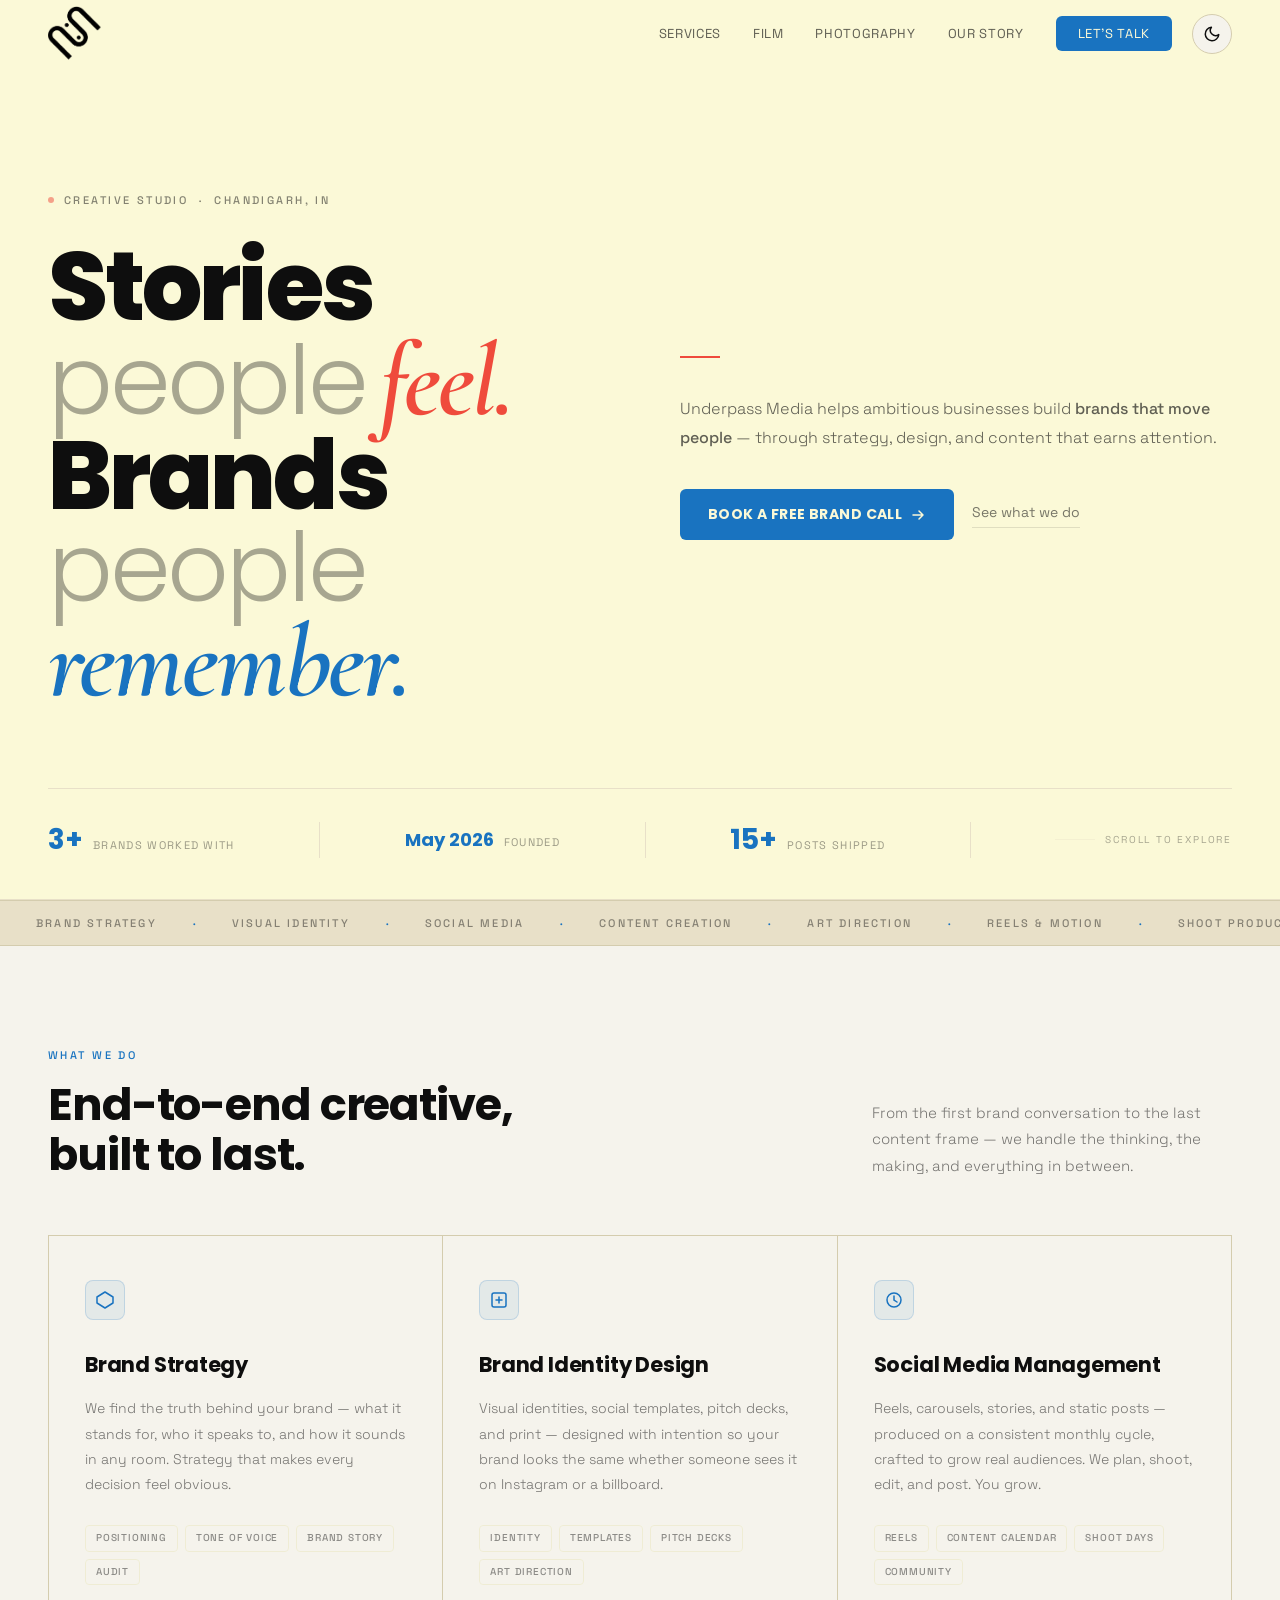
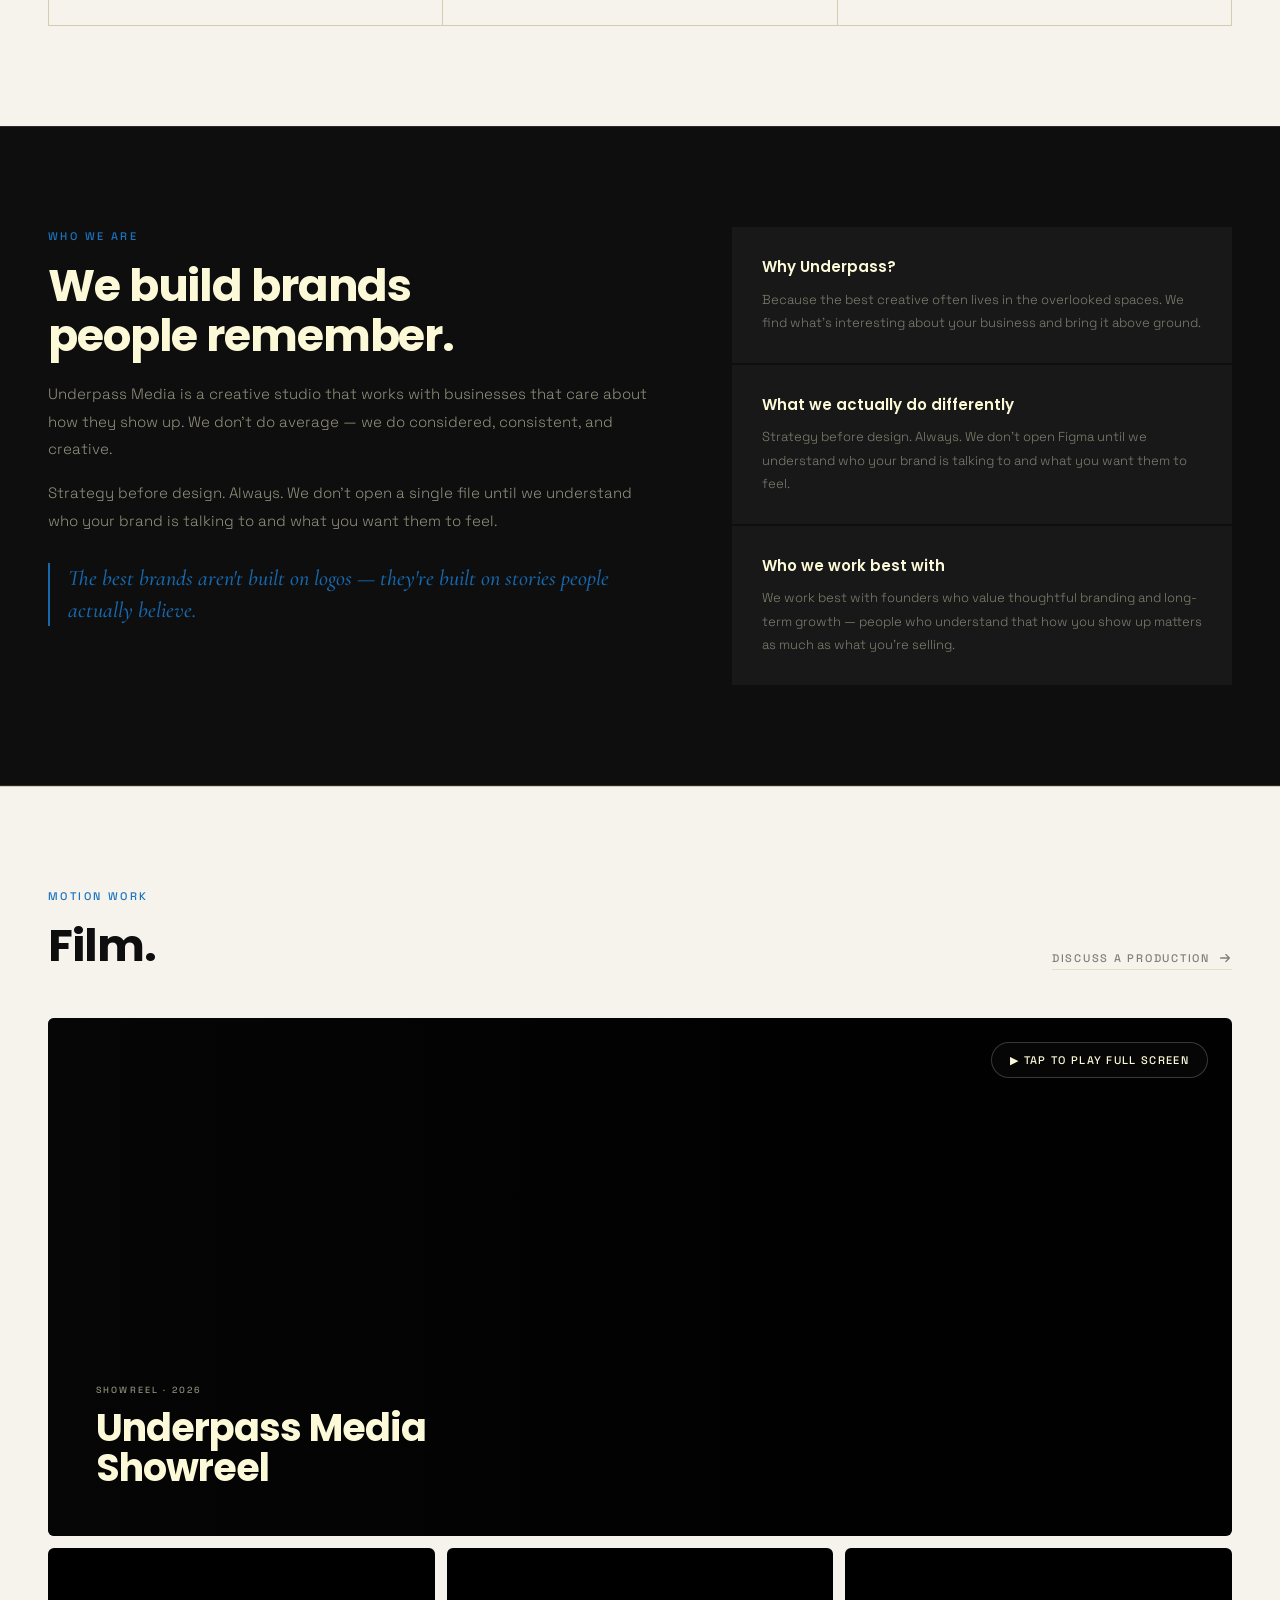
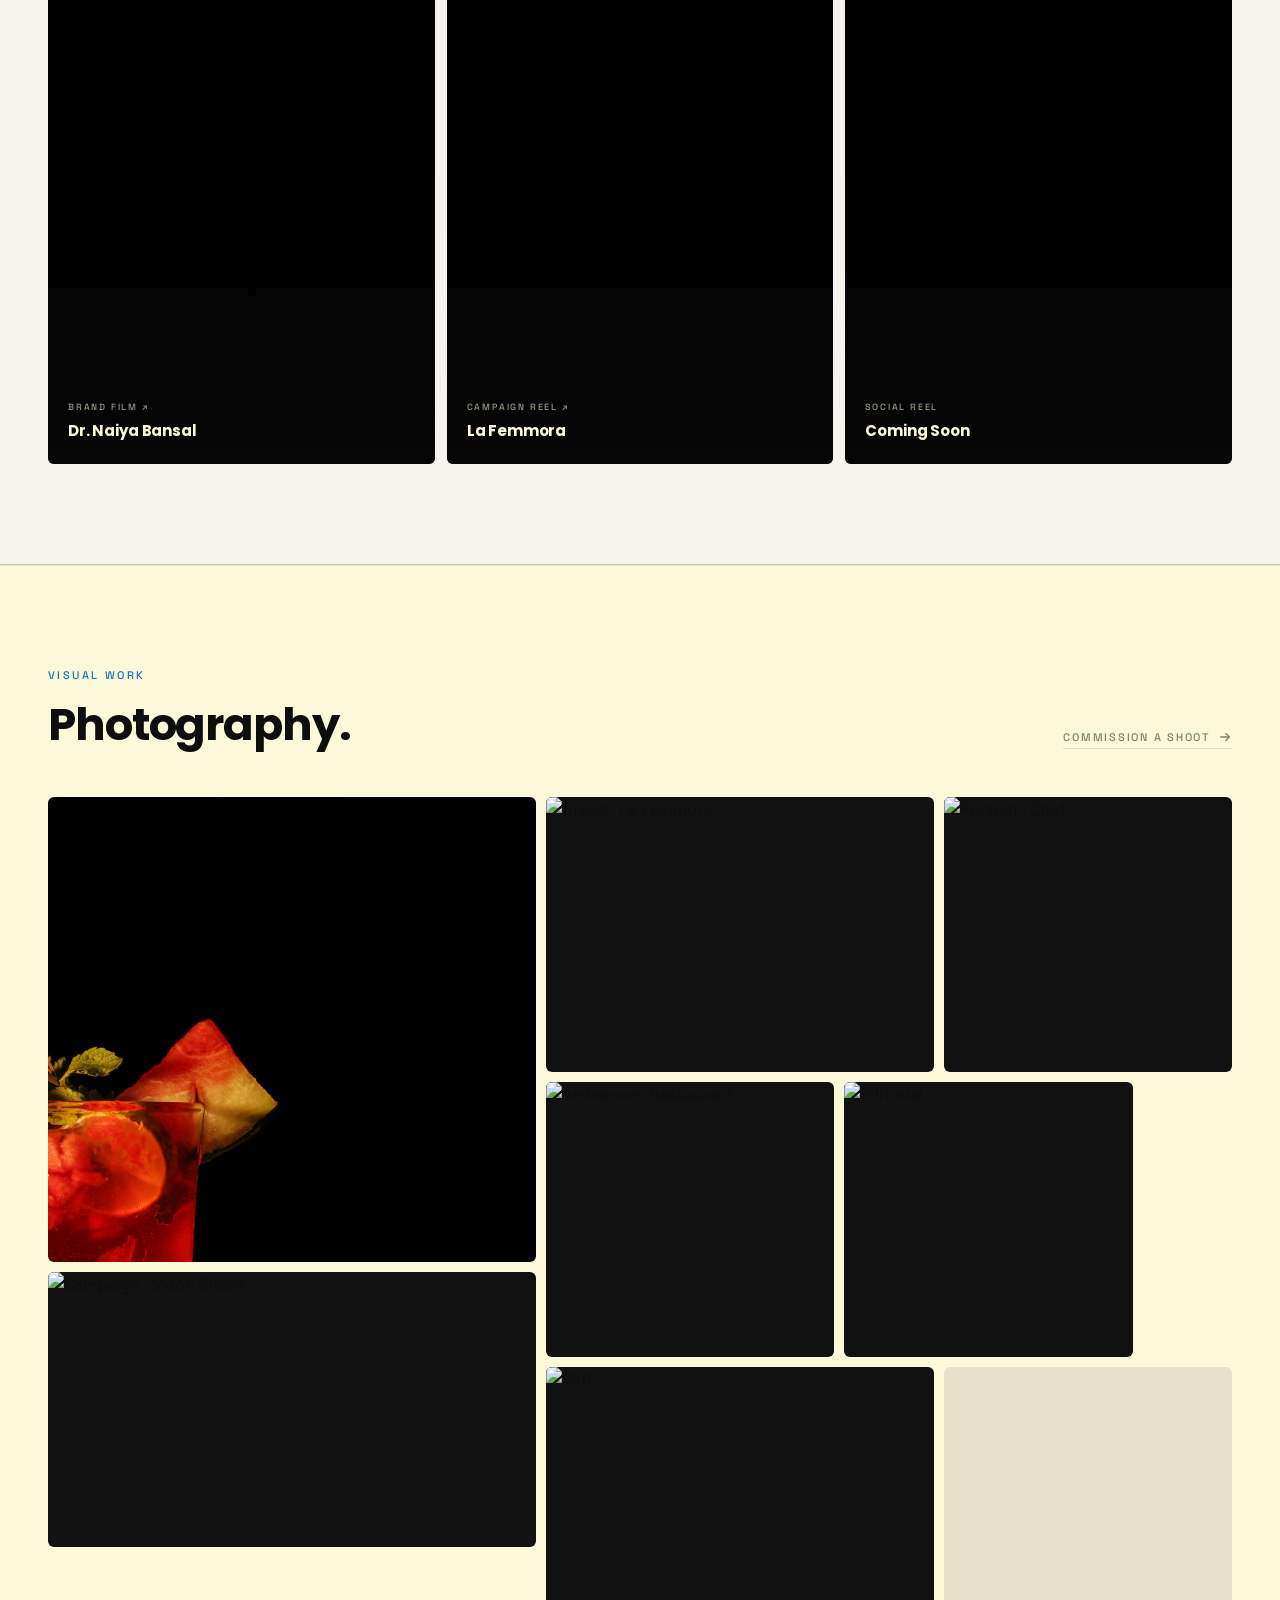
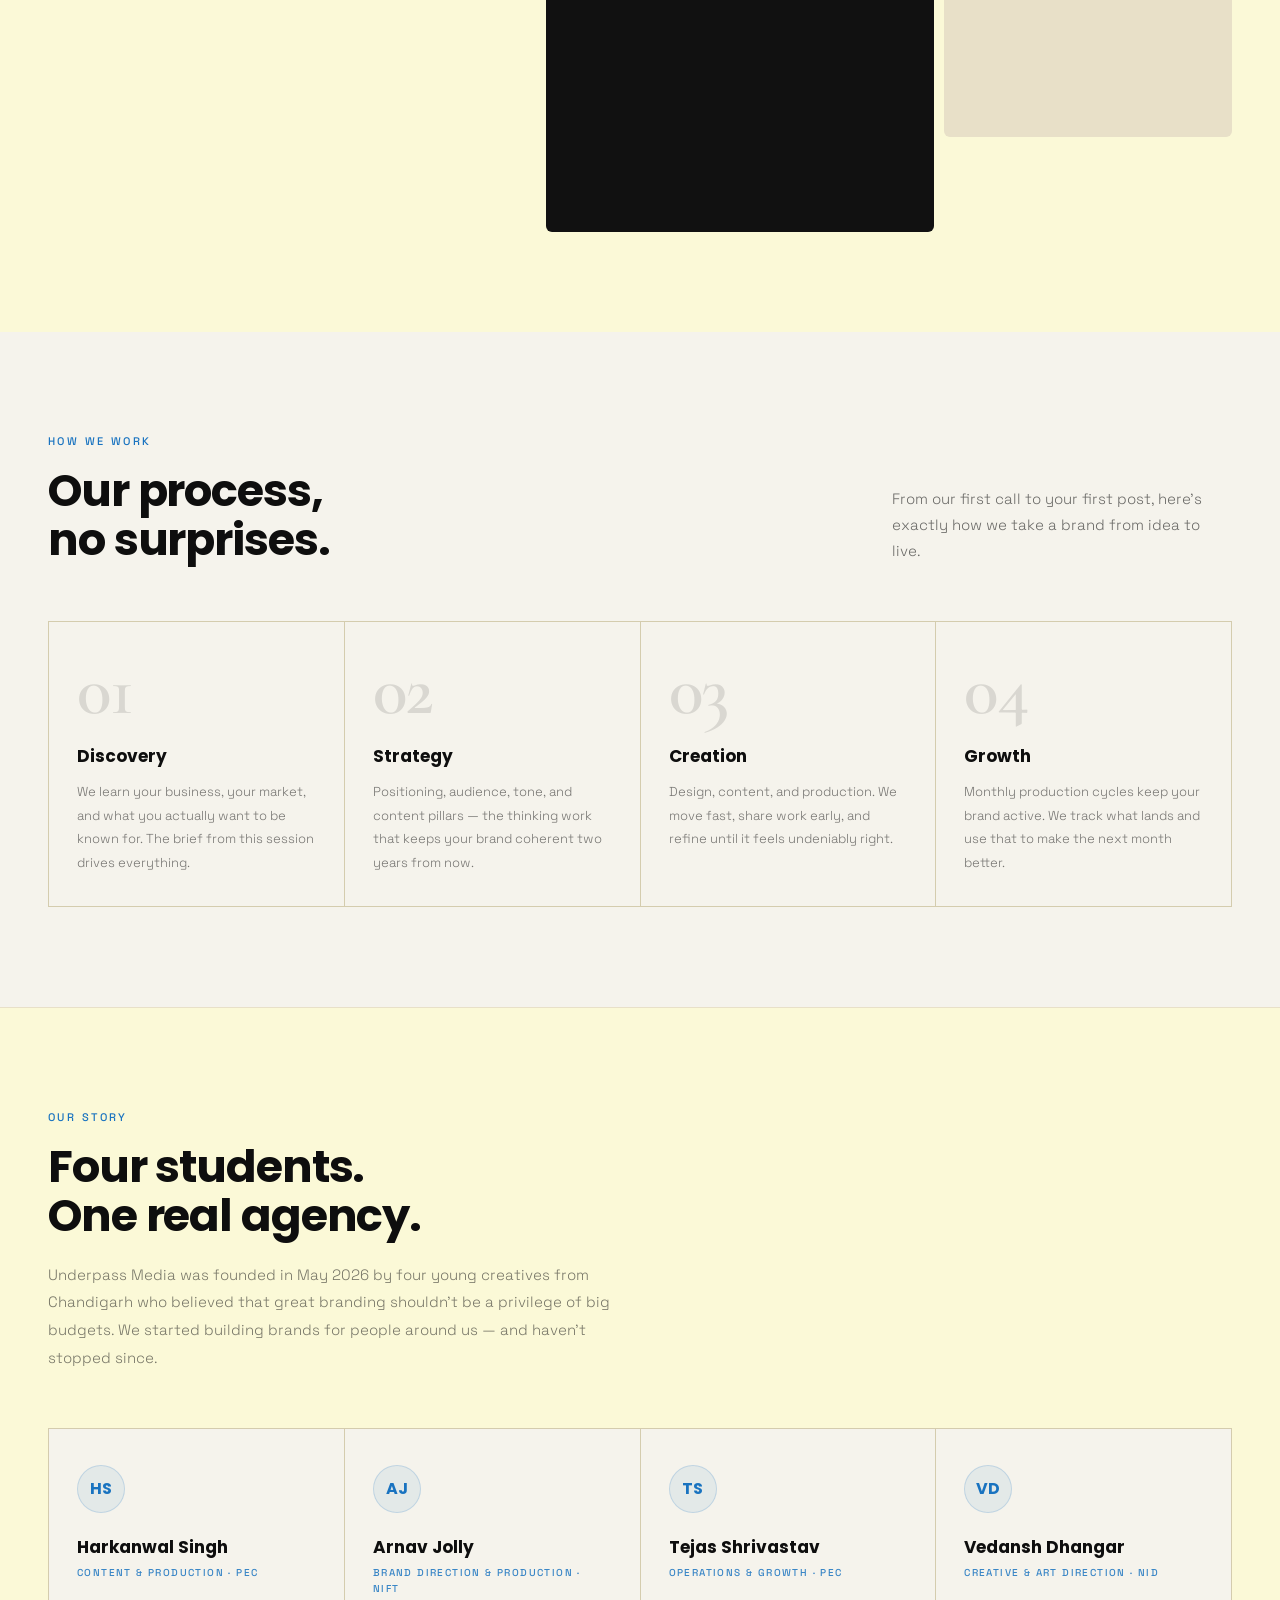
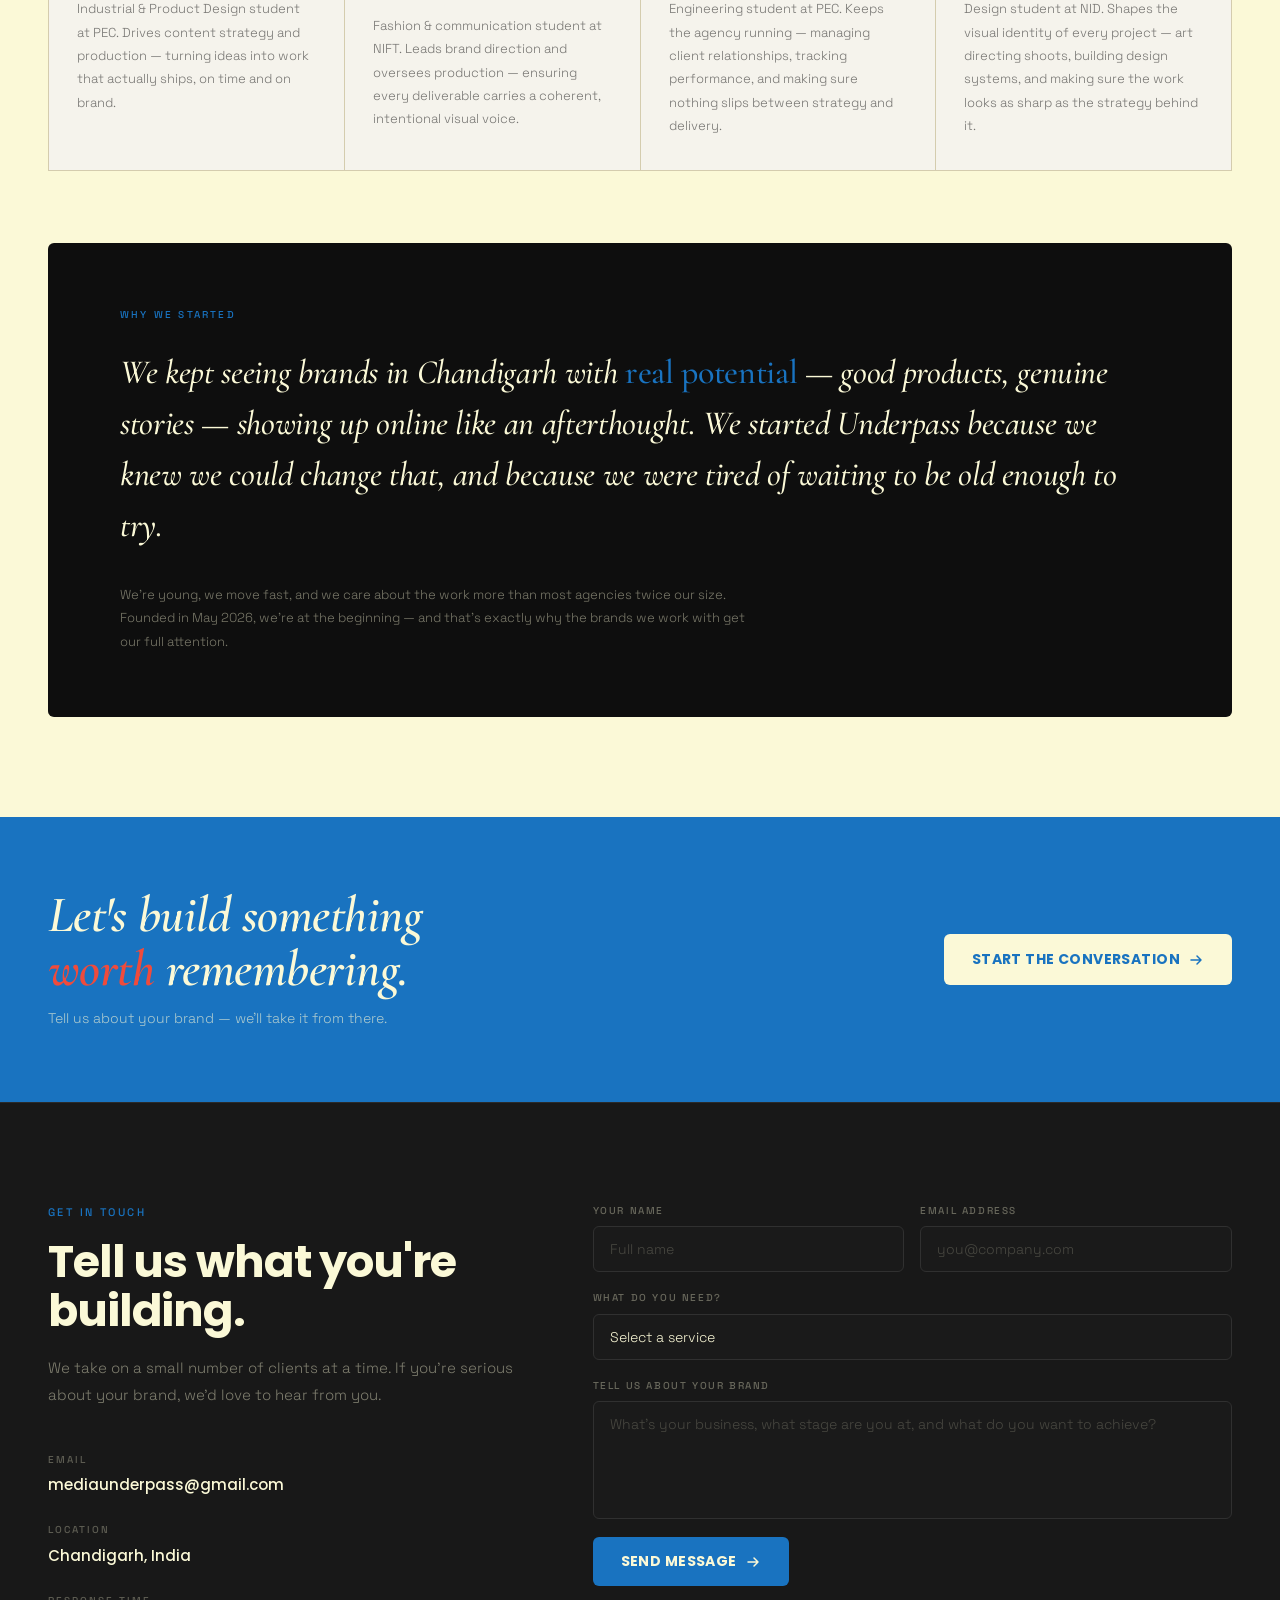
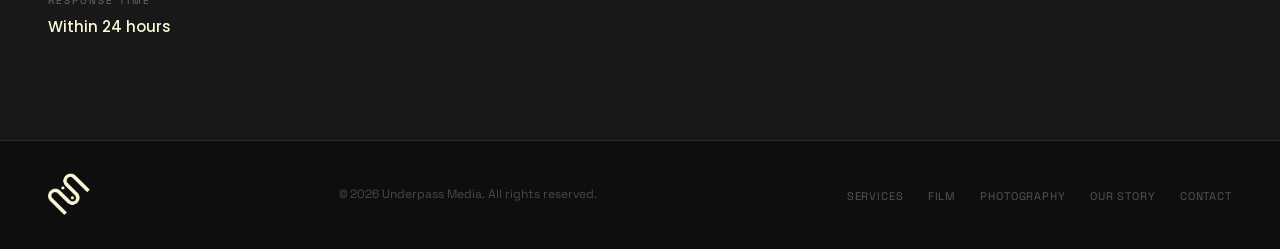
==== underpass-static-home/index.html @ d8a01661 "Implement adaptive logo for light and dark modes Added adaptive logo color switching for light and d" ====
<!DOCTYPE html>
<html lang="en">
<head>
<meta charset="UTF-8">
<meta name="viewport" content="width=device-width, initial-scale=1.0">
<title>Underpass Media | Stories People Feel | Brands People Remember.</title>
<meta name="description" content="Underpass Media is a creative studio based in Chandigarh, India. We help ambitious businesses build brands through strategy, design, and content that earns attention.">
<meta property="og:title" content="Underpass Media | Stories People Feel | Brands People Remember">
<meta property="og:description" content="Creative studio based in Chandigarh. Brand strategy, identity design, and social media management for brands that want to be remembered.">
<meta property="og:type" content="website">
<meta name="twitter:card" content="summary_large_image">

<link rel="preconnect" href="https://fonts.googleapis.com">
<link rel="preconnect" href="https://fonts.gstatic.com" crossorigin>
<link href="https://fonts.googleapis.com/css2?family=Poppins:wght@300;400;500;600;700;800;900&family=Space+Grotesk:wght@300;400;500;600&family=Cormorant+Garamond:ital,wght@0,400;0,500;0,600;1,400;1,500;1,600&display=swap" rel="stylesheet">

<style>
/* ══════════════════════════════════════════
   RESET
══════════════════════════════════════════ */
*, *::before, *::after { box-sizing: border-box; margin: 0; padding: 0; }
html { scroll-behavior: smooth; font-size: 16px; }
img { display: block; max-width: 100%; }
a { color: inherit; text-decoration: none; }
button { font-family: inherit; cursor: pointer; border: none; background: none; }

/* ══════════════════════════════════════════
   BRAND TOKENS (LIGHT MODE AS DEFAULT)
══════════════════════════════════════════ */
:root {
  /* Colours */
  --blue:        #1973C0;   /* Underpass Blue — CTAs, headlines on light, icons */
  --blue-lt:     #2D87D8;   /* hover tint */
  --cream:       #FBF9D7;   /* Story Cream — primary light background */
  --black:       #0E0E0E;   /* Studio Black — body text */
  --black2:      #181818;   /* dark surface */
  --surface:     #1E1E1E;   /* dark card surface */
  --divide:      #2A2A2A;   /* dividers on dark */
  --cream-d:     #E8E5B8;   /* cream dimmed */
  --cream-dd:    #B8B49A;   
  --blue-pale:   rgba(25,115,192,0.08);
  --blue-border: rgba(25,115,192,0.18);

  /* Accents */
  --red:         #EF4B3C;   /* Frame Red */
  --pink:        #F9B6B1;   /* Dust Pink */
  --beige:       #E8E0C8;   /* Grain Beige */
  --fog:         #F5F3EC;   /* Fog White */
  --line-light:  #D4CCAE;

  /* Typography */
  --poppins:   'Poppins', sans-serif;
  --space:     'Space Grotesk', sans-serif;
  --cormorant: 'Cormorant Garamond', serif;
}

/* ══════════════════════════════════════════
   DARK THEME OVERRIDES
══════════════════════════════════════════ */
body.dark-theme {
  --cream:       #080808;
  --black:       #FBF9D7;
  --fog:         #111111;
  --beige:       #1A1A1A;
  --black2:      #050505;
  --surface:     #141414;
  --divide:      rgba(255,255,255,0.08);
  --cream-d:     rgba(255,255,255,0.18);
  --line-light:  rgba(255,255,255,0.1);
  --blue-pale:   rgba(25,115,192,0.15);
  --blue-border: rgba(25,115,192,0.3);
}

/* ══════════════════════════════════════════
   BASE
══════════════════════════════════════════ */
body {
  background: var(--cream);
  color: var(--black);
  font-family: var(--space);
  line-height: 1.65;
  overflow-x: hidden;
  transition: background 0.35s ease, color 0.35s ease;
}

/* ══════════════════════════════════════════
   NAV & ADAPTIVE LOGO
══════════════════════════════════════════ */
.nav {
  position: fixed; top: 0; left: 0; right: 0; z-index: 100;
  display: flex; align-items: center; justify-content: space-between;
  padding: 0 48px; height: 68px;
  border-bottom: 1px solid transparent;
  transition: background 0.35s, border-color 0.35s, box-shadow 0.35s;
}
.nav.scrolled {
  background: rgba(251,249,215,0.94);
  backdrop-filter: blur(16px);
  -webkit-backdrop-filter: blur(16px);
  border-color: var(--cream-d);
  box-shadow: 0 1px 20px rgba(0,0,0,0.06);
}
body.dark-theme .nav.scrolled {
  background: rgba(8,8,8,0.94);
  border-color: var(--divide);
  box-shadow: 0 1px 20px rgba(0,0,0,0.5);
}

/* Adaptive logo color switching */
.nav-logo { display: flex; align-items: center; }
.nav-logo img {
  height: 56px; width: auto;
  transition: filter 0.35s ease, opacity 0.2s ease;
  filter: brightness(0); /* Black logo in Light Mode */
}
body.dark-theme .nav-logo img {
  filter: none; /* Original white logo in Dark Mode */
}

.nav-right-group { display: flex; align-items: center; gap: 20px; }
.nav-links { display: flex; align-items: center; gap: 32px; list-style: none; }
.nav-links a {
  font-family: var(--space);
  font-size: 13px; font-weight: 400;
  letter-spacing: 0.05em; text-transform: uppercase;
  color: var(--black); opacity: 0.65;
  transition: opacity 0.2s;
}
.nav-links a:hover { opacity: 1; }

/* SLEEK SVG THEME TOGGLE BUTTON */
.theme-toggle-btn {
  width: 40px; height: 40px; border-radius: 50%;
  border: 1px solid var(--line-light);
  background: var(--fog);
  color: var(--black);
  display: flex; align-items: center; justify-content: center;
  cursor: pointer; position: relative;
  transition: background 0.25s, border-color 0.25s, transform 0.2s;
}
.theme-toggle-btn:hover {
  transform: scale(1.08);
  border-color: var(--blue);
  background: var(--beige);
}
.theme-icon {
  position: absolute;
  transition: opacity 0.35s ease, transform 0.35s ease;
}
.icon-sun {
  opacity: 0;
  transform: rotate(-90deg) scale(0.4);
}
.icon-moon {
  opacity: 1;
  transform: rotate(0deg) scale(1);
}

body.dark-theme .icon-sun {
  opacity: 1;
  transform: rotate(0deg) scale(1);
}
body.dark-theme .icon-moon {
  opacity: 0;
  transform: rotate(90deg) scale(0.4);
}

.nav-btn {
  font-family: var(--poppins);
  font-size: 13px; font-weight: 600;
  letter-spacing: 0.04em; text-transform: uppercase;
  color: #FBF9D7 !important;
  background: var(--blue);
  padding: 9px 22px; border-radius: 6px;
  opacity: 1 !important;
  transition: background 0.2s, transform 0.15s;
}
.nav-btn:hover { background: var(--blue-lt); transform: translateY(-1px); }

/* ══════════════════════════════════════════
   HERO — Cream Background
══════════════════════════════════════════ */
.hero {
  min-height: 100vh;
  display: grid; grid-template-rows: 1fr auto;
  padding: 0 48px; padding-top: 68px;
  position: relative; overflow: hidden;
  background: var(--cream);
  border-bottom: 1px solid var(--beige);
}
.hero-body {
  display: grid; grid-template-columns: 1fr 1fr;
  gap: 80px; align-items: center;
  padding: 80px 0 40px;
}
.hero-kicker {
  display: inline-flex; align-items: center; gap: 10px;
  font-family: var(--space);
  font-size: 11px; font-weight: 500;
  letter-spacing: 0.22em; text-transform: uppercase;
  color: var(--black); opacity: 0.5;
  margin-bottom: 32px;
}
.hero-kicker-dot {
  width: 6px; height: 6px;
  background: var(--red); border-radius: 50%;
}
.hero-h1 {
  font-family: var(--poppins);
  font-size: clamp(48px, 7.5vw, 104px);
  font-weight: 800;
  line-height: 0.95; letter-spacing: -0.03em;
  color: var(--black);
}
.hero-h1 .accent {
  font-family: var(--cormorant);
  font-style: italic; font-weight: 600;
  font-size: 1.08em; color: var(--blue);
}
.hero-h1 .accent-red {
  font-family: var(--cormorant);
  font-style: italic; font-weight: 600;
  font-size: 1.08em; color: var(--red);
}
.hero-h1 .thin { font-weight: 300; opacity: 0.35; }
.hero-right { display: flex; flex-direction: column; gap: 36px; }
.hero-right-rule { width: 40px; height: 2px; background: var(--red); }
.hero-desc {
  font-family: var(--space);
  font-size: 16px; font-weight: 300;
  color: var(--black); opacity: 0.65;
  line-height: 1.85;
}
.hero-desc strong { opacity: 1; font-weight: 500; color: var(--black); }
.hero-actions { display: flex; align-items: center; gap: 18px; flex-wrap: wrap; }

.btn-primary {
  display: inline-flex; align-items: center; gap: 8px;
  font-family: var(--poppins);
  font-size: 14px; font-weight: 700;
  letter-spacing: 0.03em; text-transform: uppercase;
  color: #FBF9D7;
  background: var(--blue);
  padding: 14px 28px; border-radius: 6px;
  transition: background 0.2s, transform 0.15s;
}
.btn-primary:hover { background: var(--blue-lt); transform: translateY(-2px); }
.btn-primary svg { transition: transform 0.2s; }
.btn-primary:hover svg { transform: translateX(3px); }

.btn-outline {
  display: inline-flex; align-items: center; gap: 8px;
  font-family: var(--space); font-size: 14px; font-weight: 400;
  color: var(--black); opacity: 0.55;
  border-bottom: 1px solid rgba(14,14,14,0.2);
  padding-bottom: 2px;
  transition: opacity 0.2s;
}
.btn-outline:hover { opacity: 0.85; }

/* Hero foot */
.hero-foot {
  display: flex; align-items: center; justify-content: space-between;
  padding: 28px 0 36px;
  border-top: 1px solid var(--beige);
}
.hero-foot-stat { display: flex; align-items: baseline; gap: 10px; }
.hero-foot-num {
  font-family: var(--poppins);
  font-size: 28px; font-weight: 700;
  color: var(--blue);
}
.hero-foot-label {
  font-family: var(--space);
  font-size: 11px; letter-spacing: 0.12em; text-transform: uppercase;
  color: var(--black); opacity: 0.4;
}
.hero-foot-divider { width: 1px; height: 36px; background: var(--beige); }
.hero-scroll {
  display: flex; align-items: center; gap: 10px;
  font-family: var(--space);
  font-size: 10px; letter-spacing: 0.18em; text-transform: uppercase;
  color: var(--black); opacity: 0.35;
}
.scroll-line { width: 40px; height: 1px; background: var(--beige); }

/* ══════════════════════════════════════════
   TICKER — Grain Beige
══════════════════════════════════════════ */
.ticker-wrap {
  border-top: 1px solid var(--line-light);
  border-bottom: 1px solid var(--line-light);
  background: var(--beige);
  overflow: hidden; padding: 13px 0;
}
.ticker-track { display: flex; width: max-content; animation: ticker 30s linear infinite; }
.ticker-track:hover { animation-play-state: paused; }
.ticker-group { display: flex; align-items: center; white-space: nowrap; }
.ticker-item {
  font-family: var(--space);
  font-size: 11px; font-weight: 500;
  letter-spacing: 0.2em; text-transform: uppercase;
  color: var(--black); opacity: 0.45;
  padding: 0 36px;
}
.ticker-sep { color: var(--blue); font-size: 14px; line-height: 0; flex-shrink: 0; }
@keyframes ticker {
  from { transform: translateX(0); }
  to   { transform: translateX(-50%); }
}

/* ══════════════════════════════════════════
   SECTION SHARED
══════════════════════════════════════════ */
.section { padding: 100px 48px; }
.section-inner { max-width: 1200px; margin: 0 auto; }
.eyebrow {
  font-family: var(--space);
  font-size: 11px; font-weight: 500;
  letter-spacing: 0.22em; text-transform: uppercase;
  color: var(--blue); margin-bottom: 16px;
}
.section-title {
  font-family: var(--poppins);
  font-size: clamp(28px, 3.5vw, 46px);
  font-weight: 700; line-height: 1.1;
  letter-spacing: -0.025em;
  color: var(--black);
}

.reveal { opacity: 0; transform: translateY(28px); transition: opacity 0.65s ease, transform 0.65s ease; }
.reveal.in { opacity: 1; transform: none; }
.delay-1 { transition-delay: 0.1s; }
.delay-2 { transition-delay: 0.2s; }
.delay-3 { transition-delay: 0.3s; }
.delay-4 { transition-delay: 0.4s; }

/* ══════════════════════════════════════════
   SERVICES — Fog White
══════════════════════════════════════════ */
.services-bg { background: var(--fog); }
.services-header {
  display: flex; align-items: flex-end; justify-content: space-between;
  gap: 40px; margin-bottom: 56px;
}
.services-sub {
  font-family: var(--space);
  font-size: 15px; font-weight: 300;
  color: var(--black); opacity: 0.55;
  max-width: 360px; line-height: 1.75;
}
.services-grid {
  display: grid; grid-template-columns: repeat(3, 1fr);
  gap: 1px; background: var(--line-light);
  border: 1px solid var(--line-light);
}
.svc {
  background: var(--fog);
  padding: 44px 36px 40px;
  position: relative; overflow: hidden;
  transition: background 0.25s;
}
.svc::after {
  content: ''; position: absolute; inset: 0;
  border-top: 2px solid var(--blue);
  opacity: 0; transition: opacity 0.3s;
}
.svc:hover { background: var(--cream); }
.svc:hover::after { opacity: 1; }
.svc-icon {
  width: 40px; height: 40px; border-radius: 8px;
  background: var(--blue-pale);
  border: 1px solid var(--blue-border);
  display: flex; align-items: center; justify-content: center;
  margin-bottom: 28px;
}
.svc-icon svg { color: var(--blue); }
.svc-title {
  font-family: var(--poppins);
  font-size: 21px; font-weight: 700;
  color: var(--black); margin-bottom: 14px; letter-spacing: -0.01em;
}
.svc-desc {
  font-family: var(--space);
  font-size: 14px; font-weight: 300;
  color: var(--black); opacity: 0.55;
  line-height: 1.8; margin-bottom: 28px;
}
.svc-tags { display: flex; flex-wrap: wrap; gap: 7px; }
.svc-tag {
  font-family: var(--space);
  font-size: 10px; font-weight: 500;
  letter-spacing: 0.08em; text-transform: uppercase;
  color: var(--black); opacity: 0.45;
  border: 1px solid var(--cream-d);
  border-radius: 4px; padding: 4px 10px;
  transition: border-color 0.2s, color 0.2s, opacity 0.2s;
}
.svc:hover .svc-tag { border-color: var(--blue-border); color: var(--blue); opacity: 1; }

/* ══════════════════════════════════════════
   ABOUT — Studio Black Contrast Section
══════════════════════════════════════════ */
.about-bg {
  background: #0E0E0E;
  color: #FBF9D7;
  border-top: 1px solid #2A2A2A;
  border-bottom: 1px solid #2A2A2A;
}
.about-bg .section-title { color: #FBF9D7; }
.about-grid {
  display: grid; grid-template-columns: 1.1fr 0.9fr;
  gap: 72px; align-items: start;
}
.about-copy {
  font-family: var(--space);
  font-size: 15px; font-weight: 300;
  color: #FBF9D7; opacity: 0.55;
  line-height: 1.85; margin-top: 20px;
}
.about-copy p + p { margin-top: 16px; }
.about-pull {
  font-family: var(--cormorant);
  font-style: italic; font-size: 22px; font-weight: 500;
  color: var(--blue); line-height: 1.45;
  margin-top: 28px; padding-left: 18px;
  border-left: 2px solid var(--blue); opacity: 0.9;
}
.about-right { display: flex; flex-direction: column; gap: 2px; }
.belief {
  background: #181818;
  border-left: 2px solid transparent;
  padding: 28px 28px;
  transition: border-color 0.3s, background 0.3s;
}
.belief:hover { border-color: var(--blue); background: #222; }
.belief-q {
  font-family: var(--poppins);
  font-size: 15px; font-weight: 600;
  color: #FBF9D7; margin-bottom: 8px;
}
.belief-a {
  font-family: var(--space);
  font-size: 13px; font-weight: 300;
  color: #FBF9D7; opacity: 0.45; line-height: 1.8;
}

/* ══════════════════════════════════════════
   VIDEOGRAPHY SECTION
══════════════════════════════════════════ */
.video-bg {
  background: var(--fog);
  border-top: 1px solid var(--line-light);
  border-bottom: 1px solid var(--line-light);
}
.portfolio-header {
  display: flex; align-items: flex-end; justify-content: space-between;
  gap: 40px; margin-bottom: 48px;
}
.portfolio-link {
  display: inline-flex; align-items: center; gap: 8px;
  font-family: var(--space);
  font-size: 11px; font-weight: 500;
  letter-spacing: 0.16em; text-transform: uppercase;
  color: var(--black); opacity: 0.5;
  border-bottom: 1px solid var(--line-light);
  padding-bottom: 2px; transition: opacity 0.2s;
}
.portfolio-link:hover { opacity: 0.9; }

/* Large feature video */
.video-feature {
  position: relative; overflow: hidden;
  aspect-ratio: 16/7; background: #000;
  margin-bottom: 3px; cursor: pointer; display: block;
  border-radius: 6px;
}
.video-feature video {
  width: 100%; height: 100%; object-fit: cover;
  transition: transform 0.6s ease;
}
.video-feature:hover video { transform: scale(1.05); }
.video-feature-overlay {
  position: absolute; inset: 0;
  background: linear-gradient(to right, rgba(8,8,8,0.7) 0%, rgba(8,8,8,0.15) 60%);
  display: flex; align-items: flex-end;
  padding: 48px; pointer-events: none; z-index: 2;
}
.video-feature-tag {
  font-family: var(--space);
  font-size: 9px; font-weight: 500;
  letter-spacing: 0.24em; text-transform: uppercase;
  color: #FBF9D7; opacity: 0.55; margin-bottom: 10px;
}
.video-feature-title {
  font-family: var(--poppins);
  font-size: clamp(22px, 3vw, 38px);
  font-weight: 700; letter-spacing: -0.025em;
  color: #FBF9D7; line-height: 1.05;
}
.video-play-hint {
  position: absolute; top: 24px; right: 24px;
  background: rgba(8,8,8,0.75); backdrop-filter: blur(10px);
  border: 1px solid rgba(255,255,255,0.2);
  border-radius: 30px; padding: 8px 18px;
  font-family: var(--space); font-size: 11px; font-weight: 500;
  letter-spacing: 0.12em; text-transform: uppercase;
  color: #FBF9D7; display: flex; align-items: center; gap: 8px;
  pointer-events: none; z-index: 3; transition: background 0.3s, transform 0.3s;
}
.video-feature:hover .video-play-hint {
  background: var(--blue); transform: scale(1.05);
}

/* Video grid */
.video-grid {
  display: grid; grid-template-columns: repeat(3, 1fr);
  gap: 12px; margin-top: 12px;
}
.video-tile {
  position: relative; overflow: hidden;
  aspect-ratio: 3/4; background: #000;
  cursor: pointer; display: block; border-radius: 6px;
}
.video-tile video {
  width: 100%; height: 100%; object-fit: cover;
  transition: transform 0.6s ease;
}
.video-tile:hover video { transform: scale(1.05); }
.video-tile-overlay {
  position: absolute; inset: 0;
  background: linear-gradient(to top, rgba(8,8,8,0.75) 0%, transparent 60%);
  display: flex; align-items: flex-end; padding: 20px;
  pointer-events: none; z-index: 2;
}
.video-tile-cat {
  font-family: var(--space); font-size: 9px; font-weight: 500;
  letter-spacing: 0.2em; text-transform: uppercase;
  color: #FBF9D7; opacity: 0.6; margin-bottom: 4px;
}
.video-tile-name {
  font-family: var(--poppins); font-size: 15px; font-weight: 700;
  color: #FBF9D7; letter-spacing: -0.01em;
}

/* ══════════════════════════════════════════
   PHOTOGRAPHY SECTION
══════════════════════════════════════════ */
.photo-bg {
  background: var(--cream);
  border-top: 1px solid var(--beige);
}
.photo-grid {
  display: grid; grid-template-columns: repeat(12, 1fr);
  grid-auto-rows: 85px; gap: 10px;
}
.photo-tile {
  position: relative; overflow: hidden;
  background: #111; cursor: pointer; border-radius: 6px;
}
.photo-tile img {
  width: 100%; height: 100%; object-fit: cover;
  transition: transform 0.6s ease;
}
.photo-tile:hover img { transform: scale(1.05); }
.photo-tile-label {
  position: absolute; bottom: 0; left: 0; right: 0;
  padding: 16px 18px;
  background: linear-gradient(to top, rgba(8,8,8,0.8) 0%, transparent 100%);
  font-family: var(--space); font-size: 11px; font-weight: 500;
  letter-spacing: 0.1em; text-transform: uppercase;
  color: #FBF9D7; opacity: 0; transform: translateY(6px);
  transition: opacity 0.3s, transform 0.3s; z-index: 2; pointer-events: none;
}
.photo-tile:hover .photo-tile-label { opacity: 0.9; transform: none; }

.pt-a { grid-column: span 5; grid-row: span 5; }
.pt-b { grid-column: span 4; grid-row: span 3; }
.pt-c { grid-column: span 3; grid-row: span 3; }
.pt-d { grid-column: span 3; grid-row: span 3; }
.pt-e { grid-column: span 3; grid-row: span 3; }
.pt-f { grid-column: span 5; grid-row: span 3; }
.pt-g { grid-column: span 4; grid-row: span 5; }
.pt-h { grid-column: span 3; grid-row: span 4; background: var(--beige); }

/* ══════════════════════════════════════════
   PROCESS — Fog White
══════════════════════════════════════════ */
.process-bg { background: var(--fog); }
.process-header {
  display: flex; align-items: flex-end; justify-content: space-between;
  gap: 40px; margin-bottom: 56px;
}
.process-sub {
  font-family: var(--space);
  font-size: 15px; font-weight: 300;
  color: var(--black); opacity: 0.6;
  max-width: 340px; line-height: 1.75;
}
.steps {
  display: grid; grid-template-columns: repeat(4, 1fr);
  gap: 1px; background: var(--line-light);
  border: 1px solid var(--line-light);
}
.step {
  background: var(--fog);
  padding: 36px 28px 32px;
  position: relative; overflow: hidden;
  transition: background 0.25s;
}
.step:hover { background: var(--cream); }
.step-n {
  font-family: var(--cormorant);
  font-size: 72px; font-weight: 600;
  line-height: 0.9; color: rgba(14,14,14,0.12);
  margin-bottom: 20px; letter-spacing: -0.02em; transition: color 0.3s;
}
body.dark-theme .step-n { color: rgba(255,255,255,0.12); }
.step:hover .step-n { color: rgba(25,115,192,0.25); }
.step-title {
  font-family: var(--poppins);
  font-size: 17px; font-weight: 700;
  color: var(--black); margin-bottom: 10px;
}
.step-desc {
  font-family: var(--space);
  font-size: 13px; font-weight: 300;
  color: var(--black); opacity: 0.55; line-height: 1.8;
}
.step-bar {
  position: absolute; bottom: 0; left: 0; right: 0; height: 2px;
  background: var(--blue); transform: scaleX(0); transform-origin: left;
  transition: transform 0.4s ease;
}
.step:hover .step-bar { transform: scaleX(1); }

/* ══════════════════════════════════════════
   FOUNDERS
══════════════════════════════════════════ */
.founders-bg {
  background: var(--cream);
  border-top: 1px solid var(--beige);
}
.founders-header { margin-bottom: 56px; }
.founders-intro {
  font-family: var(--space);
  font-size: 15px; font-weight: 300;
  color: var(--black); opacity: 0.55;
  max-width: 580px; line-height: 1.85; margin-top: 20px;
}
.founders-grid {
  display: grid; grid-template-columns: repeat(4, 1fr);
  gap: 1px; background: var(--line-light);
  border: 1px solid var(--line-light);
  margin-bottom: 72px;
}
.founder-card {
  background: var(--fog);
  padding: 36px 28px 32px;
  position: relative; overflow: hidden;
  transition: background 0.25s;
}
.founder-card:hover { background: var(--cream); }
.founder-card::after {
  content: ''; position: absolute;
  bottom: 0; left: 0; right: 0; height: 2px;
  background: var(--blue); transform: scaleX(0); transform-origin: left;
  transition: transform 0.4s ease;
}
.founder-card:hover::after { transform: scaleX(1); }
.founder-initials {
  width: 48px; height: 48px; border-radius: 50%;
  background: var(--blue-pale);
  border: 1px solid var(--blue-border);
  display: flex; align-items: center; justify-content: center;
  font-family: var(--poppins); font-size: 16px; font-weight: 700;
  color: var(--blue); margin-bottom: 20px;
}
.founder-name {
  font-family: var(--poppins);
  font-size: 17px; font-weight: 700;
  color: var(--black); margin-bottom: 4px;
}
.founder-role {
  font-family: var(--space);
  font-size: 10px; font-weight: 500;
  letter-spacing: 0.14em; text-transform: uppercase;
  color: var(--blue); opacity: 0.85; margin-bottom: 16px;
}
.founder-bio {
  font-family: var(--space);
  font-size: 13px; font-weight: 300;
  color: var(--black); opacity: 0.55; line-height: 1.8;
}
.founder-story-block {
  background: #0E0E0E;
  color: #FBF9D7;
  padding: 64px 72px; border-radius: 6px;
}
.founder-story-label {
  font-family: var(--space);
  font-size: 10px; font-weight: 500;
  letter-spacing: 0.22em; text-transform: uppercase;
  color: var(--blue); margin-bottom: 24px;
}
.founder-story-text {
  font-family: var(--cormorant);
  font-style: italic; font-size: clamp(22px, 2.8vw, 34px); font-weight: 500;
  color: #FBF9D7; line-height: 1.5; letter-spacing: -0.01em;
}
.founder-story-text em { color: var(--blue); font-style: normal; }
.founder-story-byline {
  font-family: var(--space);
  font-size: 13px; font-weight: 300;
  color: #FBF9D7; opacity: 0.45;
  margin-top: 32px; line-height: 1.8; max-width: 640px;
}

/* ══════════════════════════════════════════
   CTA BAND — Underpass Blue
══════════════════════════════════════════ */
.cta-band {
  background: var(--blue);
  padding: 72px 48px;
  display: flex; align-items: center; justify-content: space-between; gap: 40px;
}
.cta-band-title {
  font-family: var(--cormorant);
  font-style: italic; font-size: clamp(32px, 4vw, 56px); font-weight: 600;
  color: #FBF9D7; line-height: 1.05; letter-spacing: -0.01em;
}
.cta-band-sub {
  font-family: var(--space);
  font-size: 14px; font-weight: 300;
  color: #FBF9D7; opacity: 0.65; margin-top: 10px;
}
.btn-white {
  display: inline-flex; align-items: center; gap: 8px;
  font-family: var(--poppins);
  font-size: 14px; font-weight: 700;
  letter-spacing: 0.03em; text-transform: uppercase;
  color: var(--blue); background: #FBF9D7;
  padding: 14px 28px; border-radius: 6px;
  white-space: nowrap; flex-shrink: 0;
  transition: transform 0.15s, background 0.2s;
}
.btn-white:hover { transform: translateY(-2px); background: #fff; }
.btn-white svg { transition: transform 0.2s; }
.btn-white:hover svg { transform: translateX(3px); }

/* ══════════════════════════════════════════
   CONTACT — Dark Contrast Section
══════════════════════════════════════════ */
.contact-bg {
  background: #181818;
  color: #FBF9D7;
  border-top: 1px solid #2A2A2A;
}
.contact-bg .section-title { color: #FBF9D7; }
.contact-grid {
  display: grid; grid-template-columns: 0.85fr 1.15fr;
  gap: 72px; align-items: start;
}
.contact-sub {
  font-family: var(--space);
  font-size: 15px; font-weight: 300;
  color: #FBF9D7; opacity: 0.45;
  margin-top: 18px; margin-bottom: 44px; line-height: 1.8;
}
.contact-detail { display: flex; flex-direction: column; gap: 24px; }
.detail-label {
  font-family: var(--space);
  font-size: 10px; font-weight: 500;
  letter-spacing: 0.2em; text-transform: uppercase;
  color: #FBF9D7; opacity: 0.3; margin-bottom: 4px;
}
.detail-value {
  font-family: var(--poppins);
  font-size: 15px; font-weight: 500;
  color: #FBF9D7; transition: color 0.2s;
}
a.detail-value:hover { color: var(--blue); }

.form { display: flex; flex-direction: column; gap: 18px; }
.form-row { display: grid; grid-template-columns: 1fr 1fr; gap: 16px; }
.field { display: flex; flex-direction: column; gap: 7px; }
.field label {
  font-family: var(--space);
  font-size: 10px; font-weight: 500;
  letter-spacing: 0.16em; text-transform: uppercase;
  color: #FBF9D7; opacity: 0.35;
}
.field input, .field textarea, .field select {
  background: #1A1A1A; border: 1px solid #303030;
  color: #FBF9D7; font-family: var(--space);
  font-size: 14px; font-weight: 300;
  padding: 13px 16px; border-radius: 6px; outline: none;
  transition: border-color 0.2s; resize: none;
  -webkit-appearance: none; appearance: none;
}
.field input:focus, .field textarea:focus, .field select:focus { border-color: var(--blue); }
.field input::placeholder, .field textarea::placeholder { color: #FBF9D7; opacity: 0.2; }
.field select option { background: #1E1E1E; }

.form-submit {
  align-self: flex-start;
  display: inline-flex; align-items: center; gap: 8px;
  font-family: var(--poppins);
  font-size: 14px; font-weight: 700;
  letter-spacing: 0.03em; text-transform: uppercase;
  color: #FBF9D7; background: var(--blue);
  padding: 14px 28px; border-radius: 6px; border: none; cursor: pointer;
  transition: background 0.2s, transform 0.15s;
}
.form-submit:hover { background: var(--blue-lt); transform: translateY(-2px); }
.form-submit:disabled { opacity: 0.6; cursor: not-allowed; transform: none; }
.form-submit svg { transition: transform 0.2s; }
.form-submit:hover:not(:disabled) svg { transform: translateX(3px); }
.form-success {
  display: none; padding: 20px 24px;
  background: rgba(25,115,192,0.1); border: 1px solid rgba(25,115,192,0.25);
  border-radius: 6px; font-family: var(--space); color: var(--blue); font-size: 14px;
}
.form-error {
  display: none; padding: 14px 18px;
  background: rgba(200,50,50,0.08); border: 1px solid rgba(200,50,50,0.2);
  border-radius: 6px; font-family: var(--space); color: #D07070; font-size: 13px; line-height: 1.6;
}

/* ══════════════════════════════════════════
   FOOTER
══════════════════════════════════════════ */
.footer {
  border-top: 1px solid #2A2A2A;
  padding: 32px 48px;
  display: flex; align-items: center; justify-content: space-between; gap: 20px;
  background: #0E0E0E; color: #FBF9D7;
}
.footer-logo img { height: 44px; width: auto; }
.footer-copy { font-family: var(--space); font-size: 12px; color: #FBF9D7; opacity: 0.25; }
.footer-links { display: flex; gap: 24px; list-style: none; }
.footer-links a {
  font-family: var(--space); font-size: 11px;
  letter-spacing: 0.08em; text-transform: uppercase;
  color: #FBF9D7; opacity: 0.3; transition: opacity 0.2s;
}
.footer-links a:hover { opacity: 0.8; }

/* ══════════════════════════════════════════
   FULLSCREEN MEDIA LIGHTBOX (MATCHING REFERENCE UI)
══════════════════════════════════════════ */
.lb-overlay {
  position: fixed; inset: 0; z-index: 9999;
  background: rgba(4, 4, 6, 0.94);
  backdrop-filter: blur(24px); -webkit-backdrop-filter: blur(24px);
  display: flex; flex-direction: column;
  align-items: center; justify-content: center;
  opacity: 0; visibility: hidden;
  transition: opacity 0.35s ease, visibility 0.35s ease;
  user-select: none;
}
.lb-overlay.active { opacity: 1; visibility: visible; }

.lb-close-btn {
  position: absolute; top: 24px; right: 28px;
  width: 44px; height: 44px; border-radius: 50%;
  background: rgba(255, 255, 255, 0.08);
  border: 1px solid rgba(255, 255, 255, 0.18);
  color: #FBF9D7; display: flex; align-items: center; justify-content: center;
  cursor: pointer; z-index: 10010;
  transition: background 0.2s, transform 0.2s;
}
.lb-close-btn:hover { background: rgba(255, 255, 255, 0.2); transform: scale(1.08); }

.lb-nav-btn {
  position: absolute; top: 50%; transform: translateY(-50%);
  width: 52px; height: 52px; border-radius: 50%;
  background: rgba(255, 255, 255, 0.08);
  border: 1px solid rgba(255, 255, 255, 0.18);
  color: #FBF9D7; display: flex; align-items: center; justify-content: center;
  cursor: pointer; z-index: 10010;
  transition: background 0.2s, transform 0.2s;
}
.lb-prev-btn { left: 24px; }
.lb-next-btn { right: 24px; }
.lb-nav-btn:hover { background: rgba(255, 255, 255, 0.22); transform: translateY(-50%) scale(1.08); }

.lb-stage {
  display: flex; flex-direction: column;
  align-items: center; justify-content: center;
  max-width: 84vw; max-height: calc(85vh - 100px);
  position: relative; margin-bottom: 80px; width: 100%;
}
.lb-media-wrapper {
  display: flex; align-items: center; justify-content: center;
  max-width: 100%; max-height: calc(75vh - 70px);
  position: relative; box-shadow: 0 24px 60px rgba(0,0,0,0.9);
  border-radius: 6px; overflow: hidden;
}
.lb-media-wrapper img {
  max-width: 82vw; max-height: calc(75vh - 70px);
  object-fit: contain; border-radius: 4px; display: block;
}
.lb-media-wrapper video {
  max-width: 82vw; max-height: calc(75vh - 70px);
  object-fit: contain; border-radius: 4px; outline: none; background: #000;
}

.lb-caption { margin-top: 14px; text-align: center; }
.lb-title {
  font-family: var(--poppins); font-size: 16px; font-weight: 600;
  color: #FBF9D7; letter-spacing: -0.01em;
}
.lb-meta {
  font-family: var(--space); font-size: 11px; font-weight: 400;
  letter-spacing: 0.12em; text-transform: uppercase;
  color: var(--blue); margin-top: 4px; opacity: 0.9;
}

.lb-thumb-container {
  position: absolute; bottom: 20px; left: 50%; transform: translateX(-50%);
  width: min(92vw, 1100px); background: rgba(12, 12, 12, 0.8);
  border: 1px solid rgba(255, 255, 255, 0.12);
  border-radius: 8px; padding: 8px 12px;
  backdrop-filter: blur(16px); -webkit-backdrop-filter: blur(16px);
  z-index: 10010; overflow-x: auto; scrollbar-width: thin;
}
.lb-thumb-track { display: flex; gap: 10px; align-items: center; width: max-content; margin: 0 auto; }
.lb-thumb-item {
  width: 54px; height: 54px; border-radius: 4px; overflow: hidden;
  position: relative; cursor: pointer; border: 2px solid transparent;
  opacity: 0.38; filter: brightness(0.7);
  transition: opacity 0.25s ease, border-color 0.25s ease, transform 0.25s ease;
  flex-shrink: 0; background: #111;
}
.lb-thumb-item img, .lb-thumb-item video { width: 100%; height: 100%; object-fit: cover; display: block; }
.lb-thumb-item:hover { opacity: 0.85; filter: brightness(1); }
.lb-thumb-item.active {
  opacity: 1; filter: brightness(1); border-color: var(--blue);
  transform: scale(1.08); box-shadow: 0 0 14px rgba(25, 115, 192, 0.7);
}
.lb-thumb-video-badge {
  position: absolute; inset: 0; display: flex; align-items: center; justify-content: center;
  background: rgba(0,0,0,0.35); color: #fff; font-size: 11px;
}

/* ══════════════════════════════════════════
   HAMBURGER & RESPONSIVE
══════════════════════════════════════════ */
.nav-hamburger {
  display: none; flex-direction: column; gap: 5px;
  cursor: pointer; background: none; border: none; padding: 4px; z-index: 200;
}
.nav-hamburger span {
  display: block; width: 24px; height: 2px;
  background: var(--black); border-radius: 2px;
  transition: transform 0.3s, opacity 0.3s;
}
.nav-hamburger.open span:nth-child(1) { transform: translateY(7px) rotate(45deg); }
.nav-hamburger.open span:nth-child(2) { opacity: 0; }
.nav-hamburger.open span:nth-child(3) { transform: translateY(-7px) rotate(-45deg); }

@media (max-width: 860px) {
  .nav { padding: 0 20px; }
  .nav-links {
    display: none; position: fixed;
    top: 68px; left: 0; right: 0;
    background: var(--cream);
    backdrop-filter: blur(16px);
    flex-direction: column; gap: 0;
    padding: 12px 0 20px; border-bottom: 1px solid var(--cream-d); z-index: 99;
  }
  .nav-links.open { display: flex; }
  .nav-links li a { display: block; padding: 14px 24px; opacity: 0.7; }
  .nav-links .nav-btn { margin: 8px 24px 0; display: block; text-align: center; }
  .nav-hamburger { display: flex; }
  .hero { padding: 0 20px; padding-top: 68px; }
  .hero-body { grid-template-columns: 1fr; gap: 40px; }
  .hero-foot { flex-wrap: wrap; gap: 20px; }
  .section { padding: 72px 20px; }
  .services-header { flex-direction: column; align-items: flex-start; gap: 16px; }
  .services-grid { grid-template-columns: 1fr; }
  .about-grid { grid-template-columns: 1fr; gap: 48px; }
  .photo-grid { grid-template-columns: repeat(6, 1fr); }
  .pt-a { grid-column: span 6; grid-row: span 4; }
  .pt-b { grid-column: span 3; grid-row: span 3; }
  .pt-c { grid-column: span 3; grid-row: span 3; }
  .pt-d { grid-column: span 3; grid-row: span 3; }
  .pt-e { grid-column: span 3; grid-row: span 3; }
  .pt-f { grid-column: span 6; grid-row: span 3; }
  .pt-g { grid-column: span 3; grid-row: span 4; }
  .pt-h { grid-column: span 3; grid-row: span 4; }
  .video-grid { grid-template-columns: 1fr; }
  .process-header { flex-direction: column; align-items: flex-start; gap: 16px; }
  .steps { grid-template-columns: 1fr 1fr; }
  .cta-band { flex-direction: column; align-items: flex-start; padding: 56px 20px; }
  .contact-grid { grid-template-columns: 1fr; gap: 48px; }
  .form-row { grid-template-columns: 1fr; }
  .footer { flex-direction: column; align-items: flex-start; gap: 16px; padding: 28px 20px; }
  .founders-grid { grid-template-columns: 1fr 1fr; }
  .founder-story-block { padding: 40px 24px; }
  .portfolio-header { flex-direction: column; align-items: flex-start; gap: 16px; }

  .lb-prev-btn { left: 10px; width: 42px; height: 42px; }
  .lb-next-btn { right: 10px; width: 42px; height: 42px; }
  .lb-close-btn { top: 16px; right: 16px; width: 40px; height: 40px; }
  .lb-thumb-container { bottom: 12px; width: 95vw; }
  .lb-stage { max-width: 94vw; margin-bottom: 74px; }
}
@media (max-width: 560px) {
  .steps { grid-template-columns: 1fr; }
  .founders-grid { grid-template-columns: 1fr; }
  .photo-grid { grid-auto-rows: 65px; }
}
</style>
</head>
<body>

<!-- NAV -->
<nav class="nav" id="nav">
  <a href="#" class="nav-logo">
    <img src="assets/logosmall.png" alt="Underpass Media">
  </a>
  <div class="nav-right-group">
    <ul class="nav-links" id="navLinks">
      <li><a href="#services" onclick="closeMenu()">Services</a></li>
      <li><a href="#videography" onclick="closeMenu()">Film</a></li>
      <li><a href="#photography" onclick="closeMenu()">Photography</a></li>
      <li><a href="#founders" onclick="closeMenu()">Our Story</a></li>
      <li><a href="#contact" class="nav-btn" onclick="closeMenu()">Let's Talk</a></li>
    </ul>

    <!-- SLEEK VECTOR SVG THEME TOGGLE BUTTON -->
    <button class="theme-toggle-btn" id="themeToggleBtn" aria-label="Toggle Light/Dark Theme" title="Toggle Theme">
      <svg class="theme-icon icon-moon" width="18" height="18" viewBox="0 0 24 24" fill="none" stroke="currentColor" stroke-width="2" stroke-linecap="round" stroke-linejoin="round">
        <path d="M21 12.79A9 9 0 1 1 11.21 3 7 7 0 0 0 21 12.79z"></path>
      </svg>
      <svg class="theme-icon icon-sun" width="18" height="18" viewBox="0 0 24 24" fill="none" stroke="currentColor" stroke-width="2" stroke-linecap="round" stroke-linejoin="round">
        <circle cx="12" cy="12" r="5"></circle>
        <line x1="12" y1="1" x2="12" y2="3"></line>
        <line x1="12" y1="21" x2="12" y2="23"></line>
        <line x1="4.22" y1="4.22" x2="5.64" y2="5.64"></line>
        <line x1="18.36" y1="18.36" x2="19.78" y2="19.78"></line>
        <line x1="1" y1="12" x2="3" y2="12"></line>
        <line x1="21" y1="12" x2="23" y2="12"></line>
        <line x1="4.22" y1="19.78" x2="5.64" y2="18.36"></line>
        <line x1="18.36" y1="5.64" x2="19.78" y2="4.22"></line>
      </svg>
    </button>

    <button class="nav-hamburger" id="navHamburger" aria-label="Toggle navigation" onclick="toggleMenu()">
      <span></span><span></span><span></span>
    </button>
  </div>
</nav>

<!-- HERO -->
<section class="hero">
  <div class="hero-body">
    <div class="hero-left">
      <div class="hero-kicker">
        <span class="hero-kicker-dot"></span>
        Creative Studio &nbsp;·&nbsp; Chandigarh, IN
      </div>
      <h1 class="hero-h1">
        Stories<br>
        <span class="thin">people</span> <span class="accent-red">feel.</span><br>
        Brands<br>
        <span class="thin">people</span> <span class="accent">remember.</span>
      </h1>
    </div>
    <div class="hero-right">
      <div class="hero-right-rule"></div>
      <p class="hero-desc">
        Underpass Media helps ambitious businesses build <strong>brands that move people</strong> — through strategy, design, and content that earns attention.
      </p>
      <div class="hero-actions">
        <a href="#contact" class="btn-primary">
          Book a Free Brand Call
          <svg width="16" height="16" viewBox="0 0 16 16" fill="none"><path d="M3 8h10M9 4l4 4-4 4" stroke="currentColor" stroke-width="1.5" stroke-linecap="round" stroke-linejoin="round"/></svg>
        </a>
        <a href="#services" class="btn-outline">See what we do</a>
      </div>
    </div>
  </div>
  <div class="hero-foot">
    <div class="hero-foot-stat">
      <span class="hero-foot-num">3+</span>
      <span class="hero-foot-label">Brands worked with</span>
    </div>
    <div class="hero-foot-divider"></div>
    <div class="hero-foot-stat">
      <span class="hero-foot-num" style="font-size:18px;">May 2026</span>
      <span class="hero-foot-label">Founded</span>
    </div>
    <div class="hero-foot-divider"></div>
    <div class="hero-foot-stat">
      <span class="hero-foot-num">15+</span>
      <span class="hero-foot-label">Posts shipped</span>
    </div>
    <div class="hero-foot-divider"></div>
    <div class="hero-scroll">
      <span class="scroll-line"></span>
      Scroll to explore
    </div>
  </div>
</section>

<!-- TICKER -->
<div class="ticker-wrap">
  <div class="ticker-track">
    <div class="ticker-group">
      <span class="ticker-item">Brand Strategy</span><span class="ticker-sep">·</span>
      <span class="ticker-item">Visual Identity</span><span class="ticker-sep">·</span>
      <span class="ticker-item">Social Media</span><span class="ticker-sep">·</span>
      <span class="ticker-item">Content Creation</span><span class="ticker-sep">·</span>
      <span class="ticker-item">Art Direction</span><span class="ticker-sep">·</span>
      <span class="ticker-item">Reels &amp; Motion</span><span class="ticker-sep">·</span>
      <span class="ticker-item">Shoot Production</span><span class="ticker-sep">·</span>
      <span class="ticker-item">Campaign Design</span><span class="ticker-sep">·</span>
    </div>
    <div class="ticker-group" aria-hidden="true">
      <span class="ticker-item">Brand Strategy</span><span class="ticker-sep">·</span>
      <span class="ticker-item">Visual Identity</span><span class="ticker-sep">·</span>
      <span class="ticker-item">Social Media</span><span class="ticker-sep">·</span>
      <span class="ticker-item">Content Creation</span><span class="ticker-sep">·</span>
      <span class="ticker-item">Art Direction</span><span class="ticker-sep">·</span>
      <span class="ticker-item">Reels &amp; Motion</span><span class="ticker-sep">·</span>
      <span class="ticker-item">Shoot Production</span><span class="ticker-sep">·</span>
      <span class="ticker-item">Campaign Design</span><span class="ticker-sep">·</span>
    </div>
  </div>
</div>

<!-- SERVICES -->
<section class="section services-bg" id="services">
  <div class="section-inner">
    <div class="services-header reveal">
      <div>
        <p class="eyebrow">What we do</p>
        <h2 class="section-title">End-to-end creative,<br>built to last.</h2>
      </div>
      <p class="services-sub">From the first brand conversation to the last content frame — we handle the thinking, the making, and everything in between.</p>
    </div>
    <div class="services-grid">
      <div class="svc reveal delay-1">
        <div class="svc-icon">
          <svg width="20" height="20" viewBox="0 0 20 20" fill="none"><path d="M10 2L2 7v6l8 5 8-5V7L10 2z" stroke="currentColor" stroke-width="1.5" stroke-linejoin="round"/></svg>
        </div>
        <h3 class="svc-title">Brand Strategy</h3>
        <p class="svc-desc">We find the truth behind your brand — what it stands for, who it speaks to, and how it sounds in any room. Strategy that makes every decision feel obvious.</p>
        <div class="svc-tags">
          <span class="svc-tag">Positioning</span>
          <span class="svc-tag">Tone of voice</span>
          <span class="svc-tag">Brand story</span>
          <span class="svc-tag">Audit</span>
        </div>
      </div>
      <div class="svc reveal delay-2">
        <div class="svc-icon">
          <svg width="20" height="20" viewBox="0 0 20 20" fill="none"><rect x="3" y="3" width="14" height="14" rx="2" stroke="currentColor" stroke-width="1.5"/><path d="M7 10h6M10 7v6" stroke="currentColor" stroke-width="1.5" stroke-linecap="round"/></svg>
        </div>
        <h3 class="svc-title">Brand Identity Design</h3>
        <p class="svc-desc">Visual identities, social templates, pitch decks, and print — designed with intention so your brand looks the same whether someone sees it on Instagram or a billboard.</p>
        <div class="svc-tags">
          <span class="svc-tag">Identity</span>
          <span class="svc-tag">Templates</span>
          <span class="svc-tag">Pitch decks</span>
          <span class="svc-tag">Art direction</span>
        </div>
      </div>
      <div class="svc reveal delay-3">
        <div class="svc-icon">
          <svg width="20" height="20" viewBox="0 0 20 20" fill="none"><circle cx="10" cy="10" r="7" stroke="currentColor" stroke-width="1.5"/><path d="M10 6v4l3 2" stroke="currentColor" stroke-width="1.5" stroke-linecap="round"/></svg>
        </div>
        <h3 class="svc-title">Social Media Management</h3>
        <p class="svc-desc">Reels, carousels, stories, and static posts — produced on a consistent monthly cycle, crafted to grow real audiences. We plan, shoot, edit, and post. You grow.</p>
        <div class="svc-tags">
          <span class="svc-tag">Reels</span>
          <span class="svc-tag">Content calendar</span>
          <span class="svc-tag">Shoot days</span>
          <span class="svc-tag">Community</span>
        </div>
      </div>
    </div>
  </div>
</section>

<!-- ABOUT -->
<section class="section about-bg" id="about">
  <div class="section-inner">
    <div class="about-grid">
      <div class="reveal">
        <p class="eyebrow" style="color:var(--blue);">Who we are</p>
        <h2 class="section-title">We build brands<br>people remember.</h2>
        <div class="about-copy">
          <p>Underpass Media is a creative studio that works with businesses that care about how they show up. We don't do average — we do considered, consistent, and creative.</p>
          <p>Strategy before design. Always. We don't open a single file until we understand who your brand is talking to and what you want them to feel.</p>
        </div>
        <p class="about-pull">The best brands aren't built on logos — they're built on stories people actually believe.</p>
      </div>
      <div class="about-right">
        <div class="belief reveal delay-1">
          <p class="belief-q">Why Underpass?</p>
          <p class="belief-a">Because the best creative often lives in the overlooked spaces. We find what's interesting about your business and bring it above ground.</p>
        </div>
        <div class="belief reveal delay-2">
          <p class="belief-q">What we actually do differently</p>
          <p class="belief-a">Strategy before design. Always. We don't open Figma until we understand who your brand is talking to and what you want them to feel.</p>
        </div>
        <div class="belief reveal delay-3">
          <p class="belief-q">Who we work best with</p>
          <p class="belief-a">We work best with founders who value thoughtful branding and long-term growth — people who understand that how you show up matters as much as what you're selling.</p>
        </div>
      </div>
    </div>
  </div>
</section>

<!-- ══ VIDEOGRAPHY (FILM) SECTION ══ -->
<section class="section video-bg" id="videography">
  <div class="section-inner">
    <div class="portfolio-header reveal">
      <div>
        <p class="eyebrow">Motion work</p>
        <h2 class="section-title">Film.</h2>
      </div>
      <a href="#contact" class="portfolio-link">
        Discuss a production
        <svg width="14" height="14" viewBox="0 0 16 16" fill="none"><path d="M3 8h10M9 4l4 4-4 4" stroke="currentColor" stroke-width="1.5" stroke-linecap="round" stroke-linejoin="round"/></svg>
      </a>
    </div>

    <!-- Feature video -->
    <div class="video-feature reveal" id="showreelTile">
      <video src="assets/assets-showreel.mp4" autoplay muted loop playsinline></video>
      <div class="video-play-hint">
        <span>▶ Tap to play full screen</span>
      </div>
      <div class="video-feature-overlay">
        <div>
          <p class="video-feature-tag">Showreel · 2026</p>
          <h3 class="video-feature-title">Underpass Media<br>Showreel</h3>
        </div>
      </div>
    </div>

    <!-- 3-col video tiles -->
    <div class="video-grid">

      <!-- Dr. Naiya Bansal Tile -->
      <a href="https://www.instagram.com/p/DbntQIJmNvq/?utm_source=ig_web_copy_link&igsh=MzRlODBiNWFlZA==" target="_blank" rel="noopener noreferrer" class="video-tile reveal delay-1">
        <video src="assets/VIDEO-2026-08-14-03-02-49.mp4" autoplay muted loop playsinline></video>
        <div class="video-tile-overlay">
          <div class="video-tile-meta">
            <p class="video-tile-cat">Brand Film ↗</p>
            <p class="video-tile-name">Dr. Naiya Bansal</p>
          </div>
        </div>
      </a>

      <!-- La Femmora Tile -->
      <a href="https://www.instagram.com/reel/DbdSVVWt-s8/?igsh=MXpvZmxkbGh3bjho" target="_blank" rel="noopener noreferrer" class="video-tile reveal delay-2">
        <video src="assets/lemmora1.mp4" autoplay muted loop playsinline></video>
        <div class="video-tile-overlay">
          <div class="video-tile-meta">
            <p class="video-tile-cat">Campaign Reel ↗</p>
            <p class="video-tile-name">La Femmora</p>
          </div>
        </div>
      </a>

      <div class="video-tile reveal delay-3" style="cursor: default;">
        <div class="video-tile-overlay">
          <div class="video-tile-meta">
            <p class="video-tile-cat">Social Reel</p>
            <p class="video-tile-name">Coming Soon</p>
          </div>
        </div>
      </div>
    </div>
  </div>
</section>

<!-- ══ PHOTOGRAPHY SECTION ══ -->
<section class="section photo-bg" id="photography">
  <div class="section-inner">
    <div class="portfolio-header reveal">
      <div>
        <p class="eyebrow">Visual work</p>
        <h2 class="section-title">Photography.</h2>
      </div>
      <a href="#contact" class="portfolio-link">
        Commission a shoot
        <svg width="14" height="14" viewBox="0 0 16 16" fill="none"><path d="M3 8h10M9 4l4 4-4 4" stroke="currentColor" stroke-width="1.5" stroke-linecap="round" stroke-linejoin="round"/></svg>
      </a>
    </div>

    <!-- PHOTO GRID -->
    <div class="photo-grid reveal">
      <!-- Tile A — MOBE -->
      <div class="photo-tile pt-a">
        <img src="assets/mobe.jpg" alt="Food · MOBE">
        <span class="photo-tile-label">Food · MOBE</span>
      </div>

      <!-- Tile B — La Femmora -->
      <div class="photo-tile pt-b">
        <img src="assets/Lafamora1.jpeg" alt="Brand · La Femmora">
        <span class="photo-tile-label">Brand · La Femmora</span>
      </div>

      <!-- Tile C — Chef -->
      <div class="photo-tile pt-c">
        <img src="assets/lafemmora chef.jpg" alt="Portrait · Chef">
        <span class="photo-tile-label">Portrait</span>
      </div>

      <!-- Tile D — Ambience -->
      <div class="photo-tile pt-d">
        <img src="assets/ambience.jpg" alt="Ambience · Restaurant">
        <span class="photo-tile-label">Ambience · Restaurant</span>
      </div>

      <!-- Tile E — Editorial -->
      <div class="photo-tile pt-e">
        <img src="assets/brand.jpg" alt="Editorial">
        <span class="photo-tile-label">Editorial</span>
      </div>

      <!-- Tile F — Campaign -->
      <div class="photo-tile pt-f">
        <img src="assets/campaign.png" alt="Campaign · Mock Shoot">
        <span class="photo-tile-label">Campaign · Mock Shoot</span>
      </div>

      <!-- Tile G — F&B (4:5 Ratio) -->
      <div class="photo-tile pt-g">
        <img src="assets/lafemmora2.jpg" alt="F&B">
        <span class="photo-tile-label">F&amp;B</span>
      </div>

      <!-- Tile H — Architecture -->
      <div class="photo-tile pt-h">
        <span class="photo-tile-label">Architecture</span>
      </div>
    </div>
  </div>
</section>

<!-- PROCESS -->
<section class="section process-bg" id="process">
  <div class="section-inner">
    <div class="process-header reveal">
      <div>
        <p class="eyebrow">How we work</p>
        <h2 class="section-title">Our process,<br>no surprises.</h2>
      </div>
      <p class="process-sub">From our first call to your first post, here's exactly how we take a brand from idea to live.</p>
    </div>
    <div class="steps">
      <div class="step reveal delay-1">
        <div class="step-n">01</div>
        <h3 class="step-title">Discovery</h3>
        <p class="step-desc">We learn your business, your market, and what you actually want to be known for. The brief from this session drives everything.</p>
        <div class="step-bar"></div>
      </div>
      <div class="step reveal delay-2">
        <div class="step-n">02</div>
        <h3 class="step-title">Strategy</h3>
        <p class="step-desc">Positioning, audience, tone, and content pillars — the thinking work that keeps your brand coherent two years from now.</p>
        <div class="step-bar"></div>
      </div>
      <div class="step reveal delay-3">
        <div class="step-n">03</div>
        <h3 class="step-title">Creation</h3>
        <p class="step-desc">Design, content, and production. We move fast, share work early, and refine until it feels undeniably right.</p>
        <div class="step-bar"></div>
      </div>
      <div class="step reveal delay-4">
        <div class="step-n">04</div>
        <h3 class="step-title">Growth</h3>
        <p class="step-desc">Monthly production cycles keep your brand active. We track what lands and use that to make the next month better.</p>
        <div class="step-bar"></div>
      </div>
    </div>
  </div>
</section>

<!-- FOUNDERS -->
<section class="section founders-bg" id="founders">
  <div class="section-inner">
    <div class="founders-header reveal">
      <p class="eyebrow">Our story</p>
      <h2 class="section-title">Four students.<br>One real agency.</h2>
      <p class="founders-intro">Underpass Media was founded in May 2026 by four young creatives from Chandigarh who believed that great branding shouldn't be a privilege of big budgets. We started building brands for people around us — and haven't stopped since.</p>
    </div>
    <div class="founders-grid">
      <div class="founder-card reveal delay-1">
        <div class="founder-initials">HS</div>
        <p class="founder-name">Harkanwal Singh</p>
        <p class="founder-role">Content & Production · PEC</p>
        <p class="founder-bio">Industrial & Product Design student at PEC. Drives content strategy and production — turning ideas into work that actually ships, on time and on brand.</p>
      </div>
      <div class="founder-card reveal delay-2">
        <div class="founder-initials">AJ</div>
        <p class="founder-name">Arnav Jolly</p>
        <p class="founder-role">Brand Direction & Production · NIFT</p>
        <p class="founder-bio">Fashion & communication student at NIFT. Leads brand direction and oversees production — ensuring every deliverable carries a coherent, intentional visual voice.</p>
      </div>
      <div class="founder-card reveal delay-3">
        <div class="founder-initials">TS</div>
        <p class="founder-name">Tejas Shrivastav</p>
        <p class="founder-role">Operations & Growth · PEC</p>
        <p class="founder-bio">Engineering student at PEC. Keeps the agency running — managing client relationships, tracking performance, and making sure nothing slips between strategy and delivery.</p>
      </div>
      <div class="founder-card reveal delay-4">
        <div class="founder-initials">VD</div>
        <p class="founder-name">Vedansh Dhangar</p>
        <p class="founder-role">Creative & Art Direction · NID</p>
        <p class="founder-bio">Design student at NID. Shapes the visual identity of every project — art directing shoots, building design systems, and making sure the work looks as sharp as the strategy behind it.</p>
      </div>
    </div>
    <div class="founder-story-block reveal">
      <p class="founder-story-label">Why we started</p>
      <p class="founder-story-text">We kept seeing brands in Chandigarh with <em>real potential</em> — good products, genuine stories — showing up online like an afterthought. We started Underpass because we knew we could change that, and because we were tired of waiting to be old enough to try.</p>
      <p class="founder-story-byline">We're young, we move fast, and we care about the work more than most agencies twice our size. Founded in May 2026, we're at the beginning — and that's exactly why the brands we work with get our full attention.</p>
    </div>
  </div>
</section>

<!-- CTA BAND -->
<div class="cta-band reveal">
  <div>
    <h2 class="cta-band-title">Let's build something<br><span style="color:var(--red);font-style:italic;">worth</span> remembering.</h2>
    <p class="cta-band-sub">Tell us about your brand — we'll take it from there.</p>
  </div>
  <a href="#contact" class="btn-white">
    Start the conversation
    <svg width="16" height="16" viewBox="0 0 16 16" fill="none"><path d="M3 8h10M9 4l4 4-4 4" stroke="currentColor" stroke-width="1.5" stroke-linecap="round" stroke-linejoin="round"/></svg>
  </a>
</div>

<!-- CONTACT -->
<section class="section contact-bg" id="contact">
  <div class="section-inner">
    <div class="contact-grid">
      <div class="reveal">
        <p class="eyebrow" style="color:var(--blue);">Get in touch</p>
        <h2 class="section-title">Tell us what you're building.</h2>
        <p class="contact-sub">We take on a small number of clients at a time. If you're serious about your brand, we'd love to hear from you.</p>
        <div class="contact-detail">
          <div>
            <p class="detail-label">Email</p>
            <a href="mailto:mediaunderpass@gmail.com" class="detail-value">mediaunderpass@gmail.com</a>
          </div>
          <div>
            <p class="detail-label">Location</p>
            <span class="detail-value">Chandigarh, India</span>
          </div>
          <div>
            <p class="detail-label">Response time</p>
            <span class="detail-value">Within 24 hours</span>
          </div>
        </div>
      </div>
      <div class="reveal delay-2">
        <div class="form-error" id="formError"></div>
        <form class="form" id="contactForm" novalidate>
          <div class="form-row">
            <div class="field">
              <label for="name">Your name</label>
              <input type="text" id="name" name="name" placeholder="Full name" required>
            </div>
            <div class="field">
              <label for="email">Email address</label>
              <input type="email" id="email" name="email" placeholder="you@company.com" required>
            </div>
          </div>
          <div class="field">
            <label for="service">What do you need?</label>
            <select id="service" name="service">
              <option value="" disabled selected>Select a service</option>
              <option>Brand Strategy</option>
              <option>Brand Identity Design</option>
              <option>Social Media Management</option>
              <option>Photography</option>
              <option>Film / Video Production</option>
              <option>Full-service (Strategy + Design + Social)</option>
              <option>Something else</option>
            </select>
          </div>
          <div class="field">
            <label for="message">Tell us about your brand</label>
            <textarea id="message" name="message" rows="5" placeholder="What's your business, what stage are you at, and what do you want to achieve?"></textarea>
          </div>
          <button type="submit" class="form-submit" id="formBtn">
            Send message
            <svg width="16" height="16" viewBox="0 0 16 16" fill="none"><path d="M3 8h10M9 4l4 4-4 4" stroke="currentColor" stroke-width="1.5" stroke-linecap="round" stroke-linejoin="round"/></svg>
          </button>
          <div class="form-success" id="formSuccess">
            ✦ &nbsp;Message sent — we'll be in touch within 24 hours.
          </div>
        </form>
      </div>
    </div>
  </div>
</section>

<!-- FOOTER -->
<footer class="footer">
  <div class="footer-logo">
    <img src="assets/logo.png" alt="Underpass Media">
  </div>
  <p class="footer-copy">© 2026 Underpass Media. All rights reserved.</p>
  <ul class="footer-links">
    <li><a href="#services">Services</a></li>
    <li><a href="#videography">Film</a></li>
    <li><a href="#photography">Photography</a></li>
    <li><a href="#founders">Our Story</a></li>
    <li><a href="#contact">Contact</a></li>
  </ul>
</footer>

<!-- ══════════════════════════════════════════
   FULLSCREEN MEDIA LIGHTBOX OVERLAY
══════════════════════════════════════════ -->
<div class="lb-overlay" id="lightboxOverlay" aria-hidden="true">
  <button class="lb-close-btn" id="lbCloseBtn" aria-label="Close modal">
    <svg width="24" height="24" viewBox="0 0 24 24" fill="none" stroke="currentColor" stroke-width="2"><path d="M18 6L6 18M6 6l12 12"/></svg>
  </button>
  
  <button class="lb-nav-btn lb-prev-btn" id="lbPrevBtn" aria-label="Previous item">
    <svg width="24" height="24" viewBox="0 0 24 24" fill="none" stroke="currentColor" stroke-width="2.5"><path d="M15 18l-6-6 6-6"/></svg>
  </button>
  
  <button class="lb-nav-btn lb-next-btn" id="lbNextBtn" aria-label="Next item">
    <svg width="24" height="24" viewBox="0 0 24 24" fill="none" stroke="currentColor" stroke-width="2.5"><path d="M9 18l6-6-6-6"/></svg>
  </button>

  <div class="lb-stage" id="lbStage">
    <div class="lb-media-wrapper" id="lbMediaWrapper">
      <!-- Media inserted here dynamically -->
    </div>
    <div class="lb-caption">
      <div class="lb-title" id="lbTitle">Media Title</div>
      <div class="lb-meta" id="lbMeta">Category</div>
    </div>
  </div>

  <div class="lb-thumb-container">
    <div class="lb-thumb-track" id="lbThumbTrack">
      <!-- Thumbnails inserted dynamically -->
    </div>
  </div>
</div>

<script>
  /* Nav scroll */
  const nav = document.getElementById('nav');
  window.addEventListener('scroll', () => {
    nav.classList.toggle('scrolled', window.scrollY > 50);
  }, { passive: true });

  /* Hamburger menu */
  function toggleMenu() {
    document.getElementById('navLinks').classList.toggle('open');
    document.getElementById('navHamburger').classList.toggle('open');
  }
  function closeMenu() {
    document.getElementById('navLinks').classList.remove('open');
    document.getElementById('navHamburger').classList.remove('open');
  }

  /* Smooth Theme Toggle (Light / Dark) */
  const themeToggleBtn = document.getElementById('themeToggleBtn');
  
  themeToggleBtn.addEventListener('click', () => {
    document.body.classList.toggle('dark-theme');
  });

  /* Scroll reveal */
  const io = new IntersectionObserver((entries) => {
    entries.forEach(e => {
      if (e.isIntersecting) { e.target.classList.add('in'); io.unobserve(e.target); }
    });
  }, { threshold: 0.1 });
  document.querySelectorAll('.reveal').forEach(el => io.observe(el));

  /* Counter animation */
  const co = new IntersectionObserver((entries) => {
    entries.forEach(e => {
      if (!e.isIntersecting) return;
      const el = e.target, target = +el.dataset.target, suffix = target >= 100 ? '+' : (target >= 10 ? '+' : '');
      const start = performance.now();
      const dur = 1600;
      (function tick(now) {
        const p = Math.min((now - start) / dur, 1);
        el.textContent = Math.round(p * p * target) + (p === 1 ? suffix : '+');
        if (p < 1) requestAnimationFrame(tick);
      })(start);
      co.unobserve(el);
    });
  }, { threshold: 0.5 });
  document.querySelectorAll('.stat-n').forEach(el => co.observe(el));

  /* Contact form — Formspree fetch */
  document.getElementById('contactForm').addEventListener('submit', async function(e) {
    e.preventDefault();
    const btn = document.getElementById('formBtn');
    const success = document.getElementById('formSuccess');
    const error = document.getElementById('formError');
    const origHTML = btn.innerHTML;

    error.style.display = 'none'; success.style.display = 'none';
    btn.disabled = true; btn.innerHTML = 'Sending…';

    try {
      const res = await fetch('https://formspree.io/f/xkolredj', {
        method: 'POST', body: new FormData(this), headers: { 'Accept': 'application/json' }
      });
      const data = await res.json().catch(() => ({}));
      if (res.ok) {
        this.querySelectorAll('.form-row, .field, .form-submit').forEach(el => el.style.display = 'none');
        success.style.display = 'block';
      } else {
        const msg = (data.errors && data.errors.length) ? data.errors.map(err => err.message).join('. ') : (data.error || 'Something went wrong. Please try again or email us directly.');
        error.textContent = msg; error.style.display = 'block';
        btn.disabled = false; btn.innerHTML = origHTML;
      }
    } catch(err) {
      error.textContent = 'Network error. Please check your connection or email us directly at mediaunderpass@gmail.com';
      error.style.display = 'block'; btn.disabled = false; btn.innerHTML = origHTML;
    }
  });

  /* ══════════════════════════════════════════
     FULLSCREEN MEDIA LIGHTBOX CONTROLLER
  ══════════════════════════════════════════ */
  let galleryItems = [];
  let currentMediaIndex = 0;

  const lbOverlay = document.getElementById('lightboxOverlay');
  const lbMediaWrapper = document.getElementById('lbMediaWrapper');
  const lbTitle = document.getElementById('lbTitle');
  const lbMeta = document.getElementById('lbMeta');
  const lbThumbTrack = document.getElementById('lbThumbTrack');
  const lbCloseBtn = document.getElementById('lbCloseBtn');
  const lbPrevBtn = document.getElementById('lbPrevBtn');
  const lbNextBtn = document.getElementById('lbNextBtn');

  function initMediaGallery() {
    galleryItems = [];

    // 1. Feature Showreel Video
    const featVideo = document.querySelector('.video-feature video');
    const featContainer = document.querySelector('.video-feature');
    if (featVideo && featContainer) {
      const title = 'Underpass Media Showreel';
      const tag = 'Showreel · 2026';
      const itemIdx = galleryItems.length;
      galleryItems.push({
        type: 'video',
        src: featVideo.getAttribute('src') || featVideo.src,
        title: title,
        category: tag
      });
      featContainer.addEventListener('click', (e) => {
        e.preventDefault();
        openLightbox(itemIdx);
      });
    }

    // 2. Video Grid Tiles
    document.querySelectorAll('.video-tile').forEach((tile) => {
      const video = tile.querySelector('video');
      if (video) {
        const cat = tile.querySelector('.video-tile-cat')?.innerText || 'Film';
        const name = tile.querySelector('.video-tile-name')?.innerText || 'Video';
        const link = tile.getAttribute('href') || '';
        const itemIdx = galleryItems.length;
        galleryItems.push({
          type: 'video',
          src: video.getAttribute('src') || video.src,
          title: name,
          category: cat,
          link: link
        });
        tile.addEventListener('click', (e) => {
          e.preventDefault();
          openLightbox(itemIdx);
        });
      }
    });

    // 3. Photo Grid Tiles
    document.querySelectorAll('.photo-tile').forEach((tile) => {
      const img = tile.querySelector('img');
      if (img) {
        const label = tile.querySelector('.photo-tile-label')?.innerText || 'Photography';
        const itemIdx = galleryItems.length;
        galleryItems.push({
          type: 'image',
          src: img.getAttribute('src') || img.src,
          title: label,
          category: 'Photography'
        });
        tile.addEventListener('click', (e) => {
          e.preventDefault();
          openLightbox(itemIdx);
        });
      }
    });
  }

  function openLightbox(index) {
    if (galleryItems.length === 0) return;
    currentMediaIndex = index;
    renderThumbnails();
    loadMediaItem(currentMediaIndex);
    lbOverlay.classList.add('active');
    document.body.style.overflow = 'hidden';
  }

  function closeLightbox() {
    lbOverlay.classList.remove('active');
    lbMediaWrapper.innerHTML = '';
    document.body.style.overflow = '';
  }

  function renderThumbnails() {
    lbThumbTrack.innerHTML = '';
    galleryItems.forEach((item, idx) => {
      const thumbDiv = document.createElement('div');
      thumbDiv.className = `lb-thumb-item ${idx === currentMediaIndex ? 'active' : ''}`;
      
      if (item.type === 'video') {
        thumbDiv.innerHTML = `
          <video src="${item.src}#t=0.5" preload="metadata" muted playsinline></video>
          <div class="lb-thumb-video-badge">▶</div>
        `;
      } else {
        thumbDiv.innerHTML = `<img src="${item.src}" alt="${item.title}">`;
      }

      thumbDiv.addEventListener('click', (e) => {
        e.stopPropagation();
        currentMediaIndex = idx;
        updateActiveThumbnail();
        loadMediaItem(currentMediaIndex);
      });

      lbThumbTrack.appendChild(thumbDiv);
    });

    setTimeout(scrollToActiveThumbnail, 50);
  }

  function updateActiveThumbnail() {
    const thumbs = lbThumbTrack.querySelectorAll('.lb-thumb-item');
    thumbs.forEach((t, i) => {
      if (i === currentMediaIndex) {
        t.classList.add('active');
      } else {
        t.classList.remove('active');
      }
    });
    scrollToActiveThumbnail();
  }

  function scrollToActiveThumbnail() {
    const activeThumb = lbThumbTrack.children[currentMediaIndex];
    if (activeThumb) {
      activeThumb.scrollIntoView({ behavior: 'smooth', inline: 'center', block: 'nearest' });
    }
  }

  function loadMediaItem(index) {
    const item = galleryItems[index];
    if (!item) return;

    lbMediaWrapper.innerHTML = '';

    if (item.type === 'video') {
      const videoEl = document.createElement('video');
      videoEl.src = item.src;
      videoEl.controls = true;
      videoEl.autoplay = true;
      videoEl.playsInline = true;
      videoEl.loop = true;
      videoEl.className = 'lb-media-video';
      lbMediaWrapper.appendChild(videoEl);
    } else {
      const imgEl = document.createElement('img');
      imgEl.src = item.src;
      imgEl.alt = item.title;
      imgEl.className = 'lb-media-img';
      lbMediaWrapper.appendChild(imgEl);
    }

    lbTitle.textContent = item.title;
    lbMeta.innerHTML = item.category + (item.link ? ` &nbsp;·&nbsp; <a href="${item.link}" target="_blank" rel="noopener" style="color:var(--blue);text-decoration:underline;">View on Instagram ↗</a>` : '');
  }

  function prevMedia() {
    if (galleryItems.length === 0) return;
    currentMediaIndex = (currentMediaIndex - 1 + galleryItems.length) % galleryItems.length;
    updateActiveThumbnail();
    loadMediaItem(currentMediaIndex);
  }

  function nextMedia() {
    if (galleryItems.length === 0) return;
    currentMediaIndex = (currentMediaIndex + 1) % galleryItems.length;
    updateActiveThumbnail();
    loadMediaItem(currentMediaIndex);
  }

  // Event Listeners
  lbCloseBtn.addEventListener('click', closeLightbox);
  lbPrevBtn.addEventListener('click', prevMedia);
  lbNextBtn.addEventListener('click', nextMedia);

  lbOverlay.addEventListener('click', (e) => {
    if (e.target === lbOverlay || e.target.classList.contains('lb-stage')) {
      closeLightbox();
    }
  });

  document.addEventListener('keydown', (e) => {
    if (!lbOverlay.classList.contains('active')) return;
    if (e.key === 'Escape') closeLightbox();
    else if (e.key === 'ArrowLeft') prevMedia();
    else if (e.key === 'ArrowRight') nextMedia();
  });

  document.addEventListener('DOMContentLoaded', initMediaGallery);
</script>
</body>
</html>
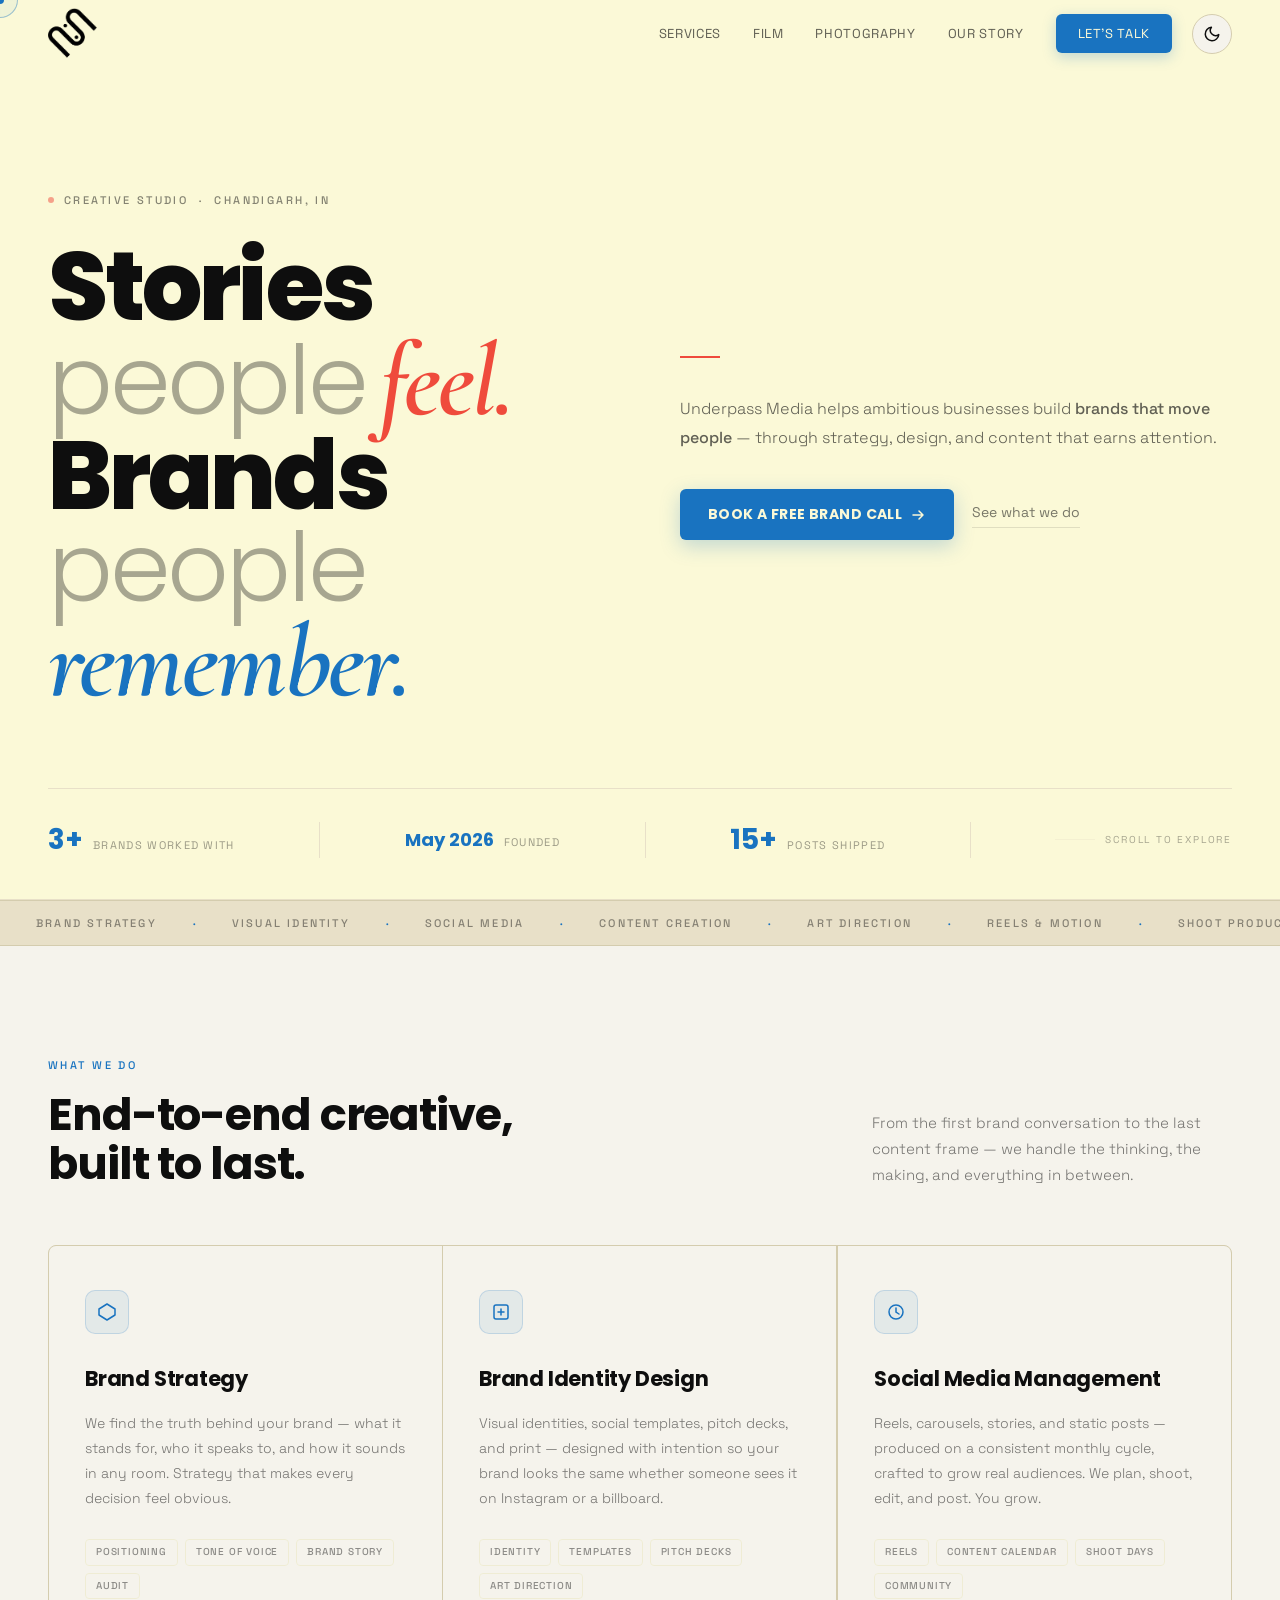
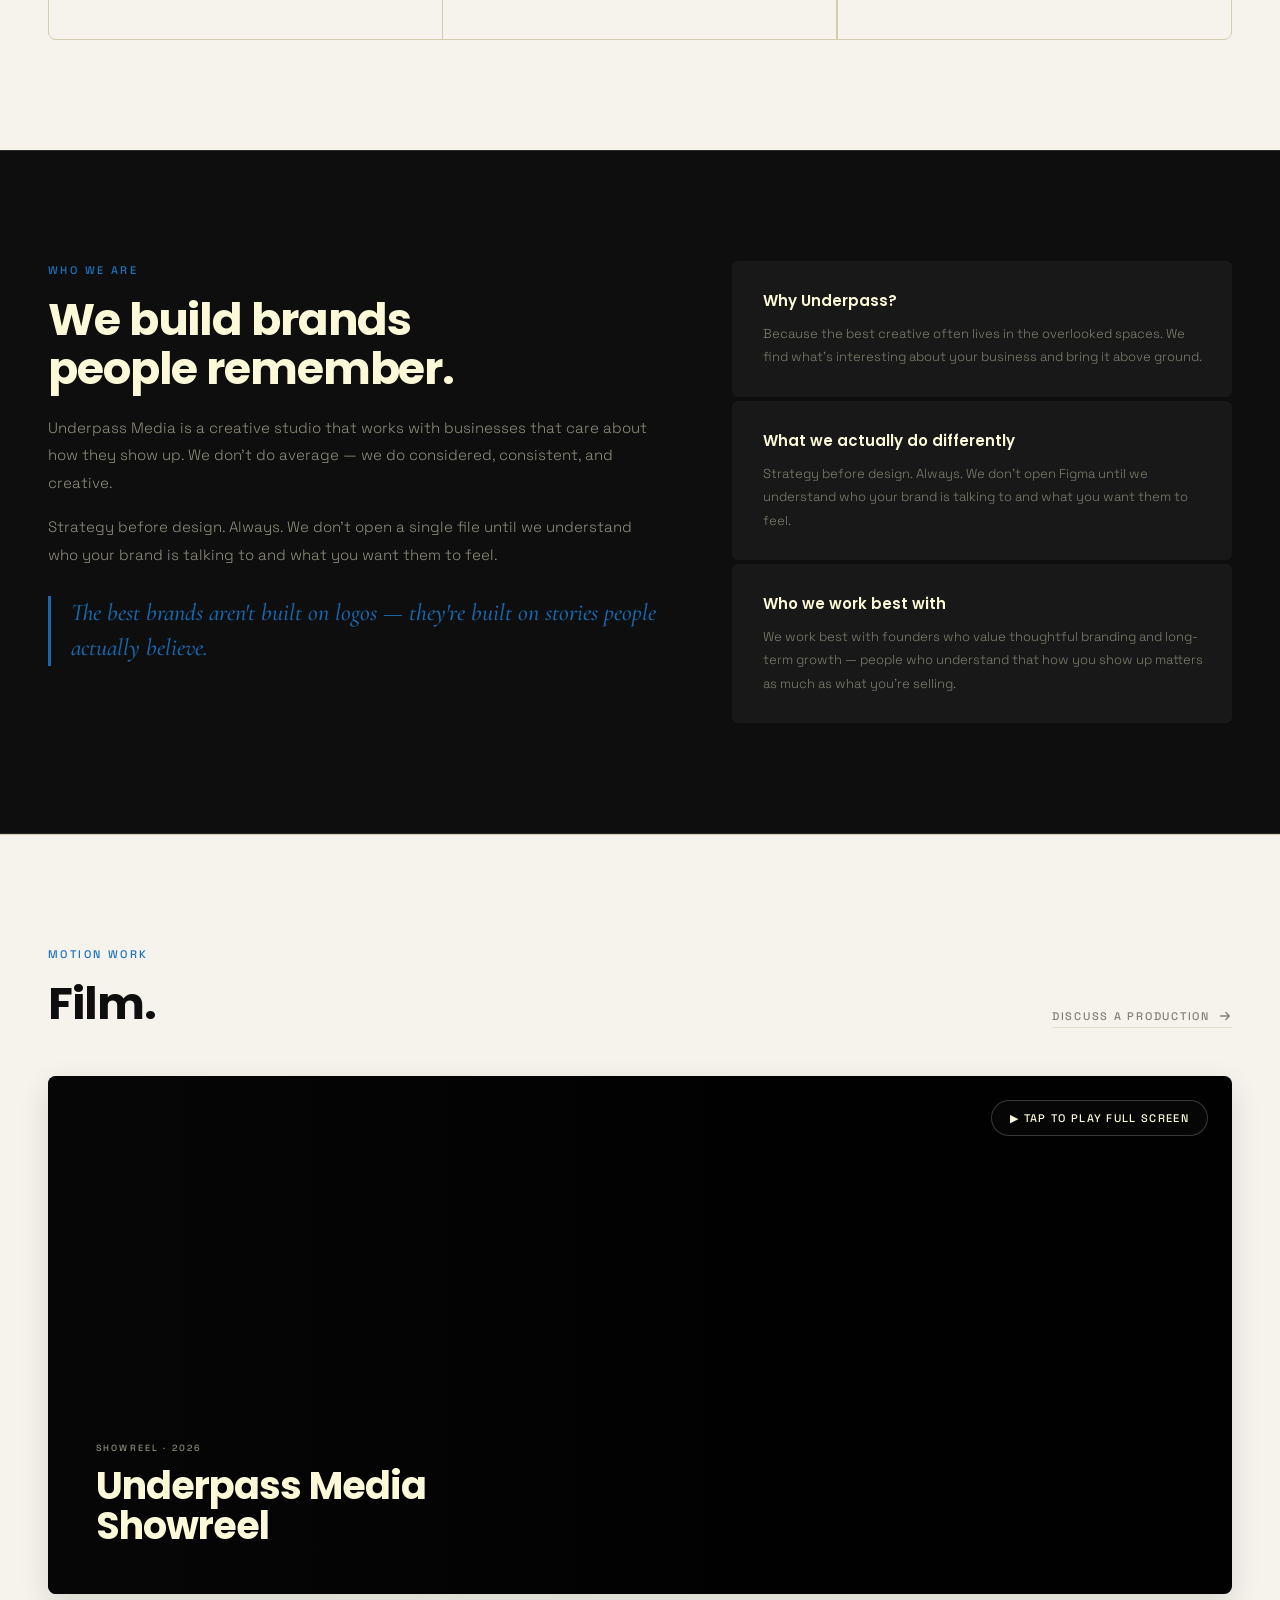
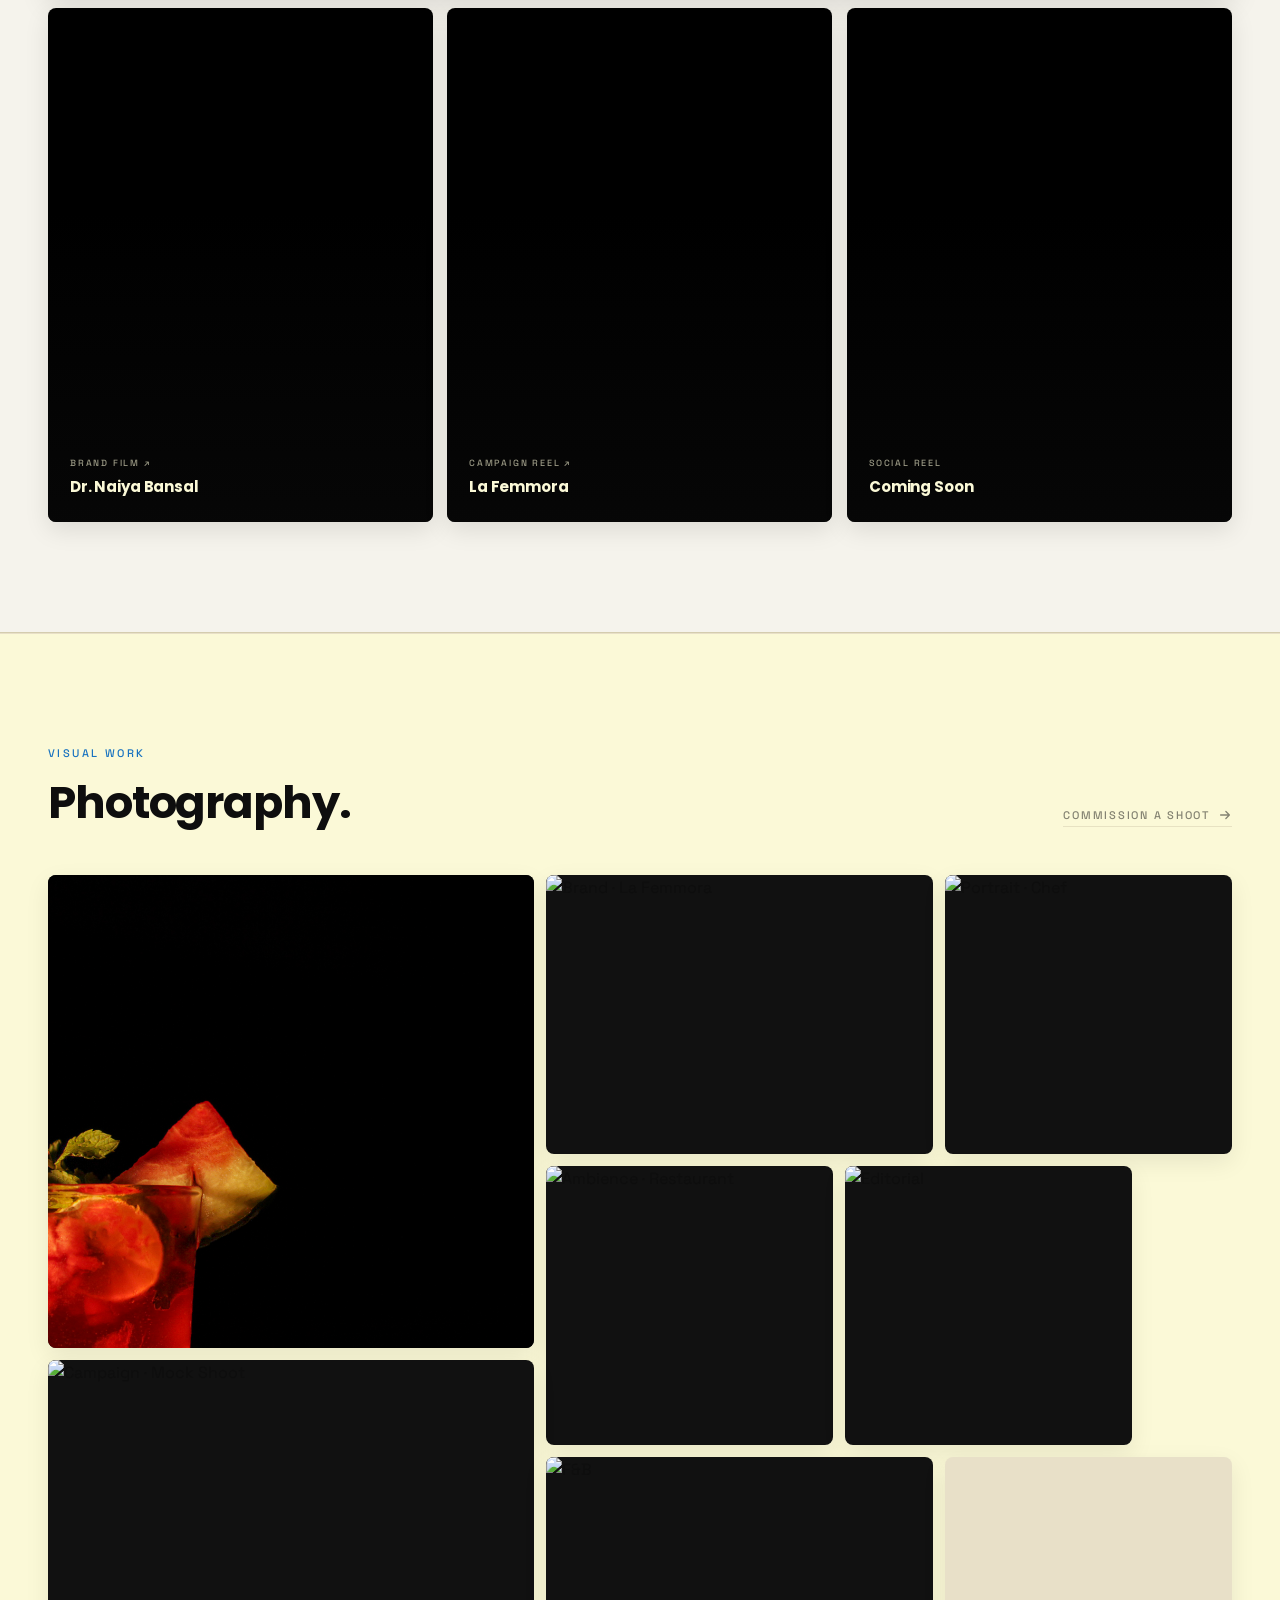
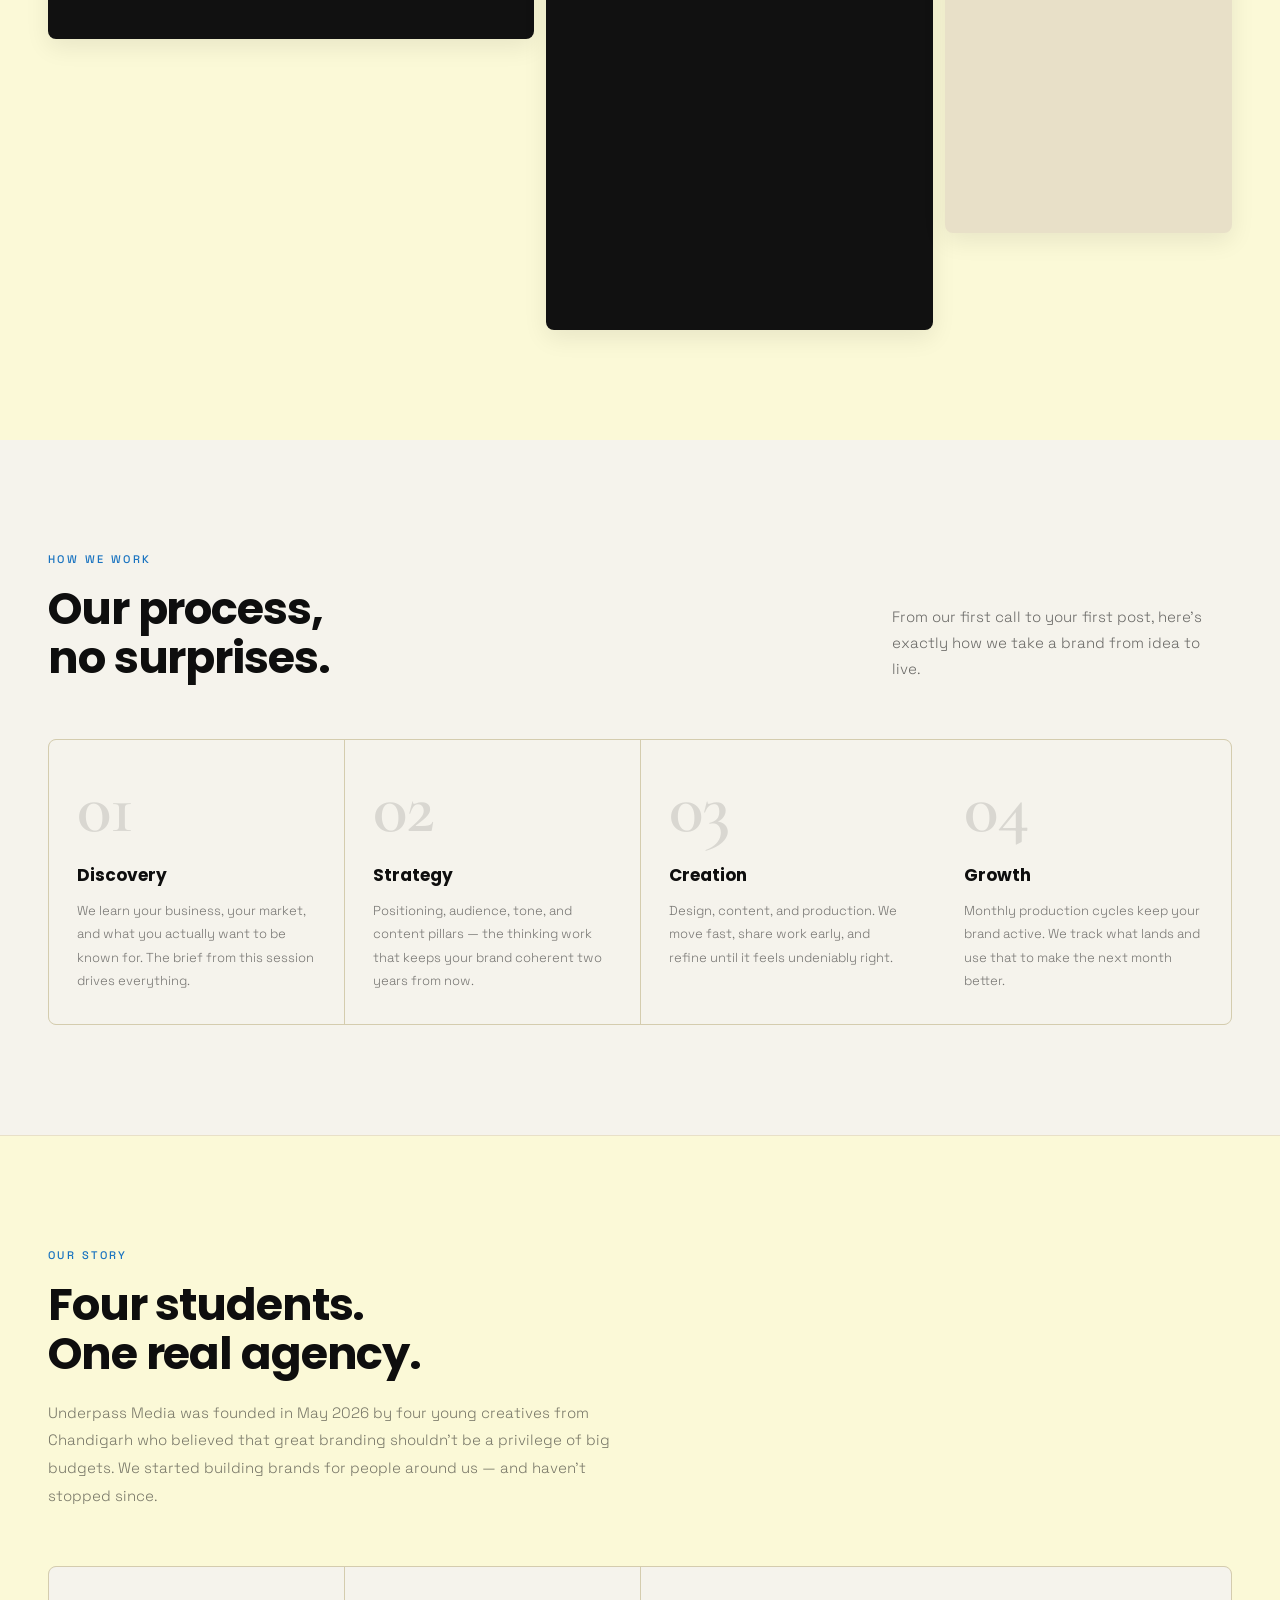
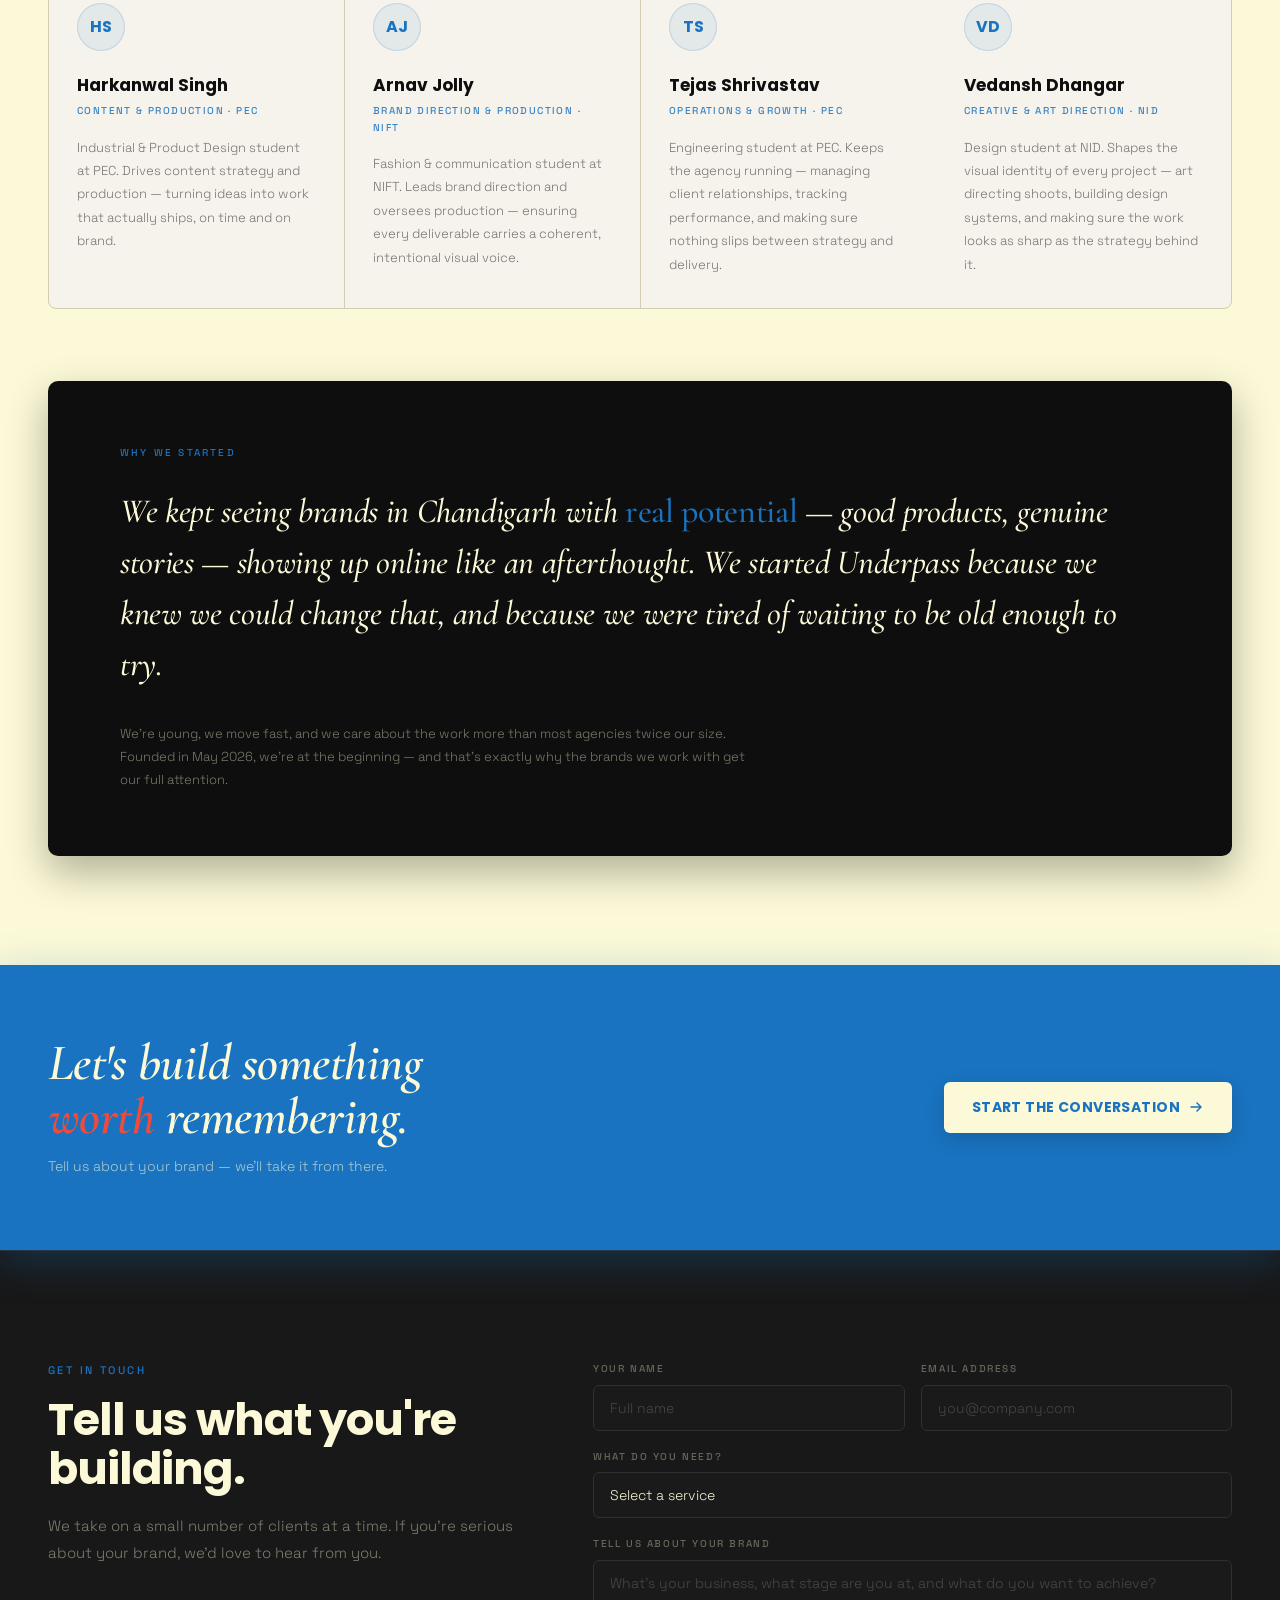
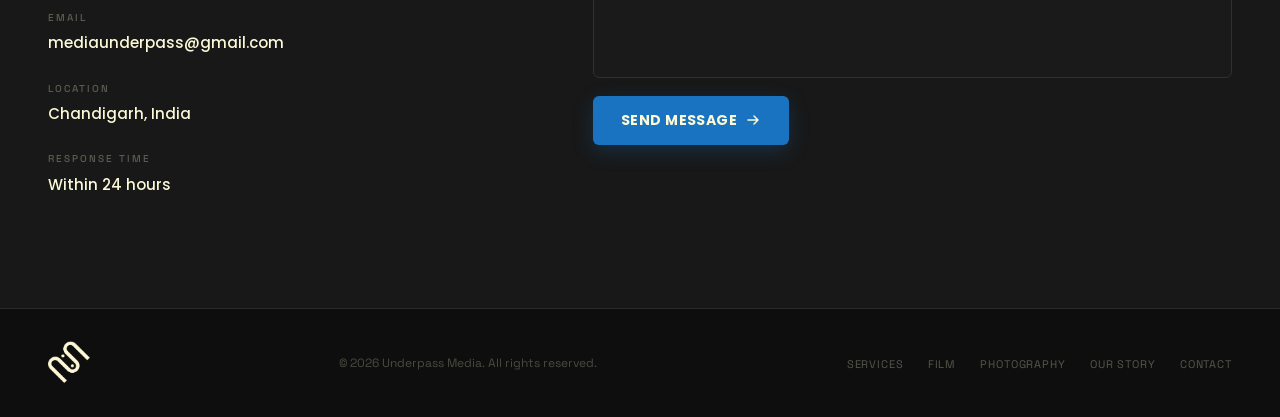
==== commit 5aaa15aa: "Update fmt.Println to print 'Goodbye World'" ====
--- a/underpass-static-home/index.html
+++ b/underpass-static-home/index.html
@@ -29,7 +29,7 @@
 ══════════════════════════════════════════ */
 :root {
   /* Colours */
-  --blue:        #1973C0;   /* Underpass Blue — CTAs, headlines on light, icons */
+  --blue:        #1973C0;   /* Underpass Blue */
   --blue-lt:     #2D87D8;   /* hover tint */
   --cream:       #FBF9D7;   /* Story Cream — primary light background */
   --black:       #0E0E0E;   /* Studio Black — body text */
@@ -84,6 +84,79 @@
 }
 
 /* ══════════════════════════════════════════
+   SCROLL PROGRESS BAR
+══════════════════════════════════════════ */
+.scroll-progress-bar {
+  position: fixed;
+  top: 0; left: 0;
+  height: 3px;
+  width: 0%;
+  background: linear-gradient(90deg, var(--blue), var(--red));
+  z-index: 9999;
+  transition: width 0.1s ease-out;
+  box-shadow: 0 0 10px rgba(25,115,192,0.6);
+}
+
+/* ══════════════════════════════════════════
+   CUSTOM INTERACTIVE MAGNETIC CURSOR
+══════════════════════════════════════════ */
+@media (min-width: 992px) {
+  body { cursor: default; }
+  
+  .custom-cursor {
+    position: fixed;
+    top: 0; left: 0;
+    width: 8px; height: 8px;
+    background: var(--blue);
+    border-radius: 50%;
+    pointer-events: none;
+    z-index: 10000;
+    transform: translate(-50%, -50%);
+    transition: width 0.2s, height 0.2s, background-color 0.2s, opacity 0.2s;
+  }
+  
+  .custom-cursor-follower {
+    position: fixed;
+    top: 0; left: 0;
+    width: 36px; height: 36px;
+    border: 1px solid rgba(25, 115, 192, 0.4);
+    background: rgba(25, 115, 192, 0.05);
+    backdrop-filter: blur(2px);
+    border-radius: 50%;
+    pointer-events: none;
+    z-index: 9999;
+    transform: translate(-50%, -50%);
+    display: flex; align-items: center; justify-content: center;
+    font-family: var(--space);
+    font-size: 8px; font-weight: 700;
+    letter-spacing: 0.1em;
+    color: var(--blue);
+    transition: width 0.25s cubic-bezier(0.16, 1, 0.3, 1), 
+                height 0.25s cubic-bezier(0.16, 1, 0.3, 1), 
+                border-color 0.25s, background-color 0.25s, opacity 0.2s;
+    text-transform: uppercase;
+    white-space: nowrap;
+  }
+  
+  .custom-cursor-follower.hover-active {
+    width: 68px; height: 68px;
+    background: rgba(25, 115, 192, 0.9);
+    border-color: var(--blue);
+    color: #fff;
+    box-shadow: 0 0 20px rgba(25, 115, 192, 0.5);
+  }
+
+  .custom-cursor-follower.hover-media {
+    width: 76px; height: 76px;
+    background: rgba(8, 8, 8, 0.85);
+    border-color: var(--blue);
+    color: var(--blue);
+    backdrop-filter: blur(8px);
+    box-shadow: 0 0 25px rgba(0, 0, 0, 0.6);
+  }
+}
+
+/* ══════════════════════════════════════════
    NAV & ADAPTIVE LOGO
 ══════════════════════════════════════════ */
 .nav {
@@ -91,31 +164,30 @@
   display: flex; align-items: center; justify-content: space-between;
   padding: 0 48px; height: 68px;
   border-bottom: 1px solid transparent;
-  transition: background 0.35s, border-color 0.35s, box-shadow 0.35s;
+  transition: background 0.35s, border-color 0.35s, box-shadow 0.35s, height 0.35s;
 }
 .nav.scrolled {
-  background: rgba(251,249,215,0.94);
-  backdrop-filter: blur(16px);
-  -webkit-backdrop-filter: blur(16px);
+  height: 60px;
+  background: rgba(251,249,215,0.92);
+  backdrop-filter: blur(18px);
+  -webkit-backdrop-filter: blur(18px);
   border-color: var(--cream-d);
-  box-shadow: 0 1px 20px rgba(0,0,0,0.06);
+  box-shadow: 0 4px 30px rgba(0,0,0,0.05);
 }
 body.dark-theme .nav.scrolled {
-  background: rgba(8,8,8,0.94);
+  background: rgba(8,8,8,0.92);
   border-color: var(--divide);
-  box-shadow: 0 1px 20px rgba(0,0,0,0.5);
-}
-
-/* Adaptive logo color switching */
+  box-shadow: 0 4px 30px rgba(0,0,0,0.5);
+}
+
 .nav-logo { display: flex; align-items: center; }
 .nav-logo img {
-  height: 56px; width: auto;
-  transition: filter 0.35s ease, opacity 0.2s ease;
-  filter: brightness(0); /* Black logo in Light Mode */
-}
-body.dark-theme .nav-logo img {
-  filter: none; /* Original white logo in Dark Mode */
-}
+  height: 52px; width: auto;
+  transition: filter 0.35s ease, transform 0.3s ease;
+  filter: brightness(0);
+}
+.nav-logo:hover img { transform: scale(1.04); }
+body.dark-theme .nav-logo img { filter: none; }
 
 .nav-right-group { display: flex; align-items: center; gap: 20px; }
 .nav-links { display: flex; align-items: center; gap: 32px; list-style: none; }
@@ -124,9 +196,10 @@
   font-size: 13px; font-weight: 400;
   letter-spacing: 0.05em; text-transform: uppercase;
   color: var(--black); opacity: 0.65;
-  transition: opacity 0.2s;
-}
-.nav-links a:hover { opacity: 1; }
+  transition: opacity 0.2s, transform 0.2s;
+  display: inline-block;
+}
+.nav-links a:hover { opacity: 1; transform: translateY(-1px); }
 
 /* SLEEK SVG THEME TOGGLE BUTTON */
 .theme-toggle-btn {
@@ -136,34 +209,23 @@
   color: var(--black);
   display: flex; align-items: center; justify-content: center;
   cursor: pointer; position: relative;
-  transition: background 0.25s, border-color 0.25s, transform 0.2s;
+  transition: background 0.25s, border-color 0.25s, transform 0.25s, box-shadow 0.25s;
 }
 .theme-toggle-btn:hover {
-  transform: scale(1.08);
+  transform: scale(1.1) rotate(15deg);
   border-color: var(--blue);
   background: var(--beige);
+  box-shadow: 0 0 15px rgba(25, 115, 192, 0.25);
 }
 .theme-icon {
   position: absolute;
   transition: opacity 0.35s ease, transform 0.35s ease;
 }
-.icon-sun {
-  opacity: 0;
-  transform: rotate(-90deg) scale(0.4);
-}
-.icon-moon {
-  opacity: 1;
-  transform: rotate(0deg) scale(1);
-}
-
-body.dark-theme .icon-sun {
-  opacity: 1;
-  transform: rotate(0deg) scale(1);
-}
-body.dark-theme .icon-moon {
-  opacity: 0;
-  transform: rotate(90deg) scale(0.4);
-}
+.icon-sun { opacity: 0; transform: rotate(-90deg) scale(0.4); }
+.icon-moon { opacity: 1; transform: rotate(0deg) scale(1); }
+
+body.dark-theme .icon-sun { opacity: 1; transform: rotate(0deg) scale(1); }
+body.dark-theme .icon-moon { opacity: 0; transform: rotate(90deg) scale(0.4); }
 
 .nav-btn {
   font-family: var(--poppins);
@@ -173,12 +235,17 @@
   background: var(--blue);
   padding: 9px 22px; border-radius: 6px;
   opacity: 1 !important;
-  transition: background 0.2s, transform 0.15s;
-}
-.nav-btn:hover { background: var(--blue-lt); transform: translateY(-1px); }
-
-/* ══════════════════════════════════════════
-   HERO — Cream Background
+  transition: background 0.2s, transform 0.15s, box-shadow 0.2s;
+  box-shadow: 0 4px 14px rgba(25, 115, 192, 0.25);
+}
+.nav-btn:hover {
+  background: var(--blue-lt);
+  transform: translateY(-2px);
+  box-shadow: 0 6px 20px rgba(25, 115, 192, 0.4);
+}
+
+/* ══════════════════════════════════════════
+   HERO — Cream Background & Parallax Dynamics
 ══════════════════════════════════════════ */
 .hero {
   min-height: 100vh;
@@ -192,6 +259,7 @@
   display: grid; grid-template-columns: 1fr 1fr;
   gap: 80px; align-items: center;
   padding: 80px 0 40px;
+  will-change: transform;
 }
 .hero-kicker {
   display: inline-flex; align-items: center; gap: 10px;
@@ -204,7 +272,13 @@
 .hero-kicker-dot {
   width: 6px; height: 6px;
   background: var(--red); border-radius: 50%;
-}
+  animation: pulseDot 2s infinite ease-in-out;
+}
+@keyframes pulseDot {
+  0%, 100% { transform: scale(1); opacity: 1; }
+  50% { transform: scale(1.6); opacity: 0.5; }
+}
+
 .hero-h1 {
   font-family: var(--poppins);
   font-size: clamp(48px, 7.5vw, 104px);
@@ -224,7 +298,12 @@
 }
 .hero-h1 .thin { font-weight: 300; opacity: 0.35; }
 .hero-right { display: flex; flex-direction: column; gap: 36px; }
-.hero-right-rule { width: 40px; height: 2px; background: var(--red); }
+.hero-right-rule {
+  width: 40px; height: 2px; background: var(--red);
+  transition: width 0.4s ease;
+}
+.hero-right:hover .hero-right-rule { width: 70px; }
+
 .hero-desc {
   font-family: var(--space);
   font-size: 16px; font-weight: 300;
@@ -242,11 +321,16 @@
   color: #FBF9D7;
   background: var(--blue);
   padding: 14px 28px; border-radius: 6px;
-  transition: background 0.2s, transform 0.15s;
-}
-.btn-primary:hover { background: var(--blue-lt); transform: translateY(-2px); }
+  transition: background 0.2s, transform 0.2s, box-shadow 0.2s;
+  box-shadow: 0 6px 20px rgba(25, 115, 192, 0.25);
+}
+.btn-primary:hover {
+  background: var(--blue-lt);
+  transform: translateY(-3px);
+  box-shadow: 0 10px 28px rgba(25, 115, 192, 0.4);
+}
 .btn-primary svg { transition: transform 0.2s; }
-.btn-primary:hover svg { transform: translateX(3px); }
+.btn-primary:hover svg { transform: translateX(4px); }
 
 .btn-outline {
   display: inline-flex; align-items: center; gap: 8px;
@@ -254,9 +338,9 @@
   color: var(--black); opacity: 0.55;
   border-bottom: 1px solid rgba(14,14,14,0.2);
   padding-bottom: 2px;
-  transition: opacity 0.2s;
-}
-.btn-outline:hover { opacity: 0.85; }
+  transition: opacity 0.2s, border-color 0.2s, transform 0.2s;
+}
+.btn-outline:hover { opacity: 0.9; border-color: var(--blue); transform: translateX(3px); }
 
 /* Hero foot */
 .hero-foot {
@@ -282,7 +366,14 @@
   font-size: 10px; letter-spacing: 0.18em; text-transform: uppercase;
   color: var(--black); opacity: 0.35;
 }
-.scroll-line { width: 40px; height: 1px; background: var(--beige); }
+.scroll-line {
+  width: 40px; height: 1px; background: var(--beige);
+  animation: expandLine 2s infinite alternate ease-in-out;
+}
+@keyframes expandLine {
+  from { width: 30px; }
+  to { width: 55px; }
+}
 
 /* ══════════════════════════════════════════
    TICKER — Grain Beige
@@ -293,7 +384,7 @@
   background: var(--beige);
   overflow: hidden; padding: 13px 0;
 }
-.ticker-track { display: flex; width: max-content; animation: ticker 30s linear infinite; }
+.ticker-track { display: flex; width: max-content; animation: ticker 28s linear infinite; }
 .ticker-track:hover { animation-play-state: paused; }
 .ticker-group { display: flex; align-items: center; white-space: nowrap; }
 .ticker-item {
@@ -302,7 +393,9 @@
   letter-spacing: 0.2em; text-transform: uppercase;
   color: var(--black); opacity: 0.45;
   padding: 0 36px;
-}
+  transition: opacity 0.2s, color 0.2s;
+}
+.ticker-item:hover { opacity: 1; color: var(--blue); }
 .ticker-sep { color: var(--blue); font-size: 14px; line-height: 0; flex-shrink: 0; }
 @keyframes ticker {
   from { transform: translateX(0); }
@@ -310,9 +403,9 @@
 }
 
 /* ══════════════════════════════════════════
-   SECTION SHARED
-══════════════════════════════════════════ */
-.section { padding: 100px 48px; }
+   SECTION SHARED & REVEALS
+══════════════════════════════════════════ */
+.section { padding: 110px 48px; }
 .section-inner { max-width: 1200px; margin: 0 auto; }
 .eyebrow {
   font-family: var(--space);
@@ -328,15 +421,32 @@
   color: var(--black);
 }
 
-.reveal { opacity: 0; transform: translateY(28px); transition: opacity 0.65s ease, transform 0.65s ease; }
-.reveal.in { opacity: 1; transform: none; }
-.delay-1 { transition-delay: 0.1s; }
-.delay-2 { transition-delay: 0.2s; }
-.delay-3 { transition-delay: 0.3s; }
-.delay-4 { transition-delay: 0.4s; }
-
-/* ══════════════════════════════════════════
-   SERVICES — Fog White
+.reveal {
+  opacity: 0;
+  transform: translateY(36px) scale(0.97);
+  transition: opacity 0.75s cubic-bezier(0.16, 1, 0.3, 1), 
+              transform 0.75s cubic-bezier(0.16, 1, 0.3, 1);
+  will-change: opacity, transform;
+}
+.reveal.in { opacity: 1; transform: translateY(0) scale(1); }
+.delay-1 { transition-delay: 0.08s; }
+.delay-2 { transition-delay: 0.16s; }
+.delay-3 { transition-delay: 0.24s; }
+.delay-4 { transition-delay: 0.32s; }
+
+/* ══════════════════════════════════════════
+   3D TILT CARDS
+══════════════════════════════════════════ */
+.tilt-card {
+  transform-style: preserve-3d;
+  transition: transform 0.25s cubic-bezier(0.16, 1, 0.3, 1), 
+              box-shadow 0.25s cubic-bezier(0.16, 1, 0.3, 1),
+              background 0.25s;
+  will-change: transform;
+}
+
+/* ══════════════════════════════════════════
+   SERVICES — Fog White & Animated Line Progress
 ══════════════════════════════════════════ */
 .services-bg { background: var(--fog); }
 .services-header {
@@ -353,27 +463,31 @@
   display: grid; grid-template-columns: repeat(3, 1fr);
   gap: 1px; background: var(--line-light);
   border: 1px solid var(--line-light);
+  border-radius: 8px; overflow: hidden;
 }
 .svc {
   background: var(--fog);
   padding: 44px 36px 40px;
   position: relative; overflow: hidden;
-  transition: background 0.25s;
 }
 .svc::after {
-  content: ''; position: absolute; inset: 0;
-  border-top: 2px solid var(--blue);
-  opacity: 0; transition: opacity 0.3s;
+  content: ''; position: absolute; top: 0; left: 0; right: 0;
+  height: 3px;
+  background: linear-gradient(90deg, var(--blue), var(--red));
+  transform: scaleX(0); transform-origin: left;
+  transition: transform 0.4s cubic-bezier(0.16, 1, 0.3, 1);
 }
 .svc:hover { background: var(--cream); }
-.svc:hover::after { opacity: 1; }
+.svc:hover::after { transform: scaleX(1); }
 .svc-icon {
-  width: 40px; height: 40px; border-radius: 8px;
+  width: 44px; height: 44px; border-radius: 10px;
   background: var(--blue-pale);
   border: 1px solid var(--blue-border);
   display: flex; align-items: center; justify-content: center;
   margin-bottom: 28px;
-}
+  transition: transform 0.3s ease, background 0.3s ease;
+}
+.svc:hover .svc-icon { transform: scale(1.12) rotate(6deg); background: rgba(25,115,192,0.18); }
 .svc-icon svg { color: var(--blue); }
 .svc-title {
   font-family: var(--poppins);
@@ -394,9 +508,9 @@
   color: var(--black); opacity: 0.45;
   border: 1px solid var(--cream-d);
   border-radius: 4px; padding: 4px 10px;
-  transition: border-color 0.2s, color 0.2s, opacity 0.2s;
-}
-.svc:hover .svc-tag { border-color: var(--blue-border); color: var(--blue); opacity: 1; }
+  transition: border-color 0.2s, color 0.2s, opacity 0.2s, transform 0.2s;
+}
+.svc:hover .svc-tag { border-color: var(--blue-border); color: var(--blue); opacity: 1; transform: translateY(-1px); }
 
 /* ══════════════════════════════════════════
    ABOUT — Studio Black Contrast Section
@@ -421,19 +535,20 @@
 .about-copy p + p { margin-top: 16px; }
 .about-pull {
   font-family: var(--cormorant);
-  font-style: italic; font-size: 22px; font-weight: 500;
+  font-style: italic; font-size: 24px; font-weight: 500;
   color: var(--blue); line-height: 1.45;
-  margin-top: 28px; padding-left: 18px;
-  border-left: 2px solid var(--blue); opacity: 0.9;
-}
-.about-right { display: flex; flex-direction: column; gap: 2px; }
+  margin-top: 28px; padding-left: 20px;
+  border-left: 3px solid var(--blue); opacity: 0.9;
+}
+.about-right { display: flex; flex-direction: column; gap: 4px; }
 .belief {
   background: #181818;
-  border-left: 2px solid transparent;
+  border-left: 3px solid transparent;
   padding: 28px 28px;
-  transition: border-color 0.3s, background 0.3s;
-}
-.belief:hover { border-color: var(--blue); background: #222; }
+  border-radius: 6px;
+  transition: border-color 0.3s, background 0.3s, transform 0.3s;
+}
+.belief:hover { border-color: var(--blue); background: #222; transform: translateX(6px); }
 .belief-q {
   font-family: var(--poppins);
   font-size: 15px; font-weight: 600;
@@ -446,7 +561,7 @@
 }
 
 /* ══════════════════════════════════════════
-   VIDEOGRAPHY SECTION
+   VIDEOGRAPHY SECTION & MAGNETIC TILES
 ══════════════════════════════════════════ */
 .video-bg {
   background: var(--fog);
@@ -464,25 +579,26 @@
   letter-spacing: 0.16em; text-transform: uppercase;
   color: var(--black); opacity: 0.5;
   border-bottom: 1px solid var(--line-light);
-  padding-bottom: 2px; transition: opacity 0.2s;
-}
-.portfolio-link:hover { opacity: 0.9; }
+  padding-bottom: 2px; transition: opacity 0.2s, transform 0.2s;
+}
+.portfolio-link:hover { opacity: 0.9; transform: translateX(4px); }
 
 /* Large feature video */
 .video-feature {
   position: relative; overflow: hidden;
   aspect-ratio: 16/7; background: #000;
   margin-bottom: 3px; cursor: pointer; display: block;
-  border-radius: 6px;
+  border-radius: 8px;
+  box-shadow: 0 10px 30px rgba(0,0,0,0.12);
 }
 .video-feature video {
   width: 100%; height: 100%; object-fit: cover;
-  transition: transform 0.6s ease;
-}
-.video-feature:hover video { transform: scale(1.05); }
+  transition: transform 0.7s cubic-bezier(0.16, 1, 0.3, 1);
+}
+.video-feature:hover video { transform: scale(1.06); }
 .video-feature-overlay {
   position: absolute; inset: 0;
-  background: linear-gradient(to right, rgba(8,8,8,0.7) 0%, rgba(8,8,8,0.15) 60%);
+  background: linear-gradient(to right, rgba(8,8,8,0.75) 0%, rgba(8,8,8,0.15) 60%);
   display: flex; align-items: flex-end;
   padding: 48px; pointer-events: none; z-index: 2;
 }
@@ -500,39 +616,43 @@
 }
 .video-play-hint {
   position: absolute; top: 24px; right: 24px;
-  background: rgba(8,8,8,0.75); backdrop-filter: blur(10px);
+  background: rgba(8,8,8,0.75); backdrop-filter: blur(12px);
   border: 1px solid rgba(255,255,255,0.2);
   border-radius: 30px; padding: 8px 18px;
   font-family: var(--space); font-size: 11px; font-weight: 500;
   letter-spacing: 0.12em; text-transform: uppercase;
   color: #FBF9D7; display: flex; align-items: center; gap: 8px;
-  pointer-events: none; z-index: 3; transition: background 0.3s, transform 0.3s;
+  pointer-events: none; z-index: 3; transition: background 0.3s, transform 0.3s, box-shadow 0.3s;
 }
 .video-feature:hover .video-play-hint {
-  background: var(--blue); transform: scale(1.05);
+  background: var(--blue); transform: scale(1.08);
+  box-shadow: 0 0 20px rgba(25, 115, 192, 0.5);
 }
 
 /* Video grid */
 .video-grid {
   display: grid; grid-template-columns: repeat(3, 1fr);
-  gap: 12px; margin-top: 12px;
+  gap: 14px; margin-top: 14px;
 }
 .video-tile {
   position: relative; overflow: hidden;
   aspect-ratio: 3/4; background: #000;
-  cursor: pointer; display: block; border-radius: 6px;
+  cursor: pointer; display: block; border-radius: 8px;
+  box-shadow: 0 8px 24px rgba(0,0,0,0.1);
 }
 .video-tile video {
   width: 100%; height: 100%; object-fit: cover;
-  transition: transform 0.6s ease;
-}
-.video-tile:hover video { transform: scale(1.05); }
+  transition: transform 0.7s cubic-bezier(0.16, 1, 0.3, 1);
+}
+.video-tile:hover video { transform: scale(1.06); }
 .video-tile-overlay {
   position: absolute; inset: 0;
-  background: linear-gradient(to top, rgba(8,8,8,0.75) 0%, transparent 60%);
-  display: flex; align-items: flex-end; padding: 20px;
+  background: linear-gradient(to top, rgba(8,8,8,0.8) 0%, transparent 60%);
+  display: flex; align-items: flex-end; padding: 22px;
   pointer-events: none; z-index: 2;
-}
+  transition: background 0.3s;
+}
+.video-tile:hover .video-tile-overlay { background: linear-gradient(to top, rgba(8,8,8,0.9) 0%, rgba(8,8,8,0.2) 100%); }
 .video-tile-cat {
   font-family: var(--space); font-size: 9px; font-weight: 500;
   letter-spacing: 0.2em; text-transform: uppercase;
@@ -541,10 +661,12 @@
 .video-tile-name {
   font-family: var(--poppins); font-size: 15px; font-weight: 700;
   color: #FBF9D7; letter-spacing: -0.01em;
-}
-
-/* ══════════════════════════════════════════
-   PHOTOGRAPHY SECTION
+  transition: transform 0.3s ease;
+}
+.video-tile:hover .video-tile-name { transform: translateY(-2px); }
+
+/* ══════════════════════════════════════════
+   PHOTOGRAPHY MASONRY GRID
 ══════════════════════════════════════════ */
 .photo-bg {
   background: var(--cream);
@@ -552,27 +674,28 @@
 }
 .photo-grid {
   display: grid; grid-template-columns: repeat(12, 1fr);
-  grid-auto-rows: 85px; gap: 10px;
+  grid-auto-rows: 85px; gap: 12px;
 }
 .photo-tile {
   position: relative; overflow: hidden;
-  background: #111; cursor: pointer; border-radius: 6px;
+  background: #111; cursor: pointer; border-radius: 8px;
+  box-shadow: 0 8px 24px rgba(0,0,0,0.08);
 }
 .photo-tile img {
   width: 100%; height: 100%; object-fit: cover;
-  transition: transform 0.6s ease;
-}
-.photo-tile:hover img { transform: scale(1.05); }
+  transition: transform 0.7s cubic-bezier(0.16, 1, 0.3, 1);
+}
+.photo-tile:hover img { transform: scale(1.06); }
 .photo-tile-label {
   position: absolute; bottom: 0; left: 0; right: 0;
-  padding: 16px 18px;
-  background: linear-gradient(to top, rgba(8,8,8,0.8) 0%, transparent 100%);
+  padding: 18px 20px;
+  background: linear-gradient(to top, rgba(8,8,8,0.85) 0%, transparent 100%);
   font-family: var(--space); font-size: 11px; font-weight: 500;
   letter-spacing: 0.1em; text-transform: uppercase;
-  color: #FBF9D7; opacity: 0; transform: translateY(6px);
+  color: #FBF9D7; opacity: 0; transform: translateY(8px);
   transition: opacity 0.3s, transform 0.3s; z-index: 2; pointer-events: none;
 }
-.photo-tile:hover .photo-tile-label { opacity: 0.9; transform: none; }
+.photo-tile:hover .photo-tile-label { opacity: 0.95; transform: translateY(0); }
 
 .pt-a { grid-column: span 5; grid-row: span 5; }
 .pt-b { grid-column: span 4; grid-row: span 3; }
@@ -601,6 +724,7 @@
   display: grid; grid-template-columns: repeat(4, 1fr);
   gap: 1px; background: var(--line-light);
   border: 1px solid var(--line-light);
+  border-radius: 8px; overflow: hidden;
 }
 .step {
   background: var(--fog);
@@ -613,10 +737,10 @@
   font-family: var(--cormorant);
   font-size: 72px; font-weight: 600;
   line-height: 0.9; color: rgba(14,14,14,0.12);
-  margin-bottom: 20px; letter-spacing: -0.02em; transition: color 0.3s;
+  margin-bottom: 20px; letter-spacing: -0.02em; transition: color 0.3s, transform 0.3s;
 }
 body.dark-theme .step-n { color: rgba(255,255,255,0.12); }
-.step:hover .step-n { color: rgba(25,115,192,0.25); }
+.step:hover .step-n { color: rgba(25,115,192,0.3); transform: translateY(-4px); }
 .step-title {
   font-family: var(--poppins);
   font-size: 17px; font-weight: 700;
@@ -628,9 +752,10 @@
   color: var(--black); opacity: 0.55; line-height: 1.8;
 }
 .step-bar {
-  position: absolute; bottom: 0; left: 0; right: 0; height: 2px;
-  background: var(--blue); transform: scaleX(0); transform-origin: left;
-  transition: transform 0.4s ease;
+  position: absolute; bottom: 0; left: 0; right: 0; height: 3px;
+  background: linear-gradient(90deg, var(--blue), var(--red));
+  transform: scaleX(0); transform-origin: left;
+  transition: transform 0.4s cubic-bezier(0.16, 1, 0.3, 1);
 }
 .step:hover .step-bar { transform: scaleX(1); }
 
@@ -652,6 +777,7 @@
   display: grid; grid-template-columns: repeat(4, 1fr);
   gap: 1px; background: var(--line-light);
   border: 1px solid var(--line-light);
+  border-radius: 8px; overflow: hidden;
   margin-bottom: 72px;
 }
 .founder-card {
@@ -663,7 +789,7 @@
 .founder-card:hover { background: var(--cream); }
 .founder-card::after {
   content: ''; position: absolute;
-  bottom: 0; left: 0; right: 0; height: 2px;
+  bottom: 0; left: 0; right: 0; height: 3px;
   background: var(--blue); transform: scaleX(0); transform-origin: left;
   transition: transform 0.4s ease;
 }
@@ -675,7 +801,10 @@
   display: flex; align-items: center; justify-content: center;
   font-family: var(--poppins); font-size: 16px; font-weight: 700;
   color: var(--blue); margin-bottom: 20px;
-}
+  transition: transform 0.3s ease, background 0.3s ease;
+}
+.founder-card:hover .founder-initials { transform: scale(1.1); background: rgba(25,115,192,0.18); }
+
 .founder-name {
   font-family: var(--poppins);
   font-size: 17px; font-weight: 700;
@@ -695,7 +824,8 @@
 .founder-story-block {
   background: #0E0E0E;
   color: #FBF9D7;
-  padding: 64px 72px; border-radius: 6px;
+  padding: 64px 72px; border-radius: 10px;
+  box-shadow: 0 16px 40px rgba(0,0,0,0.3);
 }
 .founder-story-label {
   font-family: var(--space);
@@ -723,6 +853,7 @@
   background: var(--blue);
   padding: 72px 48px;
   display: flex; align-items: center; justify-content: space-between; gap: 40px;
+  box-shadow: 0 10px 40px rgba(25, 115, 192, 0.3);
 }
 .cta-band-title {
   font-family: var(--cormorant);
@@ -742,11 +873,12 @@
   color: var(--blue); background: #FBF9D7;
   padding: 14px 28px; border-radius: 6px;
   white-space: nowrap; flex-shrink: 0;
-  transition: transform 0.15s, background 0.2s;
-}
-.btn-white:hover { transform: translateY(-2px); background: #fff; }
+  transition: transform 0.2s, background 0.2s, box-shadow 0.2s;
+  box-shadow: 0 6px 20px rgba(0,0,0,0.15);
+}
+.btn-white:hover { transform: translateY(-3px); background: #fff; box-shadow: 0 10px 30px rgba(0,0,0,0.25); }
 .btn-white svg { transition: transform 0.2s; }
-.btn-white:hover svg { transform: translateX(3px); }
+.btn-white:hover svg { transform: translateX(4px); }
 
 /* ══════════════════════════════════════════
    CONTACT — Dark Contrast Section
@@ -795,10 +927,13 @@
   color: #FBF9D7; font-family: var(--space);
   font-size: 14px; font-weight: 300;
   padding: 13px 16px; border-radius: 6px; outline: none;
-  transition: border-color 0.2s; resize: none;
+  transition: border-color 0.2s, box-shadow 0.2s; resize: none;
   -webkit-appearance: none; appearance: none;
 }
-.field input:focus, .field textarea:focus, .field select:focus { border-color: var(--blue); }
+.field input:focus, .field textarea:focus, .field select:focus {
+  border-color: var(--blue);
+  box-shadow: 0 0 12px rgba(25, 115, 192, 0.3);
+}
 .field input::placeholder, .field textarea::placeholder { color: #FBF9D7; opacity: 0.2; }
 .field select option { background: #1E1E1E; }
 
@@ -810,12 +945,13 @@
   letter-spacing: 0.03em; text-transform: uppercase;
   color: #FBF9D7; background: var(--blue);
   padding: 14px 28px; border-radius: 6px; border: none; cursor: pointer;
-  transition: background 0.2s, transform 0.15s;
-}
-.form-submit:hover { background: var(--blue-lt); transform: translateY(-2px); }
+  transition: background 0.2s, transform 0.15s, box-shadow 0.2s;
+  box-shadow: 0 6px 20px rgba(25, 115, 192, 0.25);
+}
+.form-submit:hover { background: var(--blue-lt); transform: translateY(-2px); box-shadow: 0 10px 28px rgba(25, 115, 192, 0.4); }
 .form-submit:disabled { opacity: 0.6; cursor: not-allowed; transform: none; }
 .form-submit svg { transition: transform 0.2s; }
-.form-submit:hover:not(:disabled) svg { transform: translateX(3px); }
+.form-submit:hover:not(:disabled) svg { transform: translateX(4px); }
 .form-success {
   display: none; padding: 20px 24px;
   background: rgba(25,115,192,0.1); border: 1px solid rgba(25,115,192,0.25);
@@ -847,12 +983,12 @@
 .footer-links a:hover { opacity: 0.8; }
 
 /* ══════════════════════════════════════════
-   FULLSCREEN MEDIA LIGHTBOX (MATCHING REFERENCE UI)
+   FULLSCREEN MEDIA LIGHTBOX OVERLAY
 ══════════════════════════════════════════ */
 .lb-overlay {
   position: fixed; inset: 0; z-index: 9999;
-  background: rgba(4, 4, 6, 0.94);
-  backdrop-filter: blur(24px); -webkit-backdrop-filter: blur(24px);
+  background: rgba(4, 4, 6, 0.95);
+  backdrop-filter: blur(28px); -webkit-backdrop-filter: blur(28px);
   display: flex; flex-direction: column;
   align-items: center; justify-content: center;
   opacity: 0; visibility: hidden;
@@ -895,8 +1031,11 @@
   display: flex; align-items: center; justify-content: center;
   max-width: 100%; max-height: calc(75vh - 70px);
   position: relative; box-shadow: 0 24px 60px rgba(0,0,0,0.9);
-  border-radius: 6px; overflow: hidden;
-}
+  border-radius: 8px; overflow: hidden;
+  transform: scale(0.95); transition: transform 0.35s cubic-bezier(0.16, 1, 0.3, 1);
+}
+.lb-overlay.active .lb-media-wrapper { transform: scale(1); }
+
 .lb-media-wrapper img {
   max-width: 82vw; max-height: calc(75vh - 70px);
   object-fit: contain; border-radius: 4px; display: block;
@@ -919,8 +1058,8 @@
 
 .lb-thumb-container {
   position: absolute; bottom: 20px; left: 50%; transform: translateX(-50%);
-  width: min(92vw, 1100px); background: rgba(12, 12, 12, 0.8);
-  border: 1px solid rgba(255, 255, 255, 0.12);
+  width: min(92vw, 1100px); background: rgba(12, 12, 12, 0.85);
+  border: 1px solid rgba(255, 255, 255, 0.14);
   border-radius: 8px; padding: 8px 12px;
   backdrop-filter: blur(16px); -webkit-backdrop-filter: blur(16px);
   z-index: 10010; overflow-x: auto; scrollbar-width: thin;
@@ -1016,6 +1155,13 @@
 </head>
 <body>
 
+<!-- TOP SCROLL PROGRESS BAR -->
+<div class="scroll-progress-bar" id="scrollProgressBar"></div>
+
+<!-- CUSTOM MAGNETIC CURSOR -->
+<div class="custom-cursor" id="customCursor"></div>
+<div class="custom-cursor-follower" id="cursorFollower"></div>
+
 <!-- NAV -->
 <nav class="nav" id="nav">
   <a href="#" class="nav-logo">
@@ -1143,7 +1289,7 @@
       <p class="services-sub">From the first brand conversation to the last content frame — we handle the thinking, the making, and everything in between.</p>
     </div>
     <div class="services-grid">
-      <div class="svc reveal delay-1">
+      <div class="svc tilt-card reveal delay-1">
         <div class="svc-icon">
           <svg width="20" height="20" viewBox="0 0 20 20" fill="none"><path d="M10 2L2 7v6l8 5 8-5V7L10 2z" stroke="currentColor" stroke-width="1.5" stroke-linejoin="round"/></svg>
         </div>
@@ -1156,7 +1302,7 @@
           <span class="svc-tag">Audit</span>
         </div>
       </div>
-      <div class="svc reveal delay-2">
+      <div class="svc tilt-card reveal delay-2">
         <div class="svc-icon">
           <svg width="20" height="20" viewBox="0 0 20 20" fill="none"><rect x="3" y="3" width="14" height="14" rx="2" stroke="currentColor" stroke-width="1.5"/><path d="M7 10h6M10 7v6" stroke="currentColor" stroke-width="1.5" stroke-linecap="round"/></svg>
         </div>
@@ -1169,7 +1315,7 @@
           <span class="svc-tag">Art direction</span>
         </div>
       </div>
-      <div class="svc reveal delay-3">
+      <div class="svc tilt-card reveal delay-3">
         <div class="svc-icon">
           <svg width="20" height="20" viewBox="0 0 20 20" fill="none"><circle cx="10" cy="10" r="7" stroke="currentColor" stroke-width="1.5"/><path d="M10 6v4l3 2" stroke="currentColor" stroke-width="1.5" stroke-linecap="round"/></svg>
         </div>
@@ -1232,7 +1378,7 @@
     </div>
 
     <!-- Feature video -->
-    <div class="video-feature reveal" id="showreelTile">
+    <div class="video-feature tilt-card reveal" id="showreelTile" data-cursor="PLAY FILM">
       <video src="assets/assets-showreel.mp4" autoplay muted loop playsinline></video>
       <div class="video-play-hint">
         <span>▶ Tap to play full screen</span>
@@ -1249,7 +1395,7 @@
     <div class="video-grid">
 
       <!-- Dr. Naiya Bansal Tile -->
-      <a href="https://www.instagram.com/p/DbntQIJmNvq/?utm_source=ig_web_copy_link&igsh=MzRlODBiNWFlZA==" target="_blank" rel="noopener noreferrer" class="video-tile reveal delay-1">
+      <a href="https://www.instagram.com/p/DbntQIJmNvq/?utm_source=ig_web_copy_link&igsh=MzRlODBiNWFlZA==" target="_blank" rel="noopener noreferrer" class="video-tile tilt-card reveal delay-1" data-cursor="WATCH REEL">
         <video src="assets/VIDEO-2026-08-14-03-02-49.mp4" autoplay muted loop playsinline></video>
         <div class="video-tile-overlay">
           <div class="video-tile-meta">
@@ -1260,7 +1406,7 @@
       </a>
 
       <!-- La Femmora Tile -->
-      <a href="https://www.instagram.com/reel/DbdSVVWt-s8/?igsh=MXpvZmxkbGh3bjho" target="_blank" rel="noopener noreferrer" class="video-tile reveal delay-2">
+      <a href="https://www.instagram.com/reel/DbdSVVWt-s8/?igsh=MXpvZmxkbGh3bjho" target="_blank" rel="noopener noreferrer" class="video-tile tilt-card reveal delay-2" data-cursor="WATCH REEL">
         <video src="assets/lemmora1.mp4" autoplay muted loop playsinline></video>
         <div class="video-tile-overlay">
           <div class="video-tile-meta">
@@ -1270,7 +1416,7 @@
         </div>
       </a>
 
-      <div class="video-tile reveal delay-3" style="cursor: default;">
+      <div class="video-tile tilt-card reveal delay-3" style="cursor: default;">
         <div class="video-tile-overlay">
           <div class="video-tile-meta">
             <p class="video-tile-cat">Social Reel</p>
@@ -1299,49 +1445,49 @@
     <!-- PHOTO GRID -->
     <div class="photo-grid reveal">
       <!-- Tile A — MOBE -->
-      <div class="photo-tile pt-a">
+      <div class="photo-tile tilt-card pt-a" data-cursor="VIEW">
         <img src="assets/mobe.jpg" alt="Food · MOBE">
         <span class="photo-tile-label">Food · MOBE</span>
       </div>
 
       <!-- Tile B — La Femmora -->
-      <div class="photo-tile pt-b">
+      <div class="photo-tile tilt-card pt-b" data-cursor="VIEW">
         <img src="assets/Lafamora1.jpeg" alt="Brand · La Femmora">
         <span class="photo-tile-label">Brand · La Femmora</span>
       </div>
 
       <!-- Tile C — Chef -->
-      <div class="photo-tile pt-c">
+      <div class="photo-tile tilt-card pt-c" data-cursor="VIEW">
         <img src="assets/lafemmora chef.jpg" alt="Portrait · Chef">
         <span class="photo-tile-label">Portrait</span>
       </div>
 
       <!-- Tile D — Ambience -->
-      <div class="photo-tile pt-d">
+      <div class="photo-tile tilt-card pt-d" data-cursor="VIEW">
         <img src="assets/ambience.jpg" alt="Ambience · Restaurant">
         <span class="photo-tile-label">Ambience · Restaurant</span>
       </div>
 
       <!-- Tile E — Editorial -->
-      <div class="photo-tile pt-e">
+      <div class="photo-tile tilt-card pt-e" data-cursor="VIEW">
         <img src="assets/brand.jpg" alt="Editorial">
         <span class="photo-tile-label">Editorial</span>
       </div>
 
       <!-- Tile F — Campaign -->
-      <div class="photo-tile pt-f">
+      <div class="photo-tile tilt-card pt-f" data-cursor="VIEW">
         <img src="assets/campaign.png" alt="Campaign · Mock Shoot">
         <span class="photo-tile-label">Campaign · Mock Shoot</span>
       </div>
 
       <!-- Tile G — F&B (4:5 Ratio) -->
-      <div class="photo-tile pt-g">
+      <div class="photo-tile tilt-card pt-g" data-cursor="VIEW">
         <img src="assets/lafemmora2.jpg" alt="F&B">
         <span class="photo-tile-label">F&amp;B</span>
       </div>
 
       <!-- Tile H — Architecture -->
-      <div class="photo-tile pt-h">
+      <div class="photo-tile tilt-card pt-h" data-cursor="VIEW">
         <span class="photo-tile-label">Architecture</span>
       </div>
     </div>
@@ -1359,25 +1505,25 @@
       <p class="process-sub">From our first call to your first post, here's exactly how we take a brand from idea to live.</p>
     </div>
     <div class="steps">
-      <div class="step reveal delay-1">
+      <div class="step tilt-card reveal delay-1">
         <div class="step-n">01</div>
         <h3 class="step-title">Discovery</h3>
         <p class="step-desc">We learn your business, your market, and what you actually want to be known for. The brief from this session drives everything.</p>
         <div class="step-bar"></div>
       </div>
-      <div class="step reveal delay-2">
+      <div class="step tilt-card reveal delay-2">
         <div class="step-n">02</div>
         <h3 class="step-title">Strategy</h3>
         <p class="step-desc">Positioning, audience, tone, and content pillars — the thinking work that keeps your brand coherent two years from now.</p>
         <div class="step-bar"></div>
       </div>
-      <div class="step reveal delay-3">
+      <div class="step tilt-card reveal delay-3">
         <div class="step-n">03</div>
         <h3 class="step-title">Creation</h3>
         <p class="step-desc">Design, content, and production. We move fast, share work early, and refine until it feels undeniably right.</p>
         <div class="step-bar"></div>
       </div>
-      <div class="step reveal delay-4">
+      <div class="step tilt-card reveal delay-4">
         <div class="step-n">04</div>
         <h3 class="step-title">Growth</h3>
         <p class="step-desc">Monthly production cycles keep your brand active. We track what lands and use that to make the next month better.</p>
@@ -1396,25 +1542,25 @@
       <p class="founders-intro">Underpass Media was founded in May 2026 by four young creatives from Chandigarh who believed that great branding shouldn't be a privilege of big budgets. We started building brands for people around us — and haven't stopped since.</p>
     </div>
     <div class="founders-grid">
-      <div class="founder-card reveal delay-1">
+      <div class="founder-card tilt-card reveal delay-1">
         <div class="founder-initials">HS</div>
         <p class="founder-name">Harkanwal Singh</p>
         <p class="founder-role">Content & Production · PEC</p>
         <p class="founder-bio">Industrial & Product Design student at PEC. Drives content strategy and production — turning ideas into work that actually ships, on time and on brand.</p>
       </div>
-      <div class="founder-card reveal delay-2">
+      <div class="founder-card tilt-card reveal delay-2">
         <div class="founder-initials">AJ</div>
         <p class="founder-name">Arnav Jolly</p>
         <p class="founder-role">Brand Direction & Production · NIFT</p>
         <p class="founder-bio">Fashion & communication student at NIFT. Leads brand direction and oversees production — ensuring every deliverable carries a coherent, intentional visual voice.</p>
       </div>
-      <div class="founder-card reveal delay-3">
+      <div class="founder-card tilt-card reveal delay-3">
         <div class="founder-initials">TS</div>
         <p class="founder-name">Tejas Shrivastav</p>
         <p class="founder-role">Operations & Growth · PEC</p>
         <p class="founder-bio">Engineering student at PEC. Keeps the agency running — managing client relationships, tracking performance, and making sure nothing slips between strategy and delivery.</p>
       </div>
-      <div class="founder-card reveal delay-4">
+      <div class="founder-card tilt-card reveal delay-4">
         <div class="founder-initials">VD</div>
         <p class="founder-name">Vedansh Dhangar</p>
         <p class="founder-role">Creative & Art Direction · NID</p>
@@ -1556,11 +1702,95 @@
 </div>
 
 <script>
-  /* Nav scroll */
+  /* ══════════════════════════════════════════
+     1. SCROLL PROGRESS BAR & PARALLAX
+  ══════════════════════════════════════════ */
+  const scrollProgressBar = document.getElementById('scrollProgressBar');
   const nav = document.getElementById('nav');
+  const heroBody = document.querySelector('.hero-body');
+
   window.addEventListener('scroll', () => {
-    nav.classList.toggle('scrolled', window.scrollY > 50);
+    const scrollTotal = document.documentElement.scrollHeight - window.innerHeight;
+    const progress = (window.scrollY / scrollTotal) * 100;
+    scrollProgressBar.style.width = progress + '%';
+
+    // Header scroll background toggle & shrink
+    nav.classList.toggle('scrolled', window.scrollY > 40);
+
+    // Hero parallax depth effect
+    if (window.scrollY < window.innerHeight && heroBody) {
+      heroBody.style.transform = `translateY(${window.scrollY * 0.25}px)`;
+      heroBody.style.opacity = 1 - (window.scrollY / (window.innerHeight * 0.9));
+    }
   }, { passive: true });
+
+  /* ══════════════════════════════════════════
+     2. CUSTOM INTERACTIVE MAGNETIC CURSOR
+  ══════════════════════════════════════════ */
+  const cursor = document.getElementById('customCursor');
+  const follower = document.getElementById('cursorFollower');
+
+  if (window.innerWidth >= 992 && cursor && follower) {
+    let mouseX = 0, mouseY = 0;
+    let followerX = 0, followerY = 0;
+
+    window.addEventListener('mousemove', (e) => {
+      mouseX = e.clientX;
+      mouseY = e.clientY;
+      cursor.style.left = mouseX + 'px';
+      cursor.style.top = mouseY + 'px';
+    });
+
+    function animateCursor() {
+      followerX += (mouseX - followerX) * 0.15;
+      followerY += (mouseY - followerY) * 0.15;
+      follower.style.left = followerX + 'px';
+      follower.style.top = followerY + 'px';
+      requestAnimationFrame(animateCursor);
+    }
+    animateCursor();
+
+    // Hover interactions for Cursor
+    document.querySelectorAll('a, button, input, select, textarea').forEach(el => {
+      el.addEventListener('mouseenter', () => {
+        follower.classList.add('hover-active');
+      });
+      el.addEventListener('mouseleave', () => {
+        follower.classList.remove('hover-active');
+        follower.textContent = '';
+      });
+    });
+
+    document.querySelectorAll('[data-cursor]').forEach(el => {
+      el.addEventListener('mouseenter', () => {
+        const text = el.getAttribute('data-cursor');
+        follower.textContent = text;
+        follower.classList.add('hover-media');
+      });
+      el.addEventListener('mouseleave', () => {
+        follower.textContent = '';
+        follower.classList.remove('hover-media');
+      });
+    });
+  }
+
+  /* ══════════════════════════════════════════
+     3. 3D TILT EFFECT ON CARDS
+  ══════════════════════════════════════════ */
+  document.querySelectorAll('.tilt-card').forEach(card => {
+    card.addEventListener('mousemove', (e) => {
+      const rect = card.getBoundingClientRect();
+      const x = e.clientX - rect.left - rect.width / 2;
+      const y = e.clientY - rect.top - rect.height / 2;
+      const rotateX = (-y / rect.height) * 12;
+      const rotateY = (x / rect.width) * 12;
+      card.style.transform = `perspective(1000px) rotateX(${rotateX}deg) rotateY(${rotateY}deg) scale3d(1.02, 1.02, 1.02)`;
+    });
+
+    card.addEventListener('mouseleave', () => {
+      card.style.transform = `perspective(1000px) rotateX(0deg) rotateY(0deg) scale3d(1, 1, 1)`;
+    });
+  });
 
   /* Hamburger menu */
   function toggleMenu() {
@@ -1574,7 +1804,6 @@
 
   /* Smooth Theme Toggle (Light / Dark) */
   const themeToggleBtn = document.getElementById('themeToggleBtn');
-  
   themeToggleBtn.addEventListener('click', () => {
     document.body.classList.toggle('dark-theme');
   });
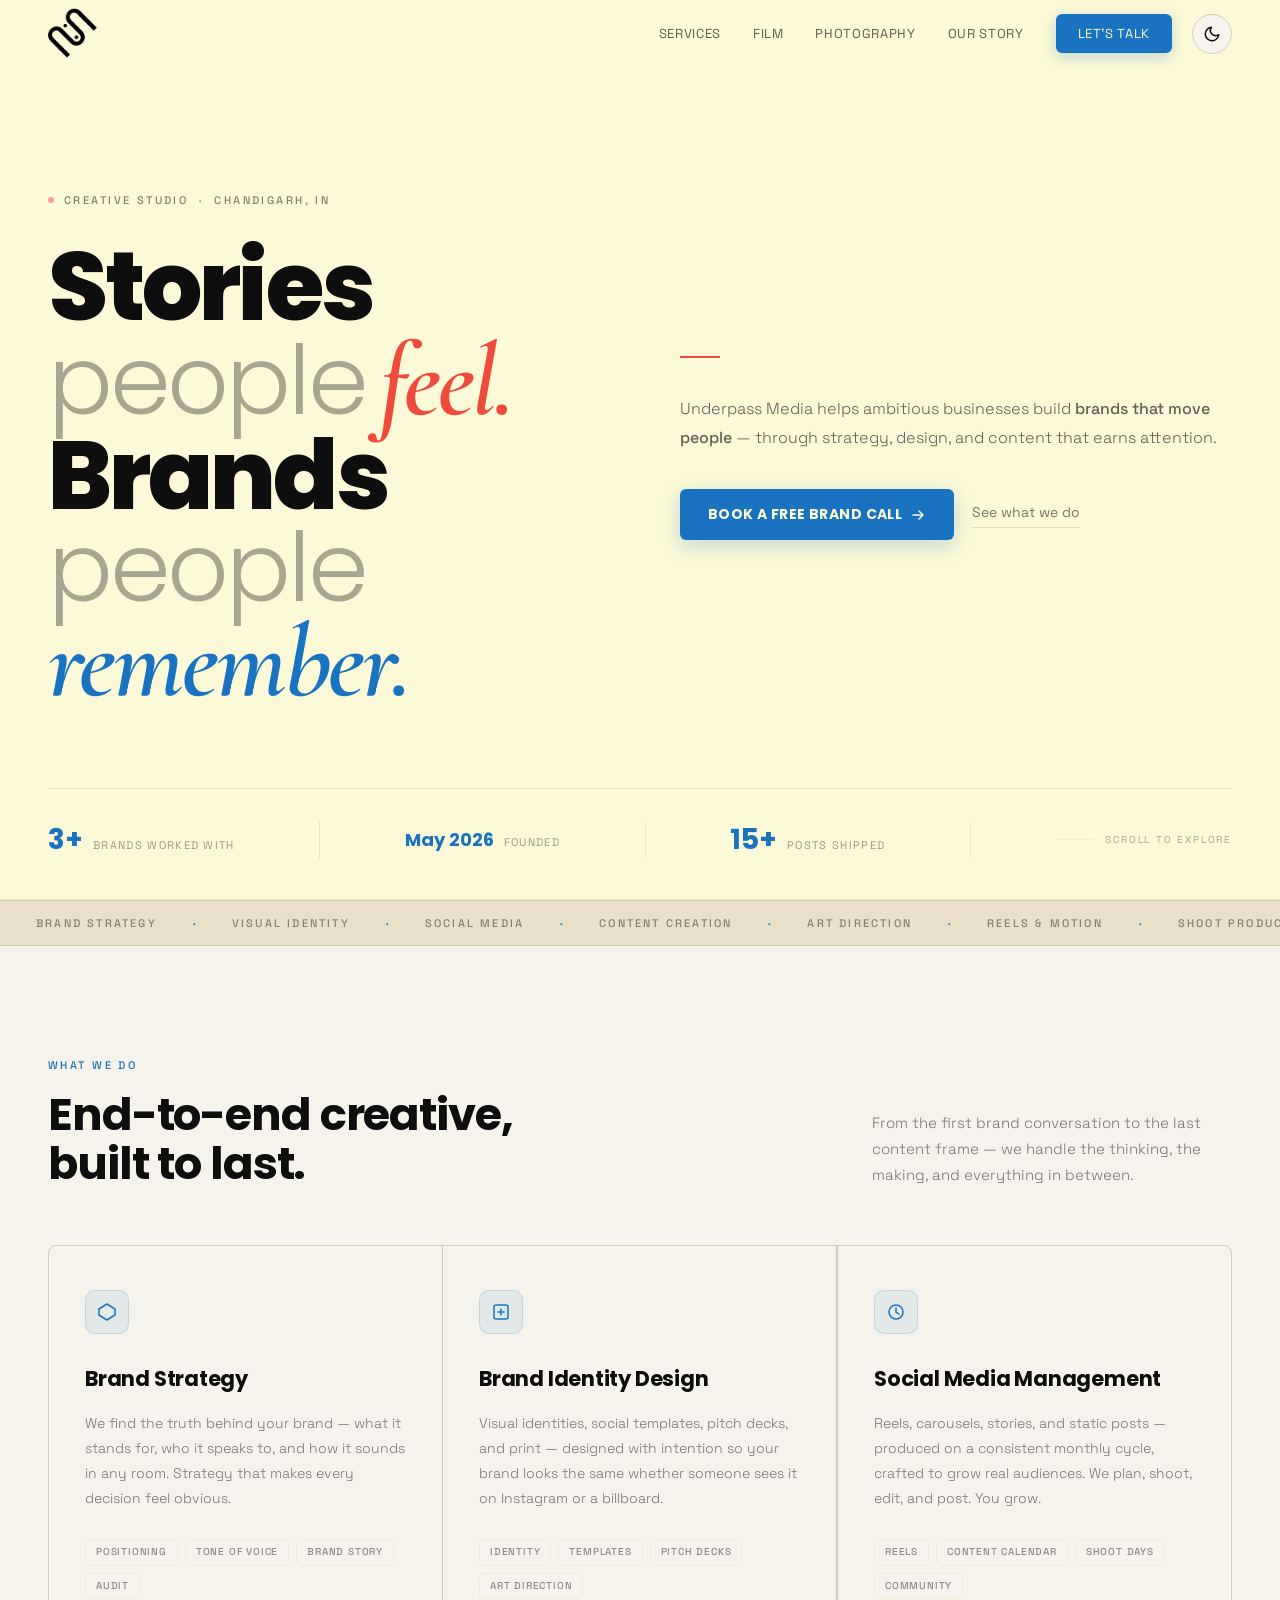
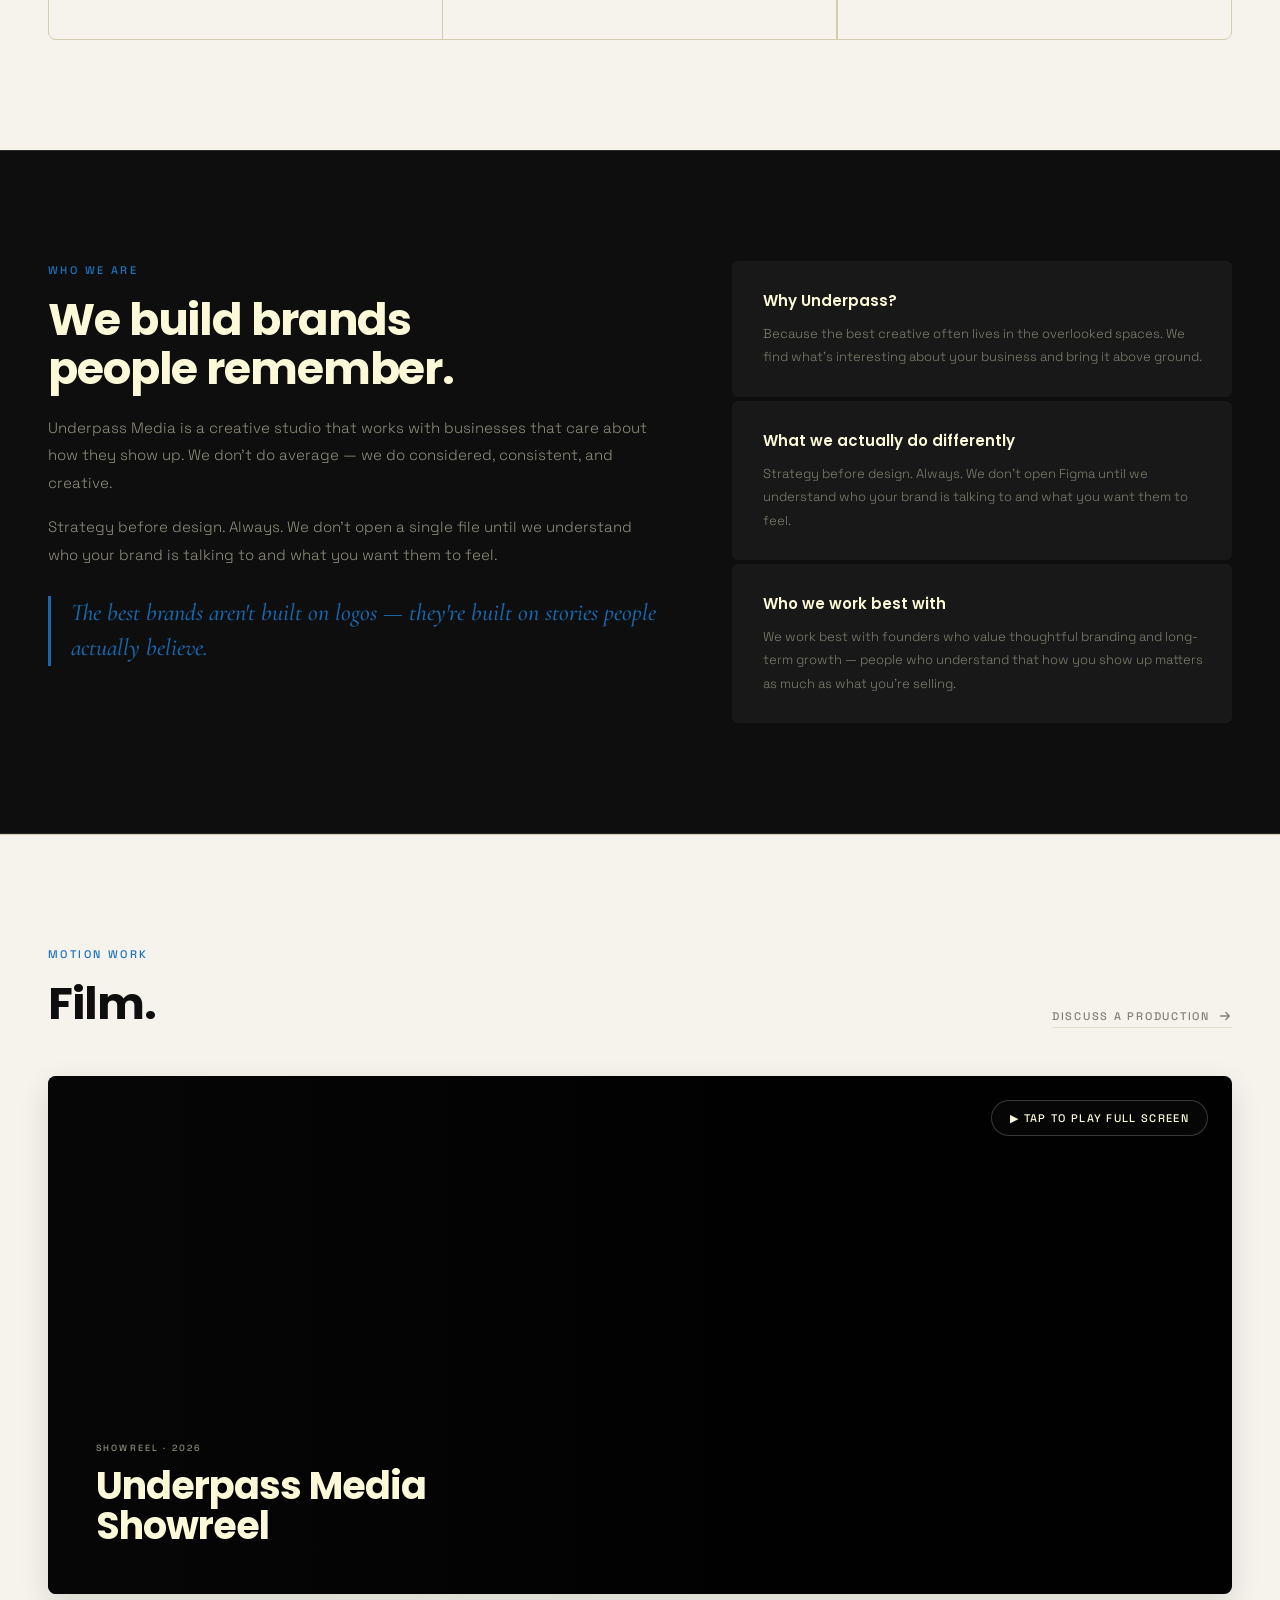
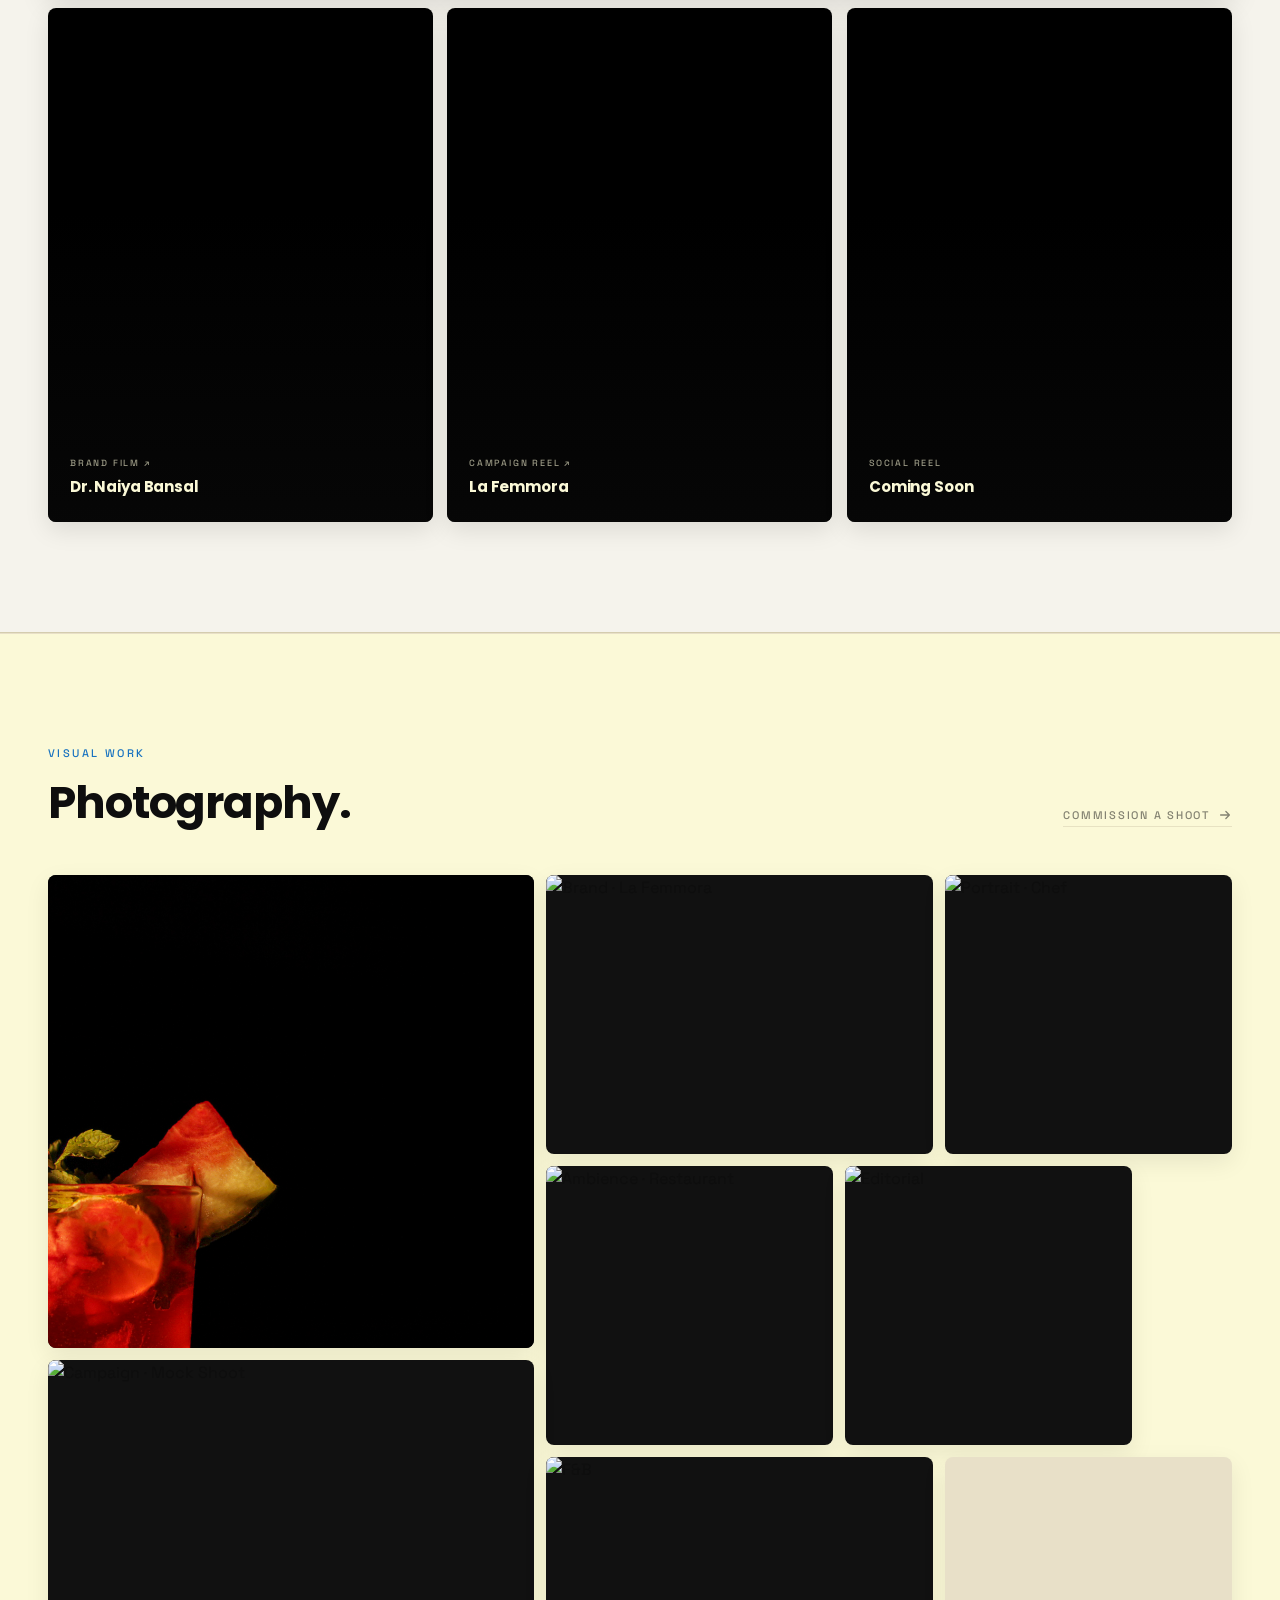
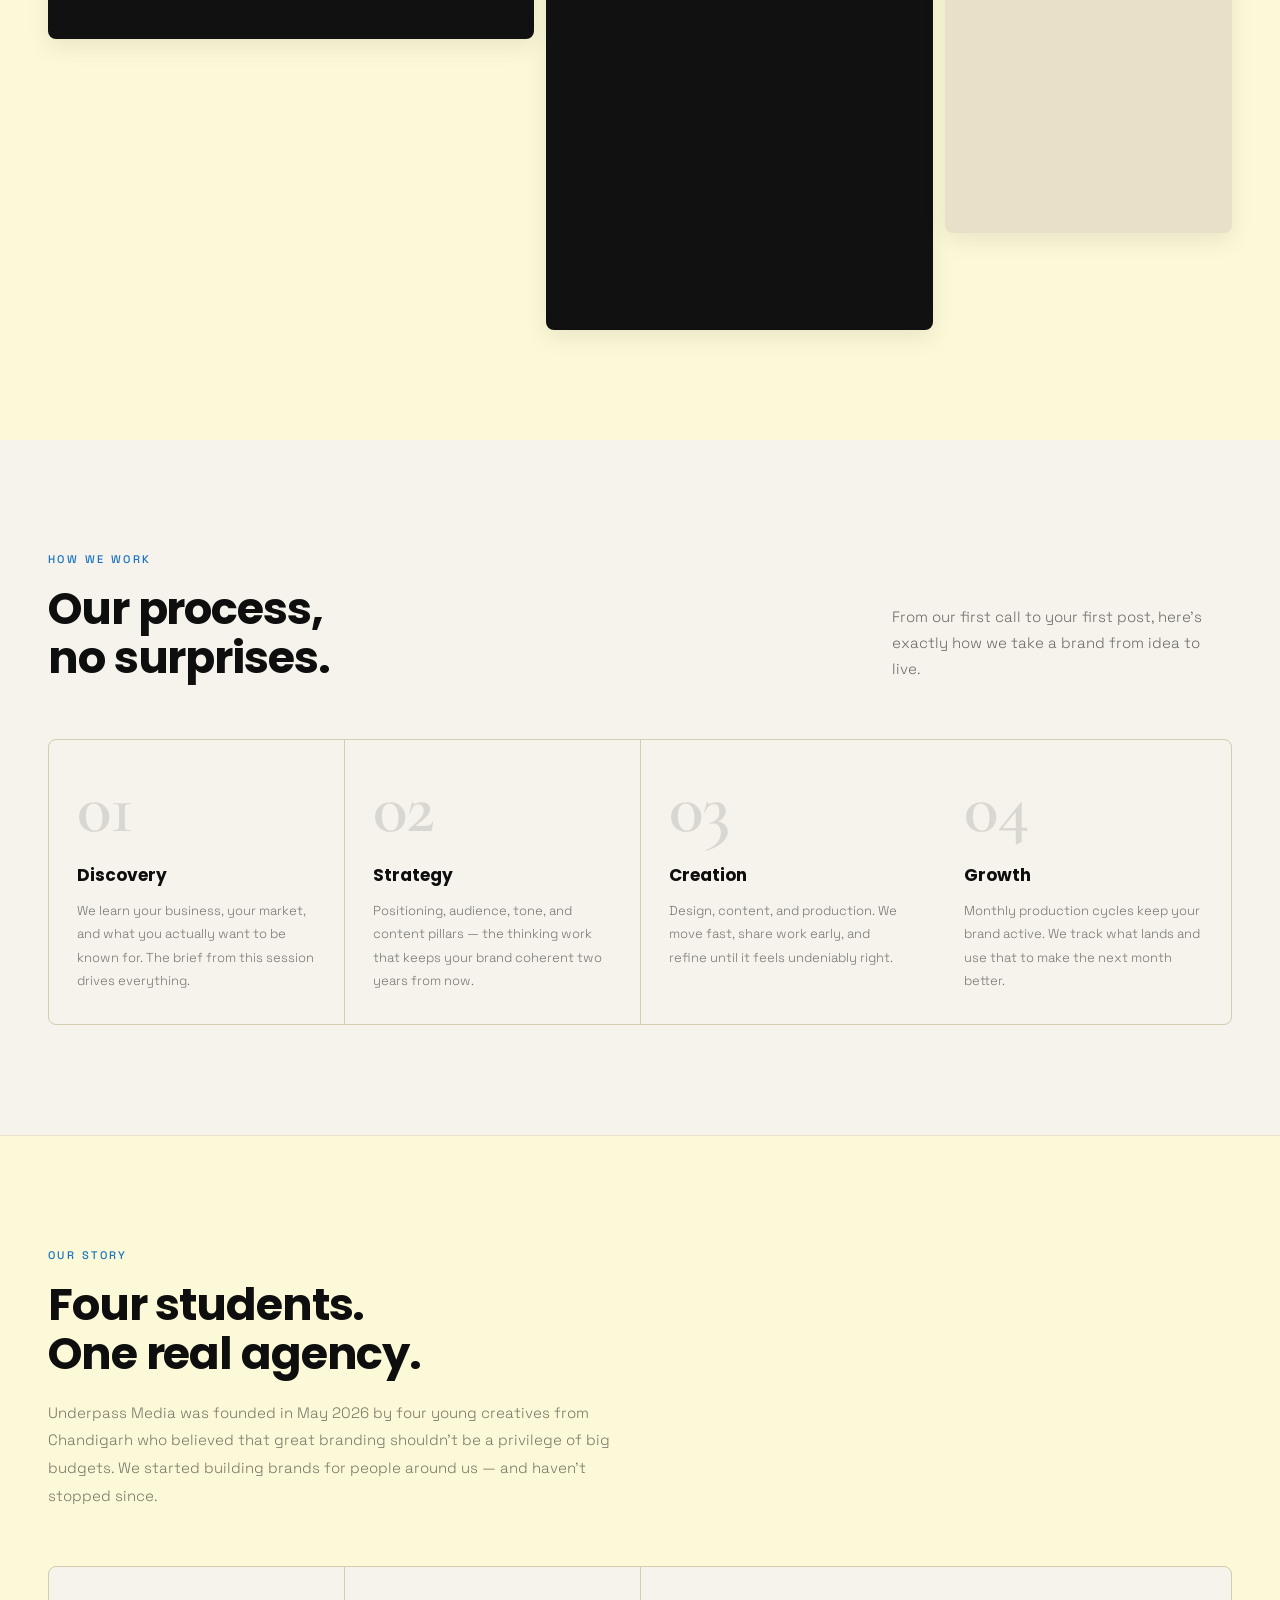
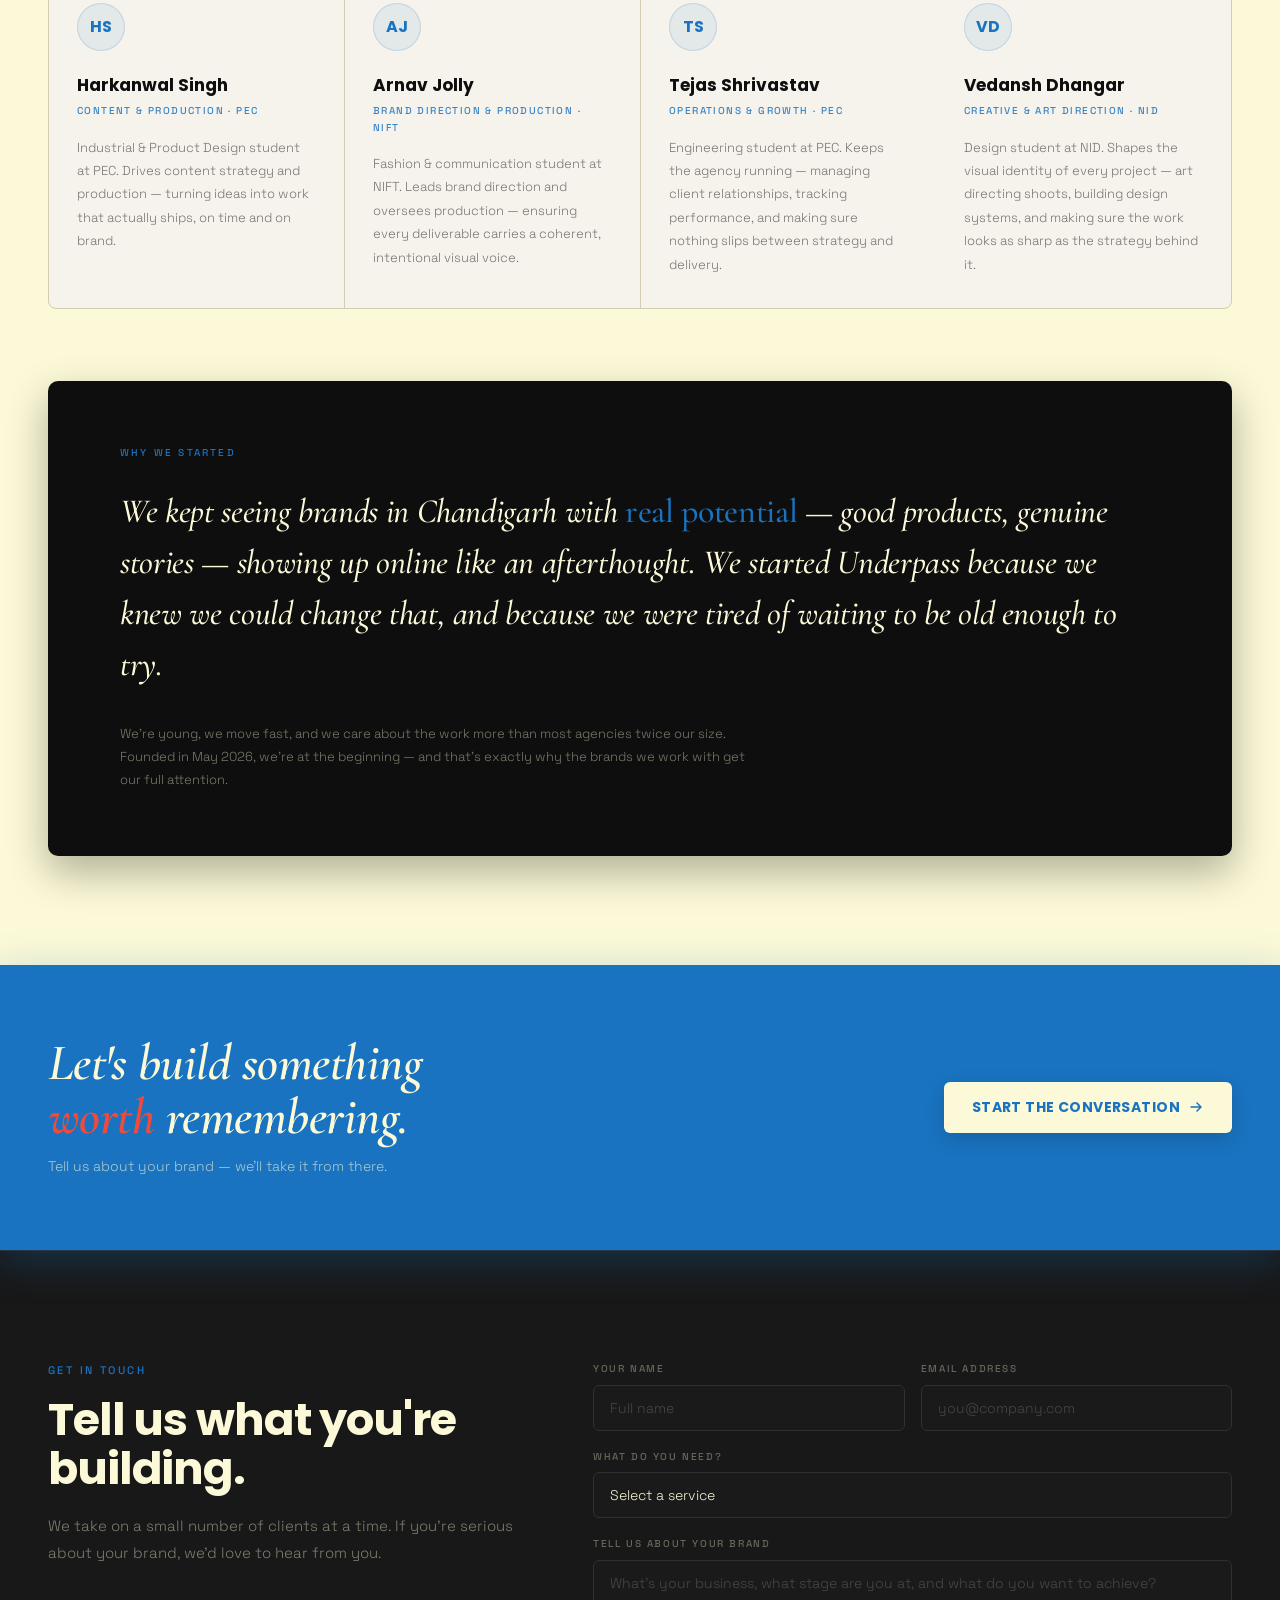
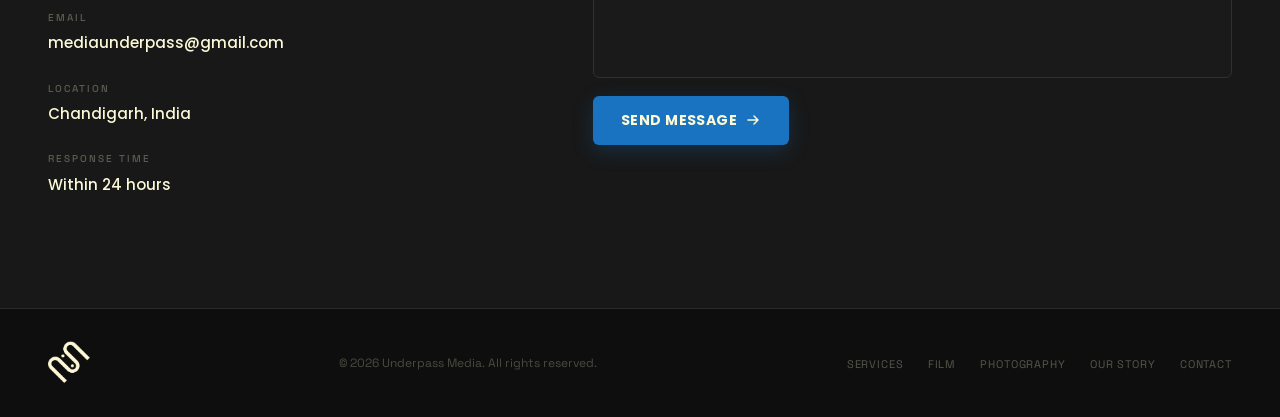
==== commit e4fce241: "Remove custom cursor and update hover effects Removed custom magnetic cursor implementation and adju" ====
--- a/underpass-static-home/index.html
+++ b/underpass-static-home/index.html
@@ -98,65 +98,6 @@
 }
 
 /* ══════════════════════════════════════════
-   CUSTOM INTERACTIVE MAGNETIC CURSOR
-══════════════════════════════════════════ */
-@media (min-width: 992px) {
-  body { cursor: default; }
-  
-  .custom-cursor {
-    position: fixed;
-    top: 0; left: 0;
-    width: 8px; height: 8px;
-    background: var(--blue);
-    border-radius: 50%;
-    pointer-events: none;
-    z-index: 10000;
-    transform: translate(-50%, -50%);
-    transition: width 0.2s, height 0.2s, background-color 0.2s, opacity 0.2s;
-  }
-  
-  .custom-cursor-follower {
-    position: fixed;
-    top: 0; left: 0;
-    width: 36px; height: 36px;
-    border: 1px solid rgba(25, 115, 192, 0.4);
-    background: rgba(25, 115, 192, 0.05);
-    backdrop-filter: blur(2px);
-    border-radius: 50%;
-    pointer-events: none;
-    z-index: 9999;
-    transform: translate(-50%, -50%);
-    display: flex; align-items: center; justify-content: center;
-    font-family: var(--space);
-    font-size: 8px; font-weight: 700;
-    letter-spacing: 0.1em;
-    color: var(--blue);
-    transition: width 0.25s cubic-bezier(0.16, 1, 0.3, 1), 
-                height 0.25s cubic-bezier(0.16, 1, 0.3, 1), 
-                border-color 0.25s, background-color 0.25s, opacity 0.2s;
-    text-transform: uppercase;
-    white-space: nowrap;
-  }
-  
-  .custom-cursor-follower.hover-active {
-    width: 68px; height: 68px;
-    background: rgba(25, 115, 192, 0.9);
-    border-color: var(--blue);
-    color: #fff;
-    box-shadow: 0 0 20px rgba(25, 115, 192, 0.5);
-  }
-
-  .custom-cursor-follower.hover-media {
-    width: 76px; height: 76px;
-    background: rgba(8, 8, 8, 0.85);
-    border-color: var(--blue);
-    color: var(--blue);
-    backdrop-filter: blur(8px);
-    box-shadow: 0 0 25px rgba(0, 0, 0, 0.6);
-  }
-}
-
-/* ══════════════════════════════════════════
    NAV & ADAPTIVE LOGO
 ══════════════════════════════════════════ */
 .nav {
@@ -561,7 +502,7 @@
 }
 
 /* ══════════════════════════════════════════
-   VIDEOGRAPHY SECTION & MAGNETIC TILES
+   VIDEOGRAPHY SECTION & CLEAN HOVER
 ══════════════════════════════════════════ */
 .video-bg {
   background: var(--fog);
@@ -595,7 +536,7 @@
   width: 100%; height: 100%; object-fit: cover;
   transition: transform 0.7s cubic-bezier(0.16, 1, 0.3, 1);
 }
-.video-feature:hover video { transform: scale(1.06); }
+.video-feature:hover video { transform: scale(1.05); }
 .video-feature-overlay {
   position: absolute; inset: 0;
   background: linear-gradient(to right, rgba(8,8,8,0.75) 0%, rgba(8,8,8,0.15) 60%);
@@ -625,7 +566,7 @@
   pointer-events: none; z-index: 3; transition: background 0.3s, transform 0.3s, box-shadow 0.3s;
 }
 .video-feature:hover .video-play-hint {
-  background: var(--blue); transform: scale(1.08);
+  background: var(--blue); transform: scale(1.05);
   box-shadow: 0 0 20px rgba(25, 115, 192, 0.5);
 }
 
@@ -644,7 +585,7 @@
   width: 100%; height: 100%; object-fit: cover;
   transition: transform 0.7s cubic-bezier(0.16, 1, 0.3, 1);
 }
-.video-tile:hover video { transform: scale(1.06); }
+.video-tile:hover video { transform: scale(1.05); }
 .video-tile-overlay {
   position: absolute; inset: 0;
   background: linear-gradient(to top, rgba(8,8,8,0.8) 0%, transparent 60%);
@@ -685,7 +626,7 @@
   width: 100%; height: 100%; object-fit: cover;
   transition: transform 0.7s cubic-bezier(0.16, 1, 0.3, 1);
 }
-.photo-tile:hover img { transform: scale(1.06); }
+.photo-tile:hover img { transform: scale(1.05); }
 .photo-tile-label {
   position: absolute; bottom: 0; left: 0; right: 0;
   padding: 18px 20px;
@@ -1158,10 +1099,6 @@
 <!-- TOP SCROLL PROGRESS BAR -->
 <div class="scroll-progress-bar" id="scrollProgressBar"></div>
 
-<!-- CUSTOM MAGNETIC CURSOR -->
-<div class="custom-cursor" id="customCursor"></div>
-<div class="custom-cursor-follower" id="cursorFollower"></div>
-
 <!-- NAV -->
 <nav class="nav" id="nav">
   <a href="#" class="nav-logo">
@@ -1378,7 +1315,7 @@
     </div>
 
     <!-- Feature video -->
-    <div class="video-feature tilt-card reveal" id="showreelTile" data-cursor="PLAY FILM">
+    <div class="video-feature tilt-card reveal" id="showreelTile">
       <video src="assets/assets-showreel.mp4" autoplay muted loop playsinline></video>
       <div class="video-play-hint">
         <span>▶ Tap to play full screen</span>
@@ -1395,7 +1332,7 @@
     <div class="video-grid">
 
       <!-- Dr. Naiya Bansal Tile -->
-      <a href="https://www.instagram.com/p/DbntQIJmNvq/?utm_source=ig_web_copy_link&igsh=MzRlODBiNWFlZA==" target="_blank" rel="noopener noreferrer" class="video-tile tilt-card reveal delay-1" data-cursor="WATCH REEL">
+      <a href="https://www.instagram.com/p/DbntQIJmNvq/?utm_source=ig_web_copy_link&igsh=MzRlODBiNWFlZA==" target="_blank" rel="noopener noreferrer" class="video-tile tilt-card reveal delay-1">
         <video src="assets/VIDEO-2026-08-14-03-02-49.mp4" autoplay muted loop playsinline></video>
         <div class="video-tile-overlay">
           <div class="video-tile-meta">
@@ -1406,7 +1343,7 @@
       </a>
 
       <!-- La Femmora Tile -->
-      <a href="https://www.instagram.com/reel/DbdSVVWt-s8/?igsh=MXpvZmxkbGh3bjho" target="_blank" rel="noopener noreferrer" class="video-tile tilt-card reveal delay-2" data-cursor="WATCH REEL">
+      <a href="https://www.instagram.com/reel/DbdSVVWt-s8/?igsh=MXpvZmxkbGh3bjho" target="_blank" rel="noopener noreferrer" class="video-tile tilt-card reveal delay-2">
         <video src="assets/lemmora1.mp4" autoplay muted loop playsinline></video>
         <div class="video-tile-overlay">
           <div class="video-tile-meta">
@@ -1445,49 +1382,49 @@
     <!-- PHOTO GRID -->
     <div class="photo-grid reveal">
       <!-- Tile A — MOBE -->
-      <div class="photo-tile tilt-card pt-a" data-cursor="VIEW">
+      <div class="photo-tile tilt-card pt-a">
         <img src="assets/mobe.jpg" alt="Food · MOBE">
         <span class="photo-tile-label">Food · MOBE</span>
       </div>
 
       <!-- Tile B — La Femmora -->
-      <div class="photo-tile tilt-card pt-b" data-cursor="VIEW">
+      <div class="photo-tile tilt-card pt-b">
         <img src="assets/Lafamora1.jpeg" alt="Brand · La Femmora">
         <span class="photo-tile-label">Brand · La Femmora</span>
       </div>
 
       <!-- Tile C — Chef -->
-      <div class="photo-tile tilt-card pt-c" data-cursor="VIEW">
+      <div class="photo-tile tilt-card pt-c">
         <img src="assets/lafemmora chef.jpg" alt="Portrait · Chef">
         <span class="photo-tile-label">Portrait</span>
       </div>
 
       <!-- Tile D — Ambience -->
-      <div class="photo-tile tilt-card pt-d" data-cursor="VIEW">
+      <div class="photo-tile pt-d">
         <img src="assets/ambience.jpg" alt="Ambience · Restaurant">
         <span class="photo-tile-label">Ambience · Restaurant</span>
       </div>
 
       <!-- Tile E — Editorial -->
-      <div class="photo-tile tilt-card pt-e" data-cursor="VIEW">
+      <div class="photo-tile pt-e">
         <img src="assets/brand.jpg" alt="Editorial">
         <span class="photo-tile-label">Editorial</span>
       </div>
 
       <!-- Tile F — Campaign -->
-      <div class="photo-tile tilt-card pt-f" data-cursor="VIEW">
+      <div class="photo-tile pt-f">
         <img src="assets/campaign.png" alt="Campaign · Mock Shoot">
         <span class="photo-tile-label">Campaign · Mock Shoot</span>
       </div>
 
       <!-- Tile G — F&B (4:5 Ratio) -->
-      <div class="photo-tile tilt-card pt-g" data-cursor="VIEW">
+      <div class="photo-tile pt-g">
         <img src="assets/lafemmora2.jpg" alt="F&B">
         <span class="photo-tile-label">F&amp;B</span>
       </div>
 
       <!-- Tile H — Architecture -->
-      <div class="photo-tile tilt-card pt-h" data-cursor="VIEW">
+      <div class="photo-tile pt-h">
         <span class="photo-tile-label">Architecture</span>
       </div>
     </div>
@@ -1725,65 +1662,15 @@
   }, { passive: true });
 
   /* ══════════════════════════════════════════
-     2. CUSTOM INTERACTIVE MAGNETIC CURSOR
-  ══════════════════════════════════════════ */
-  const cursor = document.getElementById('customCursor');
-  const follower = document.getElementById('cursorFollower');
-
-  if (window.innerWidth >= 992 && cursor && follower) {
-    let mouseX = 0, mouseY = 0;
-    let followerX = 0, followerY = 0;
-
-    window.addEventListener('mousemove', (e) => {
-      mouseX = e.clientX;
-      mouseY = e.clientY;
-      cursor.style.left = mouseX + 'px';
-      cursor.style.top = mouseY + 'px';
-    });
-
-    function animateCursor() {
-      followerX += (mouseX - followerX) * 0.15;
-      followerY += (mouseY - followerY) * 0.15;
-      follower.style.left = followerX + 'px';
-      follower.style.top = followerY + 'px';
-      requestAnimationFrame(animateCursor);
-    }
-    animateCursor();
-
-    // Hover interactions for Cursor
-    document.querySelectorAll('a, button, input, select, textarea').forEach(el => {
-      el.addEventListener('mouseenter', () => {
-        follower.classList.add('hover-active');
-      });
-      el.addEventListener('mouseleave', () => {
-        follower.classList.remove('hover-active');
-        follower.textContent = '';
-      });
-    });
-
-    document.querySelectorAll('[data-cursor]').forEach(el => {
-      el.addEventListener('mouseenter', () => {
-        const text = el.getAttribute('data-cursor');
-        follower.textContent = text;
-        follower.classList.add('hover-media');
-      });
-      el.addEventListener('mouseleave', () => {
-        follower.textContent = '';
-        follower.classList.remove('hover-media');
-      });
-    });
-  }
-
-  /* ══════════════════════════════════════════
-     3. 3D TILT EFFECT ON CARDS
+     2. 3D TILT EFFECT ON CARDS
   ══════════════════════════════════════════ */
   document.querySelectorAll('.tilt-card').forEach(card => {
     card.addEventListener('mousemove', (e) => {
       const rect = card.getBoundingClientRect();
       const x = e.clientX - rect.left - rect.width / 2;
       const y = e.clientY - rect.top - rect.height / 2;
-      const rotateX = (-y / rect.height) * 12;
-      const rotateY = (x / rect.width) * 12;
+      const rotateX = (-y / rect.height) * 10;
+      const rotateY = (x / rect.width) * 10;
       card.style.transform = `perspective(1000px) rotateX(${rotateX}deg) rotateY(${rotateY}deg) scale3d(1.02, 1.02, 1.02)`;
     });
 
@@ -2067,3 +1954,4 @@
 </script>
 </body>
 </html>
+
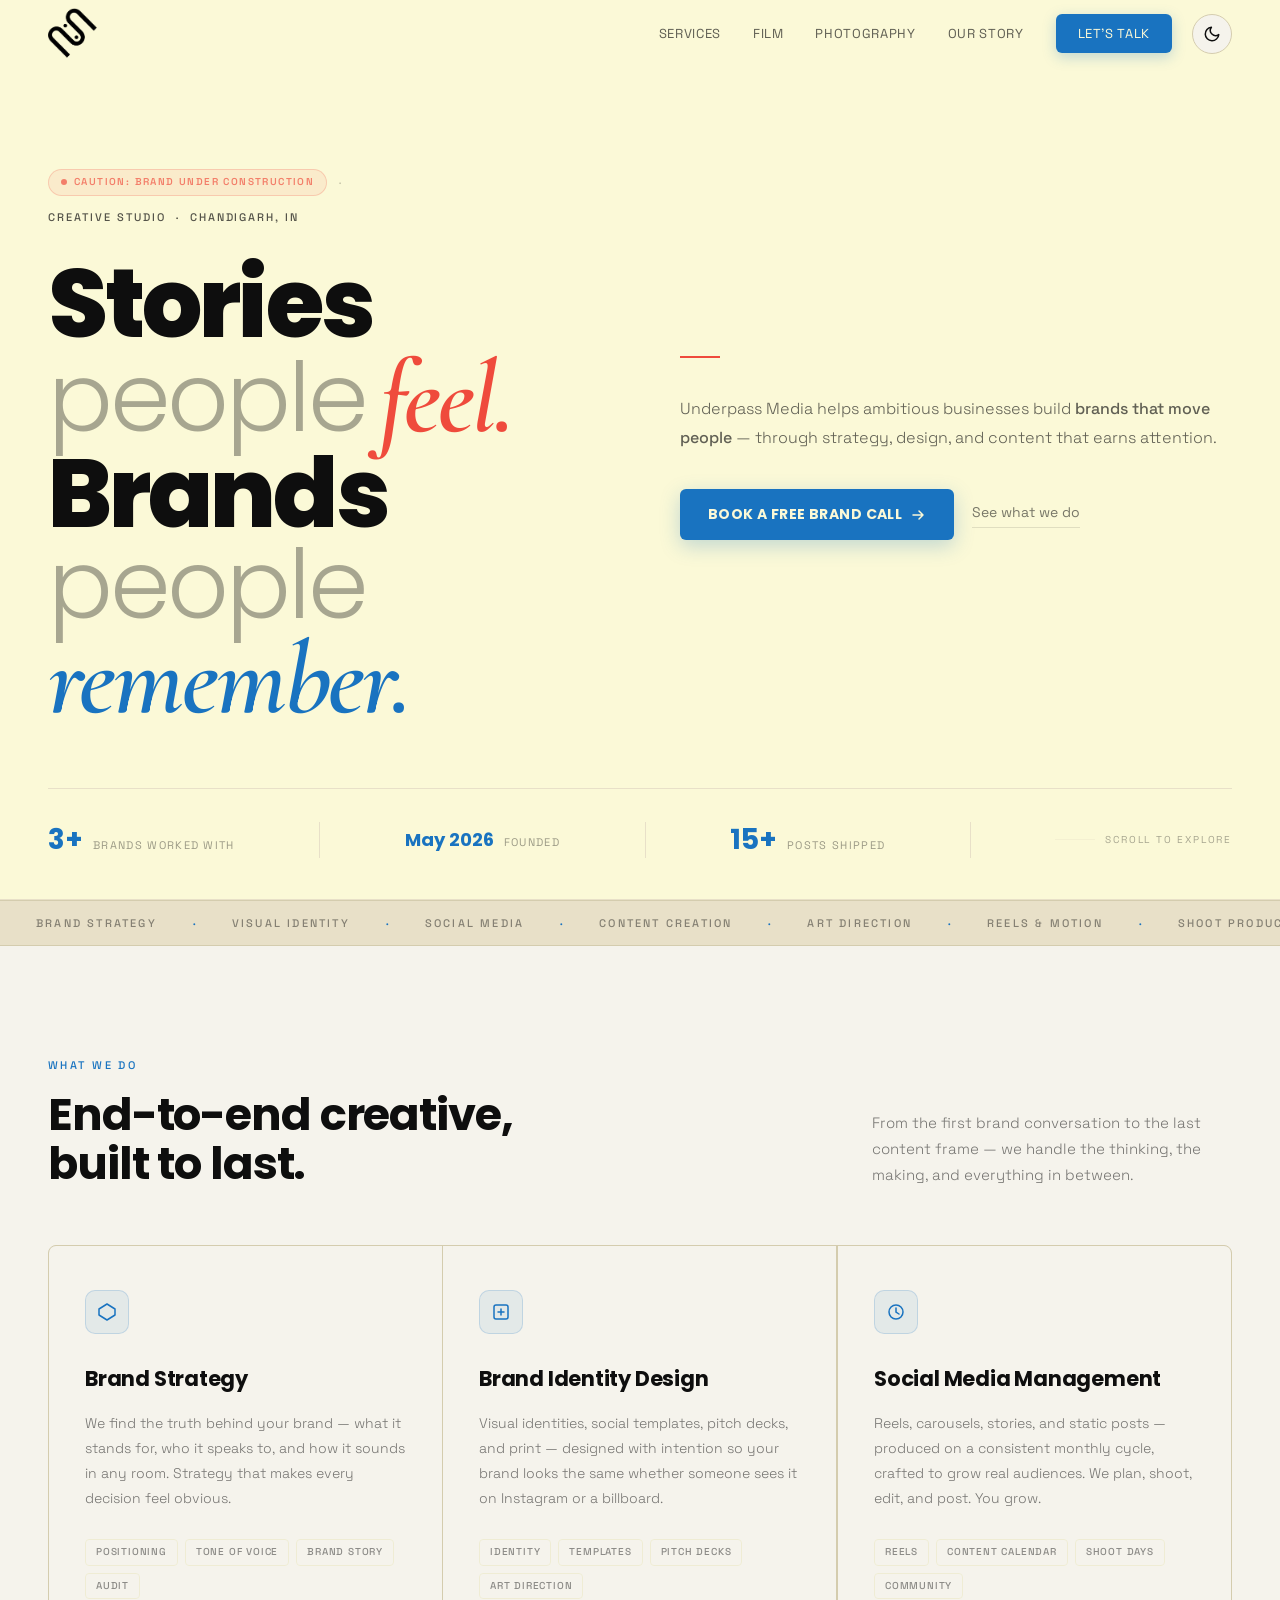
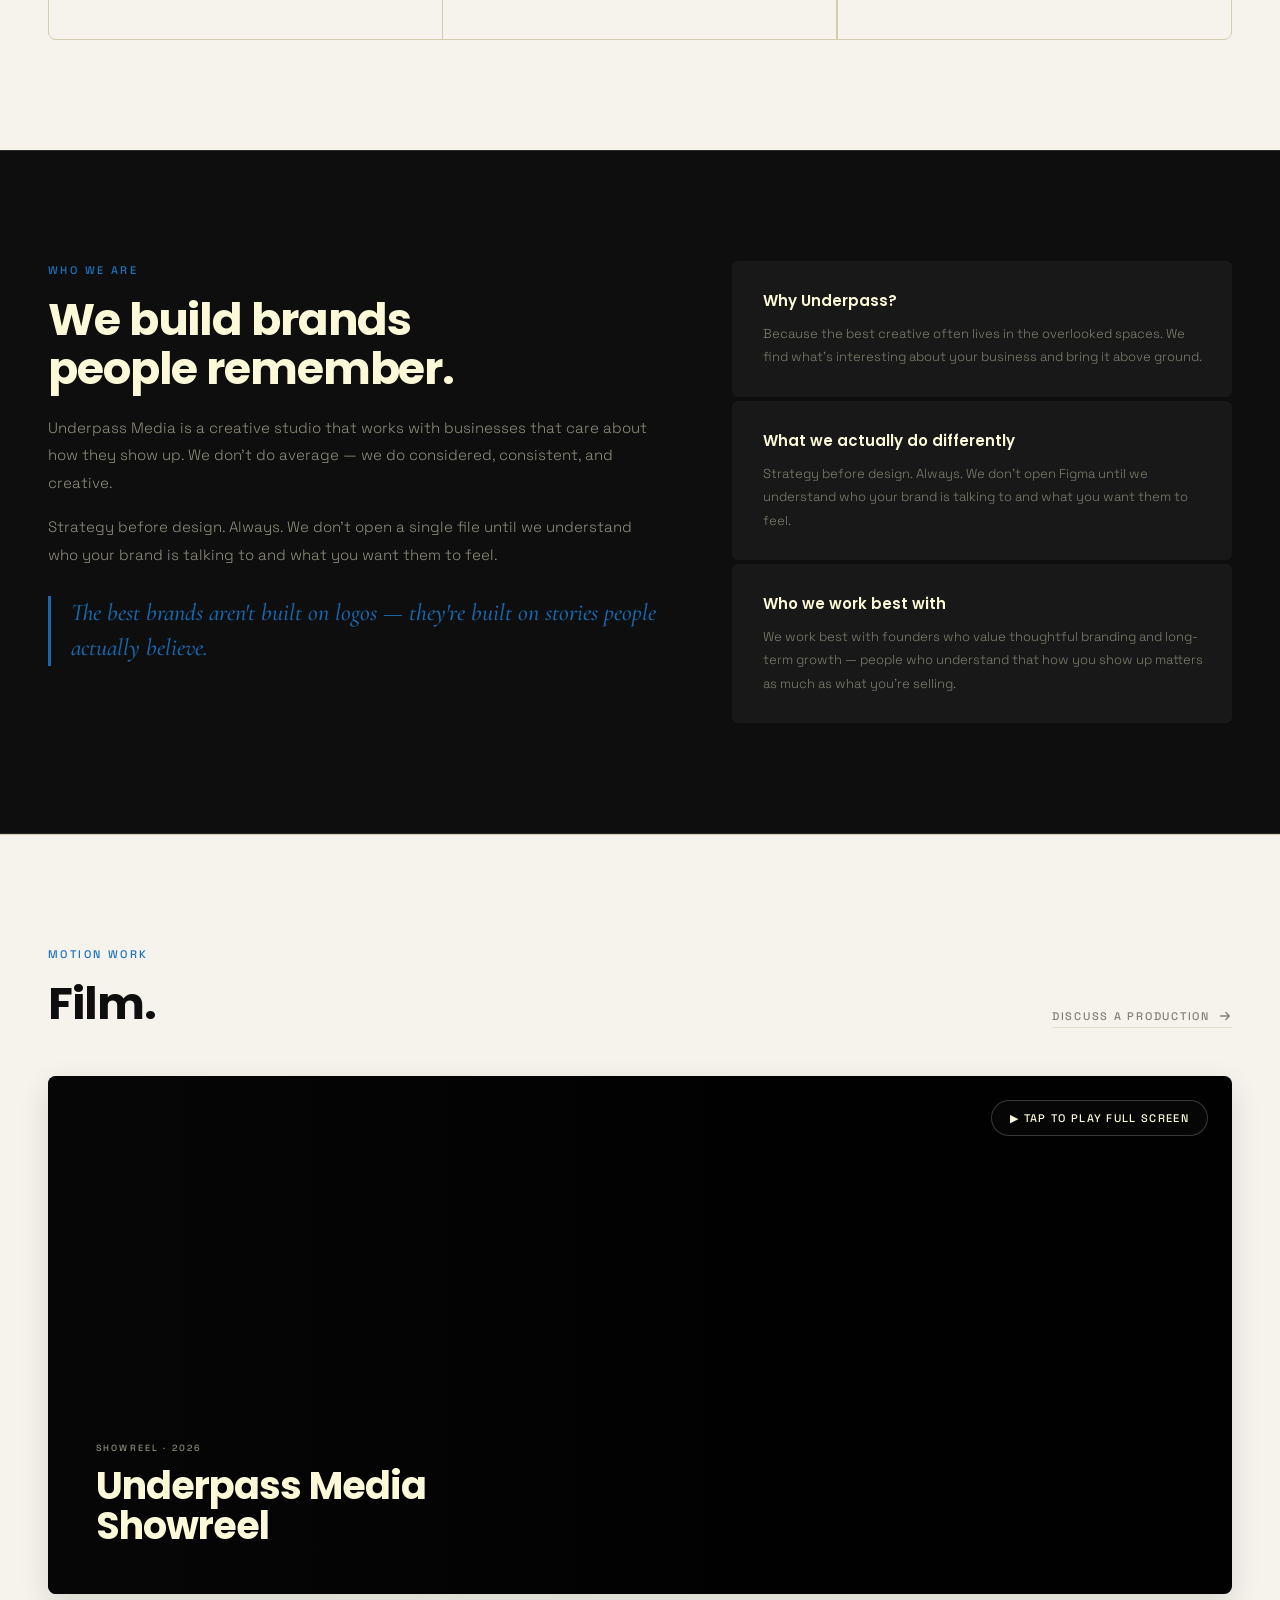
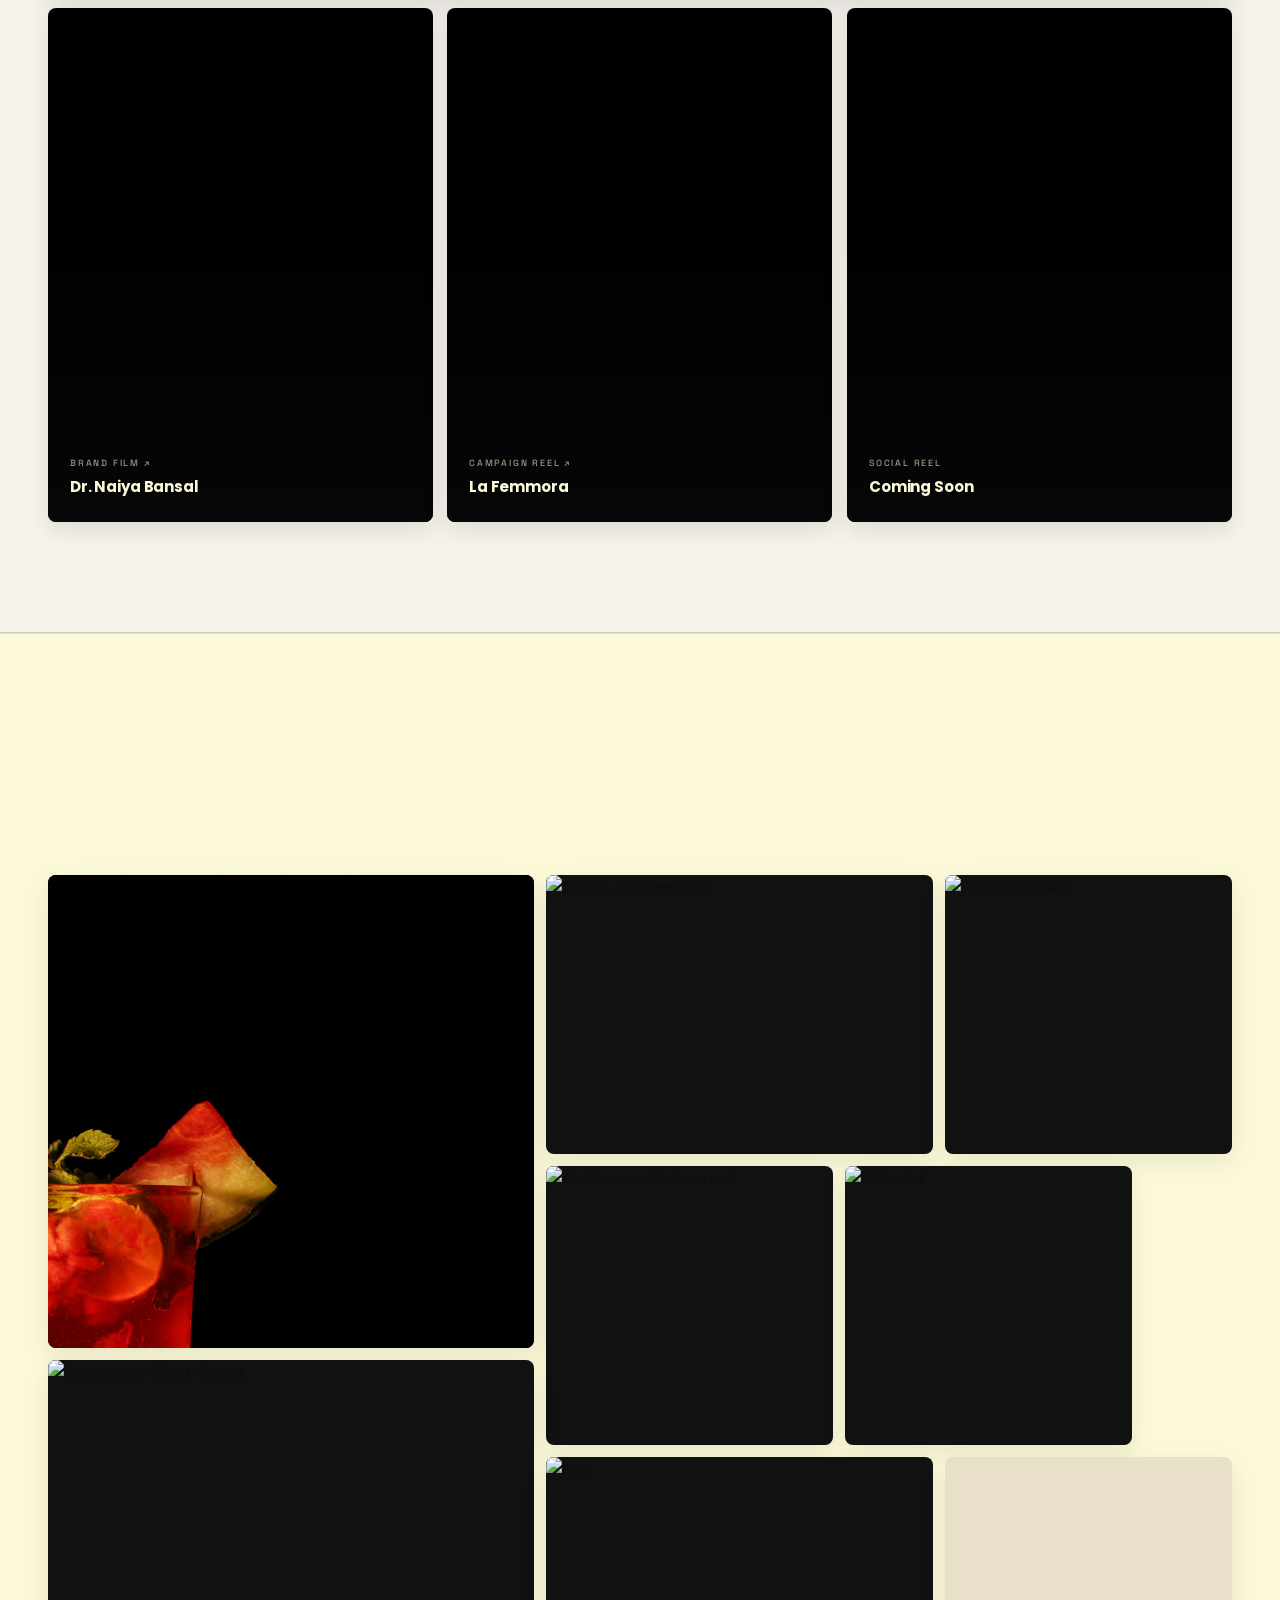
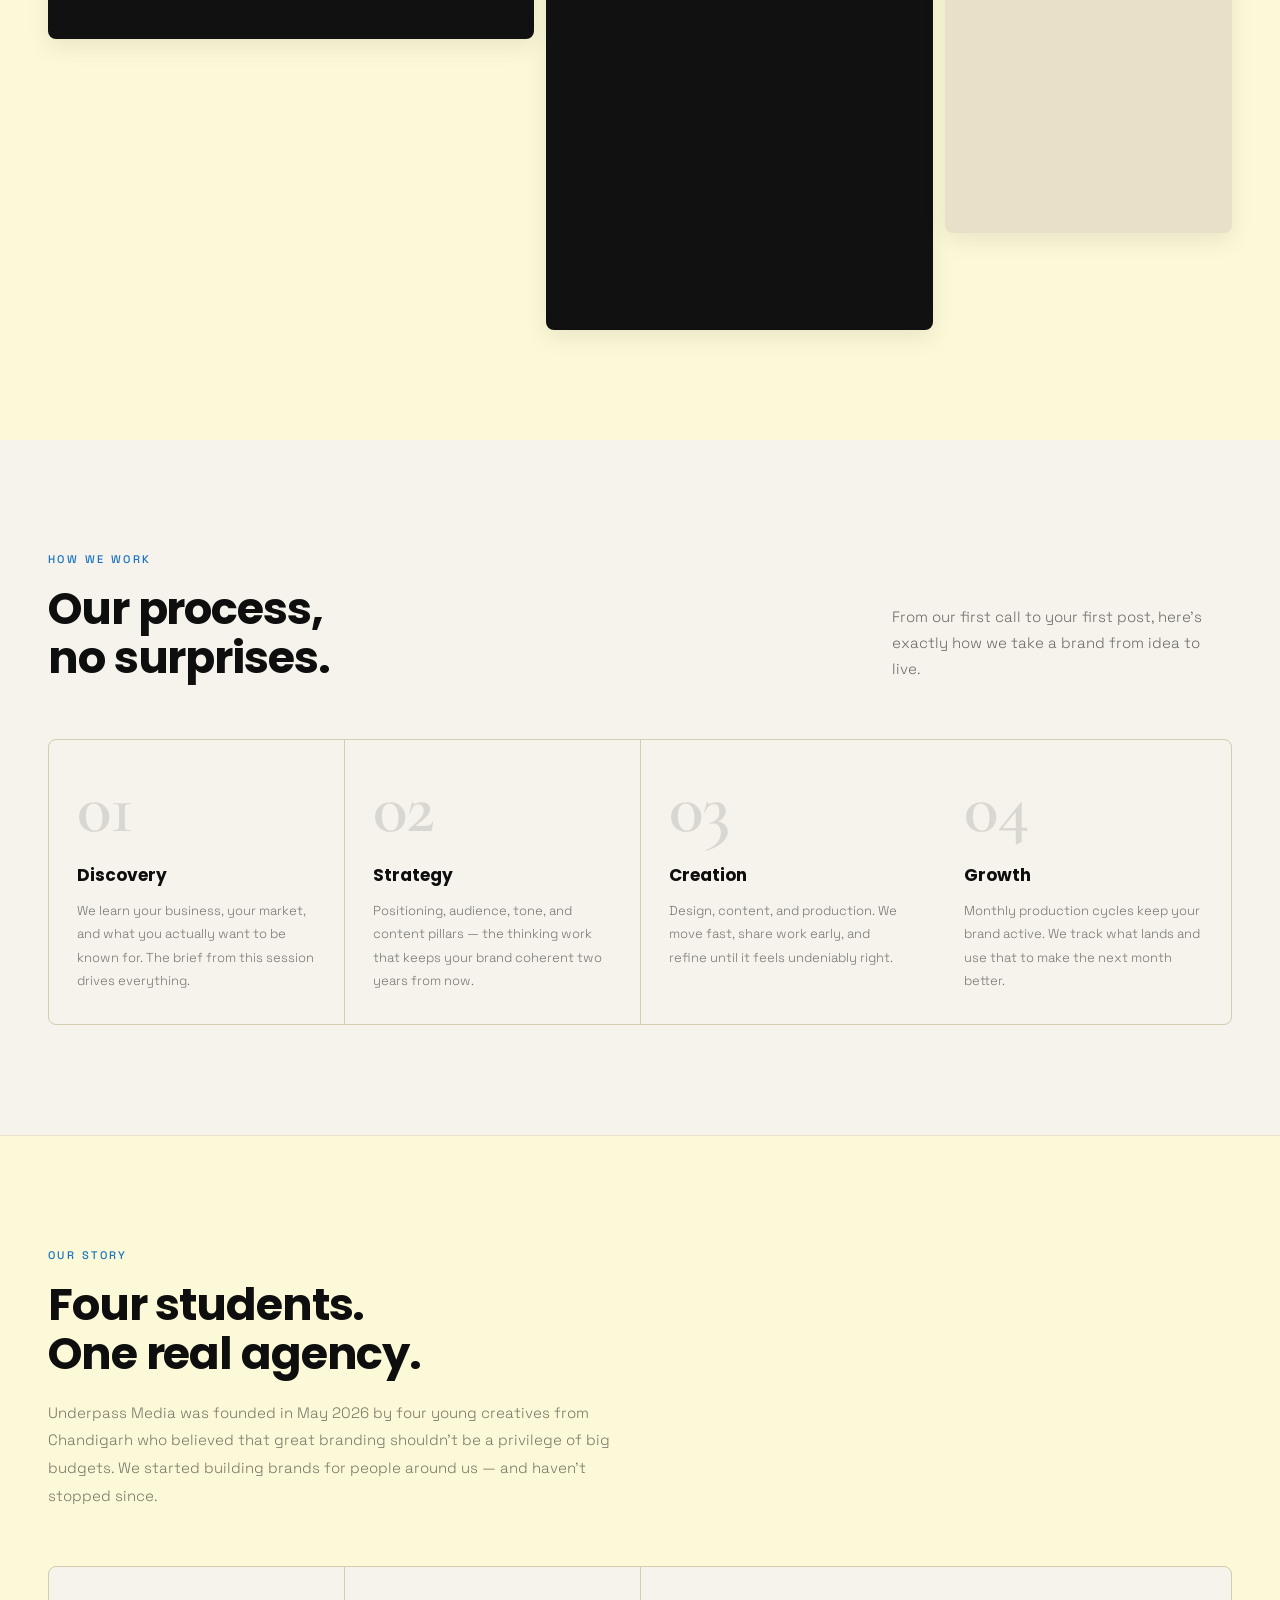
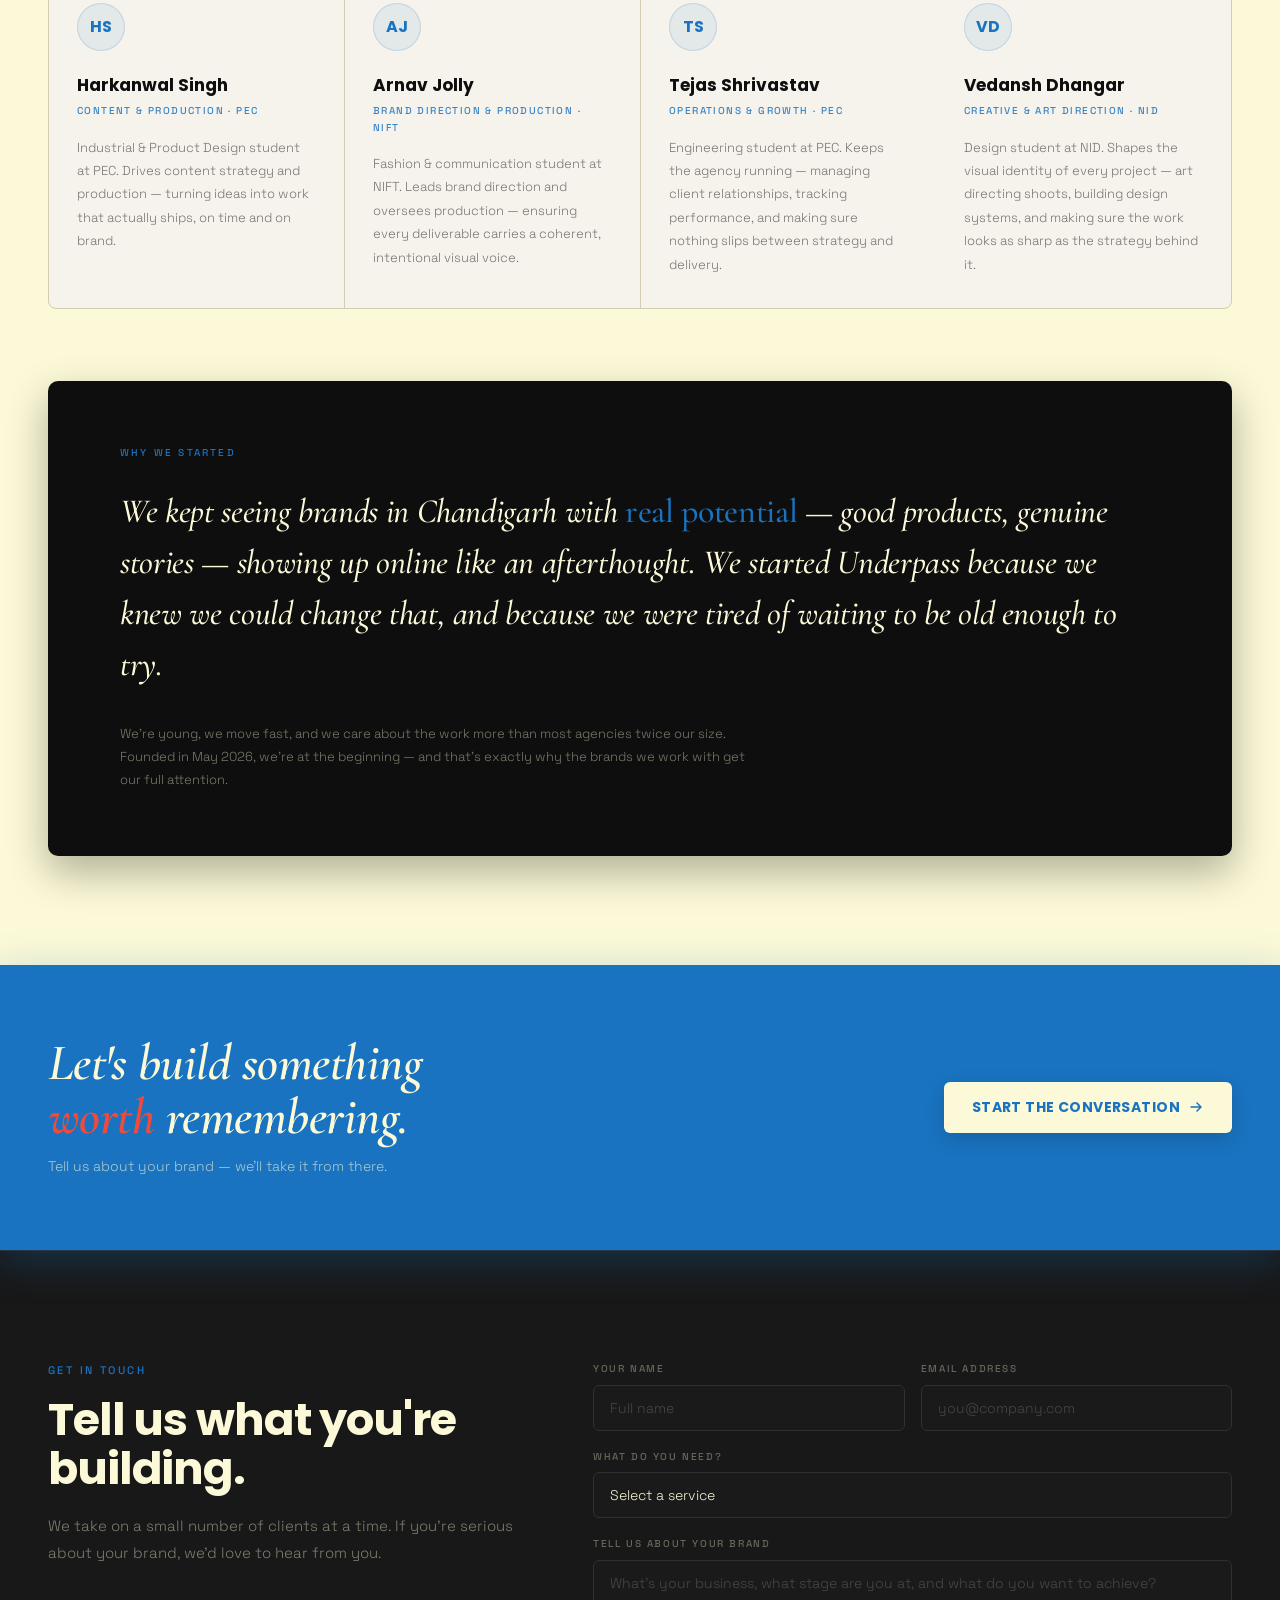
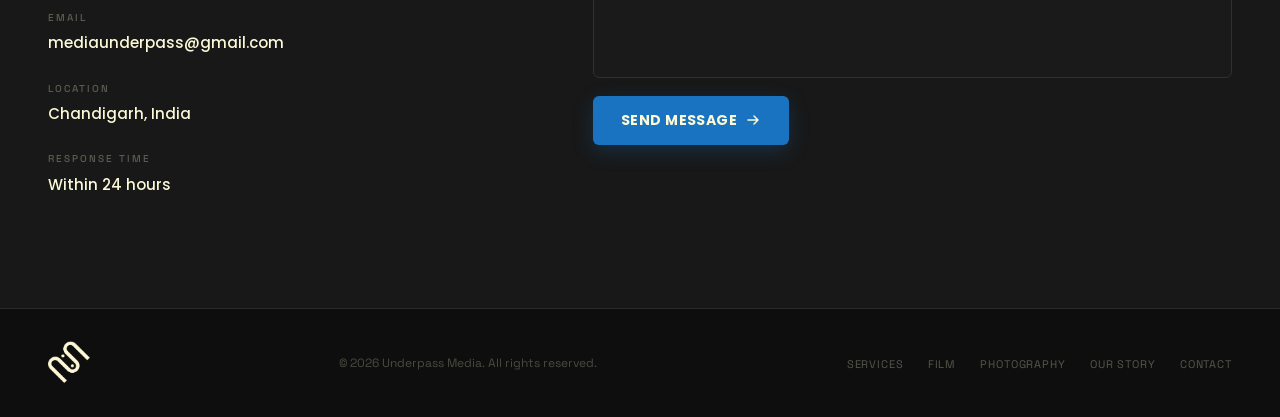
==== commit 81863e81: "Update index.html" ====
--- a/underpass-static-home/index.html
+++ b/underpass-static-home/index.html
@@ -203,22 +203,38 @@
   will-change: transform;
 }
 .hero-kicker {
-  display: inline-flex; align-items: center; gap: 10px;
+  display: inline-flex; align-items: center; gap: 12px; flex-wrap: wrap;
   font-family: var(--space);
   font-size: 11px; font-weight: 500;
-  letter-spacing: 0.22em; text-transform: uppercase;
-  color: var(--black); opacity: 0.5;
+  letter-spacing: 0.18em; text-transform: uppercase;
+  color: var(--black); opacity: 0.7;
   margin-bottom: 32px;
 }
-.hero-kicker-dot {
+.caution-badge {
+  display: inline-flex; align-items: center; gap: 7px;
+  background: rgba(239, 75, 60, 0.1);
+  border: 1px solid rgba(239, 75, 60, 0.3);
+  color: var(--red);
+  font-family: var(--space);
+  font-size: 10px; font-weight: 600;
+  letter-spacing: 0.14em; text-transform: uppercase;
+  padding: 4px 12px; border-radius: 20px;
+  transition: transform 0.2s, background 0.2s;
+}
+.caution-badge:hover {
+  transform: scale(1.04);
+  background: rgba(239, 75, 60, 0.18);
+}
+.caution-dot {
   width: 6px; height: 6px;
   background: var(--red); border-radius: 50%;
-  animation: pulseDot 2s infinite ease-in-out;
+  animation: pulseDot 1.5s infinite ease-in-out;
 }
 @keyframes pulseDot {
   0%, 100% { transform: scale(1); opacity: 1; }
-  50% { transform: scale(1.6); opacity: 0.5; }
-}
+  50% { transform: scale(1.6); opacity: 0.4; }
+}
+.hero-kicker-sep { opacity: 0.3; }
 
 .hero-h1 {
   font-family: var(--poppins);
@@ -1142,7 +1158,11 @@
   <div class="hero-body">
     <div class="hero-left">
       <div class="hero-kicker">
-        <span class="hero-kicker-dot"></span>
+        <span class="caution-badge">
+          <span class="caution-dot"></span>
+          Caution: Brand Under Construction
+        </span>
+        <span class="hero-kicker-sep">·</span>
         Creative Studio &nbsp;·&nbsp; Chandigarh, IN
       </div>
       <h1 class="hero-h1">
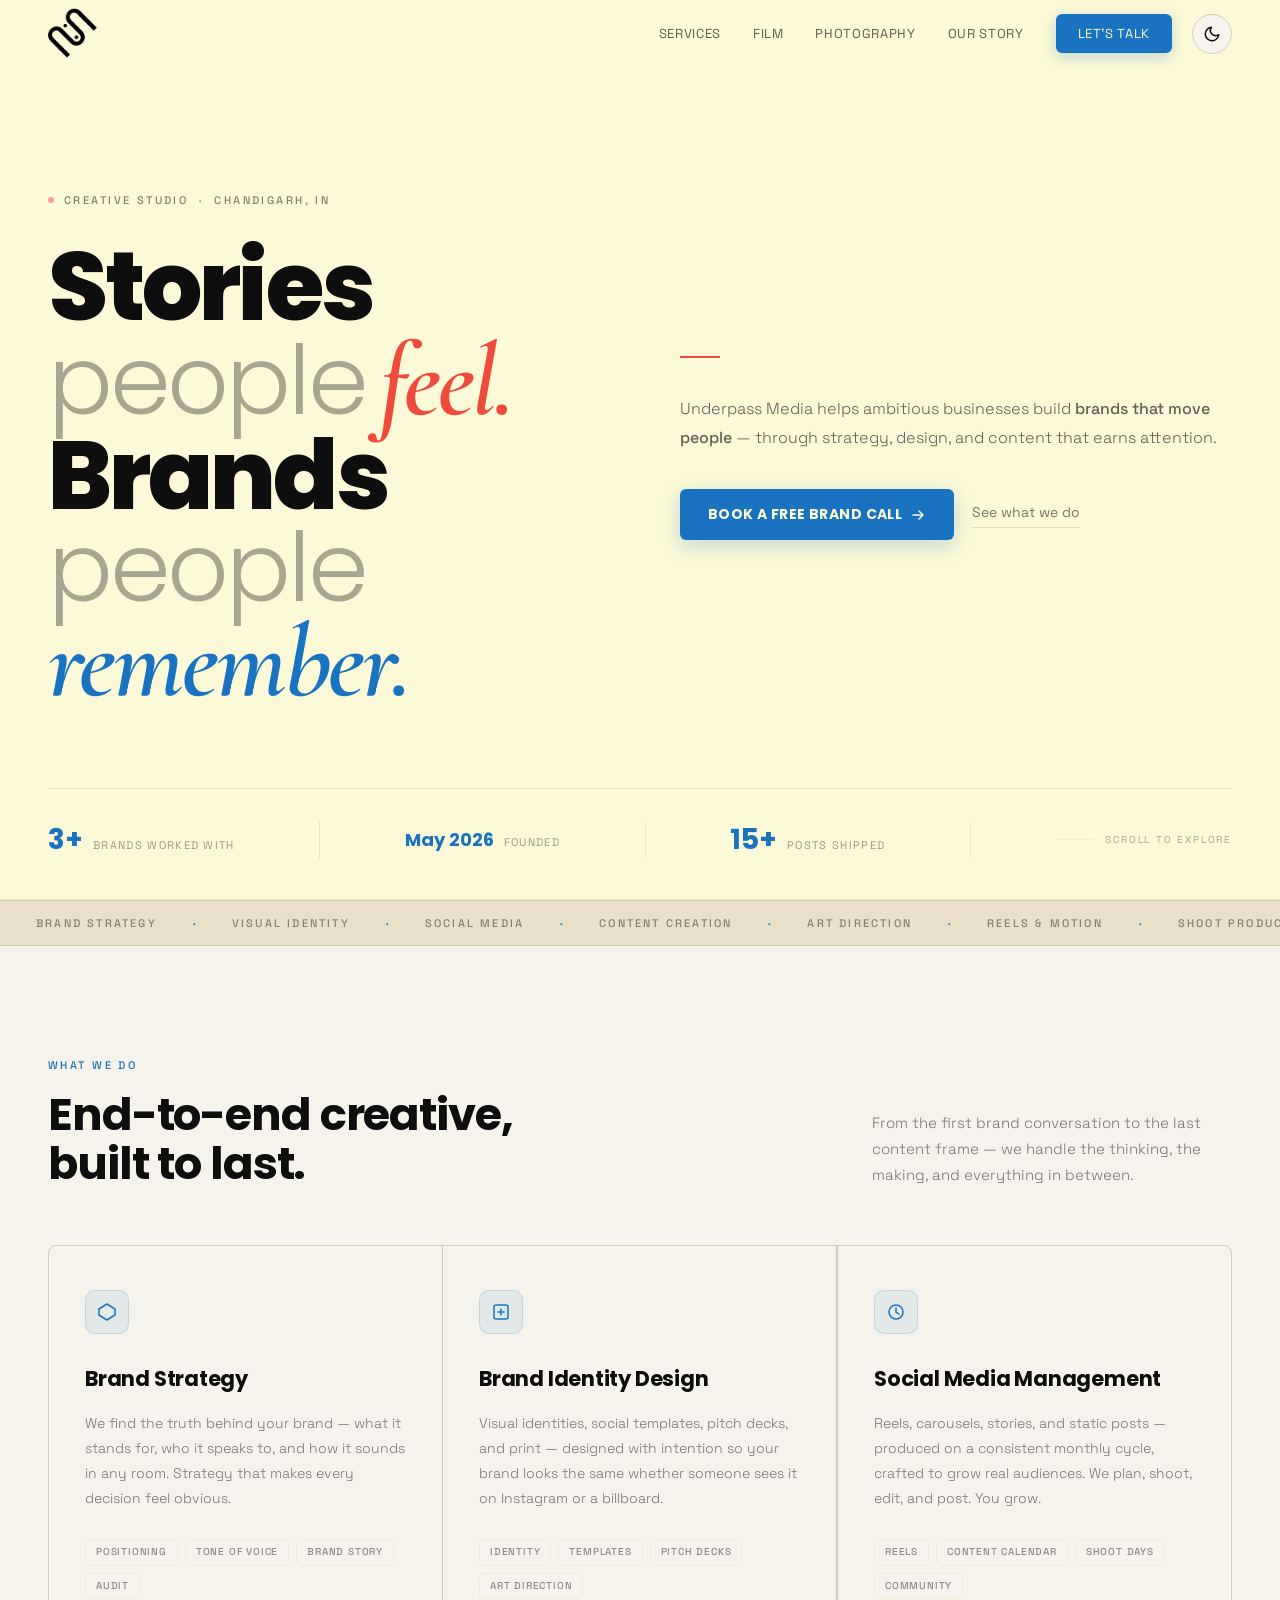
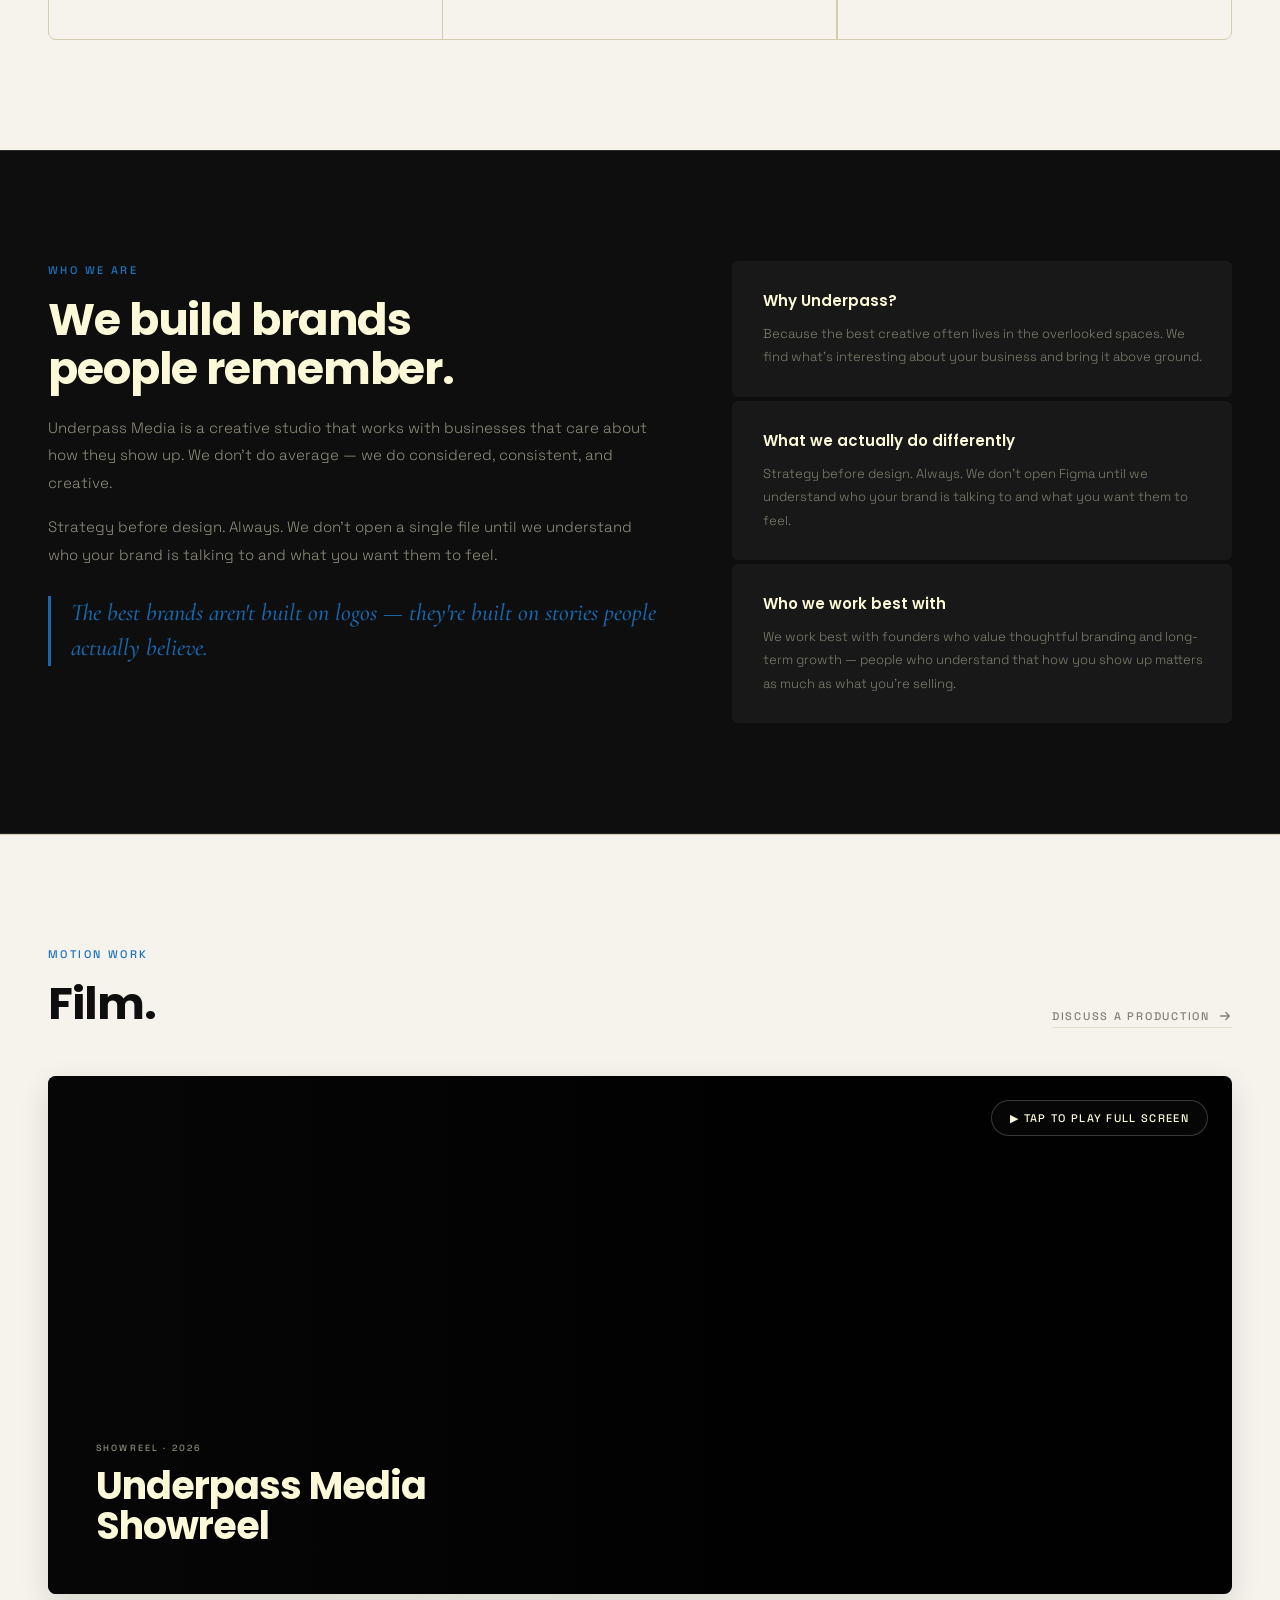
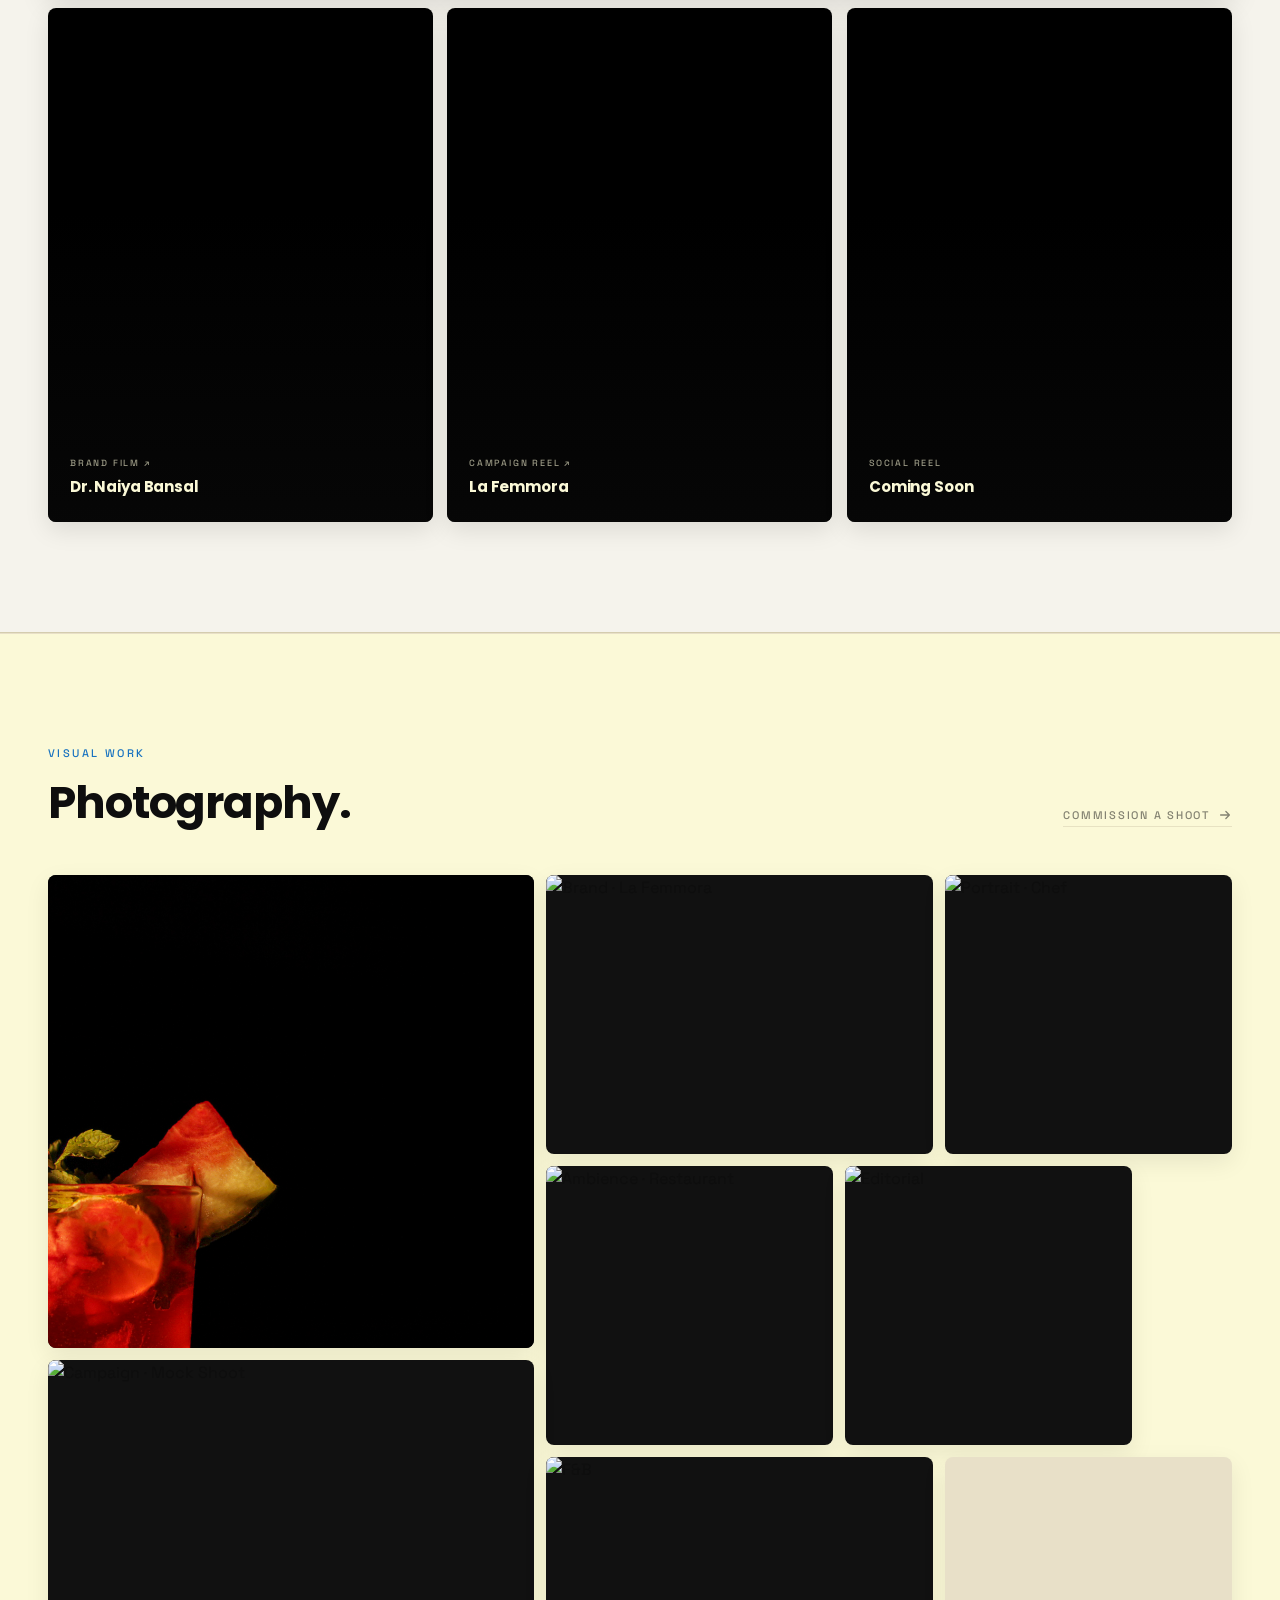
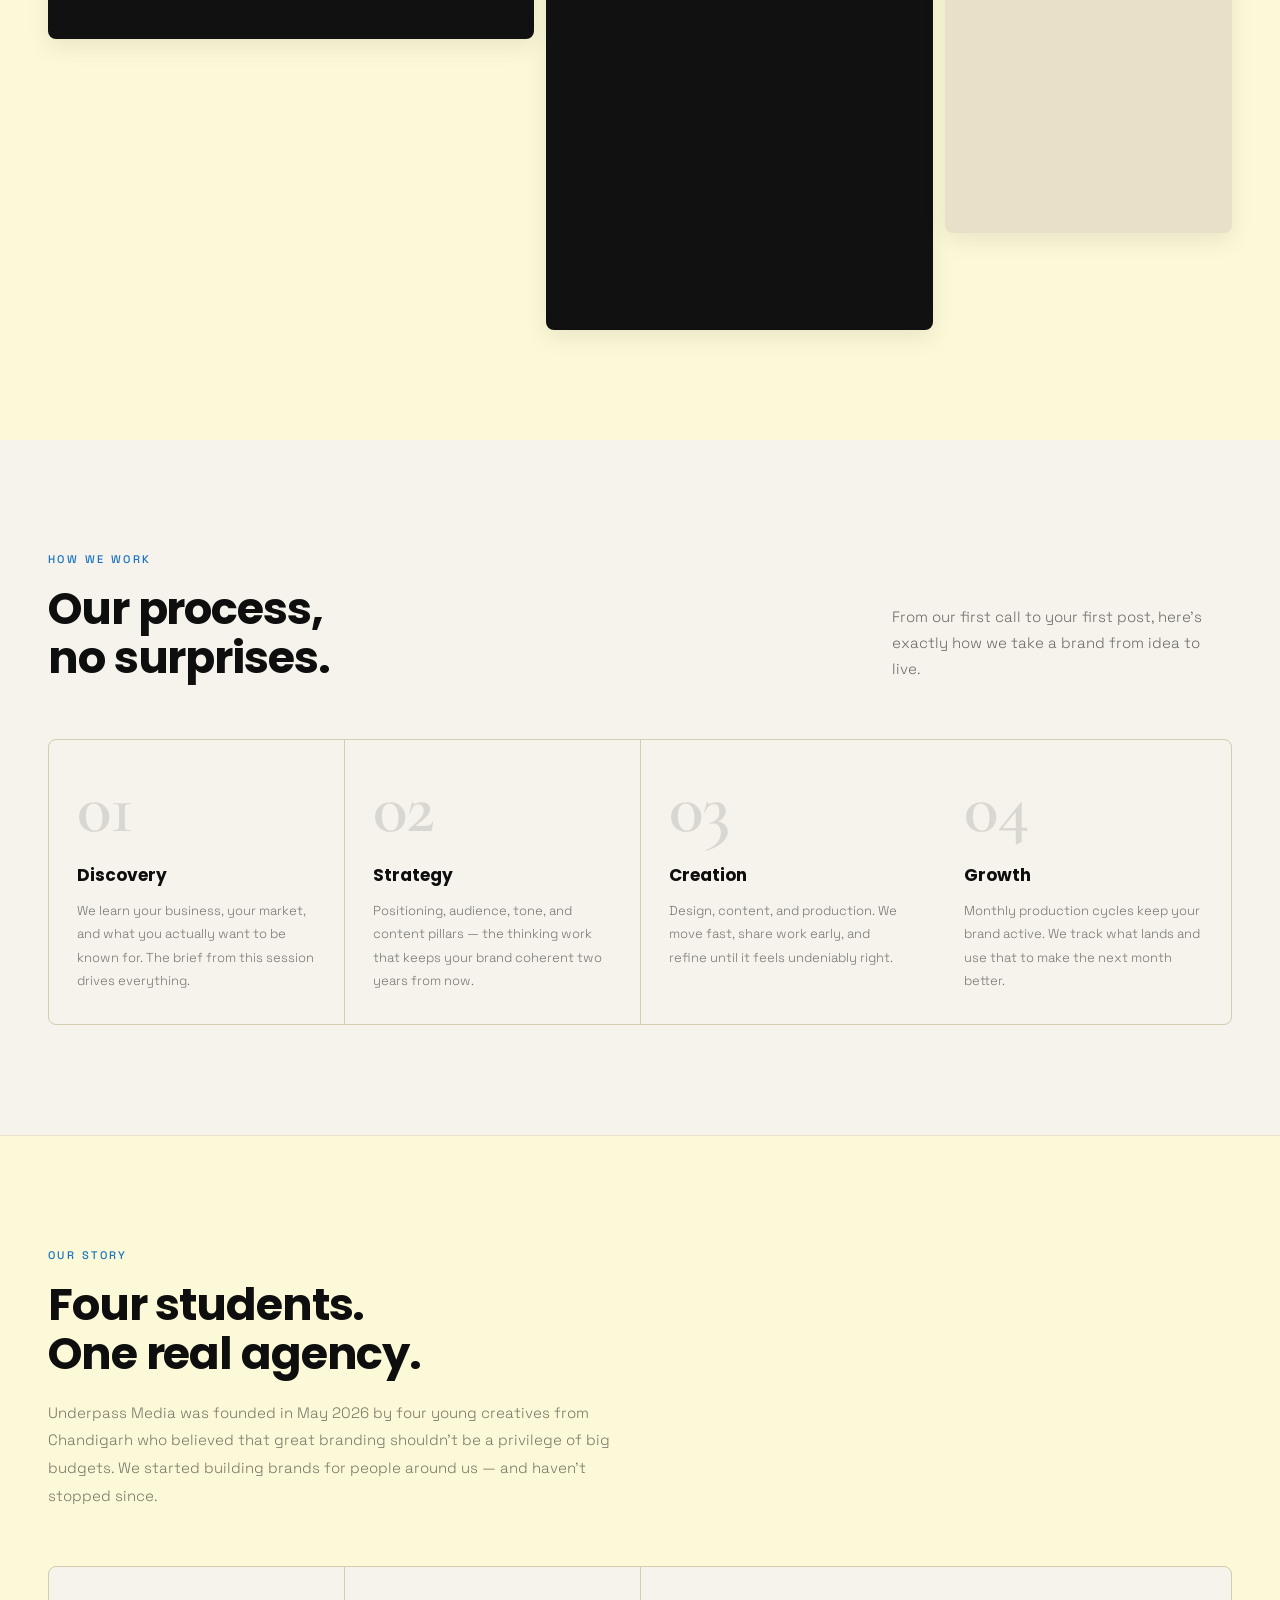
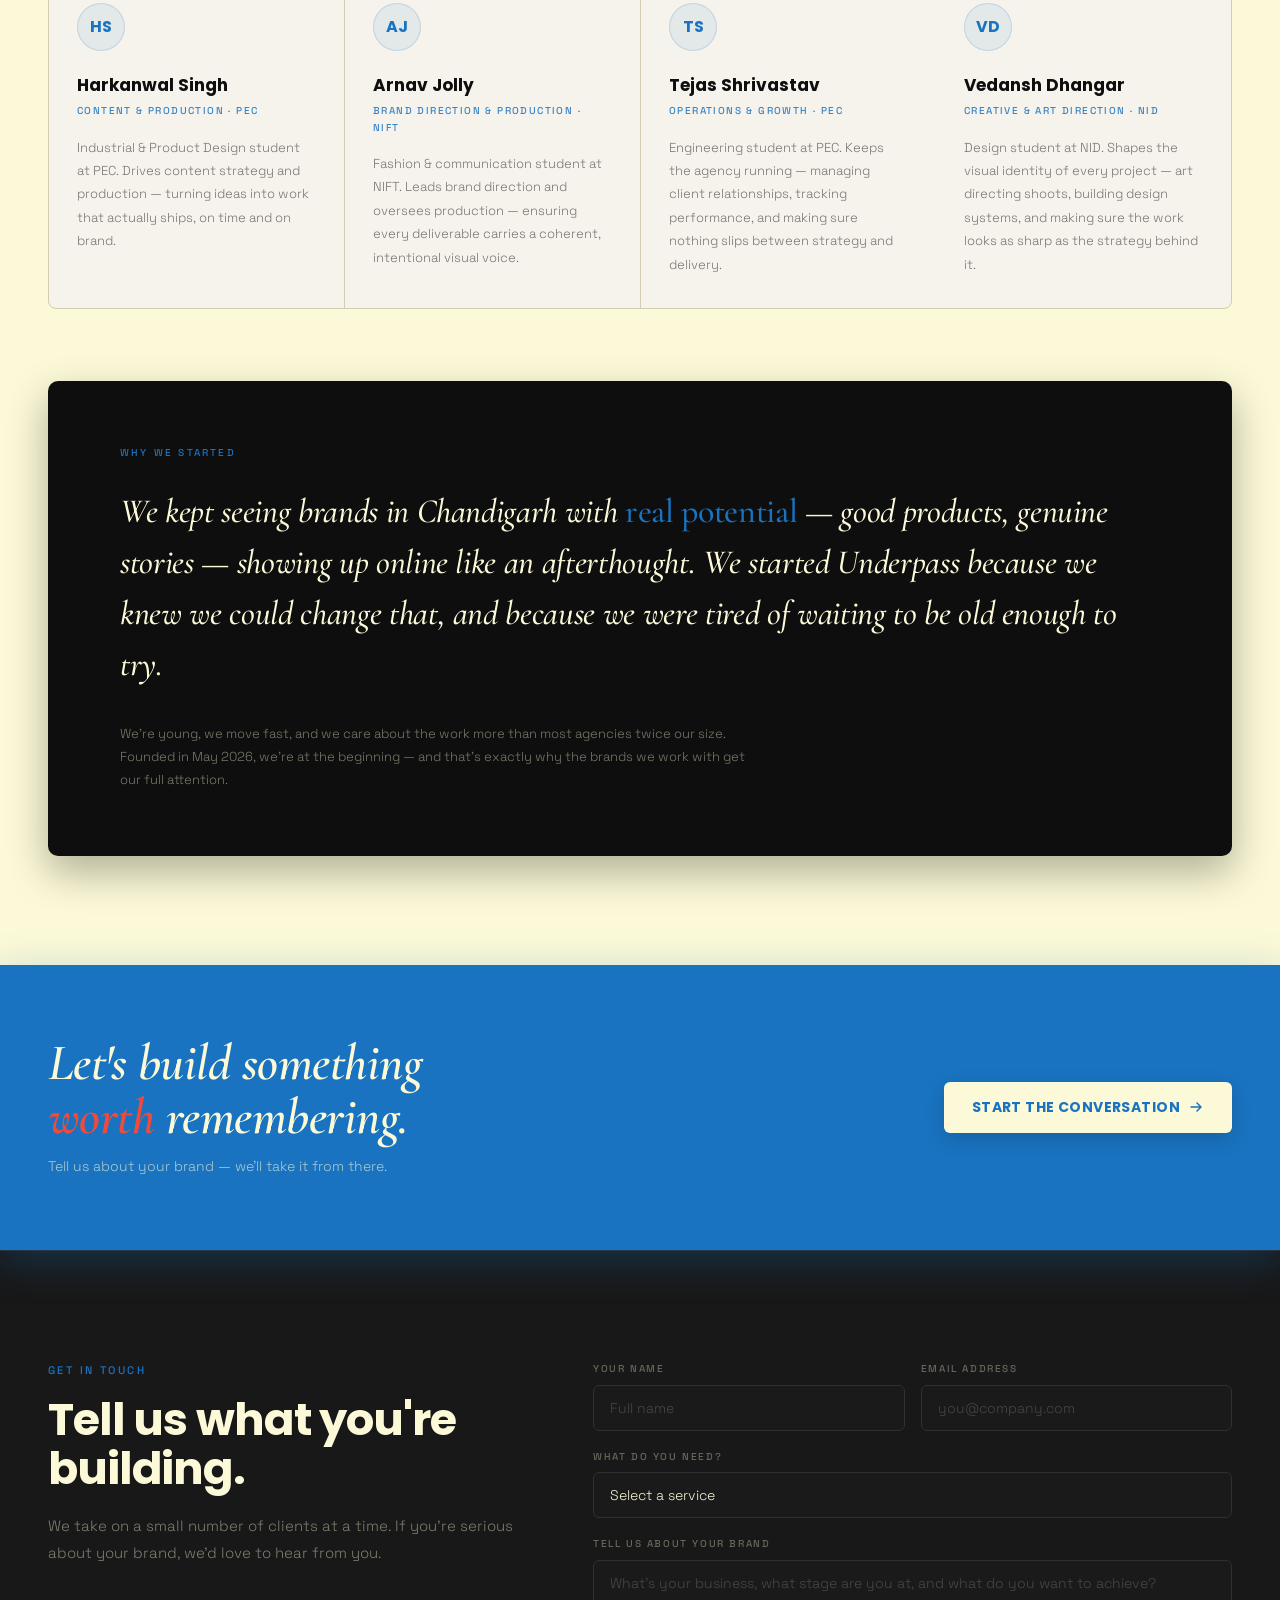
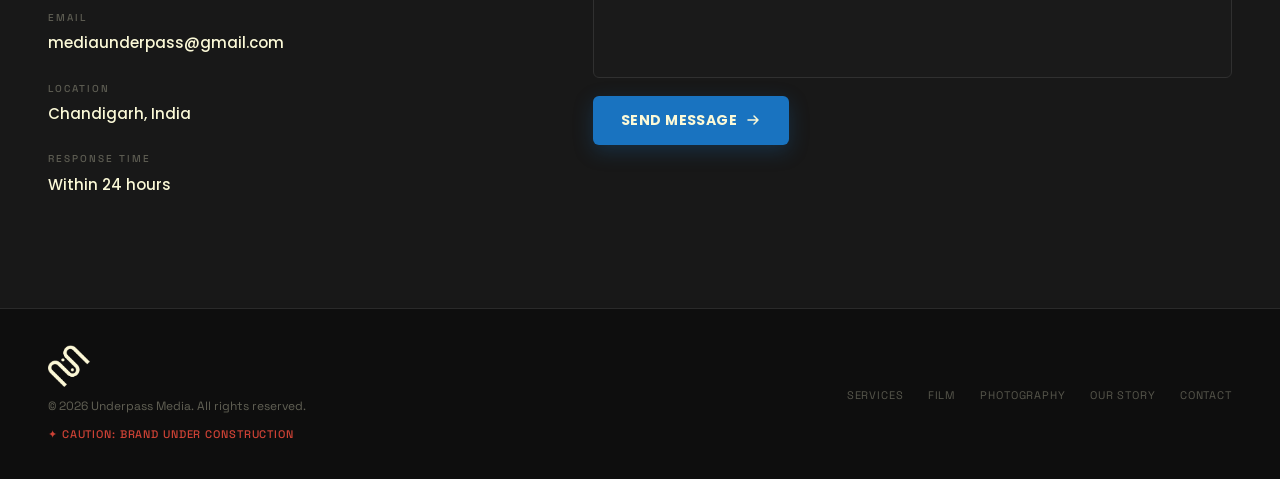
==== commit 91c39401: "Update index.html" ====
--- a/underpass-static-home/index.html
+++ b/underpass-static-home/index.html
@@ -203,38 +203,22 @@
   will-change: transform;
 }
 .hero-kicker {
-  display: inline-flex; align-items: center; gap: 12px; flex-wrap: wrap;
+  display: inline-flex; align-items: center; gap: 10px;
   font-family: var(--space);
   font-size: 11px; font-weight: 500;
-  letter-spacing: 0.18em; text-transform: uppercase;
-  color: var(--black); opacity: 0.7;
+  letter-spacing: 0.22em; text-transform: uppercase;
+  color: var(--black); opacity: 0.5;
   margin-bottom: 32px;
 }
-.caution-badge {
-  display: inline-flex; align-items: center; gap: 7px;
-  background: rgba(239, 75, 60, 0.1);
-  border: 1px solid rgba(239, 75, 60, 0.3);
-  color: var(--red);
-  font-family: var(--space);
-  font-size: 10px; font-weight: 600;
-  letter-spacing: 0.14em; text-transform: uppercase;
-  padding: 4px 12px; border-radius: 20px;
-  transition: transform 0.2s, background 0.2s;
-}
-.caution-badge:hover {
-  transform: scale(1.04);
-  background: rgba(239, 75, 60, 0.18);
-}
-.caution-dot {
+.hero-kicker-dot {
   width: 6px; height: 6px;
   background: var(--red); border-radius: 50%;
-  animation: pulseDot 1.5s infinite ease-in-out;
+  animation: pulseDot 2s infinite ease-in-out;
 }
 @keyframes pulseDot {
   0%, 100% { transform: scale(1); opacity: 1; }
-  50% { transform: scale(1.6); opacity: 0.4; }
-}
-.hero-kicker-sep { opacity: 0.3; }
+  50% { transform: scale(1.6); opacity: 0.5; }
+}
 
 .hero-h1 {
   font-family: var(--poppins);
@@ -925,12 +909,19 @@
 ══════════════════════════════════════════ */
 .footer {
   border-top: 1px solid #2A2A2A;
-  padding: 32px 48px;
+  padding: 36px 48px;
   display: flex; align-items: center; justify-content: space-between; gap: 20px;
   background: #0E0E0E; color: #FBF9D7;
 }
+.footer-left { display: flex; flex-direction: column; gap: 8px; }
 .footer-logo img { height: 44px; width: auto; }
-.footer-copy { font-family: var(--space); font-size: 12px; color: #FBF9D7; opacity: 0.25; }
+.footer-copy { font-family: var(--space); font-size: 12px; color: #FBF9D7; opacity: 0.35; }
+.footer-caution-note {
+  display: inline-flex; align-items: center; gap: 6px;
+  font-family: var(--space); font-size: 11px; font-weight: 500;
+  letter-spacing: 0.08em; text-transform: uppercase;
+  color: var(--red); opacity: 0.85;
+}
 .footer-links { display: flex; gap: 24px; list-style: none; }
 .footer-links a {
   font-family: var(--space); font-size: 11px;
@@ -1158,11 +1149,7 @@
   <div class="hero-body">
     <div class="hero-left">
       <div class="hero-kicker">
-        <span class="caution-badge">
-          <span class="caution-dot"></span>
-          Caution: Brand Under Construction
-        </span>
-        <span class="hero-kicker-sep">·</span>
+        <span class="hero-kicker-dot"></span>
         Creative Studio &nbsp;·&nbsp; Chandigarh, IN
       </div>
       <h1 class="hero-h1">
@@ -1612,10 +1599,13 @@
 
 <!-- FOOTER -->
 <footer class="footer">
-  <div class="footer-logo">
-    <img src="assets/logo.png" alt="Underpass Media">
+  <div class="footer-left">
+    <div class="footer-logo">
+      <img src="assets/logo.png" alt="Underpass Media">
+    </div>
+    <p class="footer-copy">© 2026 Underpass Media. All rights reserved.</p>
+    <p class="footer-caution-note">✦ Caution: Brand Under Construction</p>
   </div>
-  <p class="footer-copy">© 2026 Underpass Media. All rights reserved.</p>
   <ul class="footer-links">
     <li><a href="#services">Services</a></li>
     <li><a href="#videography">Film</a></li>
@@ -1974,4 +1964,3 @@
 </script>
 </body>
 </html>
-
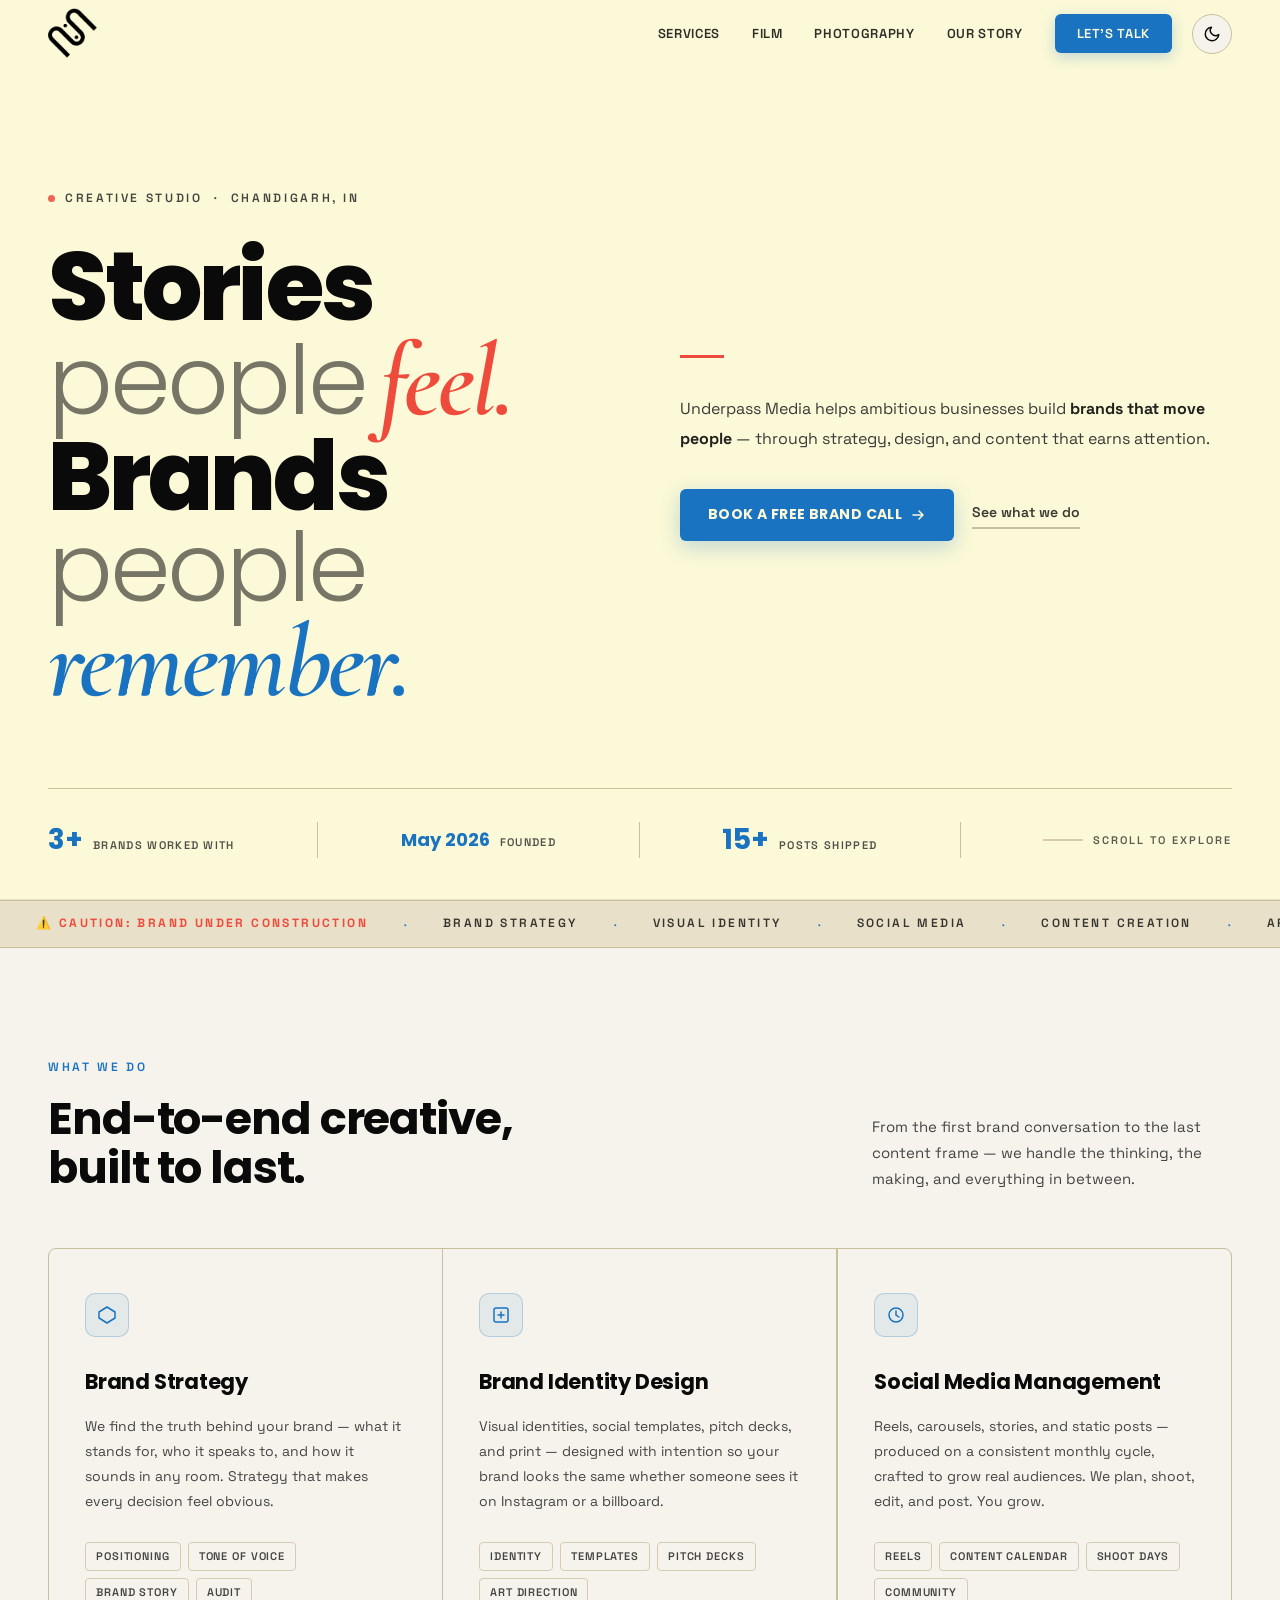
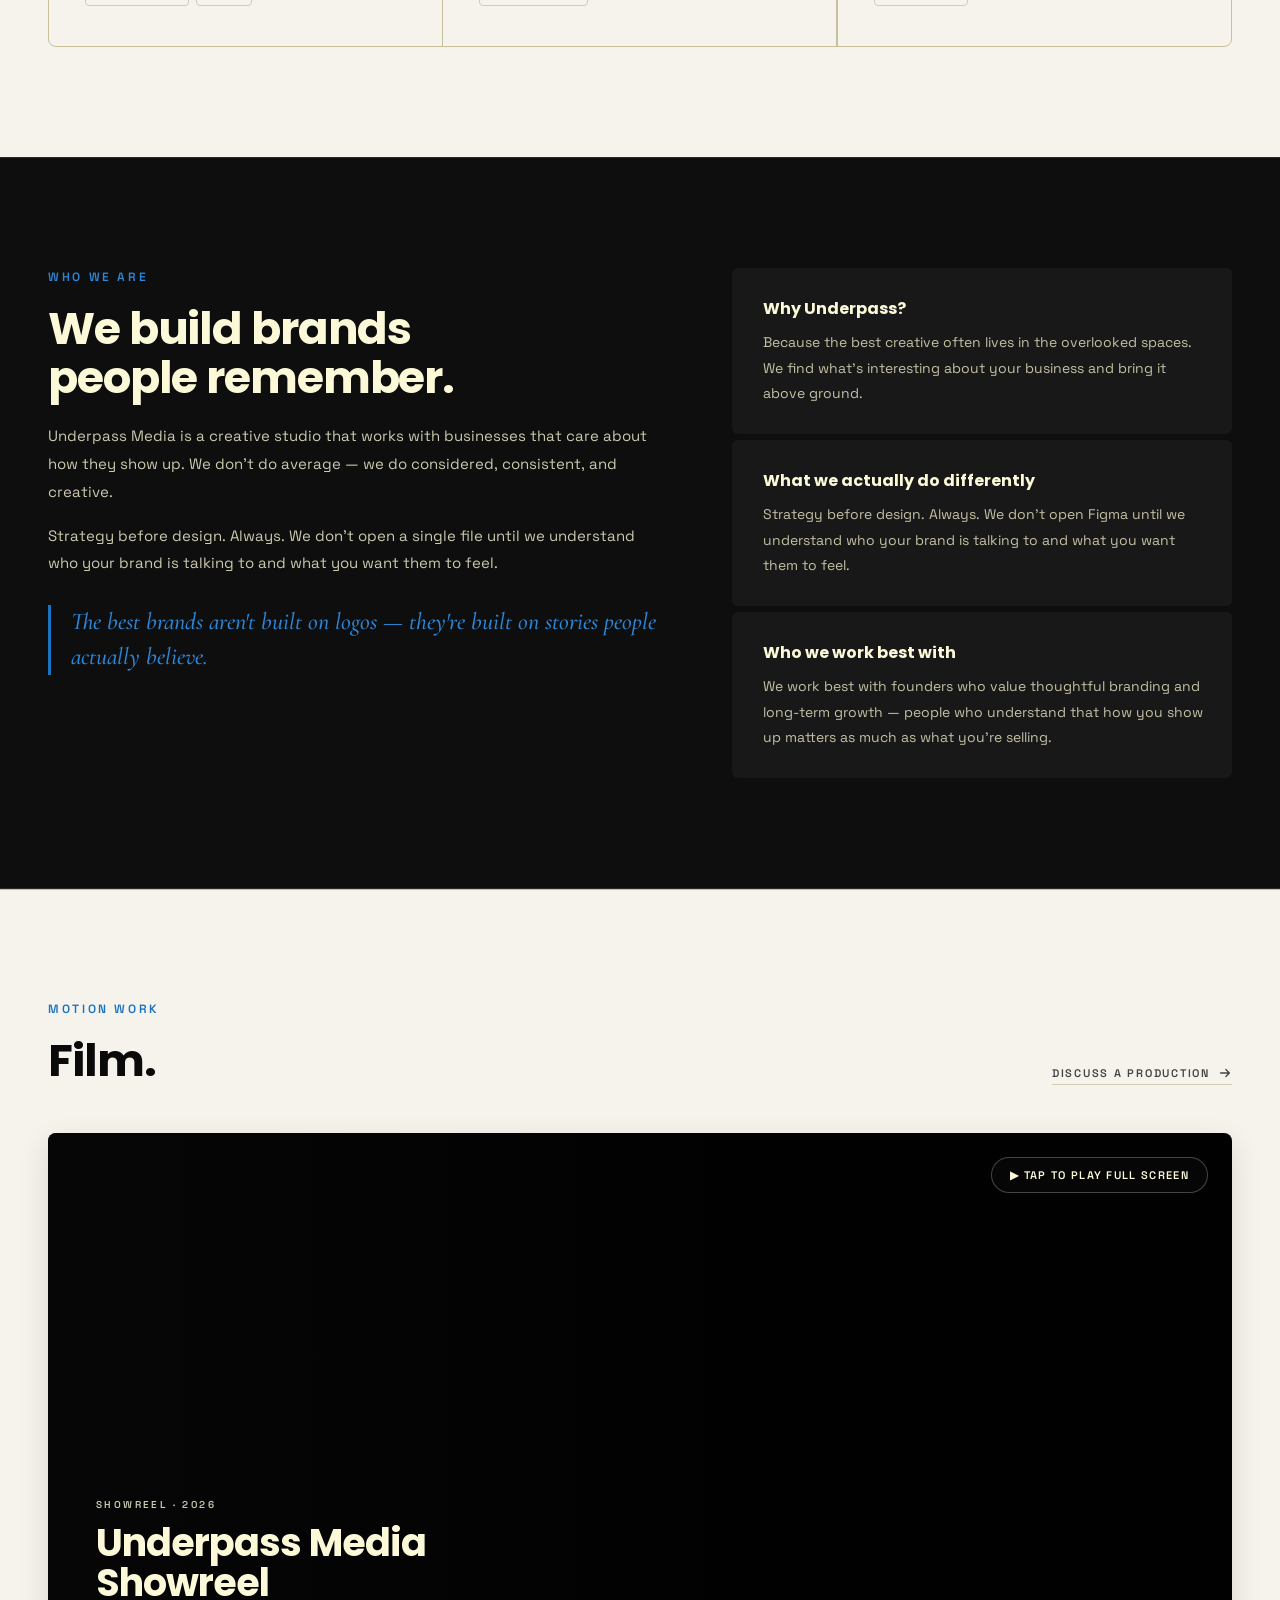
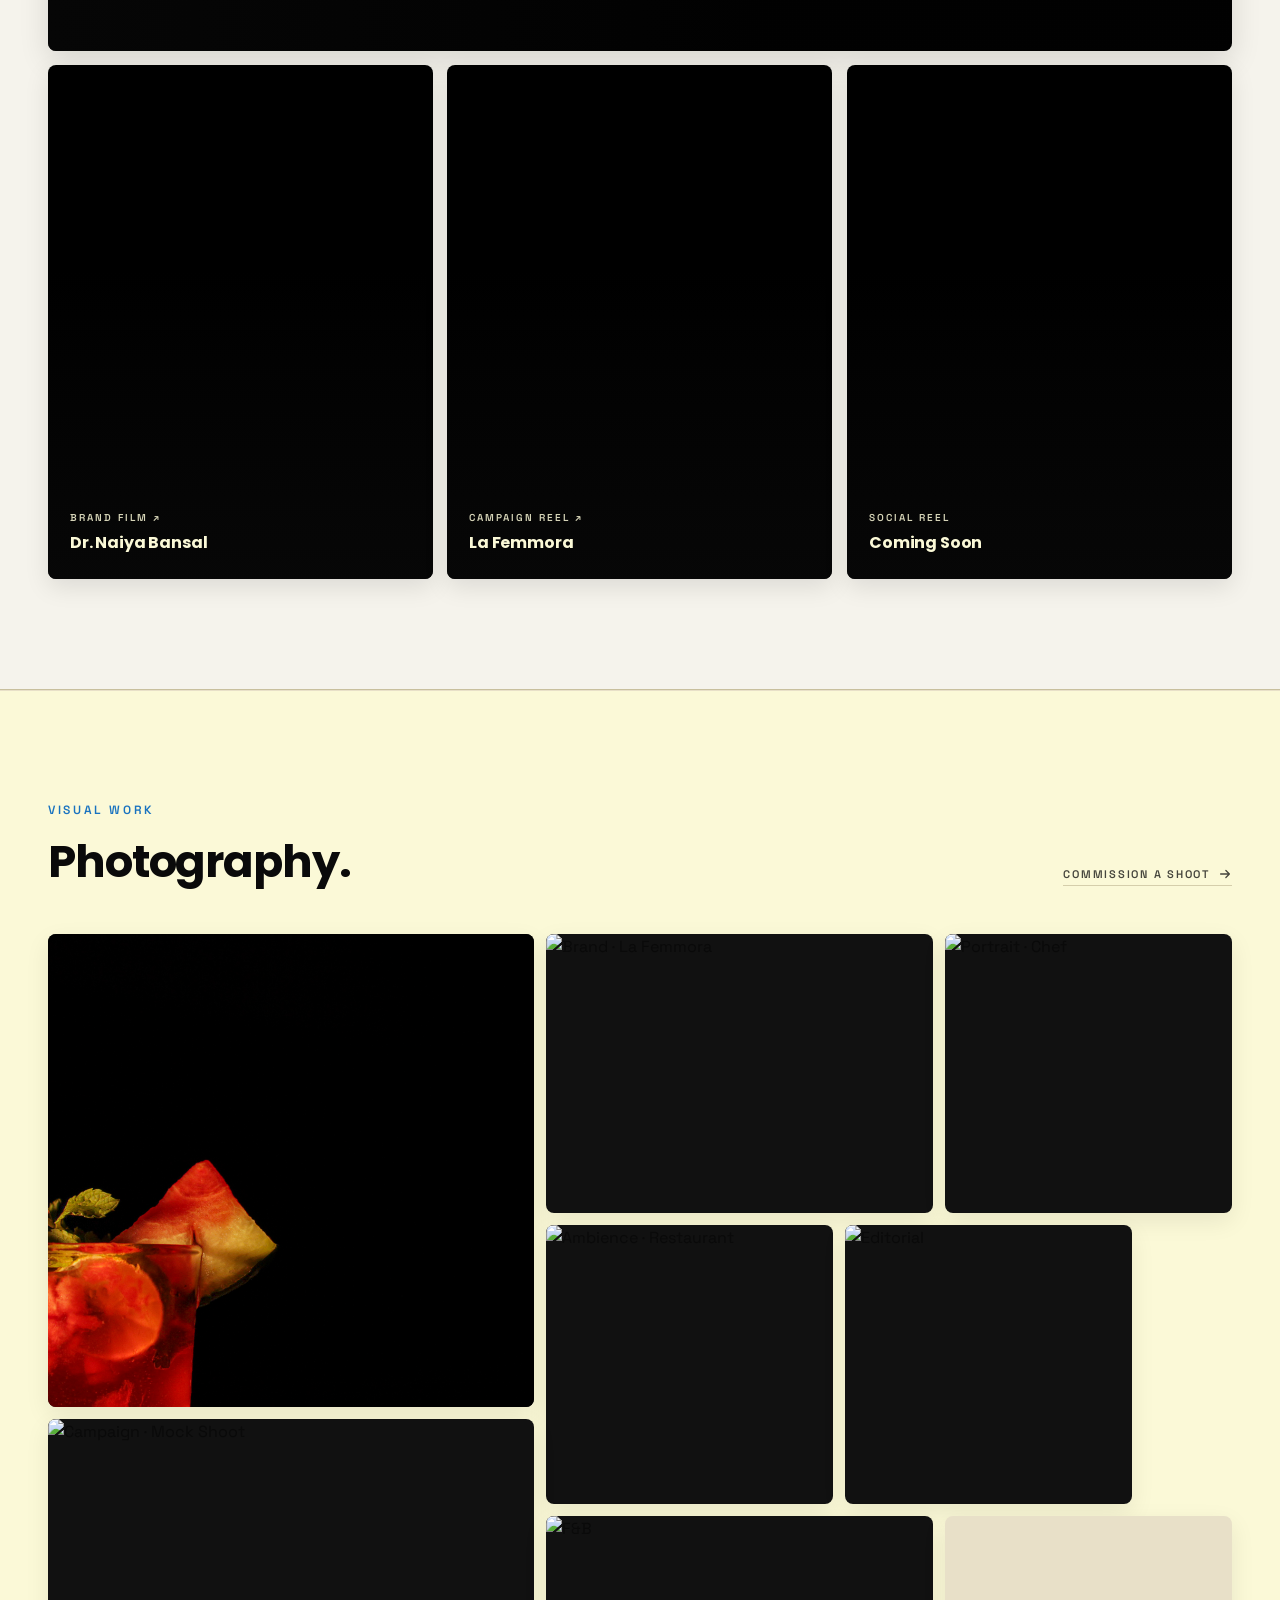
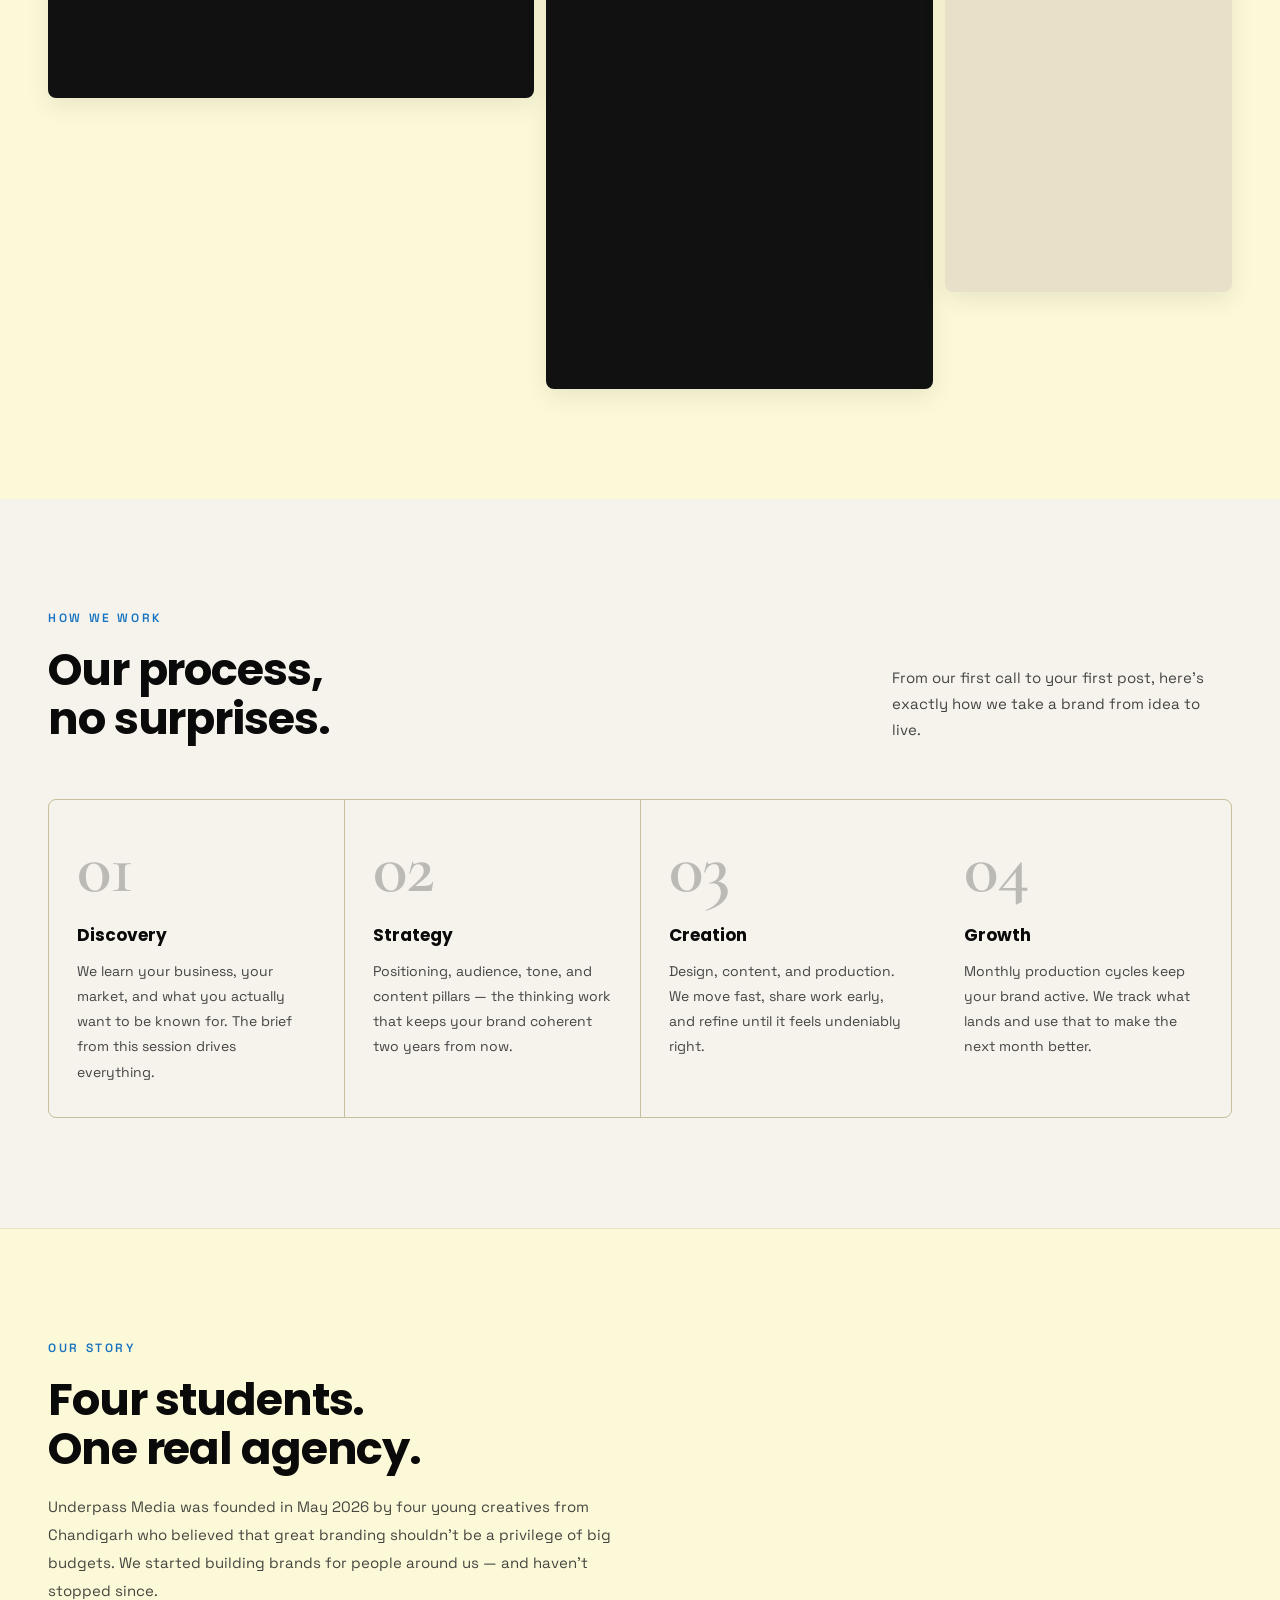
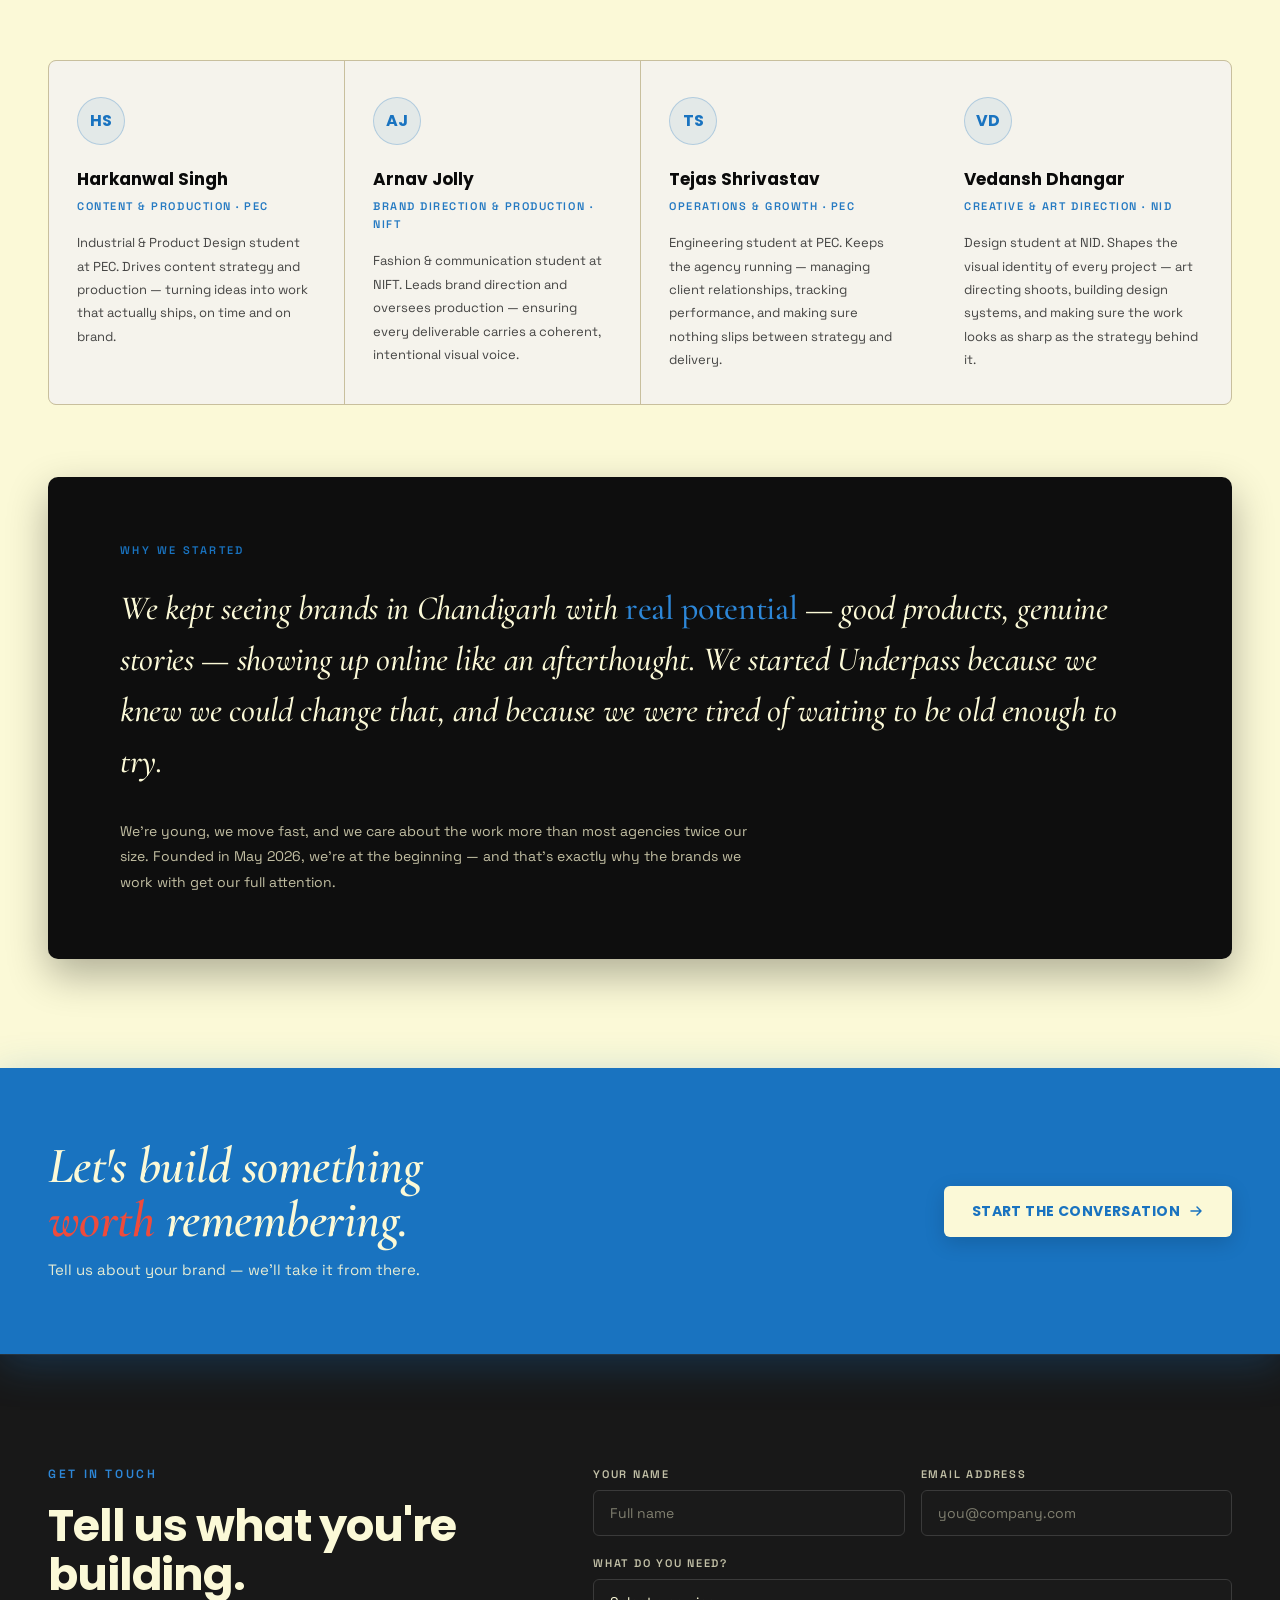
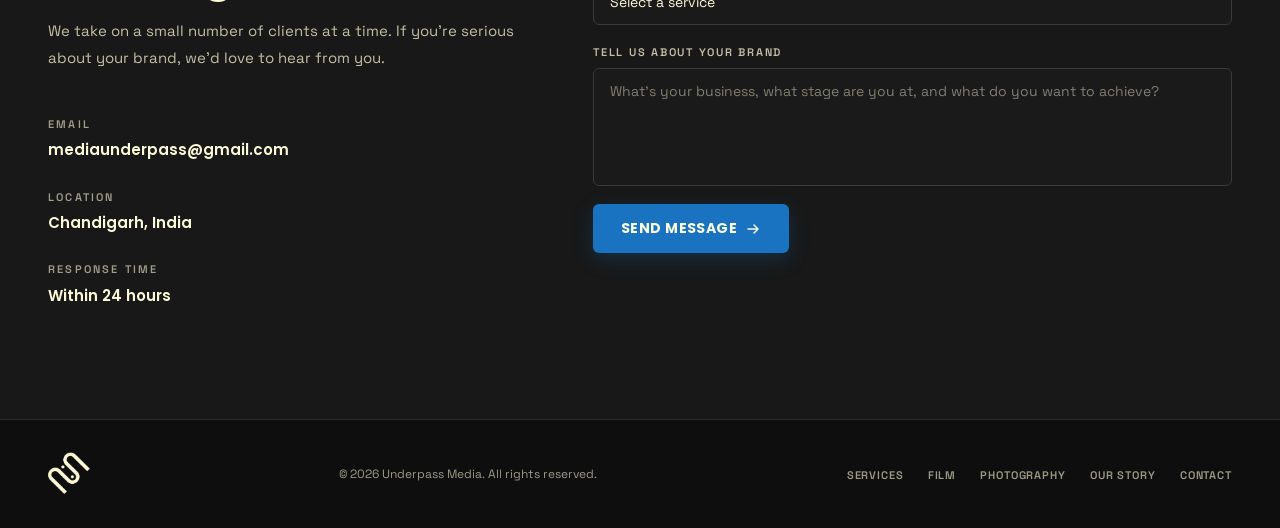
==== commit 78da2968: "Update index.html" ====
--- a/underpass-static-home/index.html
+++ b/underpass-static-home/index.html
@@ -12,7 +12,7 @@
 
 <link rel="preconnect" href="https://fonts.googleapis.com">
 <link rel="preconnect" href="https://fonts.gstatic.com" crossorigin>
-<link href="https://fonts.googleapis.com/css2?family=Poppins:wght@300;400;500;600;700;800;900&family=Space+Grotesk:wght@300;400;500;600&family=Cormorant+Garamond:ital,wght@0,400;0,500;0,600;1,400;1,500;1,600&display=swap" rel="stylesheet">
+<link href="https://fonts.googleapis.com/css2?family=Poppins:wght@300;400;500;600;700;800;900&family=Space+Grotesk:wght@300;400;500;600;700&family=Cormorant+Garamond:ital,wght@0,400;0,500;0,600;1,400;1,500;1,600&display=swap" rel="stylesheet">
 
 <style>
 /* ══════════════════════════════════════════
@@ -32,21 +32,22 @@
   --blue:        #1973C0;   /* Underpass Blue */
   --blue-lt:     #2D87D8;   /* hover tint */
   --cream:       #FBF9D7;   /* Story Cream — primary light background */
-  --black:       #0E0E0E;   /* Studio Black — body text */
+  --black:       #0A0A0A;   /* Studio Black — deep body text */
+  --black-sub:   #262626;   /* High-contrast secondary text */
   --black2:      #181818;   /* dark surface */
   --surface:     #1E1E1E;   /* dark card surface */
   --divide:      #2A2A2A;   /* dividers on dark */
-  --cream-d:     #E8E5B8;   /* cream dimmed */
+  --cream-d:     #E5E0AA;   /* cream dimmed */
   --cream-dd:    #B8B49A;   
   --blue-pale:   rgba(25,115,192,0.08);
-  --blue-border: rgba(25,115,192,0.18);
+  --blue-border: rgba(25,115,192,0.25);
 
   /* Accents */
   --red:         #EF4B3C;   /* Frame Red */
   --pink:        #F9B6B1;   /* Dust Pink */
   --beige:       #E8E0C8;   /* Grain Beige */
   --fog:         #F5F3EC;   /* Fog White */
-  --line-light:  #D4CCAE;
+  --line-light:  #C8BF9D;   /* Darker line for sharp contrast */
 
   /* Typography */
   --poppins:   'Poppins', sans-serif;
@@ -60,15 +61,16 @@
 body.dark-theme {
   --cream:       #080808;
   --black:       #FBF9D7;
+  --black-sub:   #E2DEBD;
   --fog:         #111111;
   --beige:       #1A1A1A;
   --black2:      #050505;
   --surface:     #141414;
-  --divide:      rgba(255,255,255,0.08);
-  --cream-d:     rgba(255,255,255,0.18);
-  --line-light:  rgba(255,255,255,0.1);
-  --blue-pale:   rgba(25,115,192,0.15);
-  --blue-border: rgba(25,115,192,0.3);
+  --divide:      rgba(255,255,255,0.12);
+  --cream-d:     rgba(255,255,255,0.22);
+  --line-light:  rgba(255,255,255,0.15);
+  --blue-pale:   rgba(25,115,192,0.18);
+  --blue-border: rgba(25,115,192,0.35);
 }
 
 /* ══════════════════════════════════════════
@@ -109,14 +111,14 @@
 }
 .nav.scrolled {
   height: 60px;
-  background: rgba(251,249,215,0.92);
+  background: rgba(251,249,215,0.96);
   backdrop-filter: blur(18px);
   -webkit-backdrop-filter: blur(18px);
   border-color: var(--cream-d);
-  box-shadow: 0 4px 30px rgba(0,0,0,0.05);
+  box-shadow: 0 4px 30px rgba(0,0,0,0.06);
 }
 body.dark-theme .nav.scrolled {
-  background: rgba(8,8,8,0.92);
+  background: rgba(8,8,8,0.96);
   border-color: var(--divide);
   box-shadow: 0 4px 30px rgba(0,0,0,0.5);
 }
@@ -134,13 +136,13 @@
 .nav-links { display: flex; align-items: center; gap: 32px; list-style: none; }
 .nav-links a {
   font-family: var(--space);
-  font-size: 13px; font-weight: 400;
+  font-size: 13px; font-weight: 600;
   letter-spacing: 0.05em; text-transform: uppercase;
-  color: var(--black); opacity: 0.65;
-  transition: opacity 0.2s, transform 0.2s;
+  color: var(--black); opacity: 0.85;
+  transition: opacity 0.2s, transform 0.2s, color 0.2s;
   display: inline-block;
 }
-.nav-links a:hover { opacity: 1; transform: translateY(-1px); }
+.nav-links a:hover { opacity: 1; color: var(--blue); transform: translateY(-1px); }
 
 /* SLEEK SVG THEME TOGGLE BUTTON */
 .theme-toggle-btn {
@@ -186,7 +188,7 @@
 }
 
 /* ══════════════════════════════════════════
-   HERO — Cream Background & Parallax Dynamics
+   HERO — Clean Non-Colliding Layout & High Contrast Text
 ══════════════════════════════════════════ */
 .hero {
   min-height: 100vh;
@@ -200,18 +202,17 @@
   display: grid; grid-template-columns: 1fr 1fr;
   gap: 80px; align-items: center;
   padding: 80px 0 40px;
-  will-change: transform;
 }
 .hero-kicker {
   display: inline-flex; align-items: center; gap: 10px;
   font-family: var(--space);
-  font-size: 11px; font-weight: 500;
+  font-size: 12px; font-weight: 600;
   letter-spacing: 0.22em; text-transform: uppercase;
-  color: var(--black); opacity: 0.5;
+  color: var(--black-sub); opacity: 0.85;
   margin-bottom: 32px;
 }
 .hero-kicker-dot {
-  width: 6px; height: 6px;
+  width: 7px; height: 7px;
   background: var(--red); border-radius: 50%;
   animation: pulseDot 2s infinite ease-in-out;
 }
@@ -237,21 +238,21 @@
   font-style: italic; font-weight: 600;
   font-size: 1.08em; color: var(--red);
 }
-.hero-h1 .thin { font-weight: 300; opacity: 0.35; }
+.hero-h1 .thin { font-weight: 300; opacity: 0.55; }
 .hero-right { display: flex; flex-direction: column; gap: 36px; }
 .hero-right-rule {
-  width: 40px; height: 2px; background: var(--red);
+  width: 44px; height: 3px; background: var(--red);
   transition: width 0.4s ease;
 }
-.hero-right:hover .hero-right-rule { width: 70px; }
+.hero-right:hover .hero-right-rule { width: 74px; }
 
 .hero-desc {
   font-family: var(--space);
-  font-size: 16px; font-weight: 300;
-  color: var(--black); opacity: 0.65;
+  font-size: 16px; font-weight: 400;
+  color: var(--black-sub); opacity: 0.9;
   line-height: 1.85;
 }
-.hero-desc strong { opacity: 1; font-weight: 500; color: var(--black); }
+.hero-desc strong { font-weight: 700; color: var(--black); opacity: 1; }
 .hero-actions { display: flex; align-items: center; gap: 18px; flex-wrap: wrap; }
 
 .btn-primary {
@@ -275,19 +276,19 @@
 
 .btn-outline {
   display: inline-flex; align-items: center; gap: 8px;
-  font-family: var(--space); font-size: 14px; font-weight: 400;
-  color: var(--black); opacity: 0.55;
-  border-bottom: 1px solid rgba(14,14,14,0.2);
+  font-family: var(--space); font-size: 14px; font-weight: 600;
+  color: var(--black); opacity: 0.8;
+  border-bottom: 2px solid rgba(14,14,14,0.3);
   padding-bottom: 2px;
   transition: opacity 0.2s, border-color 0.2s, transform 0.2s;
 }
-.btn-outline:hover { opacity: 0.9; border-color: var(--blue); transform: translateX(3px); }
+.btn-outline:hover { opacity: 1; border-color: var(--blue); color: var(--blue); transform: translateX(3px); }
 
 /* Hero foot */
 .hero-foot {
   display: flex; align-items: center; justify-content: space-between;
   padding: 28px 0 36px;
-  border-top: 1px solid var(--beige);
+  border-top: 1px solid var(--line-light);
 }
 .hero-foot-stat { display: flex; align-items: baseline; gap: 10px; }
 .hero-foot-num {
@@ -297,18 +298,20 @@
 }
 .hero-foot-label {
   font-family: var(--space);
-  font-size: 11px; letter-spacing: 0.12em; text-transform: uppercase;
-  color: var(--black); opacity: 0.4;
-}
-.hero-foot-divider { width: 1px; height: 36px; background: var(--beige); }
+  font-size: 11px; font-weight: 600;
+  letter-spacing: 0.12em; text-transform: uppercase;
+  color: var(--black-sub); opacity: 0.8;
+}
+.hero-foot-divider { width: 1px; height: 36px; background: var(--line-light); }
 .hero-scroll {
   display: flex; align-items: center; gap: 10px;
   font-family: var(--space);
-  font-size: 10px; letter-spacing: 0.18em; text-transform: uppercase;
-  color: var(--black); opacity: 0.35;
+  font-size: 11px; font-weight: 600;
+  letter-spacing: 0.18em; text-transform: uppercase;
+  color: var(--black-sub); opacity: 0.75;
 }
 .scroll-line {
-  width: 40px; height: 1px; background: var(--beige);
+  width: 40px; height: 2px; background: var(--line-light);
   animation: expandLine 2s infinite alternate ease-in-out;
 }
 @keyframes expandLine {
@@ -317,7 +320,7 @@
 }
 
 /* ══════════════════════════════════════════
-   TICKER — Grain Beige
+   TICKER — Grain Beige High Contrast
 ══════════════════════════════════════════ */
 .ticker-wrap {
   border-top: 1px solid var(--line-light);
@@ -330,13 +333,19 @@
 .ticker-group { display: flex; align-items: center; white-space: nowrap; }
 .ticker-item {
   font-family: var(--space);
-  font-size: 11px; font-weight: 500;
+  font-size: 12px; font-weight: 600;
   letter-spacing: 0.2em; text-transform: uppercase;
-  color: var(--black); opacity: 0.45;
+  color: var(--black); opacity: 0.8;
   padding: 0 36px;
   transition: opacity 0.2s, color 0.2s;
 }
+.ticker-item.ticker-caution {
+  color: var(--red);
+  font-weight: 800;
+  opacity: 1;
+}
 .ticker-item:hover { opacity: 1; color: var(--blue); }
+.ticker-item.ticker-caution:hover { color: var(--red); opacity: 1; }
 .ticker-sep { color: var(--blue); font-size: 14px; line-height: 0; flex-shrink: 0; }
 @keyframes ticker {
   from { transform: translateX(0); }
@@ -350,7 +359,7 @@
 .section-inner { max-width: 1200px; margin: 0 auto; }
 .eyebrow {
   font-family: var(--space);
-  font-size: 11px; font-weight: 500;
+  font-size: 12px; font-weight: 600;
   letter-spacing: 0.22em; text-transform: uppercase;
   color: var(--blue); margin-bottom: 16px;
 }
@@ -364,12 +373,12 @@
 
 .reveal {
   opacity: 0;
-  transform: translateY(36px) scale(0.97);
-  transition: opacity 0.75s cubic-bezier(0.16, 1, 0.3, 1), 
-              transform 0.75s cubic-bezier(0.16, 1, 0.3, 1);
+  transform: translateY(28px);
+  transition: opacity 0.65s cubic-bezier(0.16, 1, 0.3, 1), 
+              transform 0.65s cubic-bezier(0.16, 1, 0.3, 1);
   will-change: opacity, transform;
 }
-.reveal.in { opacity: 1; transform: translateY(0) scale(1); }
+.reveal.in { opacity: 1; transform: translateY(0); }
 .delay-1 { transition-delay: 0.08s; }
 .delay-2 { transition-delay: 0.16s; }
 .delay-3 { transition-delay: 0.24s; }
@@ -387,7 +396,7 @@
 }
 
 /* ══════════════════════════════════════════
-   SERVICES — Fog White & Animated Line Progress
+   SERVICES — Fog White & High Contrast Cards
 ══════════════════════════════════════════ */
 .services-bg { background: var(--fog); }
 .services-header {
@@ -396,8 +405,8 @@
 }
 .services-sub {
   font-family: var(--space);
-  font-size: 15px; font-weight: 300;
-  color: var(--black); opacity: 0.55;
+  font-size: 15px; font-weight: 400;
+  color: var(--black-sub); opacity: 0.85;
   max-width: 360px; line-height: 1.75;
 }
 .services-grid {
@@ -437,21 +446,21 @@
 }
 .svc-desc {
   font-family: var(--space);
-  font-size: 14px; font-weight: 300;
-  color: var(--black); opacity: 0.55;
+  font-size: 14px; font-weight: 400;
+  color: var(--black-sub); opacity: 0.85;
   line-height: 1.8; margin-bottom: 28px;
 }
 .svc-tags { display: flex; flex-wrap: wrap; gap: 7px; }
 .svc-tag {
   font-family: var(--space);
-  font-size: 10px; font-weight: 500;
+  font-size: 11px; font-weight: 600;
   letter-spacing: 0.08em; text-transform: uppercase;
-  color: var(--black); opacity: 0.45;
-  border: 1px solid var(--cream-d);
+  color: var(--black); opacity: 0.75;
+  border: 1px solid var(--line-light);
   border-radius: 4px; padding: 4px 10px;
   transition: border-color 0.2s, color 0.2s, opacity 0.2s, transform 0.2s;
 }
-.svc:hover .svc-tag { border-color: var(--blue-border); color: var(--blue); opacity: 1; transform: translateY(-1px); }
+.svc:hover .svc-tag { border-color: var(--blue); color: var(--blue); opacity: 1; transform: translateY(-1px); }
 
 /* ══════════════════════════════════════════
    ABOUT — Studio Black Contrast Section
@@ -469,19 +478,19 @@
 }
 .about-copy {
   font-family: var(--space);
-  font-size: 15px; font-weight: 300;
-  color: #FBF9D7; opacity: 0.55;
+  font-size: 15px; font-weight: 400;
+  color: #FBF9D7; opacity: 0.8;
   line-height: 1.85; margin-top: 20px;
 }
 .about-copy p + p { margin-top: 16px; }
 .about-pull {
   font-family: var(--cormorant);
   font-style: italic; font-size: 24px; font-weight: 500;
-  color: var(--blue); line-height: 1.45;
+  color: #2D87D8; line-height: 1.45;
   margin-top: 28px; padding-left: 20px;
-  border-left: 3px solid var(--blue); opacity: 0.9;
-}
-.about-right { display: flex; flex-direction: column; gap: 4px; }
+  border-left: 3px solid var(--blue); opacity: 1;
+}
+.about-right { display: flex; flex-direction: column; gap: 6px; }
 .belief {
   background: #181818;
   border-left: 3px solid transparent;
@@ -492,13 +501,13 @@
 .belief:hover { border-color: var(--blue); background: #222; transform: translateX(6px); }
 .belief-q {
   font-family: var(--poppins);
-  font-size: 15px; font-weight: 600;
+  font-size: 16px; font-weight: 700;
   color: #FBF9D7; margin-bottom: 8px;
 }
 .belief-a {
   font-family: var(--space);
-  font-size: 13px; font-weight: 300;
-  color: #FBF9D7; opacity: 0.45; line-height: 1.8;
+  font-size: 14px; font-weight: 400;
+  color: #E2DEBD; opacity: 0.85; line-height: 1.8;
 }
 
 /* ══════════════════════════════════════════
@@ -516,13 +525,13 @@
 .portfolio-link {
   display: inline-flex; align-items: center; gap: 8px;
   font-family: var(--space);
-  font-size: 11px; font-weight: 500;
+  font-size: 11px; font-weight: 600;
   letter-spacing: 0.16em; text-transform: uppercase;
-  color: var(--black); opacity: 0.5;
+  color: var(--black); opacity: 0.75;
   border-bottom: 1px solid var(--line-light);
-  padding-bottom: 2px; transition: opacity 0.2s, transform 0.2s;
-}
-.portfolio-link:hover { opacity: 0.9; transform: translateX(4px); }
+  padding-bottom: 2px; transition: opacity 0.2s, transform 0.2s, color 0.2s;
+}
+.portfolio-link:hover { opacity: 1; color: var(--blue); transform: translateX(4px); }
 
 /* Large feature video */
 .video-feature {
@@ -545,9 +554,9 @@
 }
 .video-feature-tag {
   font-family: var(--space);
-  font-size: 9px; font-weight: 500;
+  font-size: 10px; font-weight: 600;
   letter-spacing: 0.24em; text-transform: uppercase;
-  color: #FBF9D7; opacity: 0.55; margin-bottom: 10px;
+  color: #FBF9D7; opacity: 0.8; margin-bottom: 10px;
 }
 .video-feature-title {
   font-family: var(--poppins);
@@ -557,10 +566,10 @@
 }
 .video-play-hint {
   position: absolute; top: 24px; right: 24px;
-  background: rgba(8,8,8,0.75); backdrop-filter: blur(12px);
-  border: 1px solid rgba(255,255,255,0.2);
+  background: rgba(8,8,8,0.85); backdrop-filter: blur(12px);
+  border: 1px solid rgba(255,255,255,0.25);
   border-radius: 30px; padding: 8px 18px;
-  font-family: var(--space); font-size: 11px; font-weight: 500;
+  font-family: var(--space); font-size: 11px; font-weight: 600;
   letter-spacing: 0.12em; text-transform: uppercase;
   color: #FBF9D7; display: flex; align-items: center; gap: 8px;
   pointer-events: none; z-index: 3; transition: background 0.3s, transform 0.3s, box-shadow 0.3s;
@@ -588,19 +597,19 @@
 .video-tile:hover video { transform: scale(1.05); }
 .video-tile-overlay {
   position: absolute; inset: 0;
-  background: linear-gradient(to top, rgba(8,8,8,0.8) 0%, transparent 60%);
+  background: linear-gradient(to top, rgba(8,8,8,0.85) 0%, transparent 60%);
   display: flex; align-items: flex-end; padding: 22px;
   pointer-events: none; z-index: 2;
   transition: background 0.3s;
 }
-.video-tile:hover .video-tile-overlay { background: linear-gradient(to top, rgba(8,8,8,0.9) 0%, rgba(8,8,8,0.2) 100%); }
+.video-tile:hover .video-tile-overlay { background: linear-gradient(to top, rgba(8,8,8,0.92) 0%, rgba(8,8,8,0.2) 100%); }
 .video-tile-cat {
-  font-family: var(--space); font-size: 9px; font-weight: 500;
+  font-family: var(--space); font-size: 10px; font-weight: 600;
   letter-spacing: 0.2em; text-transform: uppercase;
-  color: #FBF9D7; opacity: 0.6; margin-bottom: 4px;
+  color: #FBF9D7; opacity: 0.85; margin-bottom: 4px;
 }
 .video-tile-name {
-  font-family: var(--poppins); font-size: 15px; font-weight: 700;
+  font-family: var(--poppins); font-size: 16px; font-weight: 700;
   color: #FBF9D7; letter-spacing: -0.01em;
   transition: transform 0.3s ease;
 }
@@ -630,13 +639,13 @@
 .photo-tile-label {
   position: absolute; bottom: 0; left: 0; right: 0;
   padding: 18px 20px;
-  background: linear-gradient(to top, rgba(8,8,8,0.85) 0%, transparent 100%);
-  font-family: var(--space); font-size: 11px; font-weight: 500;
+  background: linear-gradient(to top, rgba(8,8,8,0.9) 0%, transparent 100%);
+  font-family: var(--space); font-size: 11px; font-weight: 600;
   letter-spacing: 0.1em; text-transform: uppercase;
   color: #FBF9D7; opacity: 0; transform: translateY(8px);
   transition: opacity 0.3s, transform 0.3s; z-index: 2; pointer-events: none;
 }
-.photo-tile:hover .photo-tile-label { opacity: 0.95; transform: translateY(0); }
+.photo-tile:hover .photo-tile-label { opacity: 0.98; transform: translateY(0); }
 
 .pt-a { grid-column: span 5; grid-row: span 5; }
 .pt-b { grid-column: span 4; grid-row: span 3; }
@@ -657,8 +666,8 @@
 }
 .process-sub {
   font-family: var(--space);
-  font-size: 15px; font-weight: 300;
-  color: var(--black); opacity: 0.6;
+  font-size: 15px; font-weight: 400;
+  color: var(--black-sub); opacity: 0.85;
   max-width: 340px; line-height: 1.75;
 }
 .steps {
@@ -677,11 +686,11 @@
 .step-n {
   font-family: var(--cormorant);
   font-size: 72px; font-weight: 600;
-  line-height: 0.9; color: rgba(14,14,14,0.12);
+  line-height: 0.9; color: rgba(14,14,14,0.25);
   margin-bottom: 20px; letter-spacing: -0.02em; transition: color 0.3s, transform 0.3s;
 }
-body.dark-theme .step-n { color: rgba(255,255,255,0.12); }
-.step:hover .step-n { color: rgba(25,115,192,0.3); transform: translateY(-4px); }
+body.dark-theme .step-n { color: rgba(255,255,255,0.25); }
+.step:hover .step-n { color: rgba(25,115,192,0.45); transform: translateY(-4px); }
 .step-title {
   font-family: var(--poppins);
   font-size: 17px; font-weight: 700;
@@ -689,8 +698,8 @@
 }
 .step-desc {
   font-family: var(--space);
-  font-size: 13px; font-weight: 300;
-  color: var(--black); opacity: 0.55; line-height: 1.8;
+  font-size: 14px; font-weight: 400;
+  color: var(--black-sub); opacity: 0.85; line-height: 1.8;
 }
 .step-bar {
   position: absolute; bottom: 0; left: 0; right: 0; height: 3px;
@@ -710,8 +719,8 @@
 .founders-header { margin-bottom: 56px; }
 .founders-intro {
   font-family: var(--space);
-  font-size: 15px; font-weight: 300;
-  color: var(--black); opacity: 0.55;
+  font-size: 15px; font-weight: 400;
+  color: var(--black-sub); opacity: 0.85;
   max-width: 580px; line-height: 1.85; margin-top: 20px;
 }
 .founders-grid {
@@ -753,14 +762,14 @@
 }
 .founder-role {
   font-family: var(--space);
-  font-size: 10px; font-weight: 500;
+  font-size: 11px; font-weight: 600;
   letter-spacing: 0.14em; text-transform: uppercase;
-  color: var(--blue); opacity: 0.85; margin-bottom: 16px;
+  color: var(--blue); opacity: 0.95; margin-bottom: 16px;
 }
 .founder-bio {
   font-family: var(--space);
-  font-size: 13px; font-weight: 300;
-  color: var(--black); opacity: 0.55; line-height: 1.8;
+  font-size: 13px; font-weight: 400;
+  color: var(--black-sub); opacity: 0.85; line-height: 1.8;
 }
 .founder-story-block {
   background: #0E0E0E;
@@ -770,7 +779,7 @@
 }
 .founder-story-label {
   font-family: var(--space);
-  font-size: 10px; font-weight: 500;
+  font-size: 11px; font-weight: 600;
   letter-spacing: 0.22em; text-transform: uppercase;
   color: var(--blue); margin-bottom: 24px;
 }
@@ -779,11 +788,11 @@
   font-style: italic; font-size: clamp(22px, 2.8vw, 34px); font-weight: 500;
   color: #FBF9D7; line-height: 1.5; letter-spacing: -0.01em;
 }
-.founder-story-text em { color: var(--blue); font-style: normal; }
+.founder-story-text em { color: #2D87D8; font-style: normal; }
 .founder-story-byline {
   font-family: var(--space);
-  font-size: 13px; font-weight: 300;
-  color: #FBF9D7; opacity: 0.45;
+  font-size: 14px; font-weight: 400;
+  color: #E2DEBD; opacity: 0.85;
   margin-top: 32px; line-height: 1.8; max-width: 640px;
 }
 
@@ -803,8 +812,8 @@
 }
 .cta-band-sub {
   font-family: var(--space);
-  font-size: 14px; font-weight: 300;
-  color: #FBF9D7; opacity: 0.65; margin-top: 10px;
+  font-size: 15px; font-weight: 400;
+  color: #FBF9D7; opacity: 0.9; margin-top: 10px;
 }
 .btn-white {
   display: inline-flex; align-items: center; gap: 8px;
@@ -836,46 +845,46 @@
 }
 .contact-sub {
   font-family: var(--space);
-  font-size: 15px; font-weight: 300;
-  color: #FBF9D7; opacity: 0.45;
+  font-size: 15px; font-weight: 400;
+  color: #E2DEBD; opacity: 0.85;
   margin-top: 18px; margin-bottom: 44px; line-height: 1.8;
 }
 .contact-detail { display: flex; flex-direction: column; gap: 24px; }
 .detail-label {
   font-family: var(--space);
-  font-size: 10px; font-weight: 500;
+  font-size: 11px; font-weight: 600;
   letter-spacing: 0.2em; text-transform: uppercase;
-  color: #FBF9D7; opacity: 0.3; margin-bottom: 4px;
+  color: #FBF9D7; opacity: 0.6; margin-bottom: 4px;
 }
 .detail-value {
   font-family: var(--poppins);
-  font-size: 15px; font-weight: 500;
+  font-size: 15px; font-weight: 600;
   color: #FBF9D7; transition: color 0.2s;
 }
-a.detail-value:hover { color: var(--blue); }
+a.detail-value:hover { color: #2D87D8; }
 
 .form { display: flex; flex-direction: column; gap: 18px; }
 .form-row { display: grid; grid-template-columns: 1fr 1fr; gap: 16px; }
 .field { display: flex; flex-direction: column; gap: 7px; }
 .field label {
   font-family: var(--space);
-  font-size: 10px; font-weight: 500;
+  font-size: 11px; font-weight: 600;
   letter-spacing: 0.16em; text-transform: uppercase;
-  color: #FBF9D7; opacity: 0.35;
+  color: #FBF9D7; opacity: 0.75;
 }
 .field input, .field textarea, .field select {
-  background: #1A1A1A; border: 1px solid #303030;
+  background: #1A1A1A; border: 1px solid #3A3A3A;
   color: #FBF9D7; font-family: var(--space);
-  font-size: 14px; font-weight: 300;
+  font-size: 14px; font-weight: 400;
   padding: 13px 16px; border-radius: 6px; outline: none;
   transition: border-color 0.2s, box-shadow 0.2s; resize: none;
   -webkit-appearance: none; appearance: none;
 }
 .field input:focus, .field textarea:focus, .field select:focus {
   border-color: var(--blue);
-  box-shadow: 0 0 12px rgba(25, 115, 192, 0.3);
-}
-.field input::placeholder, .field textarea::placeholder { color: #FBF9D7; opacity: 0.2; }
+  box-shadow: 0 0 12px rgba(25, 115, 192, 0.4);
+}
+.field input::placeholder, .field textarea::placeholder { color: #FBF9D7; opacity: 0.45; }
 .field select option { background: #1E1E1E; }
 
 .form-submit {
@@ -895,13 +904,13 @@
 .form-submit:hover:not(:disabled) svg { transform: translateX(4px); }
 .form-success {
   display: none; padding: 20px 24px;
-  background: rgba(25,115,192,0.1); border: 1px solid rgba(25,115,192,0.25);
-  border-radius: 6px; font-family: var(--space); color: var(--blue); font-size: 14px;
+  background: rgba(25,115,192,0.15); border: 1px solid rgba(25,115,192,0.35);
+  border-radius: 6px; font-family: var(--space); color: #2D87D8; font-size: 14px; font-weight: 500;
 }
 .form-error {
   display: none; padding: 14px 18px;
-  background: rgba(200,50,50,0.08); border: 1px solid rgba(200,50,50,0.2);
-  border-radius: 6px; font-family: var(--space); color: #D07070; font-size: 13px; line-height: 1.6;
+  background: rgba(200,50,50,0.12); border: 1px solid rgba(200,50,50,0.3);
+  border-radius: 6px; font-family: var(--space); color: #E88080; font-size: 13px; line-height: 1.6;
 }
 
 /* ══════════════════════════════════════════
@@ -909,26 +918,19 @@
 ══════════════════════════════════════════ */
 .footer {
   border-top: 1px solid #2A2A2A;
-  padding: 36px 48px;
+  padding: 32px 48px;
   display: flex; align-items: center; justify-content: space-between; gap: 20px;
   background: #0E0E0E; color: #FBF9D7;
 }
-.footer-left { display: flex; flex-direction: column; gap: 8px; }
 .footer-logo img { height: 44px; width: auto; }
-.footer-copy { font-family: var(--space); font-size: 12px; color: #FBF9D7; opacity: 0.35; }
-.footer-caution-note {
-  display: inline-flex; align-items: center; gap: 6px;
-  font-family: var(--space); font-size: 11px; font-weight: 500;
-  letter-spacing: 0.08em; text-transform: uppercase;
-  color: var(--red); opacity: 0.85;
-}
+.footer-copy { font-family: var(--space); font-size: 12px; color: #FBF9D7; opacity: 0.6; }
 .footer-links { display: flex; gap: 24px; list-style: none; }
 .footer-links a {
-  font-family: var(--space); font-size: 11px;
+  font-family: var(--space); font-size: 11px; font-weight: 600;
   letter-spacing: 0.08em; text-transform: uppercase;
-  color: #FBF9D7; opacity: 0.3; transition: opacity 0.2s;
-}
-.footer-links a:hover { opacity: 0.8; }
+  color: #FBF9D7; opacity: 0.6; transition: opacity 0.2s;
+}
+.footer-links a:hover { opacity: 1; color: #2D87D8; }
 
 /* ══════════════════════════════════════════
    FULLSCREEN MEDIA LIGHTBOX OVERLAY
@@ -1058,7 +1060,7 @@
     padding: 12px 0 20px; border-bottom: 1px solid var(--cream-d); z-index: 99;
   }
   .nav-links.open { display: flex; }
-  .nav-links li a { display: block; padding: 14px 24px; opacity: 0.7; }
+  .nav-links li a { display: block; padding: 14px 24px; opacity: 0.85; }
   .nav-links .nav-btn { margin: 8px 24px 0; display: block; text-align: center; }
   .nav-hamburger { display: flex; }
   .hero { padding: 0 20px; padding-top: 68px; }
@@ -1196,10 +1198,11 @@
   </div>
 </section>
 
-<!-- TICKER -->
+<!-- TICKER (MOVING BANNER WITH CAUTION NOTICE) -->
 <div class="ticker-wrap">
   <div class="ticker-track">
     <div class="ticker-group">
+      <span class="ticker-item ticker-caution">⚠️ Caution: Brand Under Construction</span><span class="ticker-sep">·</span>
       <span class="ticker-item">Brand Strategy</span><span class="ticker-sep">·</span>
       <span class="ticker-item">Visual Identity</span><span class="ticker-sep">·</span>
       <span class="ticker-item">Social Media</span><span class="ticker-sep">·</span>
@@ -1210,6 +1213,7 @@
       <span class="ticker-item">Campaign Design</span><span class="ticker-sep">·</span>
     </div>
     <div class="ticker-group" aria-hidden="true">
+      <span class="ticker-item ticker-caution">⚠️ Caution: Brand Under Construction</span><span class="ticker-sep">·</span>
       <span class="ticker-item">Brand Strategy</span><span class="ticker-sep">·</span>
       <span class="ticker-item">Visual Identity</span><span class="ticker-sep">·</span>
       <span class="ticker-item">Social Media</span><span class="ticker-sep">·</span>
@@ -1281,7 +1285,7 @@
   <div class="section-inner">
     <div class="about-grid">
       <div class="reveal">
-        <p class="eyebrow" style="color:var(--blue);">Who we are</p>
+        <p class="eyebrow" style="color:#2D87D8;">Who we are</p>
         <h2 class="section-title">We build brands<br>people remember.</h2>
         <div class="about-copy">
           <p>Underpass Media is a creative studio that works with businesses that care about how they show up. We don't do average — we do considered, consistent, and creative.</p>
@@ -1536,7 +1540,7 @@
   <div class="section-inner">
     <div class="contact-grid">
       <div class="reveal">
-        <p class="eyebrow" style="color:var(--blue);">Get in touch</p>
+        <p class="eyebrow" style="color:#2D87D8;">Get in touch</p>
         <h2 class="section-title">Tell us what you're building.</h2>
         <p class="contact-sub">We take on a small number of clients at a time. If you're serious about your brand, we'd love to hear from you.</p>
         <div class="contact-detail">
@@ -1599,13 +1603,10 @@
 
 <!-- FOOTER -->
 <footer class="footer">
-  <div class="footer-left">
-    <div class="footer-logo">
-      <img src="assets/logo.png" alt="Underpass Media">
-    </div>
-    <p class="footer-copy">© 2026 Underpass Media. All rights reserved.</p>
-    <p class="footer-caution-note">✦ Caution: Brand Under Construction</p>
+  <div class="footer-logo">
+    <img src="assets/logo.png" alt="Underpass Media">
   </div>
+  <p class="footer-copy">© 2026 Underpass Media. All rights reserved.</p>
   <ul class="footer-links">
     <li><a href="#services">Services</a></li>
     <li><a href="#videography">Film</a></li>
@@ -1650,11 +1651,10 @@
 
 <script>
   /* ══════════════════════════════════════════
-     1. SCROLL PROGRESS BAR & PARALLAX
+     1. SCROLL PROGRESS BAR & HEADER SHRINK
   ══════════════════════════════════════════ */
   const scrollProgressBar = document.getElementById('scrollProgressBar');
   const nav = document.getElementById('nav');
-  const heroBody = document.querySelector('.hero-body');
 
   window.addEventListener('scroll', () => {
     const scrollTotal = document.documentElement.scrollHeight - window.innerHeight;
@@ -1663,12 +1663,6 @@
 
     // Header scroll background toggle & shrink
     nav.classList.toggle('scrolled', window.scrollY > 40);
-
-    // Hero parallax depth effect
-    if (window.scrollY < window.innerHeight && heroBody) {
-      heroBody.style.transform = `translateY(${window.scrollY * 0.25}px)`;
-      heroBody.style.opacity = 1 - (window.scrollY / (window.innerHeight * 0.9));
-    }
   }, { passive: true });
 
   /* ══════════════════════════════════════════
@@ -1925,7 +1919,7 @@
     }
 
     lbTitle.textContent = item.title;
-    lbMeta.innerHTML = item.category + (item.link ? ` &nbsp;·&nbsp; <a href="${item.link}" target="_blank" rel="noopener" style="color:var(--blue);text-decoration:underline;">View on Instagram ↗</a>` : '');
+    lbMeta.innerHTML = item.category + (item.link ? ` &nbsp;·&nbsp; <a href="${item.link}" target="_blank" rel="noopener" style="color:#2D87D8;text-decoration:underline;">View on Instagram ↗</a>` : '');
   }
 
   function prevMedia() {
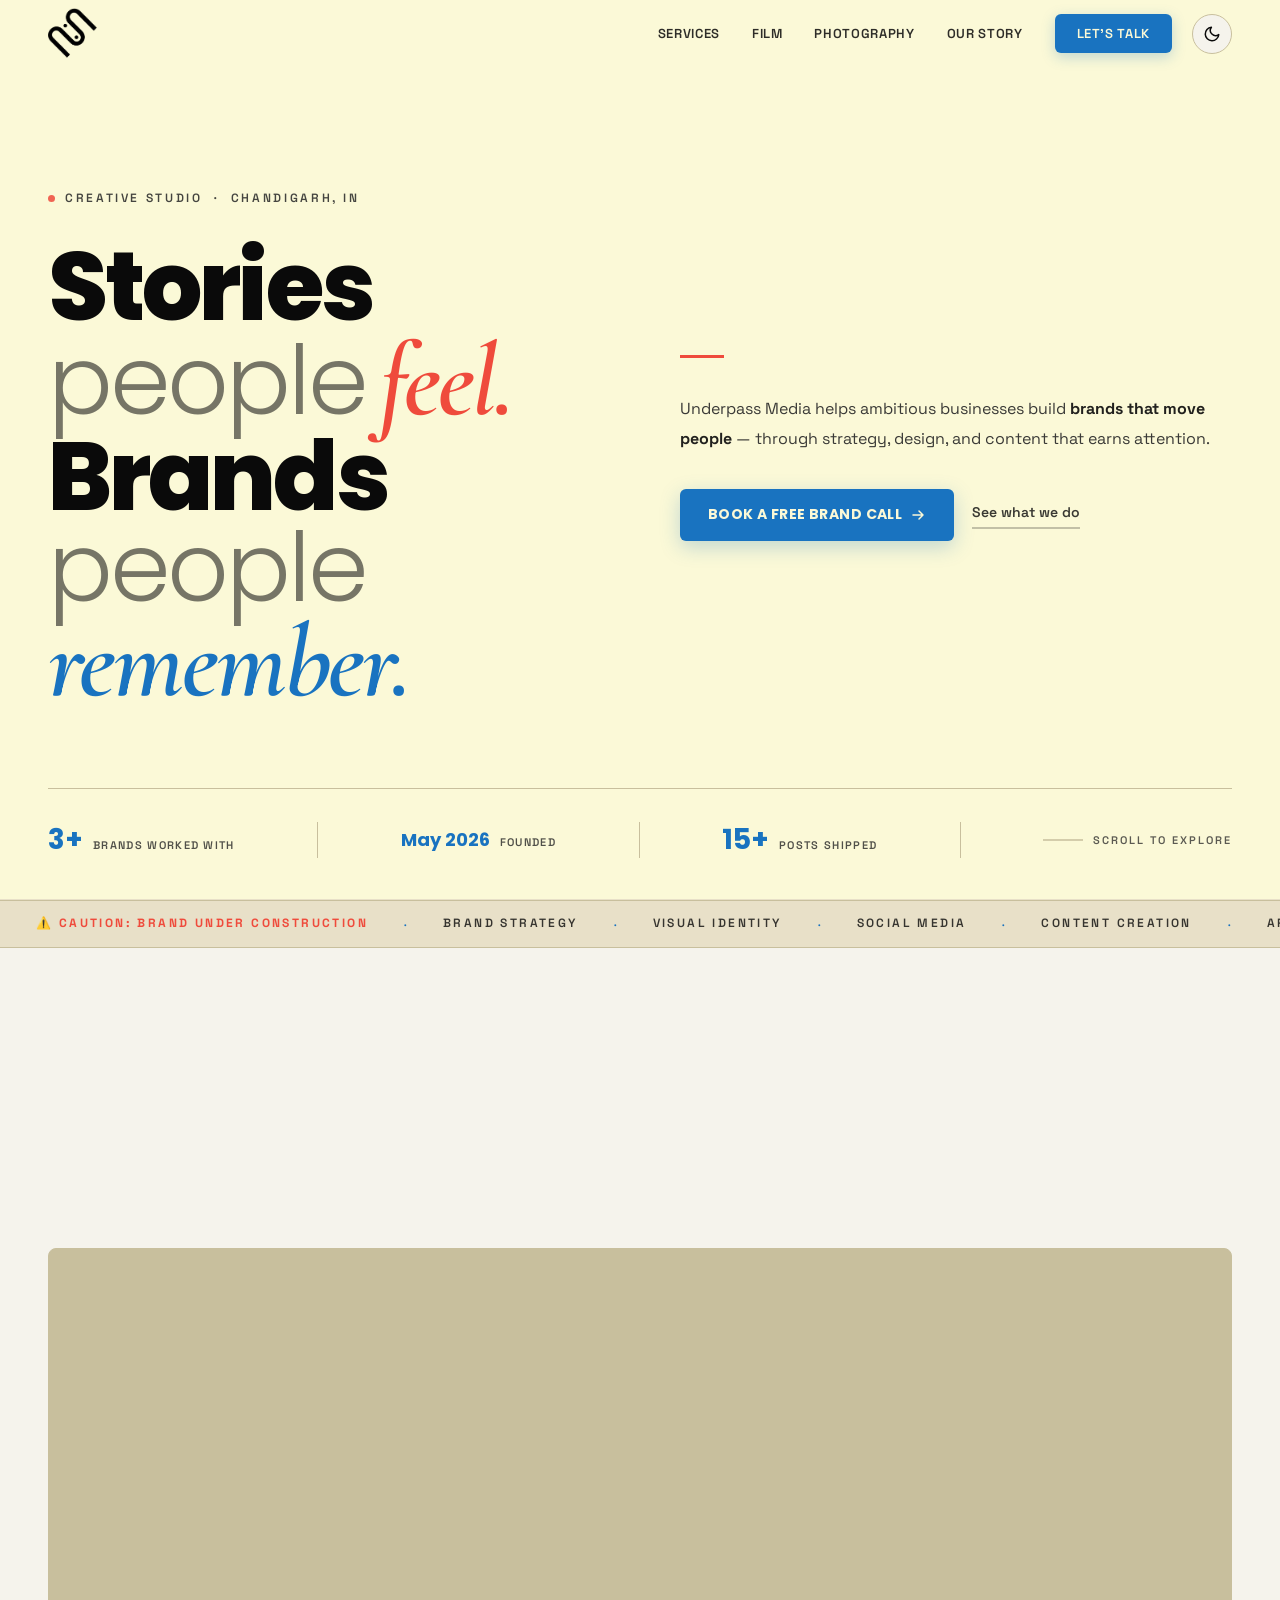
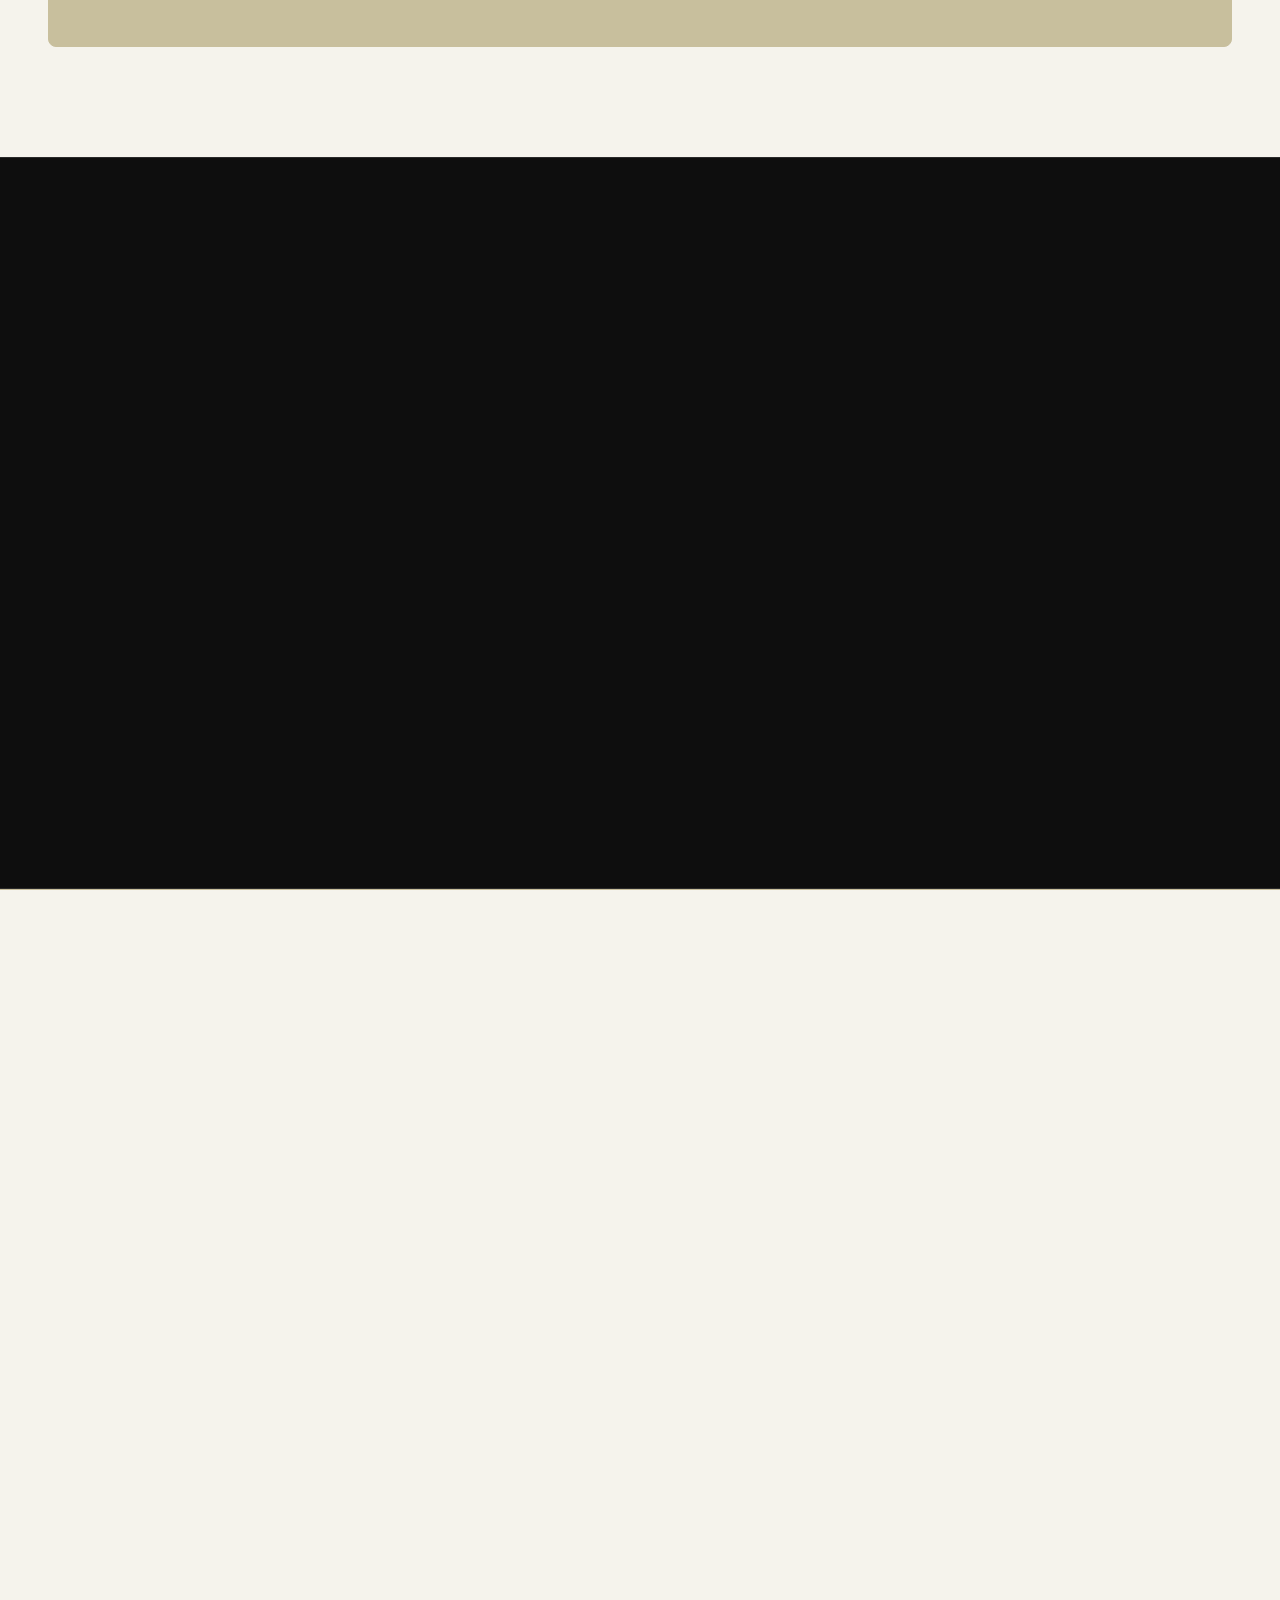
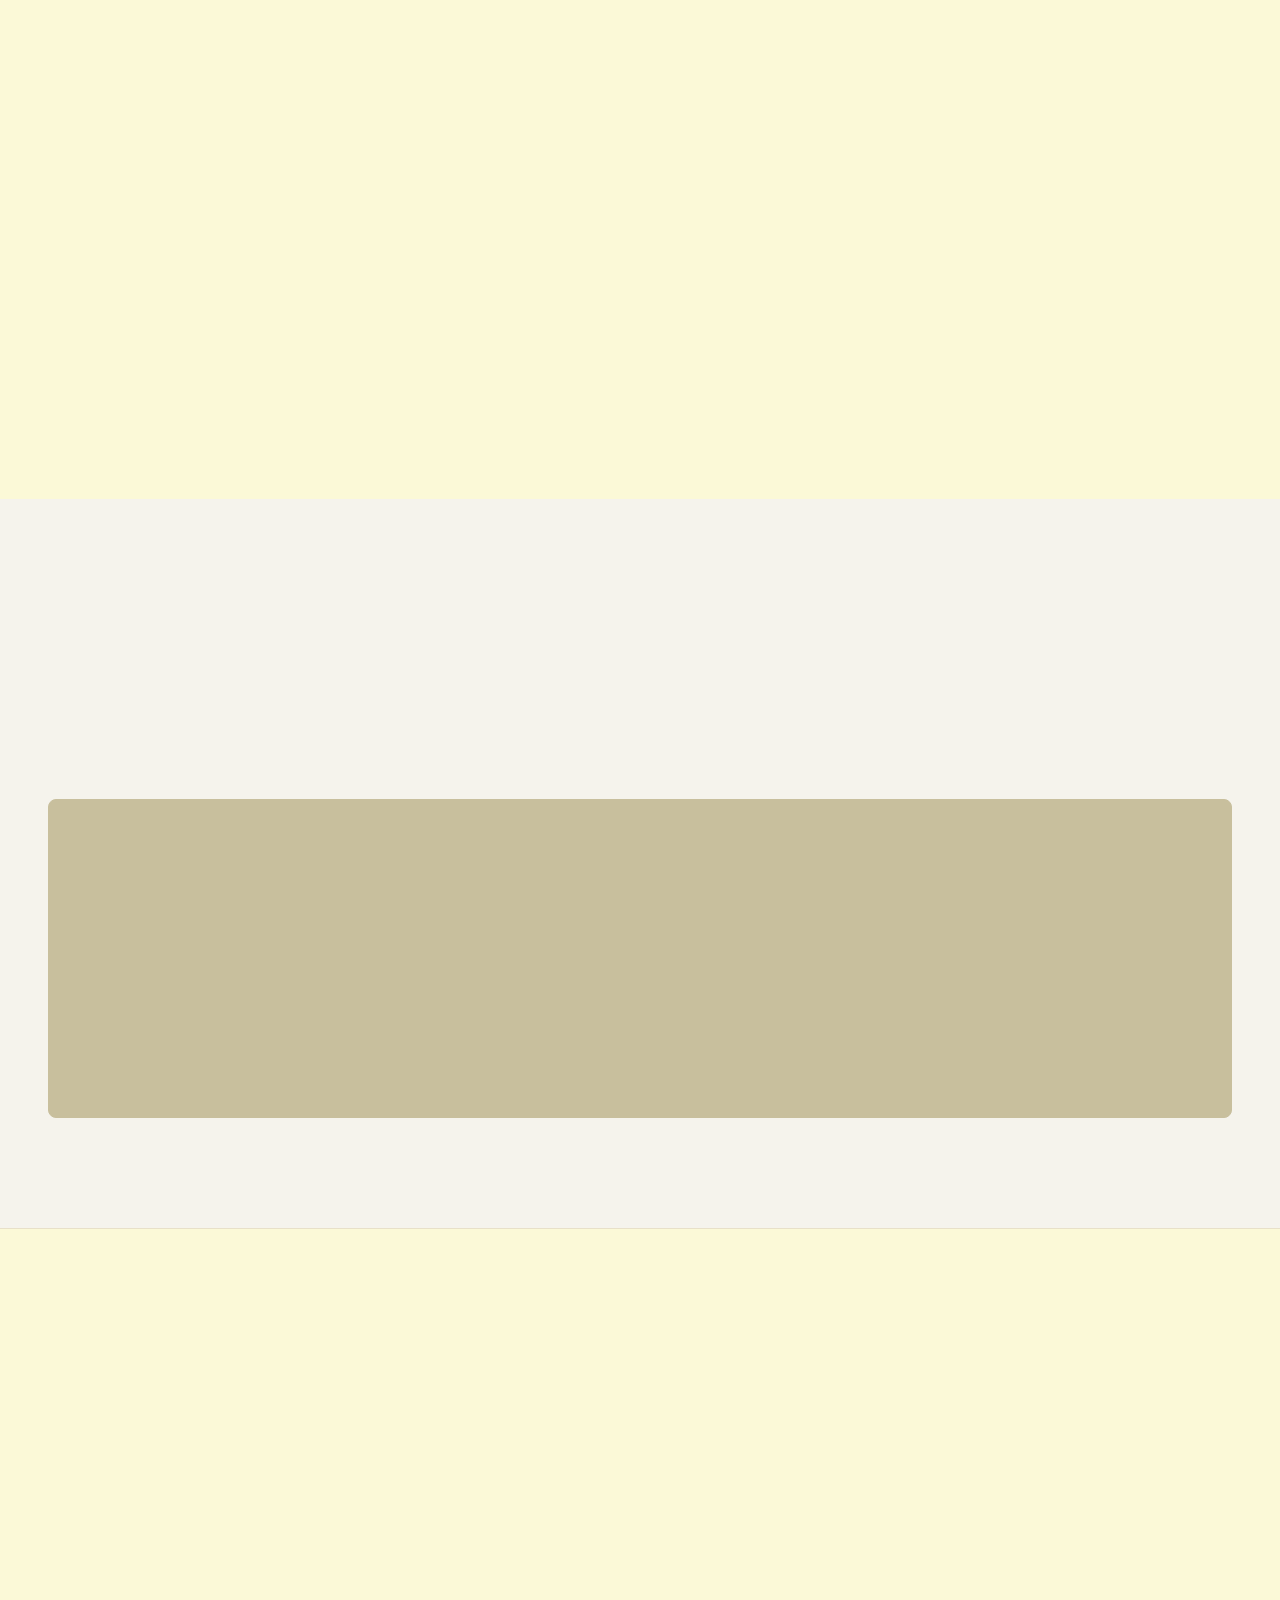
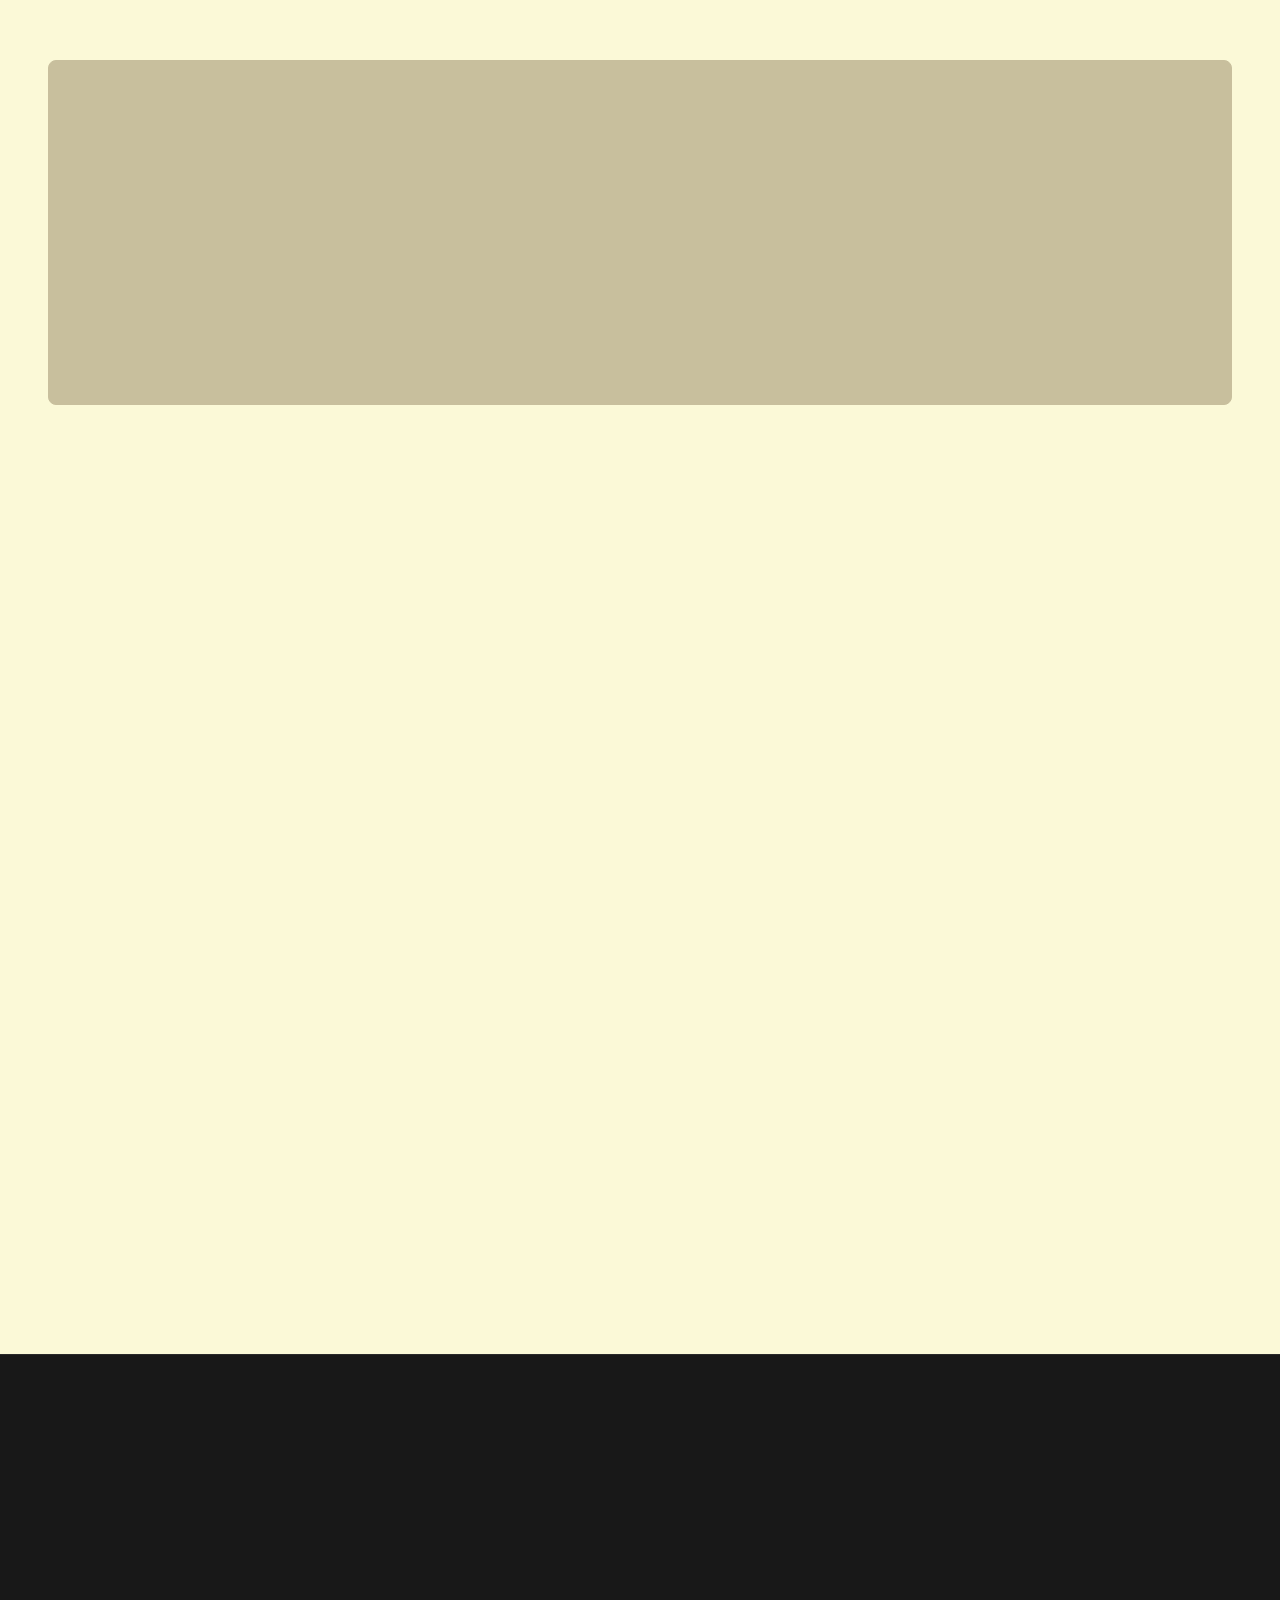
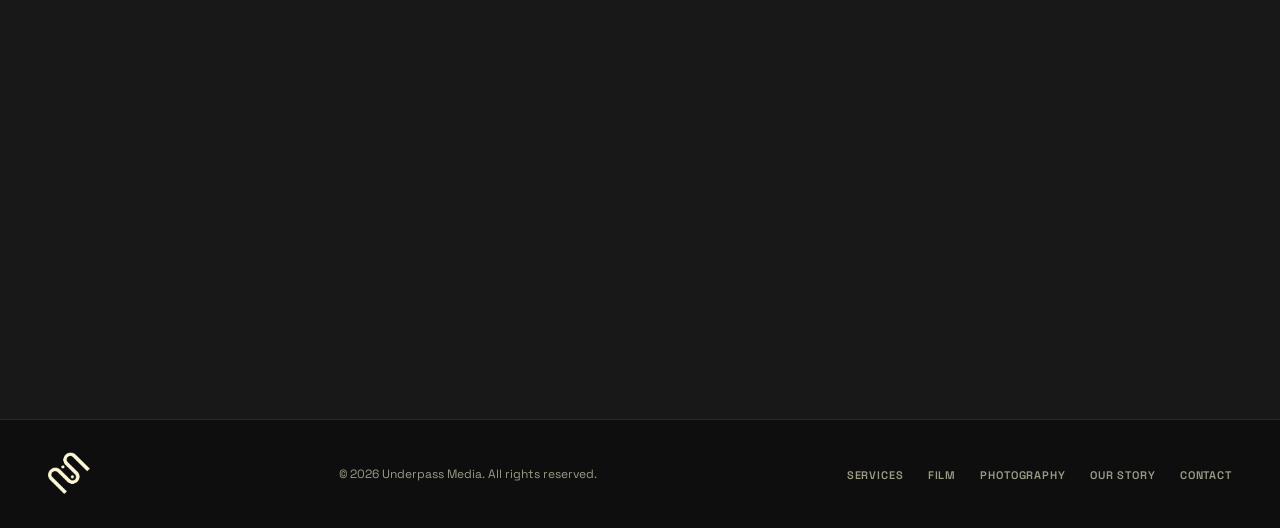
==== commit fc6a7c53: "Enhance contact form success message and EmailJS integration Updated success message styling and con" ====
--- a/underpass-static-home/index.html
+++ b/underpass-static-home/index.html
@@ -13,6 +13,9 @@
 <link rel="preconnect" href="https://fonts.googleapis.com">
 <link rel="preconnect" href="https://fonts.gstatic.com" crossorigin>
 <link href="https://fonts.googleapis.com/css2?family=Poppins:wght@300;400;500;600;700;800;900&family=Space+Grotesk:wght@300;400;500;600;700&family=Cormorant+Garamond:ital,wght@0,400;0,500;0,600;1,400;1,500;1,600&display=swap" rel="stylesheet">
+
+<!-- EMAILJS SDK -->
+<script type="text/javascript" src="https://cdn.jsdelivr.net/npm/@emailjs/browser@3/dist/email.min.js"></script>
 
 <style>
 /* ══════════════════════════════════════════
@@ -903,10 +906,16 @@
 .form-submit svg { transition: transform 0.2s; }
 .form-submit:hover:not(:disabled) svg { transform: translateX(4px); }
 .form-success {
-  display: none; padding: 20px 24px;
-  background: rgba(25,115,192,0.15); border: 1px solid rgba(25,115,192,0.35);
-  border-radius: 6px; font-family: var(--space); color: #2D87D8; font-size: 14px; font-weight: 500;
-}
+  display: none; padding: 24px;
+  background: rgba(25,115,192,0.12); border: 1px solid rgba(25,115,192,0.35);
+  border-radius: 8px; font-family: var(--space); color: #FBF9D7;
+}
+.form-success-title {
+  font-family: var(--poppins); font-size: 18px; font-weight: 700;
+  color: #2D87D8; margin-bottom: 6px;
+}
+.form-success-desc { font-size: 14px; opacity: 0.9; line-height: 1.65; }
+
 .form-error {
   display: none; padding: 14px 18px;
   background: rgba(200,50,50,0.12); border: 1px solid rgba(200,50,50,0.3);
@@ -1593,7 +1602,8 @@
             <svg width="16" height="16" viewBox="0 0 16 16" fill="none"><path d="M3 8h10M9 4l4 4-4 4" stroke="currentColor" stroke-width="1.5" stroke-linecap="round" stroke-linejoin="round"/></svg>
           </button>
           <div class="form-success" id="formSuccess">
-            ✦ &nbsp;Message sent — we'll be in touch within 24 hours.
+            <div class="form-success-title">✦ Message Received!</div>
+            <p class="form-success-desc">Thank you for reaching out to Underpass Media. An automated confirmation has been sent to your email, and our team will get back to you within 24 hours.</p>
           </div>
         </form>
       </div>
@@ -1651,6 +1661,17 @@
 
 <script>
   /* ══════════════════════════════════════════
+     EMAILJS CONFIGURATION & AUTO-RESPONDER
+  ══════════════════════════════════════════ */
+  const EMAILJS_PUBLIC_KEY  = 'HHXp4ouTWsehYlfm8'; 
+  const EMAILJS_SERVICE_ID = 'service_gmail';
+  const EMAILJS_TEMPLATE_ID = 'template_vaqfw4e';
+
+  if (EMAILJS_PUBLIC_KEY) {
+    emailjs.init(EMAILJS_PUBLIC_KEY);
+  }
+
+  /* ══════════════════════════════════════════
      1. SCROLL PROGRESS BAR & HEADER SHRINK
   ══════════════════════════════════════════ */
   const scrollProgressBar = document.getElementById('scrollProgressBar');
@@ -1707,24 +1728,7 @@
   }, { threshold: 0.1 });
   document.querySelectorAll('.reveal').forEach(el => io.observe(el));
 
-  /* Counter animation */
-  const co = new IntersectionObserver((entries) => {
-    entries.forEach(e => {
-      if (!e.isIntersecting) return;
-      const el = e.target, target = +el.dataset.target, suffix = target >= 100 ? '+' : (target >= 10 ? '+' : '');
-      const start = performance.now();
-      const dur = 1600;
-      (function tick(now) {
-        const p = Math.min((now - start) / dur, 1);
-        el.textContent = Math.round(p * p * target) + (p === 1 ? suffix : '+');
-        if (p < 1) requestAnimationFrame(tick);
-      })(start);
-      co.unobserve(el);
-    });
-  }, { threshold: 0.5 });
-  document.querySelectorAll('.stat-n').forEach(el => co.observe(el));
-
-  /* Contact form — Formspree fetch */
+  /* Contact form submission with EmailJS + Formspree Fallback */
   document.getElementById('contactForm').addEventListener('submit', async function(e) {
     e.preventDefault();
     const btn = document.getElementById('formBtn');
@@ -1735,6 +1739,24 @@
     error.style.display = 'none'; success.style.display = 'none';
     btn.disabled = true; btn.innerHTML = 'Sending…';
 
+    const formData = {
+      name: this.name.value,
+      email: this.email.value,
+      service: this.service.value || 'General Inquiry',
+      message: this.message.value
+    };
+
+    // Send automated email via EmailJS
+    try {
+      await emailjs.send(EMAILJS_SERVICE_ID, EMAILJS_TEMPLATE_ID, formData);
+      this.querySelectorAll('.form-row, .field, .form-submit').forEach(el => el.style.display = 'none');
+      success.style.display = 'block';
+      return;
+    } catch (err) {
+      console.warn('EmailJS failed, falling back to Formspree:', err);
+    }
+
+    // Fallback to Formspree handler
     try {
       const res = await fetch('https://formspree.io/f/xkolredj', {
         method: 'POST', body: new FormData(this), headers: { 'Accept': 'application/json' }
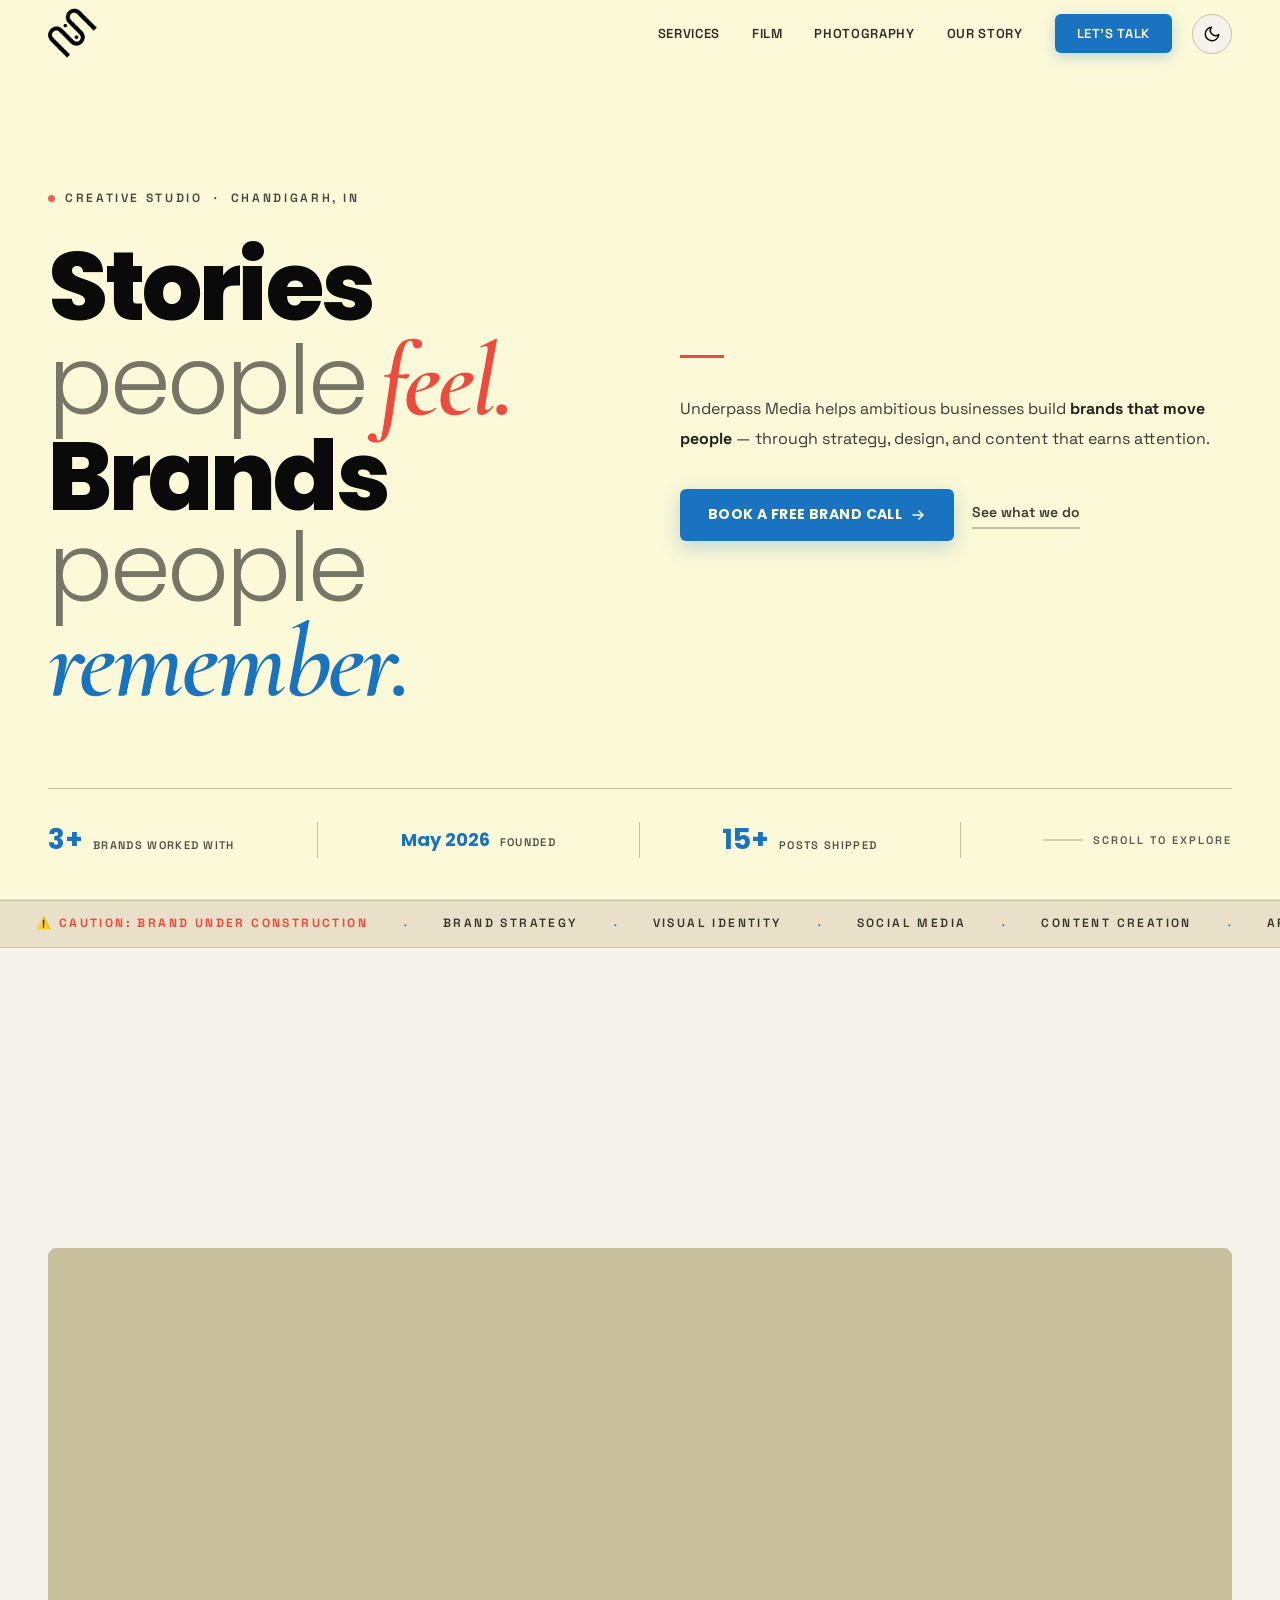
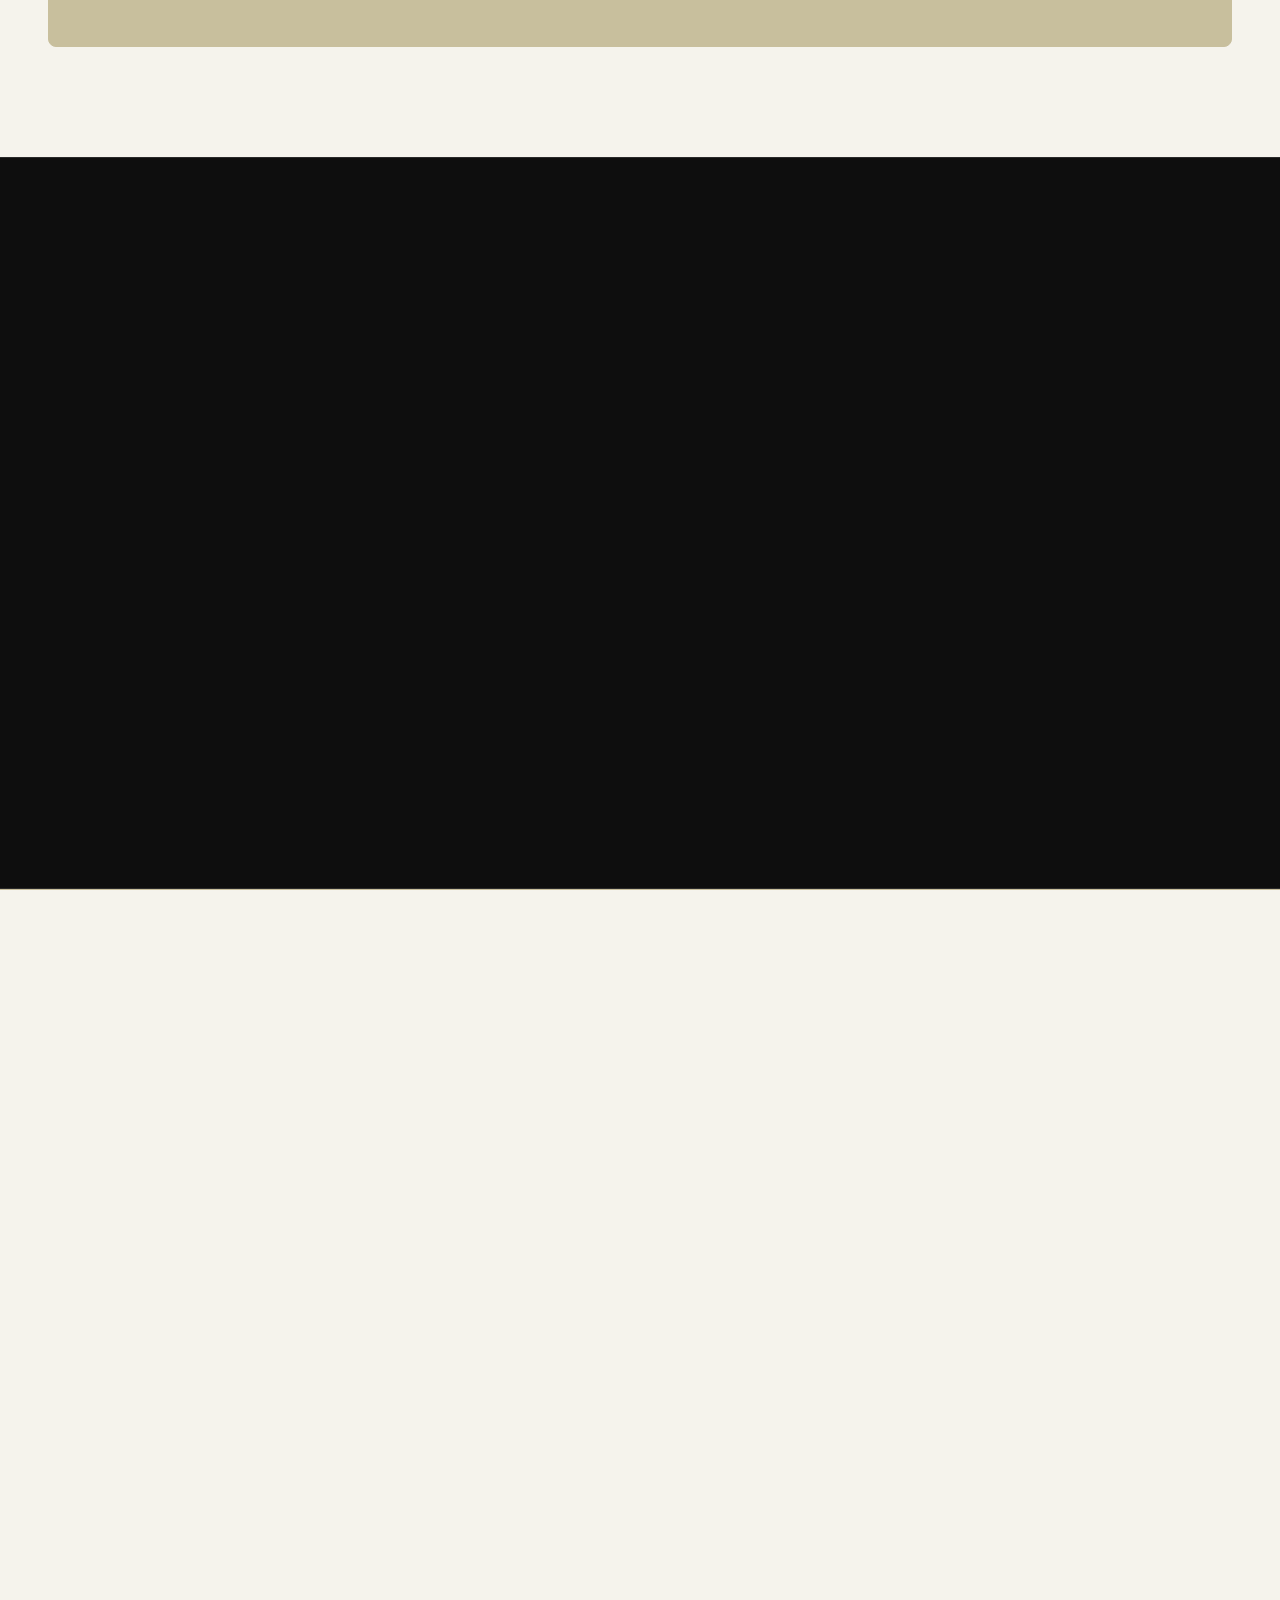
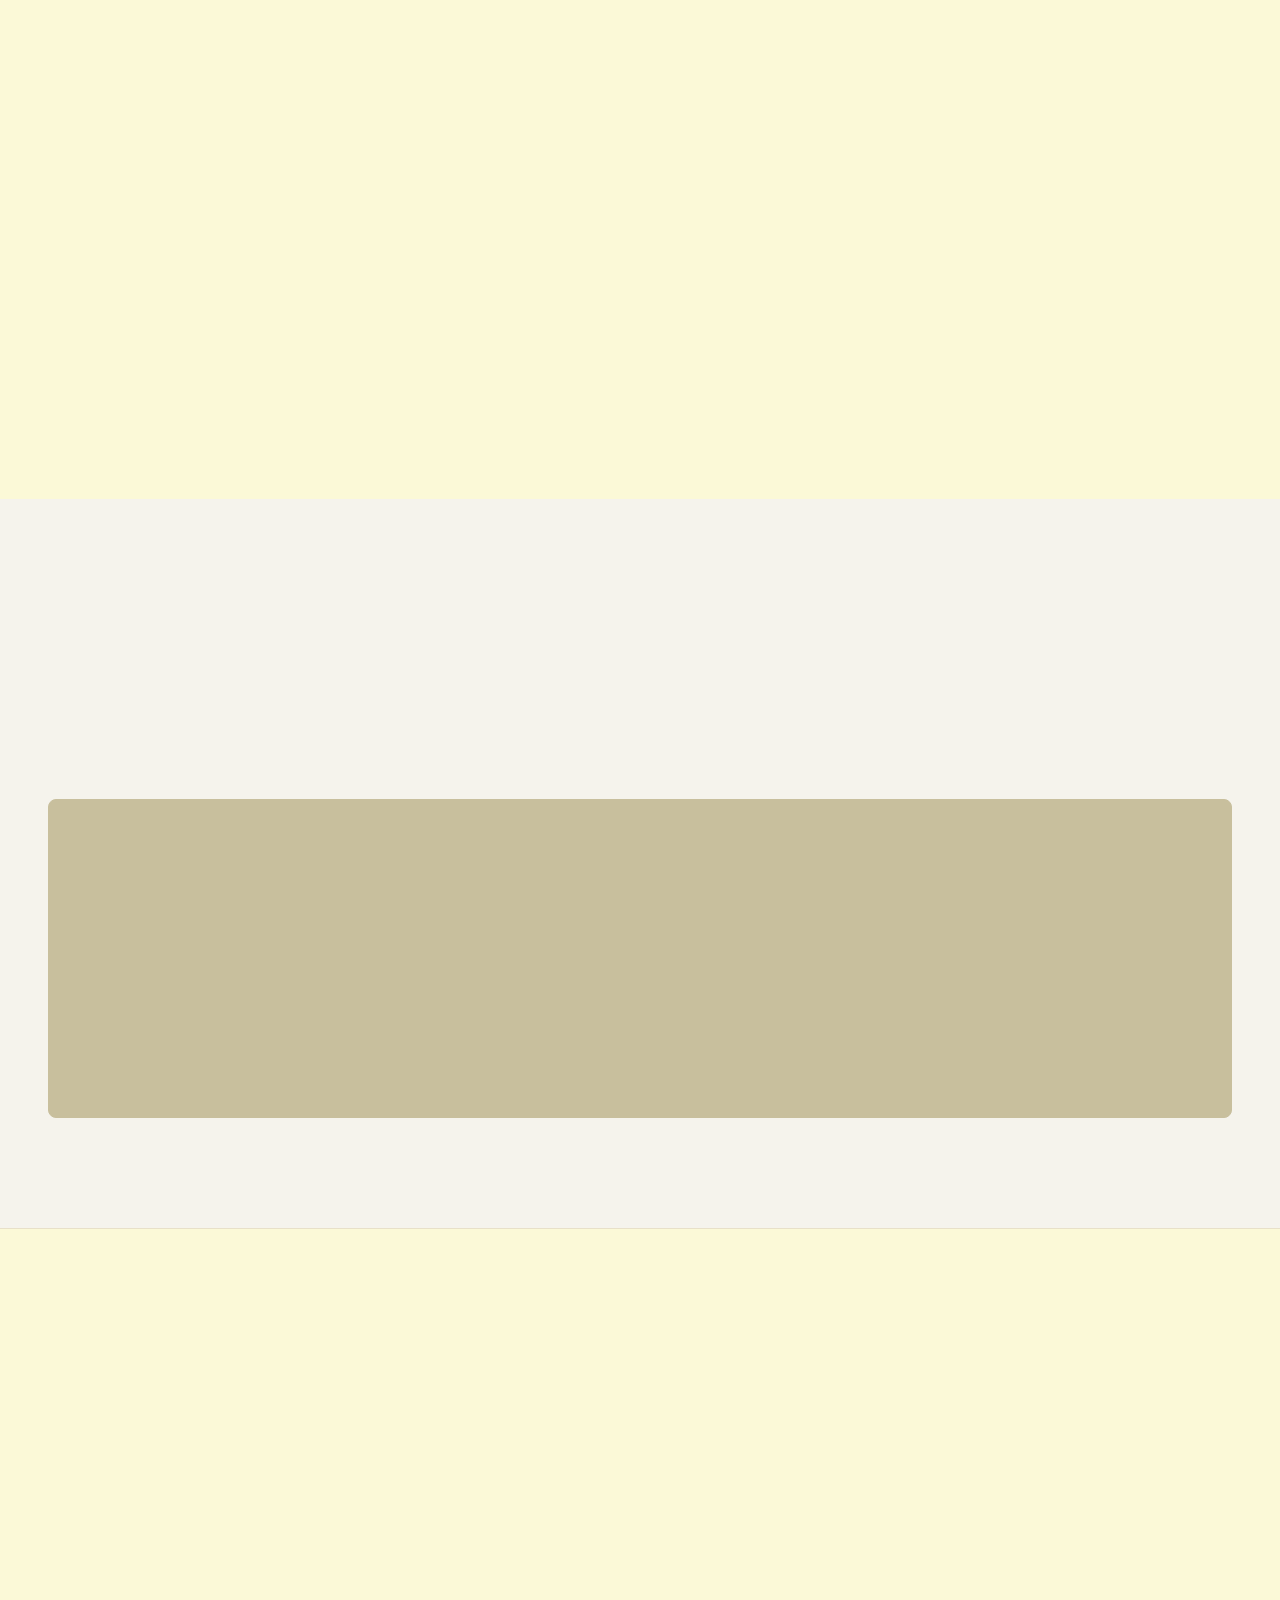
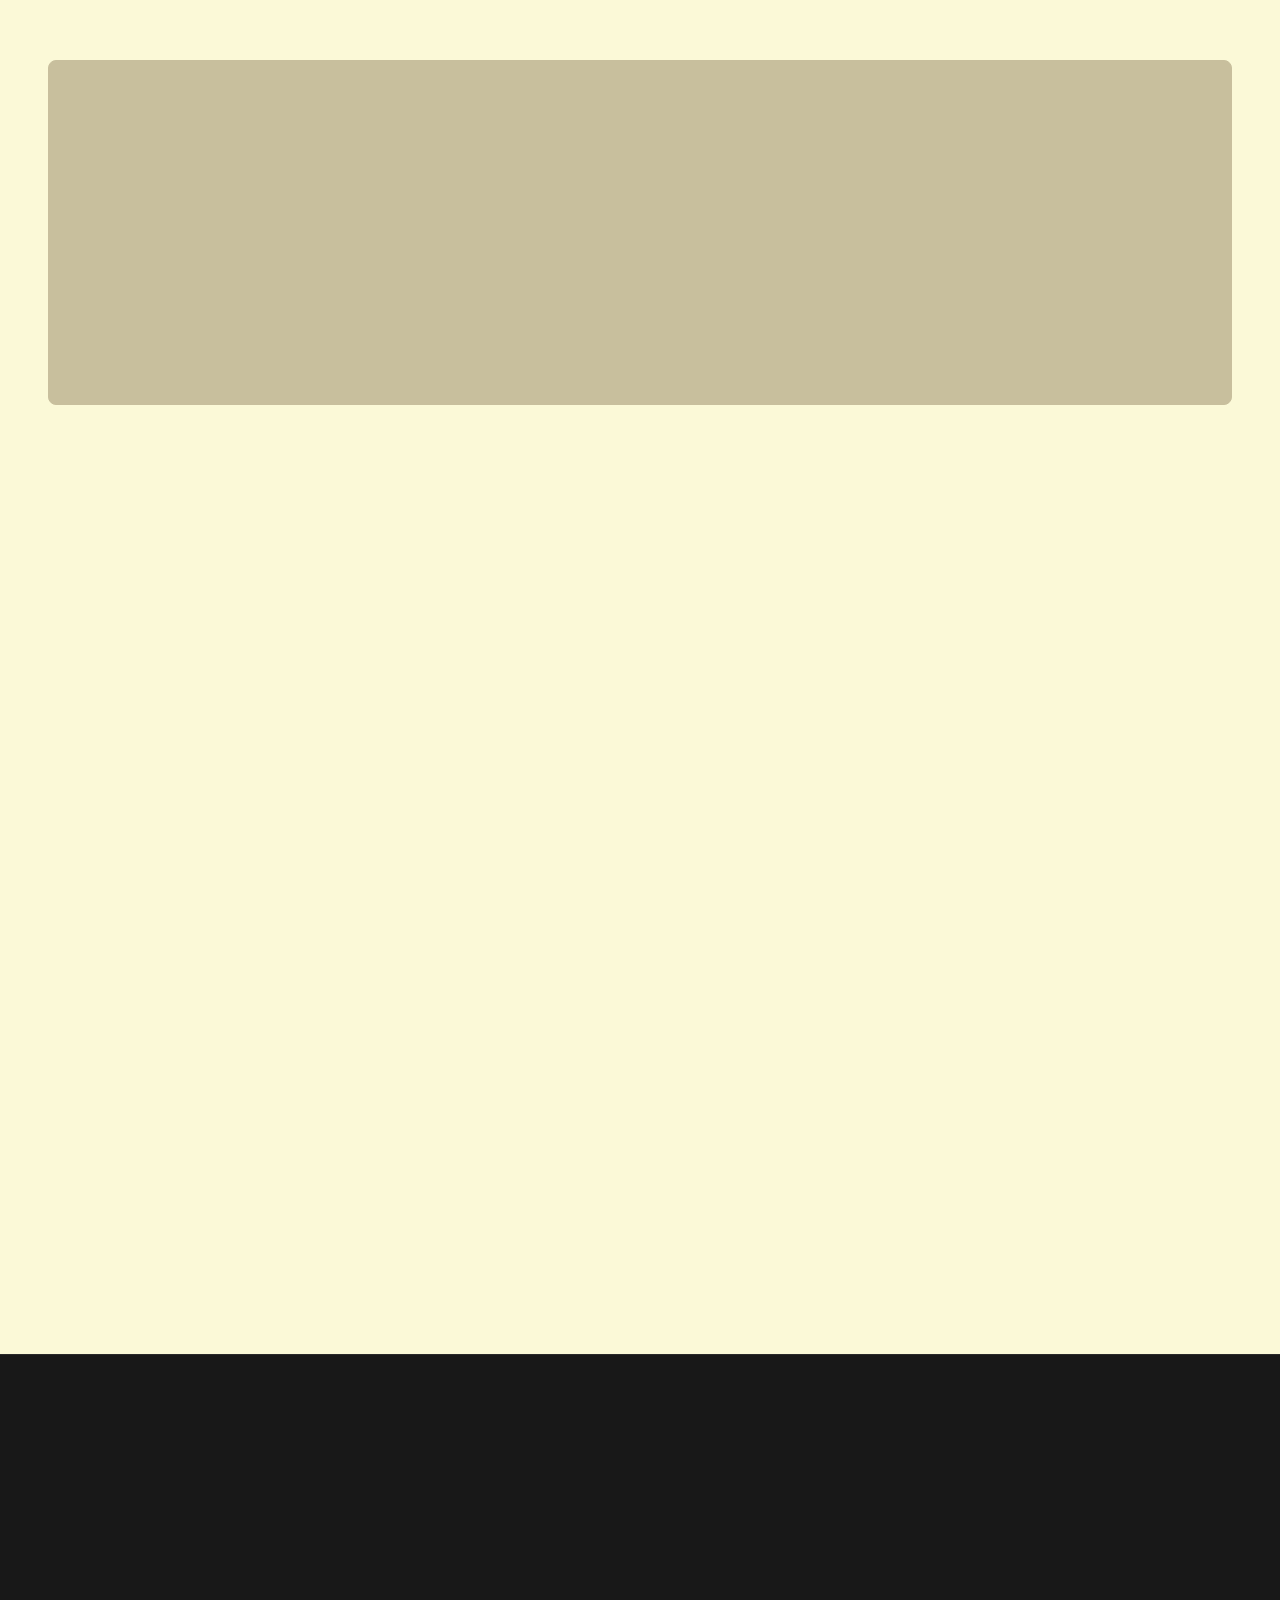
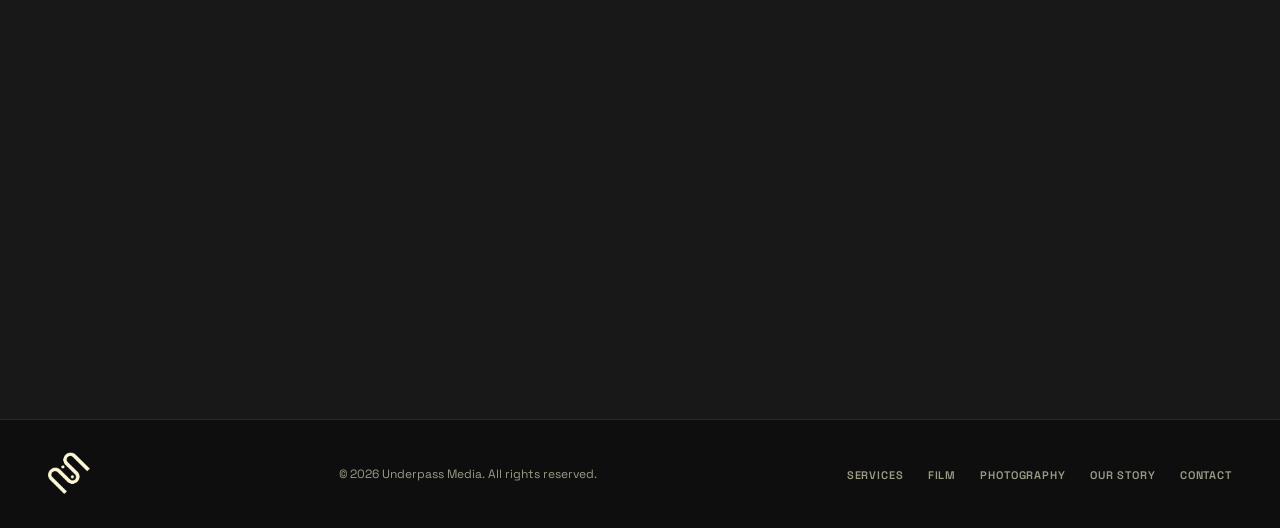
==== commit 9ca1dc1f: "Refactor contact form submission for dual handling Updated contact form submission to send data to b" ====
--- a/underpass-static-home/index.html
+++ b/underpass-static-home/index.html
@@ -1728,7 +1728,10 @@
   }, { threshold: 0.1 });
   document.querySelectorAll('.reveal').forEach(el => io.observe(el));
 
-  /* Contact form submission with EmailJS + Formspree Fallback */
+  /* 
+    Contact form submission — DUAL SUBMISSION:
+    Sends to BOTH EmailJS (for client auto-reply) AND Formspree (for logging/notification)
+  */
   document.getElementById('contactForm').addEventListener('submit', async function(e) {
     e.preventDefault();
     const btn = document.getElementById('formBtn');
@@ -1739,35 +1742,32 @@
     error.style.display = 'none'; success.style.display = 'none';
     btn.disabled = true; btn.innerHTML = 'Sending…';
 
-    const formData = {
+    const formDataObj = new FormData(this);
+    const emailjsData = {
       name: this.name.value,
       email: this.email.value,
       service: this.service.value || 'General Inquiry',
       message: this.message.value
     };
 
-    // Send automated email via EmailJS
     try {
-      await emailjs.send(EMAILJS_SERVICE_ID, EMAILJS_TEMPLATE_ID, formData);
-      this.querySelectorAll('.form-row, .field, .form-submit').forEach(el => el.style.display = 'none');
-      success.style.display = 'block';
-      return;
-    } catch (err) {
-      console.warn('EmailJS failed, falling back to Formspree:', err);
-    }
-
-    // Fallback to Formspree handler
-    try {
-      const res = await fetch('https://formspree.io/f/xkolredj', {
-        method: 'POST', body: new FormData(this), headers: { 'Accept': 'application/json' }
-      });
-      const data = await res.json().catch(() => ({}));
-      if (res.ok) {
+      // Fire both EmailJS and Formspree concurrently
+      const [emailjsRes, formspreeRes] = await Promise.allSettled([
+        emailjs.send(EMAILJS_SERVICE_ID, EMAILJS_TEMPLATE_ID, emailjsData),
+        fetch('https://formspree.io/f/xkolredj', {
+          method: 'POST', body: formDataObj, headers: { 'Accept': 'application/json' }
+        })
+      ]);
+
+      const emailjsSuccess = emailjsRes.status === 'fulfilled';
+      const formspreeSuccess = formspreeRes.status === 'fulfilled' && (formspreeRes.value && formspreeRes.value.ok);
+
+      if (emailjsSuccess || formspreeSuccess) {
         this.querySelectorAll('.form-row, .field, .form-submit').forEach(el => el.style.display = 'none');
         success.style.display = 'block';
       } else {
-        const msg = (data.errors && data.errors.length) ? data.errors.map(err => err.message).join('. ') : (data.error || 'Something went wrong. Please try again or email us directly.');
-        error.textContent = msg; error.style.display = 'block';
+        error.textContent = 'Submission error. Please email us directly at mediaunderpass@gmail.com';
+        error.style.display = 'block';
         btn.disabled = false; btn.innerHTML = origHTML;
       }
     } catch(err) {
